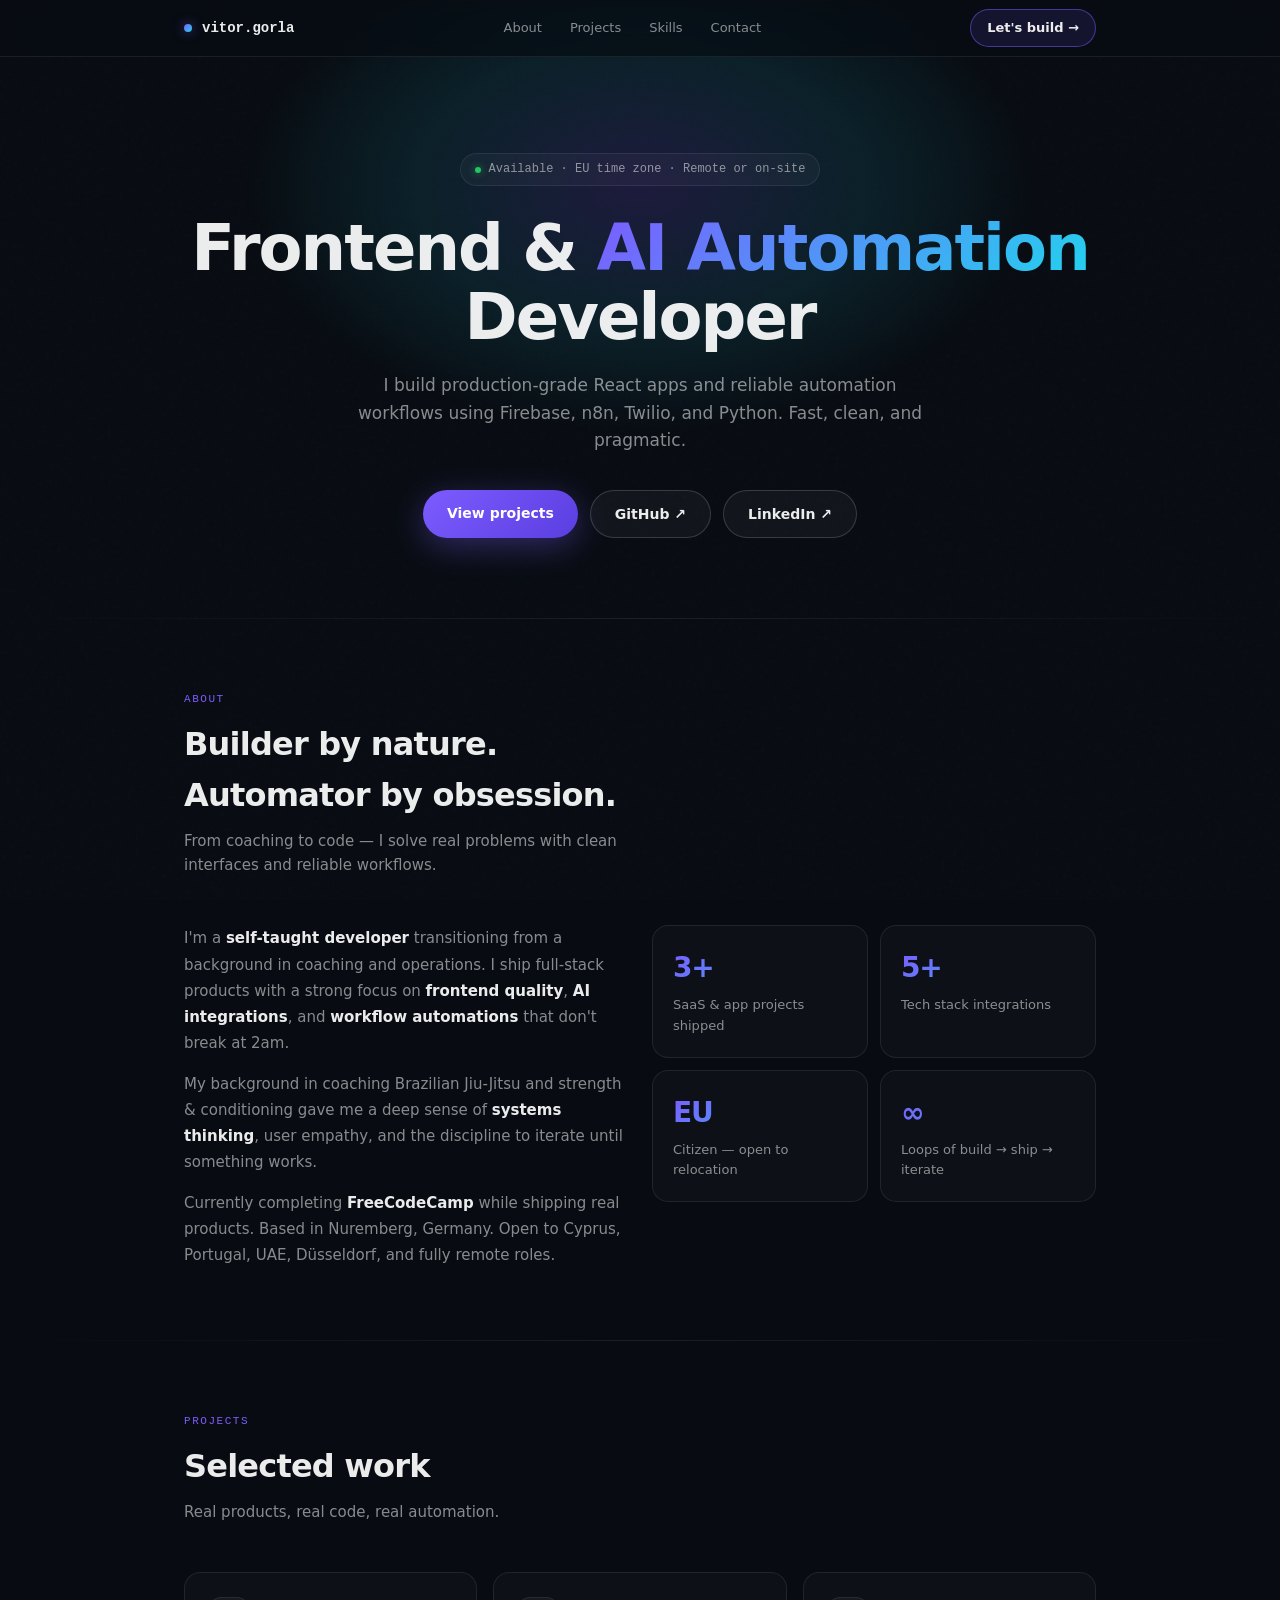
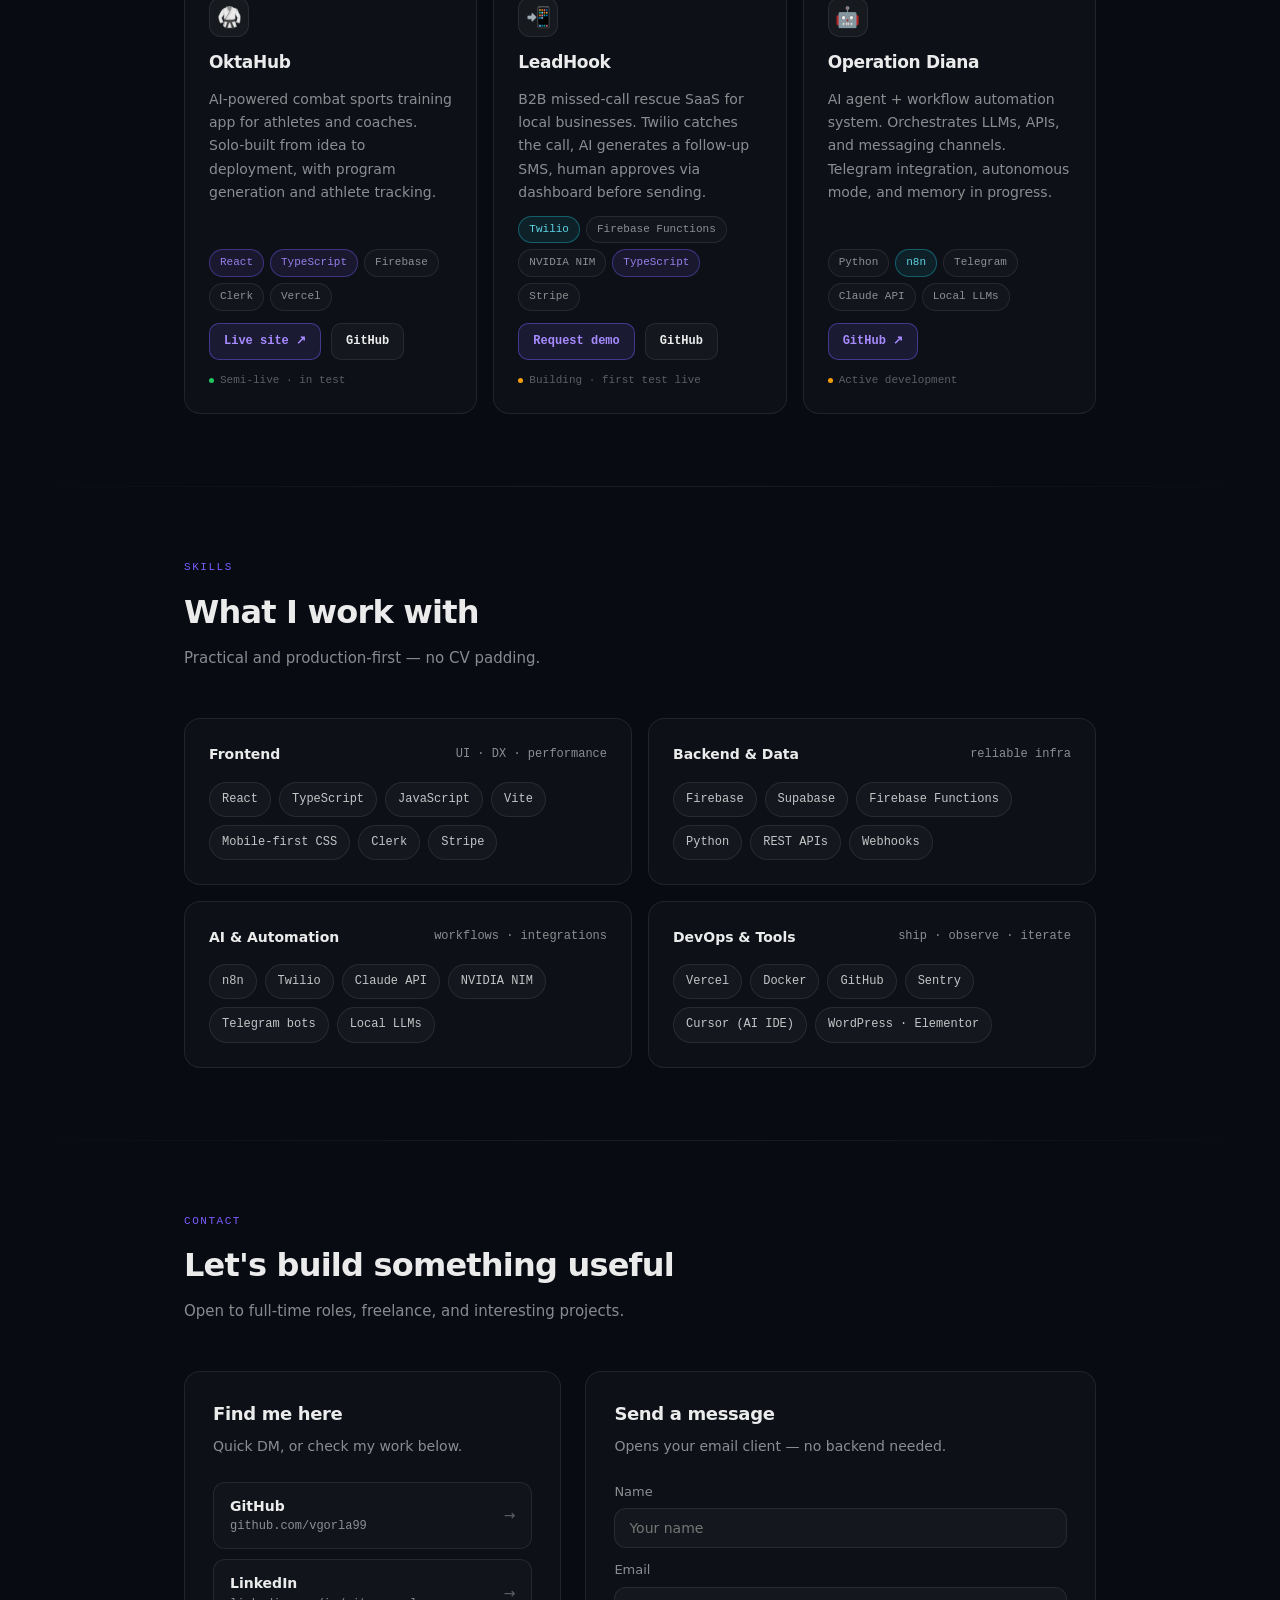
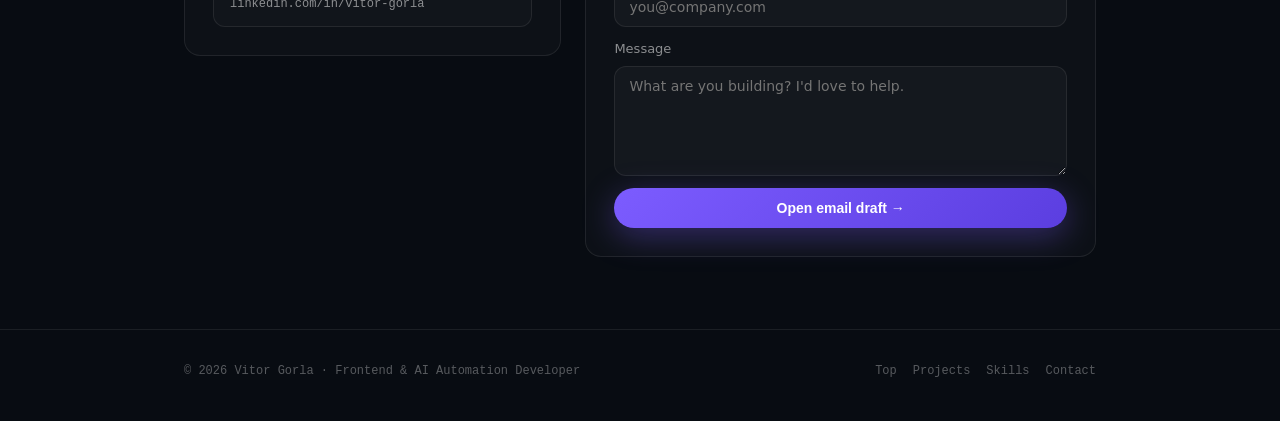
==== index.html @ b4eda406 "Add files via upload" ====
<!doctype html>
<html lang="en">
<head>
  <meta charset="UTF-8" />
  <meta name="viewport" content="width=device-width, initial-scale=1" />
  <meta name="description" content="Vitor Gorla — Frontend & AI Automation Developer. React, TypeScript, Firebase, n8n, Twilio, Python." />
  <title>Vitor Gorla · Frontend & AI Automation Developer</title>
  <style>
    :root {
      --bg: #080c12;
      --bg2: #0d1117;
      --border: rgba(255,255,255,0.08);
      --border-hover: rgba(255,255,255,0.16);
      --text: rgba(255,255,255,0.92);
      --muted: rgba(255,255,255,0.52);
      --muted2: rgba(255,255,255,0.32);
      --accent: #7c5cff;
      --cyan: #22d3ee;
      --radius: 16px;
      --max: 960px;
      --mono: ui-monospace, SFMono-Regular, Menlo, Monaco, Consolas, monospace;
      --sans: ui-sans-serif, system-ui, -apple-system, Segoe UI, Roboto, sans-serif;
      color-scheme: dark;
    }

    *, *::before, *::after { box-sizing: border-box; margin: 0; padding: 0; }
    html { scroll-behavior: smooth; }

    body {
      font-family: var(--sans);
      background: var(--bg);
      color: var(--text);
      line-height: 1.6;
      overflow-x: hidden;
    }

    /* noise overlay */
    body::before {
      content: "";
      position: fixed;
      inset: 0;
      background-image: url("data:image/svg+xml,%3Csvg viewBox='0 0 256 256' xmlns='http://www.w3.org/2000/svg'%3E%3Cfilter id='noise'%3E%3CfeTurbulence type='fractalNoise' baseFrequency='0.9' numOctaves='4' stitchTiles='stitch'/%3E%3C/filter%3E%3Crect width='100%25' height='100%25' filter='url(%23noise)' opacity='0.04'/%3E%3C/svg%3E");
      pointer-events: none;
      z-index: 0;
      opacity: 0.5;
    }

    a { color: inherit; text-decoration: none; }
    .container { width: 100%; max-width: var(--max); margin: 0 auto; padding: 0 24px; position: relative; z-index: 1; }

    /* ── NAV ── */
    nav {
      position: sticky;
      top: 0;
      z-index: 100;
      border-bottom: 1px solid var(--border);
      backdrop-filter: blur(16px) saturate(180%);
      -webkit-backdrop-filter: blur(16px) saturate(180%);
      background: rgba(8,12,18,0.75);
    }
    .nav-inner {
      display: flex;
      align-items: center;
      justify-content: space-between;
      height: 56px;
      gap: 16px;
    }
    .logo {
      font-family: var(--mono);
      font-size: 14px;
      font-weight: 600;
      display: flex;
      align-items: center;
      gap: 10px;
    }
    .logo-dot {
      width: 8px; height: 8px;
      border-radius: 50%;
      background: linear-gradient(135deg, var(--accent), var(--cyan));
      box-shadow: 0 0 12px rgba(124,92,255,0.6);
      animation: pulse 2.4s ease-in-out infinite;
    }
    @keyframes pulse {
      0%, 100% { box-shadow: 0 0 12px rgba(124,92,255,0.6); }
      50% { box-shadow: 0 0 20px rgba(124,92,255,0.9), 0 0 40px rgba(34,211,238,0.3); }
    }
    .nav-links {
      display: flex;
      align-items: center;
      gap: 4px;
    }
    .nav-links a {
      font-size: 13px;
      color: var(--muted);
      padding: 6px 12px;
      border-radius: 8px;
      transition: color 200ms, background 200ms;
    }
    .nav-links a:hover { color: var(--text); background: rgba(255,255,255,0.05); }
    .nav-btn {
      font-size: 13px;
      font-weight: 600;
      padding: 8px 16px;
      border-radius: 999px;
      border: 1px solid rgba(124,92,255,0.5);
      background: rgba(124,92,255,0.12);
      color: var(--text);
      cursor: pointer;
      transition: border-color 200ms, background 200ms, transform 150ms;
    }
    .nav-btn:hover {
      border-color: rgba(124,92,255,0.9);
      background: rgba(124,92,255,0.22);
      transform: translateY(-1px);
    }

    /* ── HERO ── */
    .hero {
      padding: 96px 0 80px;
      text-align: center;
      position: relative;
      z-index: 1;
    }
    .hero-glow {
      position: absolute;
      top: -120px; left: 50%;
      transform: translateX(-50%);
      width: 800px; height: 500px;
      background: radial-gradient(ellipse at center, rgba(124,92,255,0.18) 0%, rgba(34,211,238,0.1) 40%, transparent 70%);
      pointer-events: none;
      z-index: 0;
    }
    .hero-badge {
      display: inline-flex;
      align-items: center;
      gap: 8px;
      font-family: var(--mono);
      font-size: 12px;
      color: var(--muted);
      border: 1px solid var(--border);
      border-radius: 999px;
      padding: 6px 14px;
      background: rgba(255,255,255,0.03);
      margin-bottom: 28px;
      opacity: 0;
      animation: fadeUp 600ms 100ms ease forwards;
    }
    .badge-dot {
      width: 6px; height: 6px;
      border-radius: 50%;
      background: #22c55e;
      box-shadow: 0 0 8px rgba(34,197,94,0.7);
    }
    .hero h1 {
      font-size: clamp(32px, 6vw, 64px);
      font-weight: 700;
      letter-spacing: -0.03em;
      line-height: 1.08;
      margin-bottom: 20px;
      opacity: 0;
      animation: fadeUp 600ms 200ms ease forwards;
    }
    .grad {
      background: linear-gradient(135deg, var(--accent) 0%, var(--cyan) 100%);
      -webkit-background-clip: text;
      background-clip: text;
      color: transparent;
    }
    .hero p {
      font-size: 17px;
      color: var(--muted);
      max-width: 54ch;
      margin: 0 auto 36px;
      opacity: 0;
      animation: fadeUp 600ms 300ms ease forwards;
    }
    .hero-cta {
      display: flex;
      justify-content: center;
      flex-wrap: wrap;
      gap: 12px;
      opacity: 0;
      animation: fadeUp 600ms 400ms ease forwards;
    }
    .btn-primary {
      padding: 12px 24px;
      border-radius: 999px;
      font-weight: 600;
      font-size: 14px;
      background: linear-gradient(135deg, var(--accent), #5b3ee0);
      color: #fff;
      border: none;
      cursor: pointer;
      transition: opacity 200ms, transform 150ms, box-shadow 200ms;
      box-shadow: 0 8px 32px rgba(124,92,255,0.35);
    }
    .btn-primary:hover {
      opacity: 0.9;
      transform: translateY(-2px);
      box-shadow: 0 12px 40px rgba(124,92,255,0.5);
    }
    .btn-ghost {
      padding: 12px 24px;
      border-radius: 999px;
      font-weight: 600;
      font-size: 14px;
      border: 1px solid var(--border-hover);
      background: rgba(255,255,255,0.04);
      color: var(--text);
      cursor: pointer;
      transition: background 200ms, transform 150ms, border-color 200ms;
    }
    .btn-ghost:hover {
      background: rgba(255,255,255,0.08);
      border-color: rgba(255,255,255,0.24);
      transform: translateY(-2px);
    }

    /* ── SECTION SHARED ── */
    section { padding: 72px 0; }
    .section-label {
      font-family: var(--mono);
      font-size: 11px;
      letter-spacing: 0.14em;
      text-transform: uppercase;
      color: var(--accent);
      margin-bottom: 10px;
    }
    .section-title {
      font-size: clamp(22px, 4vw, 32px);
      font-weight: 700;
      letter-spacing: -0.025em;
      margin-bottom: 8px;
    }
    .section-sub {
      color: var(--muted);
      font-size: 15px;
      max-width: 52ch;
      margin-bottom: 48px;
    }

    /* ── DIVIDER ── */
    .divider {
      height: 1px;
      background: linear-gradient(90deg, transparent, var(--border), transparent);
      margin: 0;
    }

    /* ── ABOUT ── */
    .about-grid {
      display: grid;
      grid-template-columns: 1fr 1fr;
      gap: 24px;
      align-items: start;
    }
    .about-text { font-size: 15px; color: var(--muted); line-height: 1.75; }
    .about-text p + p { margin-top: 14px; }
    .about-text strong { color: var(--text); }
    .about-stats {
      display: grid;
      grid-template-columns: 1fr 1fr;
      gap: 12px;
    }
    .stat-card {
      border: 1px solid var(--border);
      border-radius: var(--radius);
      padding: 20px;
      background: rgba(255,255,255,0.025);
      transition: border-color 250ms, background 250ms, transform 250ms;
    }
    .stat-card:hover {
      border-color: var(--border-hover);
      background: rgba(255,255,255,0.045);
      transform: translateY(-2px);
    }
    .stat-num {
      font-size: 28px;
      font-weight: 700;
      letter-spacing: -0.04em;
      background: linear-gradient(135deg, var(--accent), var(--cyan));
      -webkit-background-clip: text;
      background-clip: text;
      color: transparent;
    }
    .stat-label { font-size: 13px; color: var(--muted); margin-top: 4px; }

    /* ── PROJECTS ── */
    .projects-grid {
      display: grid;
      grid-template-columns: repeat(3, 1fr);
      gap: 16px;
    }
    .project-card {
      border: 1px solid var(--border);
      border-radius: var(--radius);
      padding: 24px;
      background: rgba(255,255,255,0.025);
      display: flex;
      flex-direction: column;
      gap: 12px;
      transition: border-color 250ms, background 250ms, transform 250ms, box-shadow 250ms;
      position: relative;
      overflow: hidden;
    }
    .project-card::before {
      content: "";
      position: absolute;
      top: 0; left: 0; right: 0;
      height: 1px;
      background: linear-gradient(90deg, transparent, rgba(124,92,255,0.6), transparent);
      opacity: 0;
      transition: opacity 300ms;
    }
    .project-card:hover {
      border-color: rgba(124,92,255,0.35);
      background: rgba(255,255,255,0.04);
      transform: translateY(-4px);
      box-shadow: 0 20px 60px rgba(0,0,0,0.4), 0 0 40px rgba(124,92,255,0.08);
    }
    .project-card:hover::before { opacity: 1; }
    .project-icon {
      width: 40px; height: 40px;
      border-radius: 12px;
      display: flex; align-items: center; justify-content: center;
      font-size: 20px;
      border: 1px solid var(--border);
      background: rgba(255,255,255,0.04);
    }
    .project-name { font-size: 17px; font-weight: 700; letter-spacing: -0.02em; }
    .project-desc { font-size: 14px; color: var(--muted); line-height: 1.65; flex: 1; }
    .project-tags {
      display: flex; flex-wrap: wrap; gap: 6px;
    }
    .tag {
      font-family: var(--mono);
      font-size: 11px;
      padding: 4px 10px;
      border-radius: 999px;
      border: 1px solid var(--border);
      color: var(--muted);
      background: rgba(255,255,255,0.025);
    }
    .tag.purple { border-color: rgba(124,92,255,0.4); color: rgba(167,139,255,0.9); background: rgba(124,92,255,0.1); }
    .tag.blue { border-color: rgba(34,211,238,0.35); color: rgba(103,232,249,0.9); background: rgba(34,211,238,0.08); }
    .project-links { display: flex; gap: 10px; margin-top: auto; }
    .link-btn {
      font-size: 12px;
      font-weight: 600;
      font-family: var(--mono);
      padding: 8px 14px;
      border-radius: 10px;
      border: 1px solid var(--border);
      background: rgba(255,255,255,0.03);
      color: var(--text);
      cursor: pointer;
      transition: background 180ms, border-color 180ms, transform 150ms;
    }
    .link-btn:hover { background: rgba(255,255,255,0.07); border-color: var(--border-hover); transform: translateY(-1px); }
    .link-btn.primary-link {
      border-color: rgba(124,92,255,0.45);
      background: rgba(124,92,255,0.12);
      color: rgba(167,139,255,1);
    }
    .link-btn.primary-link:hover { background: rgba(124,92,255,0.22); border-color: rgba(124,92,255,0.7); }
    .status-badge {
      display: inline-flex; align-items: center; gap: 6px;
      font-family: var(--mono); font-size: 11px; color: var(--muted2);
    }
    .status-dot { width: 5px; height: 5px; border-radius: 50%; background: #22c55e; }

    /* ── SKILLS ── */
    .skills-layout {
      display: grid;
      grid-template-columns: repeat(2, 1fr);
      gap: 16px;
    }
    .skill-group {
      border: 1px solid var(--border);
      border-radius: var(--radius);
      padding: 24px;
      background: rgba(255,255,255,0.025);
      transition: border-color 250ms, background 250ms;
    }
    .skill-group:hover { border-color: var(--border-hover); background: rgba(255,255,255,0.04); }
    .skill-group-header {
      display: flex; align-items: center; justify-content: space-between;
      margin-bottom: 16px;
    }
    .skill-group-name { font-size: 14px; font-weight: 700; }
    .skill-group-count { font-family: var(--mono); font-size: 12px; color: var(--muted); }
    .chips { display: flex; flex-wrap: wrap; gap: 8px; }
    .chip {
      font-family: var(--mono);
      font-size: 12px;
      padding: 7px 12px;
      border-radius: 999px;
      border: 1px solid var(--border);
      background: rgba(255,255,255,0.03);
      color: rgba(255,255,255,0.75);
      transition: border-color 180ms, color 180ms, background 180ms, transform 150ms;
      cursor: default;
    }
    .chip:hover {
      border-color: rgba(124,92,255,0.5);
      color: var(--text);
      background: rgba(124,92,255,0.1);
      transform: translateY(-1px);
    }

    /* ── CONTACT ── */
    .contact-layout {
      display: grid;
      grid-template-columns: 0.85fr 1.15fr;
      gap: 24px;
      align-items: start;
    }
    .contact-card {
      border: 1px solid var(--border);
      border-radius: var(--radius);
      padding: 28px;
      background: rgba(255,255,255,0.025);
    }
    .contact-card h3 { font-size: 18px; font-weight: 700; letter-spacing: -0.02em; margin-bottom: 6px; }
    .contact-card > p { font-size: 14px; color: var(--muted); margin-bottom: 24px; }
    .contact-list { display: flex; flex-direction: column; gap: 10px; }
    .contact-link {
      display: flex; align-items: center; justify-content: space-between;
      padding: 12px 16px;
      border-radius: 12px;
      border: 1px solid var(--border);
      background: rgba(255,255,255,0.02);
      transition: background 200ms, border-color 200ms, transform 150ms;
    }
    .contact-link:hover { background: rgba(255,255,255,0.05); border-color: var(--border-hover); transform: translateX(3px); }
    .contact-link-name { font-weight: 600; font-size: 14px; }
    .contact-link-sub { font-family: var(--mono); font-size: 12px; color: var(--muted); }
    .contact-link-arrow { color: var(--muted2); font-size: 14px; transition: transform 200ms; }
    .contact-link:hover .contact-link-arrow { transform: translateX(3px); }
    form { display: grid; gap: 12px; }
    form label { font-size: 13px; color: var(--muted); display: grid; gap: 6px; }
    form input, form textarea {
      font-family: var(--sans);
      font-size: 14px;
      color: var(--text);
      border: 1px solid var(--border);
      background: rgba(255,255,255,0.03);
      border-radius: 12px;
      padding: 11px 14px;
      outline: none;
      transition: border-color 200ms, box-shadow 200ms;
      width: 100%;
    }
    form input:focus, form textarea:focus {
      border-color: rgba(124,92,255,0.6);
      box-shadow: 0 0 0 3px rgba(124,92,255,0.12);
    }
    form textarea { min-height: 110px; resize: vertical; }

    /* ── FOOTER ── */
    footer {
      padding: 32px 0 40px;
      border-top: 1px solid var(--border);
      position: relative; z-index: 1;
    }
    .footer-inner {
      display: flex; align-items: center; justify-content: space-between;
      flex-wrap: wrap; gap: 12px;
    }
    .footer-left { font-family: var(--mono); font-size: 12px; color: var(--muted2); }
    .footer-right { display: flex; gap: 16px; }
    .footer-right a { font-family: var(--mono); font-size: 12px; color: var(--muted2); transition: color 180ms; }
    .footer-right a:hover { color: var(--muted); text-decoration: none; }

    /* ── ANIMATIONS ── */
    @keyframes fadeUp {
      from { opacity: 0; transform: translateY(20px); }
      to { opacity: 1; transform: translateY(0); }
    }

    .reveal {
      opacity: 0;
      transform: translateY(24px);
      transition: opacity 600ms ease, transform 600ms ease;
    }
    .reveal.visible {
      opacity: 1;
      transform: translateY(0);
    }

    /* ── RESPONSIVE ── */
    @media (max-width: 760px) {
      .about-grid, .contact-layout { grid-template-columns: 1fr; }
      .projects-grid { grid-template-columns: 1fr; }
      .skills-layout { grid-template-columns: 1fr; }
      .nav-links { display: none; }
      .about-stats { grid-template-columns: 1fr 1fr; }
    }
    @media (prefers-reduced-motion: reduce) {
      *, *::before, *::after { animation: none !important; transition: none !important; }
    }
  </style>
</head>
<body>

<!-- NAV -->
<nav>
  <div class="container">
    <div class="nav-inner">
      <a class="logo" href="#top">
        <span class="logo-dot"></span>
        vitor.gorla
      </a>
      <div class="nav-links">
        <a href="#about">About</a>
        <a href="#projects">Projects</a>
        <a href="#skills">Skills</a>
        <a href="#contact">Contact</a>
      </div>
      <a class="nav-btn" href="#contact">Let's build →</a>
    </div>
  </div>
</nav>

<!-- HERO -->
<section id="top" class="hero">
  <div class="hero-glow"></div>
  <div class="container">
    <div class="hero-badge">
      <span class="badge-dot"></span>
      Available · EU time zone · Remote or on-site
    </div>
    <h1>Frontend &amp; <span class="grad">AI Automation</span><br>Developer</h1>
    <p>I build production-grade React apps and reliable automation workflows using Firebase, n8n, Twilio, and Python. Fast, clean, and pragmatic.</p>
    <div class="hero-cta">
      <a class="btn-primary" href="#projects">View projects</a>
      <a class="btn-ghost" href="https://github.com/vgorla99" target="_blank" rel="noreferrer">GitHub ↗</a>
      <a class="btn-ghost" href="https://linkedin.com/in/vitor-gorla" target="_blank" rel="noreferrer">LinkedIn ↗</a>
    </div>
  </div>
</section>

<div class="divider"></div>

<!-- ABOUT -->
<section id="about">
  <div class="container reveal">
    <p class="section-label">About</p>
    <h2 class="section-title">Builder by nature.<br>Automator by obsession.</h2>
    <p class="section-sub">From coaching to code — I solve real problems with clean interfaces and reliable workflows.</p>
    <div class="about-grid">
      <div class="about-text">
        <p>I'm a <strong>self-taught developer</strong> transitioning from a background in coaching and operations. I ship full-stack products with a strong focus on <strong>frontend quality</strong>, <strong>AI integrations</strong>, and <strong>workflow automations</strong> that don't break at 2am.</p>
        <p>My background in coaching Brazilian Jiu-Jitsu and strength & conditioning gave me a deep sense of <strong>systems thinking</strong>, user empathy, and the discipline to iterate until something works.</p>
        <p>Currently completing <strong>FreeCodeCamp</strong> while shipping real products. Based in Nuremberg, Germany. Open to Cyprus, Portugal, UAE, Düsseldorf, and fully remote roles.</p>
      </div>
      <div class="about-stats">
        <div class="stat-card">
          <div class="stat-num">3+</div>
          <div class="stat-label">SaaS & app projects shipped</div>
        </div>
        <div class="stat-card">
          <div class="stat-num">5+</div>
          <div class="stat-label">Tech stack integrations</div>
        </div>
        <div class="stat-card">
          <div class="stat-num">EU</div>
          <div class="stat-label">Citizen — open to relocation</div>
        </div>
        <div class="stat-card">
          <div class="stat-num">∞</div>
          <div class="stat-label">Loops of build → ship → iterate</div>
        </div>
      </div>
    </div>
  </div>
</section>

<div class="divider"></div>

<!-- PROJECTS -->
<section id="projects">
  <div class="container reveal">
    <p class="section-label">Projects</p>
    <h2 class="section-title">Selected work</h2>
    <p class="section-sub">Real products, real code, real automation.</p>
    <div class="projects-grid">
      <!-- OktaHub -->
      <article class="project-card">
        <div class="project-icon">🥋</div>
        <div class="project-name">OktaHub</div>
        <div class="project-desc">AI-powered combat sports training app for athletes and coaches. Solo-built from idea to deployment, with program generation and athlete tracking.</div>
        <div class="project-tags">
          <span class="tag purple">React</span>
          <span class="tag purple">TypeScript</span>
          <span class="tag">Firebase</span>
          <span class="tag">Clerk</span>
          <span class="tag">Vercel</span>
        </div>
        <div class="project-links">
          <a class="link-btn primary-link" href="https://bjjapp-b2f6.vercel.app" target="_blank" rel="noreferrer">Live site ↗</a>
          <a class="link-btn" href="https://github.com/vgorla99/bjjapp" target="_blank" rel="noreferrer">GitHub</a>
        </div>
        <span class="status-badge"><span class="status-dot"></span> Semi-live · in test</span>
      </article>
      <!-- LeadHook -->
      <article class="project-card">
        <div class="project-icon">📲</div>
        <div class="project-name">LeadHook</div>
        <div class="project-desc">B2B missed-call rescue SaaS for local businesses. Twilio catches the call, AI generates a follow-up SMS, human approves via dashboard before sending.</div>
        <div class="project-tags">
          <span class="tag blue">Twilio</span>
          <span class="tag">Firebase Functions</span>
          <span class="tag">NVIDIA NIM</span>
          <span class="tag purple">TypeScript</span>
          <span class="tag">Stripe</span>
        </div>
        <div class="project-links">
          <a class="link-btn primary-link" href="#contact">Request demo</a>
          <a class="link-btn" href="https://github.com/vgorla99/leadhook" target="_blank" rel="noreferrer">GitHub</a>
        </div>
        <span class="status-badge"><span class="status-dot" style="background:#f59e0b;"></span> Building · first test live</span>
      </article>
      <!-- Diana -->
      <article class="project-card">
        <div class="project-icon">🤖</div>
        <div class="project-name">Operation Diana</div>
        <div class="project-desc">AI agent + workflow automation system. Orchestrates LLMs, APIs, and messaging channels. Telegram integration, autonomous mode, and memory in progress.</div>
        <div class="project-tags">
          <span class="tag">Python</span>
          <span class="tag blue">n8n</span>
          <span class="tag">Telegram</span>
          <span class="tag">Claude API</span>
          <span class="tag">Local LLMs</span>
        </div>
        <div class="project-links">
          <a class="link-btn primary-link" href="https://github.com/vgorla99/OperationDiana" target="_blank" rel="noreferrer">GitHub ↗</a>
        </div>
        <span class="status-badge"><span class="status-dot" style="background:#f59e0b;"></span> Active development</span>
      </article>
    </div>
  </div>
</section>

<div class="divider"></div>

<!-- SKILLS -->
<section id="skills">
  <div class="container reveal">
    <p class="section-label">Skills</p>
    <h2 class="section-title">What I work with</h2>
    <p class="section-sub">Practical and production-first — no CV padding.</p>
    <div class="skills-layout">
      <div class="skill-group">
        <div class="skill-group-header">
          <span class="skill-group-name">Frontend</span>
          <span class="skill-group-count">UI · DX · performance</span>
        </div>
        <div class="chips">
          <span class="chip">React</span>
          <span class="chip">TypeScript</span>
          <span class="chip">JavaScript</span>
          <span class="chip">Vite</span>
          <span class="chip">Mobile-first CSS</span>
          <span class="chip">Clerk</span>
          <span class="chip">Stripe</span>
        </div>
      </div>
      <div class="skill-group">
        <div class="skill-group-header">
          <span class="skill-group-name">Backend & Data</span>
          <span class="skill-group-count">reliable infra</span>
        </div>
        <div class="chips">
          <span class="chip">Firebase</span>
          <span class="chip">Supabase</span>
          <span class="chip">Firebase Functions</span>
          <span class="chip">Python</span>
          <span class="chip">REST APIs</span>
          <span class="chip">Webhooks</span>
        </div>
      </div>
      <div class="skill-group">
        <div class="skill-group-header">
          <span class="skill-group-name">AI & Automation</span>
          <span class="skill-group-count">workflows · integrations</span>
        </div>
        <div class="chips">
          <span class="chip">n8n</span>
          <span class="chip">Twilio</span>
          <span class="chip">Claude API</span>
          <span class="chip">NVIDIA NIM</span>
          <span class="chip">Telegram bots</span>
          <span class="chip">Local LLMs</span>
        </div>
      </div>
      <div class="skill-group">
        <div class="skill-group-header">
          <span class="skill-group-name">DevOps & Tools</span>
          <span class="skill-group-count">ship · observe · iterate</span>
        </div>
        <div class="chips">
          <span class="chip">Vercel</span>
          <span class="chip">Docker</span>
          <span class="chip">GitHub</span>
          <span class="chip">Sentry</span>
          <span class="chip">Cursor (AI IDE)</span>
          <span class="chip">WordPress · Elementor</span>
        </div>
      </div>
    </div>
  </div>
</section>

<div class="divider"></div>

<!-- CONTACT -->
<section id="contact">
  <div class="container reveal">
    <p class="section-label">Contact</p>
    <h2 class="section-title">Let's build something useful</h2>
    <p class="section-sub">Open to full-time roles, freelance, and interesting projects.</p>
    <div class="contact-layout">
      <div class="contact-card">
        <h3>Find me here</h3>
        <p>Quick DM, or check my work below.</p>
        <div class="contact-list">
          <a class="contact-link" href="https://github.com/vgorla99" target="_blank" rel="noreferrer">
            <div>
              <div class="contact-link-name">GitHub</div>
              <div class="contact-link-sub">github.com/vgorla99</div>
            </div>
            <span class="contact-link-arrow">→</span>
          </a>
          <a class="contact-link" href="https://linkedin.com/in/vitor-gorla" target="_blank" rel="noreferrer">
            <div>
              <div class="contact-link-name">LinkedIn</div>
              <div class="contact-link-sub">linkedin.com/in/vitor-gorla</div>
            </div>
            <span class="contact-link-arrow">→</span>
          </a>
        </div>
      </div>
      <div class="contact-card">
        <h3>Send a message</h3>
        <p>Opens your email client — no backend needed.</p>
        <form id="contactForm">
          <label>Name <input id="cName" placeholder="Your name" /></label>
          <label>Email <input id="cEmail" type="email" placeholder="you@company.com" /></label>
          <label>Message <textarea id="cMsg" placeholder="What are you building? I'd love to help."></textarea></label>
          <button class="btn-primary" type="button" id="sendBtn" style="width:100%;border:none;cursor:pointer;">Open email draft →</button>
        </form>
      </div>
    </div>
  </div>
</section>

<!-- FOOTER -->
<footer>
  <div class="container">
    <div class="footer-inner">
      <span class="footer-left">© <span id="yr"></span> Vitor Gorla · Frontend & AI Automation Developer</span>
      <div class="footer-right">
        <a href="#top">Top</a>
        <a href="#projects">Projects</a>
        <a href="#skills">Skills</a>
        <a href="#contact">Contact</a>
      </div>
    </div>
  </div>
</footer>

<script>
  // year
  document.getElementById("yr").textContent = new Date().getFullYear();

  // scroll reveal
  const reveals = document.querySelectorAll(".reveal");
  const io = new IntersectionObserver((entries) => {
    entries.forEach((e) => {
      if (e.isIntersecting) { e.target.classList.add("visible"); io.unobserve(e.target); }
    });
  }, { threshold: 0.08 });
  reveals.forEach((el) => io.observe(el));

  // contact form → mailto
  document.getElementById("sendBtn").addEventListener("click", () => {
    const name = document.getElementById("cName").value.trim();
    const email = document.getElementById("cEmail").value.trim();
    const msg = document.getElementById("cMsg").value.trim();
    const subject = "Portfolio contact — " + (name || "New message");
    const body = (name ? "Name: " + name + "\n" : "") + (email ? "Email: " + email + "\n\n" : "\n") + (msg || "(Write your message here)");
    window.location.href = "mailto:vitor.gorla+portfolio@proton.me?subject=" + encodeURIComponent(subject) + "&body=" + encodeURIComponent(body);
  });
</script>
</body>
</html>
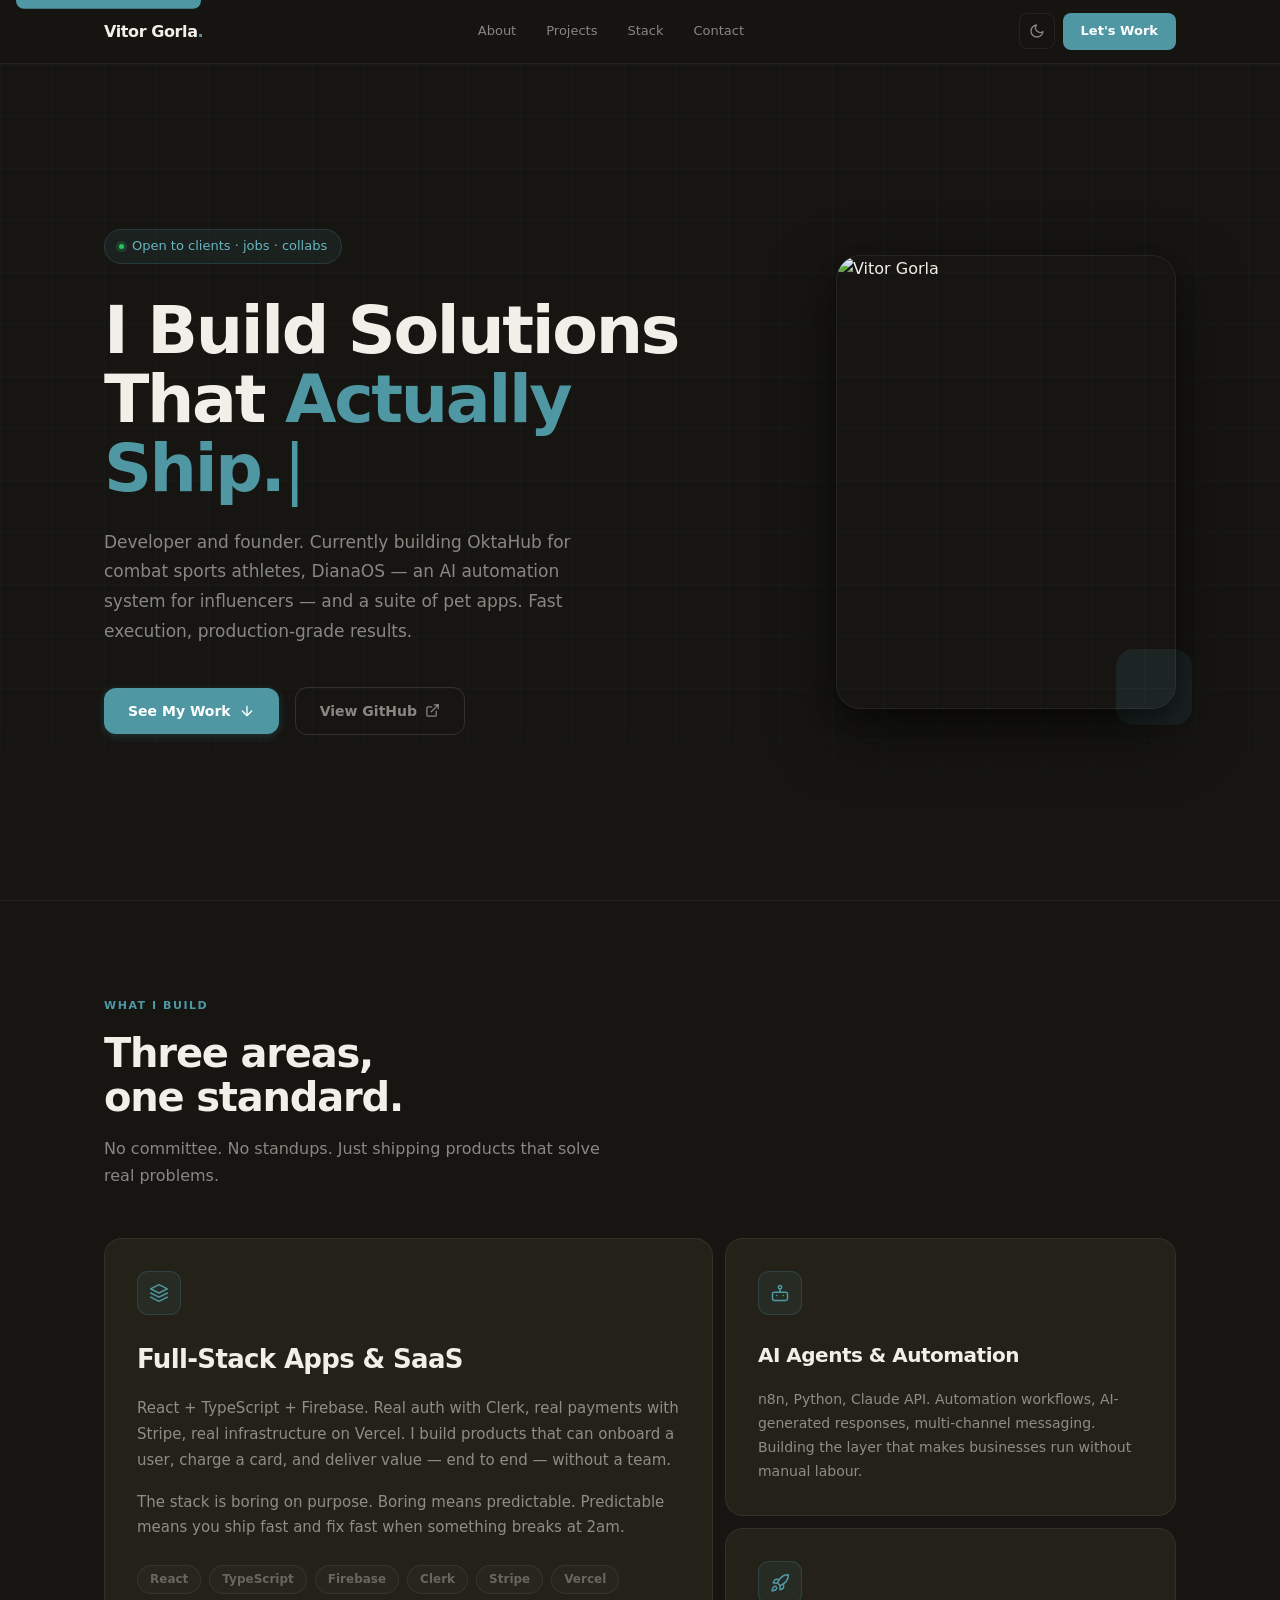
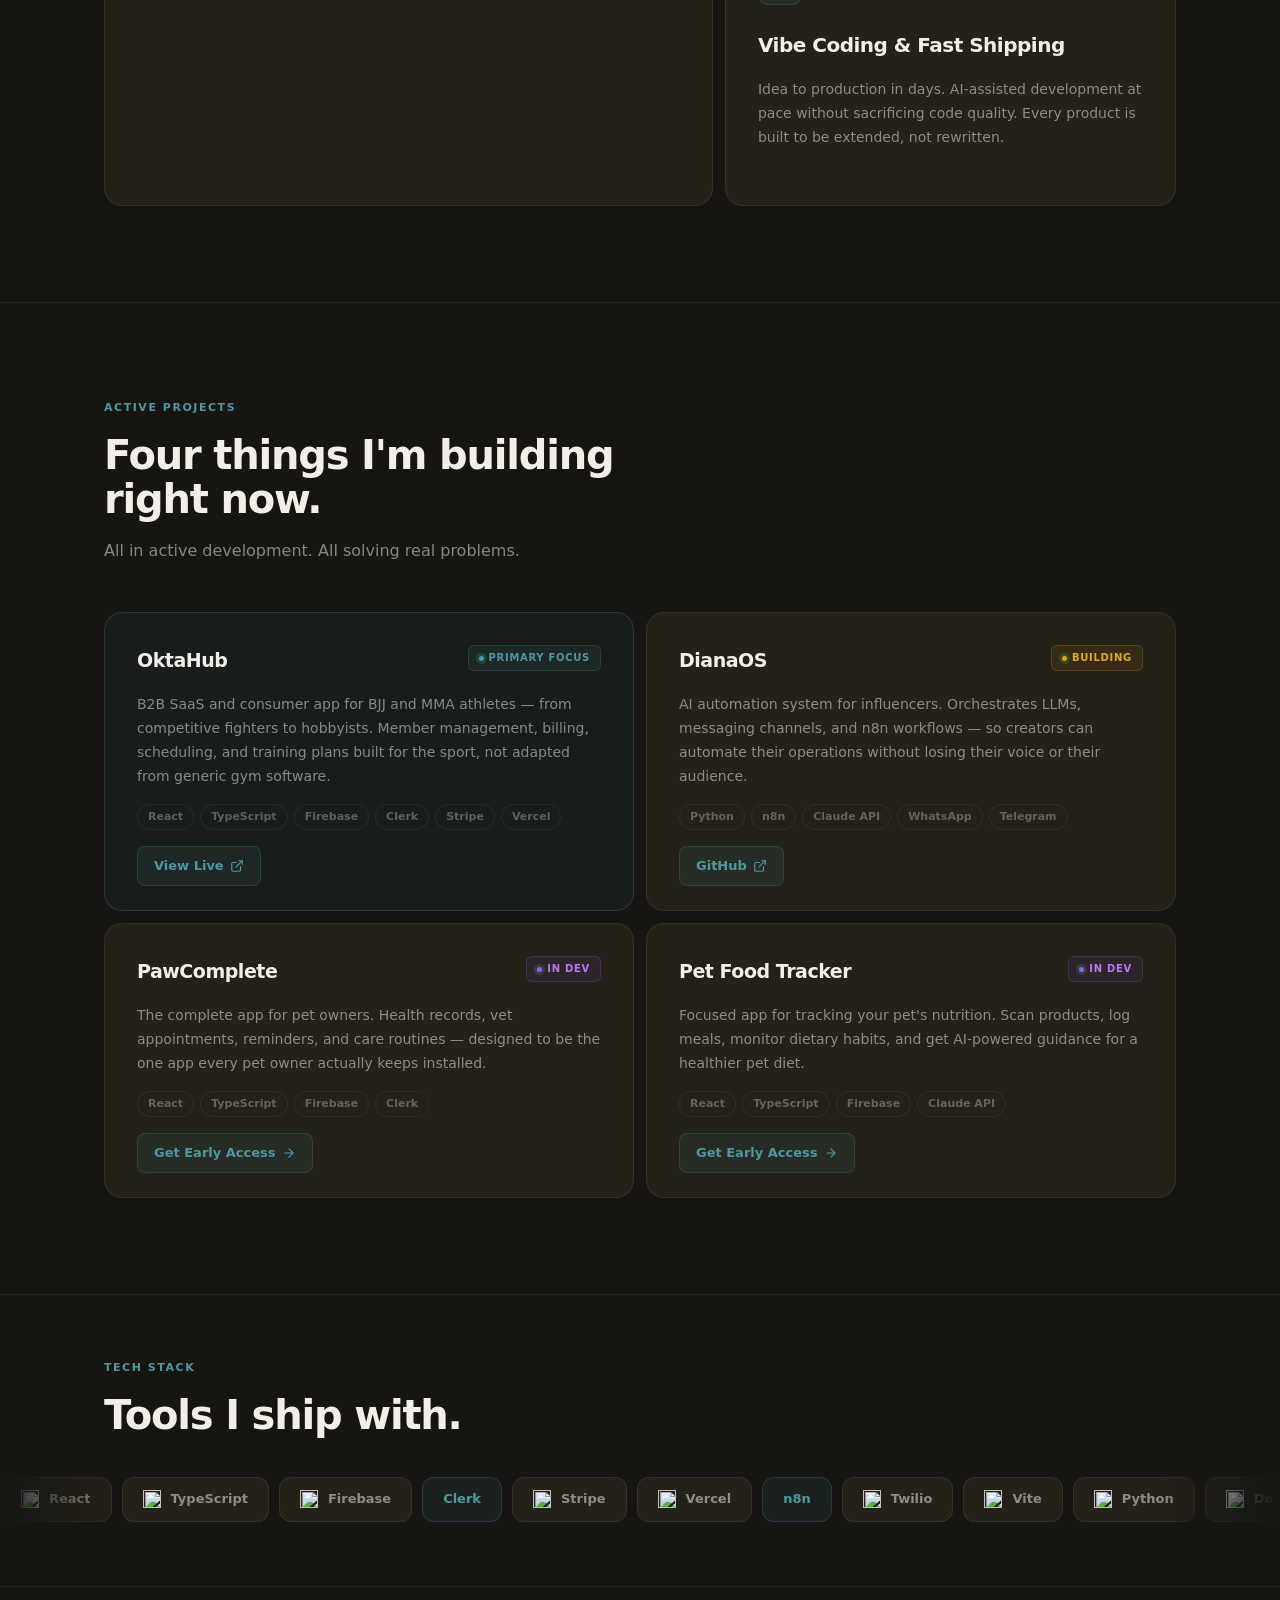
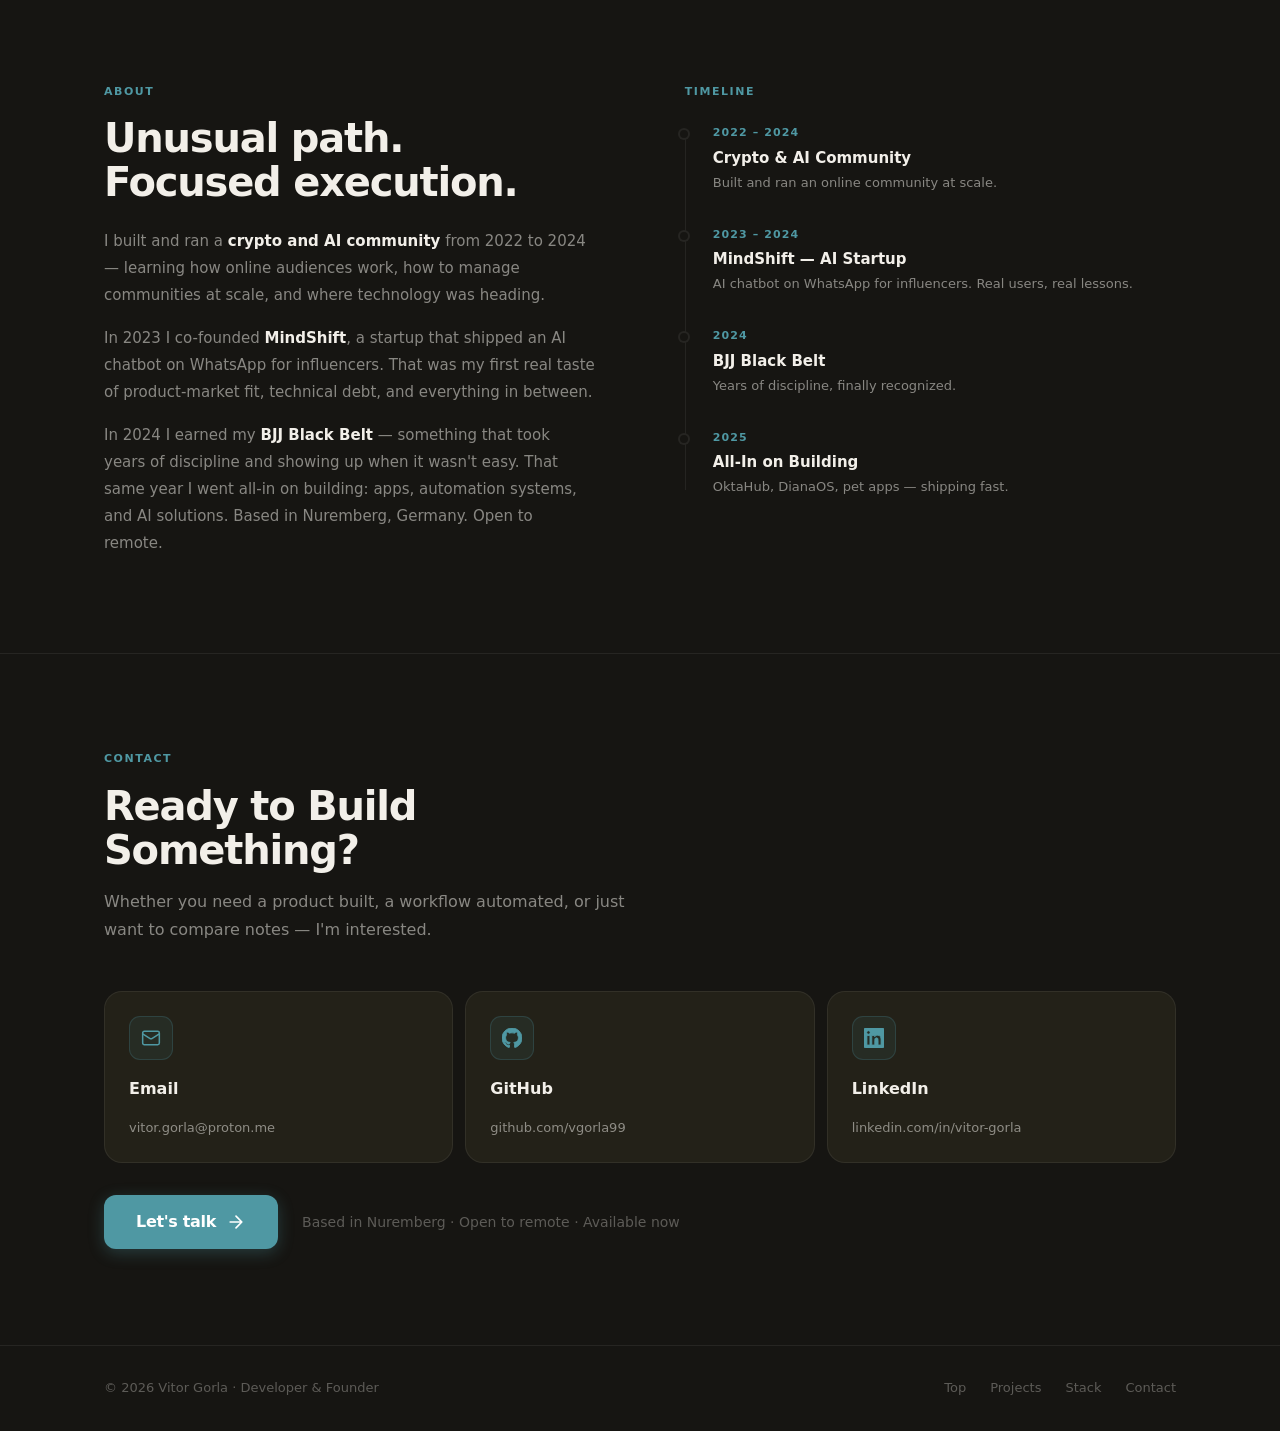
==== commit e7f26a1a: "Update 1.1" ====
--- a/index.html
+++ b/index.html
@@ -1,796 +1,1299 @@
-<!doctype html>
-<html lang="en">
+<!DOCTYPE html>
+<html lang="en" data-theme="dark">
 <head>
-  <meta charset="UTF-8" />
-  <meta name="viewport" content="width=device-width, initial-scale=1" />
-  <meta name="description" content="Vitor Gorla — Frontend & AI Automation Developer. React, TypeScript, Firebase, n8n, Twilio, Python." />
-  <title>Vitor Gorla · Frontend & AI Automation Developer</title>
+  <meta charset="UTF-8">
+  <meta name="viewport" content="width=device-width, initial-scale=1.0">
+  <meta name="description" content="Vitor Gorla — Developer & Founder. Building SaaS, AI automation, and apps that solve real problems.">
+  <meta name="color-scheme" content="dark light">
+  <title>Vitor Gorla · Developer &amp; Founder</title>
+  <link rel="preconnect" href="https://api.fontshare.com">
+  <link href="https://api.fontshare.com/v2/css?f[]=satoshi@400,500,700&f[]=cabinet-grotesk@700,800&display=swap" rel="stylesheet">
   <style>
+    /* ═══════════════════════════════════════════════
+       DESIGN TOKENS
+    ═══════════════════════════════════════════════ */
     :root {
-      --bg: #080c12;
-      --bg2: #0d1117;
-      --border: rgba(255,255,255,0.08);
-      --border-hover: rgba(255,255,255,0.16);
-      --text: rgba(255,255,255,0.92);
-      --muted: rgba(255,255,255,0.52);
-      --muted2: rgba(255,255,255,0.32);
-      --accent: #7c5cff;
-      --cyan: #22d3ee;
-      --radius: 16px;
-      --max: 960px;
-      --mono: ui-monospace, SFMono-Regular, Menlo, Monaco, Consolas, monospace;
-      --sans: ui-sans-serif, system-ui, -apple-system, Segoe UI, Roboto, sans-serif;
-      color-scheme: dark;
-    }
-
+      /* Colours */
+      --bg:           #161512;
+      --bg-raised:    #1d1b18;
+      --bg-card:      #232118;
+      --bg-card-hover:#2b2924;
+      --bg-overlay:   rgba(22,21,18,.95);
+      --border:       rgba(255,255,255,0.065);
+      --border-hover: rgba(255,255,255,0.12);
+      --text:         #f2efe9;
+      --muted:        rgba(242,239,233,0.52);
+      --subtle:       rgba(242,239,233,0.32);
+      --accent:       #4f98a3;
+      --accent-light: #68b5bf;
+      --accent-dim:   rgba(79,152,163,0.09);
+      --accent-border:rgba(79,152,163,0.22);
+
+      /* Shadows */
+      --shadow-sm:  0 1px 3px rgba(0,0,0,0.3), 0 1px 2px rgba(0,0,0,0.2);
+      --shadow-md:  0 4px 16px rgba(0,0,0,0.35), 0 2px 6px rgba(0,0,0,0.2);
+      --shadow-lg:  0 12px 40px rgba(0,0,0,0.45), 0 4px 12px rgba(0,0,0,0.2);
+      --shadow-xl:  0 24px 64px rgba(0,0,0,0.5),  0 8px 20px rgba(0,0,0,0.25);
+
+      /* Radii */
+      --r-sm:  8px;
+      --r-md:  12px;
+      --r-lg:  18px;
+      --r-xl:  24px;
+
+      /* Spacing scale (8px base) */
+      --s1: 8px;   --s2: 16px;  --s3: 24px;
+      --s4: 32px;  --s5: 40px;  --s6: 48px;
+      --s8: 64px;  --s10: 80px; --s12: 96px;
+
+      /* Layout */
+      --nav-h: 64px;
+      --max-w: 1120px;
+
+      /* Typography */
+      --ff-display: 'Cabinet Grotesk', system-ui, sans-serif;
+      --ff-body:    'Satoshi', system-ui, sans-serif;
+
+      /* Transitions */
+      --t-fast: 150ms ease;
+      --t-base: 220ms ease;
+      --t-slow: 400ms ease;
+    }
+
+    [data-theme="light"] {
+      --bg:           #f5f3ef;
+      --bg-raised:    #eceae5;
+      --bg-card:      #e5e2db;
+      --bg-card-hover:#dedad2;
+      --bg-overlay:   rgba(245,243,239,.96);
+      --border:       rgba(0,0,0,0.065);
+      --border-hover: rgba(0,0,0,0.12);
+      --text:         #17160e;
+      --muted:        rgba(23,22,14,0.54);
+      --subtle:       rgba(23,22,14,0.34);
+      --shadow-sm:  0 1px 3px rgba(0,0,0,0.08), 0 1px 2px rgba(0,0,0,0.05);
+      --shadow-md:  0 4px 16px rgba(0,0,0,0.10), 0 2px 6px rgba(0,0,0,0.06);
+      --shadow-lg:  0 12px 40px rgba(0,0,0,0.12), 0 4px 12px rgba(0,0,0,0.07);
+      --shadow-xl:  0 24px 64px rgba(0,0,0,0.14), 0 8px 20px rgba(0,0,0,0.08);
+    }
+
+    /* ═══════════════════════════════════════════════
+       RESET
+    ═══════════════════════════════════════════════ */
     *, *::before, *::after { box-sizing: border-box; margin: 0; padding: 0; }
-    html { scroll-behavior: smooth; }
-
+    html {
+      scroll-behavior: smooth;
+      -webkit-text-size-adjust: 100%;
+      tab-size: 4;
+    }
     body {
-      font-family: var(--sans);
+      font-family: var(--ff-body);
       background: var(--bg);
       color: var(--text);
       line-height: 1.6;
       overflow-x: hidden;
-    }
-
-    /* noise overlay */
-    body::before {
-      content: "";
-      position: fixed;
-      inset: 0;
-      background-image: url("data:image/svg+xml,%3Csvg viewBox='0 0 256 256' xmlns='http://www.w3.org/2000/svg'%3E%3Cfilter id='noise'%3E%3CfeTurbulence type='fractalNoise' baseFrequency='0.9' numOctaves='4' stitchTiles='stitch'/%3E%3C/filter%3E%3Crect width='100%25' height='100%25' filter='url(%23noise)' opacity='0.04'/%3E%3C/svg%3E");
+      transition: background var(--t-slow), color var(--t-slow);
+      -webkit-font-smoothing: antialiased;
+      -moz-osx-font-smoothing: grayscale;
+    }
+    a  { color: inherit; text-decoration: none; }
+    img, svg { display: block; max-width: 100%; }
+    button { font-family: var(--ff-body); cursor: pointer; border: none; }
+    ul, ol { list-style: none; }
+
+    /* ── Accessibility ── */
+    .skip-link {
+      position: fixed; top: var(--s2); left: var(--s2); z-index: 999;
+      padding: var(--s1) var(--s2); border-radius: var(--r-sm);
+      background: var(--accent); color: #fff;
+      font-size: 13px; font-weight: 700;
+      transform: translateY(-120%);
+      transition: transform var(--t-fast);
+    }
+    .skip-link:focus { transform: translateY(0); }
+
+    /* ── Focus ring ── */
+    :focus-visible {
+      outline: 2px solid var(--accent);
+      outline-offset: 3px;
+      border-radius: var(--r-sm);
+    }
+
+    /* ── Selection ── */
+    ::selection { background: rgba(79,152,163,.28); color: var(--text); }
+
+    /* ── Scrollbar (webkit) ── */
+    ::-webkit-scrollbar { width: 6px; }
+    ::-webkit-scrollbar-track { background: var(--bg); }
+    ::-webkit-scrollbar-thumb { background: var(--border-hover); border-radius: 99px; }
+    ::-webkit-scrollbar-thumb:hover { background: var(--muted); }
+
+    /* ── Layout ── */
+    .container { width: 100%; max-width: var(--max-w); margin-inline: auto; padding-inline: var(--s3); }
+
+    /* ═══════════════════════════════════════════════
+       NAVIGATION
+    ═══════════════════════════════════════════════ */
+    .nav {
+      position: sticky; top: 0; z-index: 200;
+      height: var(--nav-h);
+      display: flex; align-items: center;
+      background: var(--bg-overlay);
+      backdrop-filter: blur(24px) saturate(160%);
+      -webkit-backdrop-filter: blur(24px) saturate(160%);
+      border-bottom: 1px solid var(--border);
+      transition: background var(--t-slow), border-color var(--t-slow);
+    }
+    .nav-inner {
+      display: flex; align-items: center;
+      justify-content: space-between; gap: var(--s2);
+    }
+    .nav-logo {
+      font-family: var(--ff-display);
+      font-weight: 800; font-size: 16px;
+      letter-spacing: -.025em; color: var(--text);
+      white-space: nowrap;
+      transition: opacity var(--t-fast);
+    }
+    .nav-logo:hover { opacity: .75; }
+    .nav-logo-dot { color: var(--accent); }
+
+    /* Desktop nav links */
+    .nav-links {
+      display: flex; align-items: center; gap: 2px;
+    }
+    .nav-links a {
+      font-size: 13px; font-weight: 500; color: var(--muted);
+      padding: 6px 14px; border-radius: var(--r-sm);
+      transition: color var(--t-fast), background var(--t-fast);
+    }
+    .nav-links a:hover { color: var(--text); background: var(--border); }
+    .nav-links a.active { color: var(--text); background: var(--border); }
+
+    /* Nav right controls */
+    .nav-right { display: flex; align-items: center; gap: var(--s1); flex-shrink: 0; }
+
+    .theme-btn {
+      width: 36px; height: 36px;
+      border-radius: var(--r-sm);
+      border: 1px solid var(--border);
+      background: transparent;
+      color: var(--muted);
+      display: flex; align-items: center; justify-content: center;
+      transition: color var(--t-fast), border-color var(--t-fast), background var(--t-fast);
+    }
+    .theme-btn:hover { color: var(--text); border-color: var(--border-hover); background: var(--border); }
+    .theme-btn svg { width: 16px; height: 16px; pointer-events: none; stroke: currentColor; }
+
+    .nav-cta {
+      padding: 8px 18px;
+      border-radius: var(--r-sm);
+      background: var(--accent); color: #fff;
+      font-size: 13px; font-weight: 700;
+      transition: opacity var(--t-fast), transform var(--t-fast), box-shadow var(--t-fast);
+    }
+    .nav-cta:hover {
+      opacity: .88; transform: translateY(-1px);
+      box-shadow: 0 4px 16px rgba(79,152,163,.35);
+    }
+
+    /* Hamburger (mobile) */
+    .nav-hamburger {
+      display: none;
+      width: 36px; height: 36px;
+      border-radius: var(--r-sm);
+      border: 1px solid var(--border);
+      background: transparent;
+      flex-direction: column; align-items: center; justify-content: center; gap: 5px;
+    }
+    .nav-hamburger span {
+      display: block; width: 18px; height: 1.5px;
+      background: var(--muted);
+      border-radius: 99px;
+      transition: transform var(--t-base), opacity var(--t-base), background var(--t-base);
+    }
+    .nav-hamburger[aria-expanded="true"] span:nth-child(1) { transform: translateY(6.5px) rotate(45deg); background: var(--text); }
+    .nav-hamburger[aria-expanded="true"] span:nth-child(2) { opacity: 0; }
+    .nav-hamburger[aria-expanded="true"] span:nth-child(3) { transform: translateY(-6.5px) rotate(-45deg); background: var(--text); }
+
+    /* Mobile nav overlay */
+    .mobile-nav {
+      display: none;
+      position: fixed; inset: 0; z-index: 190;
+      background: var(--bg-overlay);
+      backdrop-filter: blur(24px);
+      -webkit-backdrop-filter: blur(24px);
+      flex-direction: column; align-items: flex-start; justify-content: center;
+      padding: var(--s6) var(--s3);
+      opacity: 0; pointer-events: none;
+      transition: opacity var(--t-base);
+    }
+    .mobile-nav.open { opacity: 1; pointer-events: all; }
+    .mobile-nav a {
+      font-family: var(--ff-display);
+      font-weight: 800; font-size: clamp(28px, 8vw, 40px);
+      letter-spacing: -.03em; color: var(--text);
+      padding: var(--s2) 0;
+      transition: color var(--t-fast);
+    }
+    .mobile-nav a:hover { color: var(--accent); }
+    .mobile-nav-cta {
+      margin-top: var(--s5);
+      display: inline-flex; align-items: center; gap: var(--s1);
+      padding: 14px 28px; border-radius: var(--r-md);
+      background: var(--accent); color: #fff;
+      font-size: 15px; font-weight: 700;
+    }
+
+    /* ═══════════════════════════════════════════════
+       HERO
+    ═══════════════════════════════════════════════ */
+    .hero {
+      min-height: calc(100svh - var(--nav-h));
+      display: flex; align-items: center;
+      position: relative; overflow: hidden;
+    }
+    .hero-bg-grid {
+      position: absolute; inset: 0; pointer-events: none; z-index: 0;
+      background-image:
+        linear-gradient(rgba(79,152,163,.04) 1px, transparent 1px),
+        linear-gradient(90deg, rgba(79,152,163,.04) 1px, transparent 1px);
+      background-size: 52px 52px;
+    }
+    [data-theme="light"] .hero-bg-grid {
+      background-image:
+        linear-gradient(rgba(79,152,163,.07) 1px, transparent 1px),
+        linear-gradient(90deg, rgba(79,152,163,.07) 1px, transparent 1px);
+    }
+    .hero-bg-fade {
+      position: absolute; bottom: 0; left: 0; right: 0; height: 200px;
+      background: linear-gradient(transparent, var(--bg));
+      pointer-events: none; z-index: 1;
+    }
+    .hero-inner {
+      display: grid;
+      grid-template-columns: 1fr min(340px, 36%);
+      gap: clamp(40px, 7vw, 96px);
+      align-items: center;
+      width: 100%;
+      position: relative; z-index: 2;
+      padding-block: clamp(60px, 10vh, 100px);
+    }
+
+    /* Badge */
+    .hero-badge {
+      display: inline-flex; align-items: center; gap: var(--s1);
+      padding: 6px 14px; margin-bottom: var(--s4);
+      background: var(--accent-dim);
+      border: 1px solid var(--accent-border);
+      border-radius: 999px;
+      font-size: 13px; font-weight: 500; color: var(--accent-light);
+    }
+    .badge-dot {
+      width: 7px; height: 7px; border-radius: 50%;
+      background: #22c55e; flex-shrink: 0;
+      box-shadow: 0 0 0 3px rgba(34,197,94,.2);
+      animation: pulse 2.2s ease-in-out infinite;
+    }
+    @keyframes pulse {
+      0%,100% { box-shadow: 0 0 0 3px rgba(34,197,94,.2); }
+      50%      { box-shadow: 0 0 0 7px rgba(34,197,94,.06); }
+    }
+
+    /* Headline */
+    .hero-h1 {
+      font-family: var(--ff-display);
+      font-weight: 800;
+      font-size: clamp(36px, 5.2vw, 68px);
+      line-height: 1.04; letter-spacing: -.035em;
+      color: var(--text); margin-bottom: var(--s3);
+    }
+    .hero-h1 .teal { color: var(--accent); }
+    .type-cursor {
+      color: var(--accent); font-weight: 300;
+      animation: blink 1s step-end infinite;
+    }
+    @keyframes blink { 0%,100% { opacity:1; } 50% { opacity:0; } }
+
+    /* Sub */
+    .hero-sub {
+      font-size: clamp(15px, 1.8vw, 17px);
+      color: var(--muted); line-height: 1.75;
+      max-width: 48ch; margin-bottom: var(--s5);
+    }
+
+    /* CTAs */
+    .hero-ctas { display: flex; align-items: center; gap: var(--s2); flex-wrap: wrap; }
+
+    .btn-primary {
+      display: inline-flex; align-items: center; gap: var(--s1);
+      padding: 12px 24px; border-radius: var(--r-md);
+      background: var(--accent); color: #fff;
+      font-size: 14px; font-weight: 700;
+      transition: opacity var(--t-fast), transform var(--t-fast), box-shadow var(--t-fast);
+      box-shadow: 0 2px 8px rgba(79,152,163,.25);
+    }
+    .btn-primary:hover {
+      opacity: .88; transform: translateY(-2px);
+      box-shadow: 0 6px 24px rgba(79,152,163,.4);
+    }
+    .btn-primary:active { transform: translateY(0); }
+
+    .btn-ghost {
+      display: inline-flex; align-items: center; gap: var(--s1);
+      padding: 12px 24px; border-radius: var(--r-md);
+      background: transparent; color: var(--muted);
+      font-size: 14px; font-weight: 600;
+      border: 1px solid var(--border-hover);
+      transition: color var(--t-fast), border-color var(--t-fast), background var(--t-fast), transform var(--t-fast);
+    }
+    .btn-ghost:hover { color: var(--text); background: var(--border); transform: translateY(-2px); }
+    .btn-ghost:active { transform: translateY(0); }
+
+    /* Photo */
+    .hero-photo-wrap { position: relative; }
+    .hero-photo {
+      width: 100%; aspect-ratio: 3/4; object-fit: cover;
+      border-radius: var(--r-xl);
+      border: 1px solid var(--border);
+      box-shadow: var(--shadow-xl);
+      display: block;
+    }
+    /* Subtle teal accent block behind photo */
+    .hero-photo-accent {
+      position: absolute; bottom: -16px; right: -16px;
+      width: 76px; height: 76px; border-radius: 18px;
+      background: var(--accent); opacity: .12; z-index: -1;
+    }
+
+    /* ═══════════════════════════════════════════════
+       SHARED SECTION STYLES
+    ═══════════════════════════════════════════════ */
+    .section { padding-block: var(--s12); }
+
+    .eyebrow {
+      font-size: 11px; font-weight: 700;
+      letter-spacing: .14em; text-transform: uppercase;
+      color: var(--accent); margin-bottom: var(--s2);
+    }
+    .sec-title {
+      font-family: var(--ff-display); font-weight: 800;
+      font-size: clamp(24px, 3.6vw, 40px);
+      letter-spacing: -.03em; line-height: 1.1;
+      color: var(--text); margin-bottom: var(--s2);
+    }
+    .sec-desc {
+      font-size: 16px; color: var(--muted);
+      max-width: 52ch; line-height: 1.72;
+      margin-bottom: var(--s6);
+    }
+
+    .divider { height: 1px; background: var(--border); }
+
+    /* Card base — shared ── */
+    .card {
+      background: var(--bg-card);
+      border: 1px solid var(--border);
+      border-radius: var(--r-lg);
+      transition:
+        transform    var(--t-base),
+        box-shadow   var(--t-base),
+        border-color var(--t-base),
+        background   var(--t-base);
+    }
+    .card:hover {
+      transform: translateY(-3px);
+      box-shadow: var(--shadow-lg);
+      border-color: var(--border-hover);
+      background: var(--bg-card-hover);
+    }
+    /* Subtle top-edge highlight on hover */
+    .card::before {
+      content: '';
+      position: absolute; inset: 0;
+      border-radius: inherit;
+      background: linear-gradient(180deg, rgba(255,255,255,.04) 0%, transparent 40%);
+      opacity: 0;
+      transition: opacity var(--t-base);
       pointer-events: none;
-      z-index: 0;
-      opacity: 0.5;
-    }
-
-    a { color: inherit; text-decoration: none; }
-    .container { width: 100%; max-width: var(--max); margin: 0 auto; padding: 0 24px; position: relative; z-index: 1; }
-
-    /* ── NAV ── */
-    nav {
-      position: sticky;
-      top: 0;
-      z-index: 100;
-      border-bottom: 1px solid var(--border);
-      backdrop-filter: blur(16px) saturate(180%);
-      -webkit-backdrop-filter: blur(16px) saturate(180%);
-      background: rgba(8,12,18,0.75);
-    }
-    .nav-inner {
-      display: flex;
-      align-items: center;
-      justify-content: space-between;
-      height: 56px;
-      gap: 16px;
-    }
-    .logo {
-      font-family: var(--mono);
-      font-size: 14px;
-      font-weight: 600;
-      display: flex;
-      align-items: center;
-      gap: 10px;
-    }
-    .logo-dot {
-      width: 8px; height: 8px;
-      border-radius: 50%;
-      background: linear-gradient(135deg, var(--accent), var(--cyan));
-      box-shadow: 0 0 12px rgba(124,92,255,0.6);
-      animation: pulse 2.4s ease-in-out infinite;
-    }
-    @keyframes pulse {
-      0%, 100% { box-shadow: 0 0 12px rgba(124,92,255,0.6); }
-      50% { box-shadow: 0 0 20px rgba(124,92,255,0.9), 0 0 40px rgba(34,211,238,0.3); }
-    }
-    .nav-links {
-      display: flex;
-      align-items: center;
-      gap: 4px;
-    }
-    .nav-links a {
-      font-size: 13px;
-      color: var(--muted);
-      padding: 6px 12px;
-      border-radius: 8px;
-      transition: color 200ms, background 200ms;
-    }
-    .nav-links a:hover { color: var(--text); background: rgba(255,255,255,0.05); }
-    .nav-btn {
-      font-size: 13px;
-      font-weight: 600;
-      padding: 8px 16px;
-      border-radius: 999px;
-      border: 1px solid rgba(124,92,255,0.5);
-      background: rgba(124,92,255,0.12);
-      color: var(--text);
-      cursor: pointer;
-      transition: border-color 200ms, background 200ms, transform 150ms;
-    }
-    .nav-btn:hover {
-      border-color: rgba(124,92,255,0.9);
-      background: rgba(124,92,255,0.22);
-      transform: translateY(-1px);
-    }
-
-    /* ── HERO ── */
-    .hero {
-      padding: 96px 0 80px;
-      text-align: center;
-      position: relative;
-      z-index: 1;
-    }
-    .hero-glow {
-      position: absolute;
-      top: -120px; left: 50%;
-      transform: translateX(-50%);
-      width: 800px; height: 500px;
-      background: radial-gradient(ellipse at center, rgba(124,92,255,0.18) 0%, rgba(34,211,238,0.1) 40%, transparent 70%);
-      pointer-events: none;
-      z-index: 0;
-    }
-    .hero-badge {
-      display: inline-flex;
-      align-items: center;
-      gap: 8px;
-      font-family: var(--mono);
-      font-size: 12px;
-      color: var(--muted);
+    }
+    .card { position: relative; overflow: hidden; }
+    .card:hover::before { opacity: 1; }
+
+    /* Card icon box */
+    .card-icon {
+      width: 44px; height: 44px; border-radius: 11px;
+      background: var(--accent-dim); border: 1px solid var(--accent-border);
+      display: flex; align-items: center; justify-content: center;
+      color: var(--accent); flex-shrink: 0;
+    }
+    .card-icon svg { width: 20px; height: 20px; stroke: currentColor; }
+
+    /* ═══════════════════════════════════════════════
+       BENTO — WHAT I BUILD
+    ═══════════════════════════════════════════════ */
+    .bento-grid {
+      display: grid;
+      grid-template-columns: 1.35fr 1fr;
+      grid-template-rows: 1fr 1fr;
+      gap: 12px;
+    }
+    .bcard {
+      composes: card;
+      padding: var(--s4);
+    }
+    /* Cannot use composes in plain CSS; just repeat */
+    .bcard {
+      background: var(--bg-card);
       border: 1px solid var(--border);
-      border-radius: 999px;
-      padding: 6px 14px;
-      background: rgba(255,255,255,0.03);
-      margin-bottom: 28px;
-      opacity: 0;
-      animation: fadeUp 600ms 100ms ease forwards;
-    }
-    .badge-dot {
-      width: 6px; height: 6px;
-      border-radius: 50%;
-      background: #22c55e;
-      box-shadow: 0 0 8px rgba(34,197,94,0.7);
-    }
-    .hero h1 {
-      font-size: clamp(32px, 6vw, 64px);
-      font-weight: 700;
-      letter-spacing: -0.03em;
-      line-height: 1.08;
-      margin-bottom: 20px;
-      opacity: 0;
-      animation: fadeUp 600ms 200ms ease forwards;
-    }
-    .grad {
-      background: linear-gradient(135deg, var(--accent) 0%, var(--cyan) 100%);
-      -webkit-background-clip: text;
-      background-clip: text;
-      color: transparent;
-    }
-    .hero p {
-      font-size: 17px;
-      color: var(--muted);
-      max-width: 54ch;
-      margin: 0 auto 36px;
-      opacity: 0;
-      animation: fadeUp 600ms 300ms ease forwards;
-    }
-    .hero-cta {
-      display: flex;
-      justify-content: center;
-      flex-wrap: wrap;
+      border-radius: var(--r-lg);
+      position: relative; overflow: hidden;
+      transition: transform var(--t-base), box-shadow var(--t-base), border-color var(--t-base), background var(--t-base);
+      padding: var(--s4);
+    }
+    .bcard::before {
+      content: '';
+      position: absolute; inset: 0; border-radius: inherit;
+      background: linear-gradient(180deg, rgba(255,255,255,.04) 0%, transparent 40%);
+      opacity: 0; transition: opacity var(--t-base); pointer-events: none;
+    }
+    .bcard:hover { transform: translateY(-3px); box-shadow: var(--shadow-lg); border-color: var(--border-hover); background: var(--bg-card-hover); }
+    .bcard:hover::before { opacity: 1; }
+
+    .bcard--large { grid-row: span 2; display: flex; flex-direction: column; }
+
+    .bcard .card-icon { margin-bottom: var(--s3); }
+
+    .bcard h3 {
+      font-family: var(--ff-display); font-weight: 800;
+      font-size: 20px; letter-spacing: -.025em;
+      color: var(--text); margin-bottom: var(--s2);
+    }
+    .bcard--large h3 { font-size: 26px; }
+    .bcard p { font-size: 14px; color: var(--muted); line-height: 1.72; }
+    .bcard--large p { font-size: 15px; }
+    .bcard p + p { margin-top: var(--s2); }
+
+    .bpills { display: flex; flex-wrap: wrap; gap: var(--s1); margin-top: var(--s3); }
+    .bpill {
+      font-size: 12px; font-weight: 600; padding: 4px 12px;
+      border-radius: 999px; border: 1px solid var(--border);
+      color: var(--subtle); background: rgba(255,255,255,.02);
+    }
+    [data-theme="light"] .bpill { background: rgba(0,0,0,.02); }
+
+    /* ═══════════════════════════════════════════════
+       PROJECTS
+    ═══════════════════════════════════════════════ */
+    .projects-grid {
+      display: grid;
+      grid-template-columns: repeat(2, 1fr);
       gap: 12px;
-      opacity: 0;
-      animation: fadeUp 600ms 400ms ease forwards;
-    }
-    .btn-primary {
-      padding: 12px 24px;
-      border-radius: 999px;
-      font-weight: 600;
-      font-size: 14px;
-      background: linear-gradient(135deg, var(--accent), #5b3ee0);
-      color: #fff;
-      border: none;
-      cursor: pointer;
-      transition: opacity 200ms, transform 150ms, box-shadow 200ms;
-      box-shadow: 0 8px 32px rgba(124,92,255,0.35);
-    }
-    .btn-primary:hover {
-      opacity: 0.9;
-      transform: translateY(-2px);
-      box-shadow: 0 12px 40px rgba(124,92,255,0.5);
-    }
-    .btn-ghost {
-      padding: 12px 24px;
-      border-radius: 999px;
-      font-weight: 600;
-      font-size: 14px;
-      border: 1px solid var(--border-hover);
-      background: rgba(255,255,255,0.04);
-      color: var(--text);
-      cursor: pointer;
-      transition: background 200ms, transform 150ms, border-color 200ms;
-    }
-    .btn-ghost:hover {
-      background: rgba(255,255,255,0.08);
-      border-color: rgba(255,255,255,0.24);
-      transform: translateY(-2px);
-    }
-
-    /* ── SECTION SHARED ── */
-    section { padding: 72px 0; }
-    .section-label {
-      font-family: var(--mono);
-      font-size: 11px;
-      letter-spacing: 0.14em;
-      text-transform: uppercase;
-      color: var(--accent);
-      margin-bottom: 10px;
-    }
-    .section-title {
-      font-size: clamp(22px, 4vw, 32px);
-      font-weight: 700;
-      letter-spacing: -0.025em;
-      margin-bottom: 8px;
-    }
-    .section-sub {
-      color: var(--muted);
-      font-size: 15px;
-      max-width: 52ch;
-      margin-bottom: 48px;
-    }
-
-    /* ── DIVIDER ── */
-    .divider {
-      height: 1px;
-      background: linear-gradient(90deg, transparent, var(--border), transparent);
-      margin: 0;
-    }
-
-    /* ── ABOUT ── */
-    .about-grid {
+    }
+    .pcard {
+      background: var(--bg-card);
+      border: 1px solid var(--border);
+      border-radius: var(--r-lg);
+      padding: var(--s4) var(--s4) var(--s3);
+      display: flex; flex-direction: column; gap: var(--s2);
+      position: relative; overflow: hidden;
+      transition: transform var(--t-base), box-shadow var(--t-base), border-color var(--t-base), background var(--t-base);
+    }
+    .pcard::before {
+      content: '';
+      position: absolute; inset: 0; border-radius: inherit;
+      background: linear-gradient(180deg, rgba(255,255,255,.04) 0%, transparent 40%);
+      opacity: 0; transition: opacity var(--t-base); pointer-events: none;
+    }
+    .pcard:hover { transform: translateY(-3px); box-shadow: var(--shadow-lg); border-color: var(--border-hover); background: var(--bg-card-hover); }
+    .pcard:hover::before { opacity: 1; }
+
+    /* Featured (primary project) */
+    .pcard--featured {
+      border-color: var(--accent-border);
+      background: rgba(79,152,163,.06);
+    }
+    .pcard--featured:hover {
+      border-color: rgba(79,152,163,.35);
+      background: rgba(79,152,163,.1);
+    }
+
+    .pcard-top {
+      display: flex; align-items: flex-start;
+      justify-content: space-between; gap: var(--s2);
+    }
+    .pcard-name {
+      font-family: var(--ff-display); font-weight: 800;
+      font-size: 19px; letter-spacing: -.025em; color: var(--text);
+    }
+
+    /* Status badges */
+    .badge {
+      display: inline-flex; align-items: center; gap: 5px;
+      padding: 4px 10px; border-radius: 6px;
+      font-size: 10px; font-weight: 700;
+      letter-spacing: .07em; text-transform: uppercase;
+      white-space: nowrap; flex-shrink: 0;
+    }
+    .badge-dot { width: 5px; height: 5px; border-radius: 50%; flex-shrink: 0; }
+    .badge--focus   { background: var(--accent-dim); color: var(--accent); border: 1px solid var(--accent-border); }
+    .badge--focus   .badge-dot { background: var(--accent); }
+    .badge--build   { background: rgba(245,158,11,.08); color: #e5ac0e; border: 1px solid rgba(245,158,11,.2); }
+    .badge--build   .badge-dot { background: #f59e0b; }
+    .badge--new     { background: rgba(168,85,247,.08); color: #b57af5; border: 1px solid rgba(168,85,247,.2); }
+    .badge--new     .badge-dot { background: #a855f7; }
+
+    .pcard-desc { font-size: 14px; color: var(--muted); line-height: 1.72; flex: 1; }
+    .pstack { display: flex; flex-wrap: wrap; gap: 6px; }
+    .spill {
+      font-size: 11px; font-weight: 600; padding: 3px 10px;
+      border-radius: 999px; border: 1px solid var(--border); color: var(--subtle);
+    }
+    .pcta {
+      display: inline-flex; align-items: center; gap: 6px;
+      font-size: 13px; font-weight: 700;
+      color: var(--accent); background: var(--accent-dim);
+      border: 1px solid var(--accent-border);
+      padding: 9px 16px; border-radius: var(--r-sm); align-self: flex-start;
+      transition: opacity var(--t-fast), transform var(--t-fast), box-shadow var(--t-fast);
+    }
+    .pcta:hover { opacity: .82; transform: translateY(-1px); box-shadow: 0 4px 14px rgba(79,152,163,.25); }
+    .pcta:active { transform: translateY(0); }
+    .pcta svg { width: 14px; height: 14px; stroke: currentColor; flex-shrink: 0; }
+
+    /* ═══════════════════════════════════════════════
+       TECH STACK MARQUEE
+    ═══════════════════════════════════════════════ */
+    .stack-section { padding-block: var(--s8); overflow: hidden; }
+    .stack-hdr { margin-bottom: var(--s5); }
+
+    .marquee-wrap { position: relative; overflow: hidden; }
+    .marquee-wrap::before,
+    .marquee-wrap::after {
+      content: ''; position: absolute;
+      top: 0; bottom: 0; width: 120px; z-index: 2; pointer-events: none;
+    }
+    .marquee-wrap::before { left:  0; background: linear-gradient( 90deg, var(--bg), transparent); }
+    .marquee-wrap::after  { right: 0; background: linear-gradient(-90deg, var(--bg), transparent); }
+
+    .marquee-track {
+      display: flex; width: max-content;
+      animation: marquee 32s linear infinite;
+    }
+    .marquee-track:hover { animation-play-state: paused; }
+    @keyframes marquee { from { transform: translateX(0); } to { transform: translateX(-50%); } }
+
+    .schip {
+      display: flex; align-items: center; gap: 10px;
+      padding: 11px 20px; margin-right: 10px;
+      background: var(--bg-card); border: 1px solid var(--border);
+      border-radius: var(--r-md); white-space: nowrap;
+      transition: border-color var(--t-fast), background var(--t-fast);
+    }
+    .schip:hover { border-color: var(--border-hover); background: var(--bg-card-hover); }
+    .schip img { width: 18px; height: 18px; object-fit: contain; flex-shrink: 0; }
+    .schip-label { font-size: 13px; font-weight: 600; color: var(--muted); }
+    .schip--accent {
+      background: var(--accent-dim) !important;
+      border-color: var(--accent-border) !important;
+    }
+    .schip--accent .schip-label { color: var(--accent) !important; font-weight: 700; }
+
+    /* ═══════════════════════════════════════════════
+       ABOUT
+    ═══════════════════════════════════════════════ */
+    .about-layout {
       display: grid;
       grid-template-columns: 1fr 1fr;
-      gap: 24px;
+      gap: clamp(40px, 7vw, 96px);
       align-items: start;
     }
-    .about-text { font-size: 15px; color: var(--muted); line-height: 1.75; }
-    .about-text p + p { margin-top: 14px; }
-    .about-text strong { color: var(--text); }
-    .about-stats {
-      display: grid;
-      grid-template-columns: 1fr 1fr;
-      gap: 12px;
-    }
-    .stat-card {
-      border: 1px solid var(--border);
-      border-radius: var(--radius);
-      padding: 20px;
-      background: rgba(255,255,255,0.025);
-      transition: border-color 250ms, background 250ms, transform 250ms;
-    }
-    .stat-card:hover {
-      border-color: var(--border-hover);
-      background: rgba(255,255,255,0.045);
-      transform: translateY(-2px);
-    }
-    .stat-num {
-      font-size: 28px;
-      font-weight: 700;
-      letter-spacing: -0.04em;
-      background: linear-gradient(135deg, var(--accent), var(--cyan));
-      -webkit-background-clip: text;
-      background-clip: text;
-      color: transparent;
-    }
-    .stat-label { font-size: 13px; color: var(--muted); margin-top: 4px; }
-
-    /* ── PROJECTS ── */
-    .projects-grid {
+    .about-headline {
+      font-family: var(--ff-display); font-weight: 800;
+      font-size: clamp(26px, 3.2vw, 40px);
+      letter-spacing: -.03em; line-height: 1.1;
+      color: var(--text); margin-bottom: var(--s3);
+    }
+    .about-body { font-size: 15px; color: var(--muted); line-height: 1.8; }
+    .about-body p + p { margin-top: var(--s2); }
+    .about-body strong { color: var(--text); font-weight: 700; }
+
+    /* Timeline */
+    .timeline { position: relative; padding-left: 28px; }
+    .timeline::before {
+      content: ''; position: absolute;
+      left: 0; top: 8px; bottom: 8px;
+      width: 1px; background: var(--border);
+    }
+    .t-item { position: relative; padding-bottom: var(--s4); }
+    .t-item:last-child { padding-bottom: 0; }
+    .t-dot {
+      position: absolute; left: -35px; top: 4px;
+      width: 12px; height: 12px; border-radius: 50%;
+      background: var(--bg); border: 2px solid var(--border);
+      transition: border-color var(--t-base), background var(--t-base), box-shadow var(--t-base);
+    }
+    .t-item:hover .t-dot {
+      border-color: var(--accent); background: var(--accent);
+      box-shadow: 0 0 0 4px rgba(79,152,163,.15);
+    }
+    .t-year {
+      font-size: 11px; font-weight: 700; letter-spacing: .1em;
+      color: var(--accent); display: block; margin-bottom: 4px;
+    }
+    .t-label { font-size: 15px; font-weight: 600; color: var(--text); display: block; }
+    .t-sub { font-size: 13px; color: var(--muted); margin-top: 3px; }
+
+    /* ═══════════════════════════════════════════════
+       CONTACT
+    ═══════════════════════════════════════════════ */
+    .contact-grid {
       display: grid;
       grid-template-columns: repeat(3, 1fr);
-      gap: 16px;
-    }
-    .project-card {
-      border: 1px solid var(--border);
-      border-radius: var(--radius);
-      padding: 24px;
-      background: rgba(255,255,255,0.025);
-      display: flex;
-      flex-direction: column;
-      gap: 12px;
-      transition: border-color 250ms, background 250ms, transform 250ms, box-shadow 250ms;
-      position: relative;
-      overflow: hidden;
-    }
-    .project-card::before {
-      content: "";
-      position: absolute;
-      top: 0; left: 0; right: 0;
-      height: 1px;
-      background: linear-gradient(90deg, transparent, rgba(124,92,255,0.6), transparent);
-      opacity: 0;
-      transition: opacity 300ms;
-    }
-    .project-card:hover {
-      border-color: rgba(124,92,255,0.35);
-      background: rgba(255,255,255,0.04);
-      transform: translateY(-4px);
-      box-shadow: 0 20px 60px rgba(0,0,0,0.4), 0 0 40px rgba(124,92,255,0.08);
-    }
-    .project-card:hover::before { opacity: 1; }
-    .project-icon {
-      width: 40px; height: 40px;
-      border-radius: 12px;
-      display: flex; align-items: center; justify-content: center;
-      font-size: 20px;
-      border: 1px solid var(--border);
-      background: rgba(255,255,255,0.04);
-    }
-    .project-name { font-size: 17px; font-weight: 700; letter-spacing: -0.02em; }
-    .project-desc { font-size: 14px; color: var(--muted); line-height: 1.65; flex: 1; }
-    .project-tags {
-      display: flex; flex-wrap: wrap; gap: 6px;
-    }
-    .tag {
-      font-family: var(--mono);
-      font-size: 11px;
-      padding: 4px 10px;
-      border-radius: 999px;
-      border: 1px solid var(--border);
-      color: var(--muted);
-      background: rgba(255,255,255,0.025);
-    }
-    .tag.purple { border-color: rgba(124,92,255,0.4); color: rgba(167,139,255,0.9); background: rgba(124,92,255,0.1); }
-    .tag.blue { border-color: rgba(34,211,238,0.35); color: rgba(103,232,249,0.9); background: rgba(34,211,238,0.08); }
-    .project-links { display: flex; gap: 10px; margin-top: auto; }
-    .link-btn {
-      font-size: 12px;
-      font-weight: 600;
-      font-family: var(--mono);
-      padding: 8px 14px;
-      border-radius: 10px;
-      border: 1px solid var(--border);
-      background: rgba(255,255,255,0.03);
-      color: var(--text);
-      cursor: pointer;
-      transition: background 180ms, border-color 180ms, transform 150ms;
-    }
-    .link-btn:hover { background: rgba(255,255,255,0.07); border-color: var(--border-hover); transform: translateY(-1px); }
-    .link-btn.primary-link {
-      border-color: rgba(124,92,255,0.45);
-      background: rgba(124,92,255,0.12);
-      color: rgba(167,139,255,1);
-    }
-    .link-btn.primary-link:hover { background: rgba(124,92,255,0.22); border-color: rgba(124,92,255,0.7); }
-    .status-badge {
-      display: inline-flex; align-items: center; gap: 6px;
-      font-family: var(--mono); font-size: 11px; color: var(--muted2);
-    }
-    .status-dot { width: 5px; height: 5px; border-radius: 50%; background: #22c55e; }
-
-    /* ── SKILLS ── */
-    .skills-layout {
-      display: grid;
-      grid-template-columns: repeat(2, 1fr);
-      gap: 16px;
-    }
-    .skill-group {
-      border: 1px solid var(--border);
-      border-radius: var(--radius);
-      padding: 24px;
-      background: rgba(255,255,255,0.025);
-      transition: border-color 250ms, background 250ms;
-    }
-    .skill-group:hover { border-color: var(--border-hover); background: rgba(255,255,255,0.04); }
-    .skill-group-header {
-      display: flex; align-items: center; justify-content: space-between;
-      margin-bottom: 16px;
-    }
-    .skill-group-name { font-size: 14px; font-weight: 700; }
-    .skill-group-count { font-family: var(--mono); font-size: 12px; color: var(--muted); }
-    .chips { display: flex; flex-wrap: wrap; gap: 8px; }
-    .chip {
-      font-family: var(--mono);
-      font-size: 12px;
-      padding: 7px 12px;
-      border-radius: 999px;
-      border: 1px solid var(--border);
-      background: rgba(255,255,255,0.03);
-      color: rgba(255,255,255,0.75);
-      transition: border-color 180ms, color 180ms, background 180ms, transform 150ms;
-      cursor: default;
-    }
-    .chip:hover {
-      border-color: rgba(124,92,255,0.5);
-      color: var(--text);
-      background: rgba(124,92,255,0.1);
-      transform: translateY(-1px);
-    }
-
-    /* ── CONTACT ── */
-    .contact-layout {
-      display: grid;
-      grid-template-columns: 0.85fr 1.15fr;
-      gap: 24px;
-      align-items: start;
-    }
-    .contact-card {
-      border: 1px solid var(--border);
-      border-radius: var(--radius);
-      padding: 28px;
-      background: rgba(255,255,255,0.025);
-    }
-    .contact-card h3 { font-size: 18px; font-weight: 700; letter-spacing: -0.02em; margin-bottom: 6px; }
-    .contact-card > p { font-size: 14px; color: var(--muted); margin-bottom: 24px; }
-    .contact-list { display: flex; flex-direction: column; gap: 10px; }
-    .contact-link {
-      display: flex; align-items: center; justify-content: space-between;
-      padding: 12px 16px;
-      border-radius: 12px;
-      border: 1px solid var(--border);
-      background: rgba(255,255,255,0.02);
-      transition: background 200ms, border-color 200ms, transform 150ms;
-    }
-    .contact-link:hover { background: rgba(255,255,255,0.05); border-color: var(--border-hover); transform: translateX(3px); }
-    .contact-link-name { font-weight: 600; font-size: 14px; }
-    .contact-link-sub { font-family: var(--mono); font-size: 12px; color: var(--muted); }
-    .contact-link-arrow { color: var(--muted2); font-size: 14px; transition: transform 200ms; }
-    .contact-link:hover .contact-link-arrow { transform: translateX(3px); }
-    form { display: grid; gap: 12px; }
-    form label { font-size: 13px; color: var(--muted); display: grid; gap: 6px; }
-    form input, form textarea {
-      font-family: var(--sans);
-      font-size: 14px;
-      color: var(--text);
-      border: 1px solid var(--border);
-      background: rgba(255,255,255,0.03);
-      border-radius: 12px;
-      padding: 11px 14px;
-      outline: none;
-      transition: border-color 200ms, box-shadow 200ms;
-      width: 100%;
-    }
-    form input:focus, form textarea:focus {
-      border-color: rgba(124,92,255,0.6);
-      box-shadow: 0 0 0 3px rgba(124,92,255,0.12);
-    }
-    form textarea { min-height: 110px; resize: vertical; }
-
-    /* ── FOOTER ── */
-    footer {
-      padding: 32px 0 40px;
-      border-top: 1px solid var(--border);
-      position: relative; z-index: 1;
-    }
-    .footer-inner {
-      display: flex; align-items: center; justify-content: space-between;
-      flex-wrap: wrap; gap: 12px;
-    }
-    .footer-left { font-family: var(--mono); font-size: 12px; color: var(--muted2); }
-    .footer-right { display: flex; gap: 16px; }
-    .footer-right a { font-family: var(--mono); font-size: 12px; color: var(--muted2); transition: color 180ms; }
-    .footer-right a:hover { color: var(--muted); text-decoration: none; }
-
-    /* ── ANIMATIONS ── */
-    @keyframes fadeUp {
-      from { opacity: 0; transform: translateY(20px); }
-      to { opacity: 1; transform: translateY(0); }
-    }
-
+      gap: 12px; margin-bottom: var(--s4);
+    }
+    .ccard {
+      background: var(--bg-card); border: 1px solid var(--border);
+      border-radius: var(--r-lg); padding: var(--s3);
+      display: flex; flex-direction: column; gap: var(--s2);
+      position: relative; overflow: hidden;
+      transition: transform var(--t-base), box-shadow var(--t-base), border-color var(--t-base), background var(--t-base);
+    }
+    .ccard::before {
+      content: ''; position: absolute; inset: 0; border-radius: inherit;
+      background: linear-gradient(180deg, rgba(255,255,255,.04) 0%, transparent 40%);
+      opacity: 0; transition: opacity var(--t-base); pointer-events: none;
+    }
+    .ccard:hover { transform: translateY(-3px); box-shadow: var(--shadow-lg); border-color: var(--border-hover); background: var(--bg-card-hover); }
+    .ccard:hover::before { opacity: 1; }
+
+    .ccard-title { font-family: var(--ff-display); font-weight: 800; font-size: 16px; color: var(--text); }
+    .ccard-sub   { font-size: 13px; color: var(--muted); }
+
+    .contact-foot { display: flex; align-items: center; gap: var(--s3); flex-wrap: wrap; }
+    .btn-talk {
+      display: inline-flex; align-items: center; gap: 10px;
+      padding: 14px 32px; border-radius: var(--r-md);
+      background: var(--accent); color: #fff;
+      font-family: var(--ff-display); font-weight: 800;
+      font-size: 16px; letter-spacing: -.02em;
+      box-shadow: 0 4px 16px rgba(79,152,163,.3);
+      transition: opacity var(--t-fast), transform var(--t-fast), box-shadow var(--t-fast);
+    }
+    .btn-talk:hover { opacity: .88; transform: translateY(-2px); box-shadow: 0 8px 28px rgba(79,152,163,.45); }
+    .btn-talk:active { transform: translateY(0); }
+    .btn-talk svg { width: 20px; height: 20px; stroke: currentColor; }
+    .contact-note { font-size: 14px; color: var(--subtle); }
+
+    /* ═══════════════════════════════════════════════
+       FOOTER
+    ═══════════════════════════════════════════════ */
+    footer { border-top: 1px solid var(--border); padding-block: var(--s4); }
+    .foot-inner {
+      display: flex; align-items: center;
+      justify-content: space-between; flex-wrap: wrap; gap: var(--s2);
+    }
+    .foot-l { font-size: 13px; color: var(--subtle); }
+    .foot-r { display: flex; gap: var(--s3); }
+    .foot-r a { font-size: 13px; color: var(--subtle); transition: color var(--t-fast); }
+    .foot-r a:hover { color: var(--muted); }
+
+    /* ═══════════════════════════════════════════════
+       SCROLL REVEAL
+    ═══════════════════════════════════════════════ */
     .reveal {
-      opacity: 0;
-      transform: translateY(24px);
-      transition: opacity 600ms ease, transform 600ms ease;
-    }
-    .reveal.visible {
-      opacity: 1;
-      transform: translateY(0);
-    }
-
-    /* ── RESPONSIVE ── */
-    @media (max-width: 760px) {
-      .about-grid, .contact-layout { grid-template-columns: 1fr; }
+      opacity: 0; transform: translateY(24px);
+      transition: opacity .5s ease, transform .5s ease;
+    }
+    .reveal.in { opacity: 1; transform: translateY(0); }
+    .d1 { transition-delay: .08s; }
+    .d2 { transition-delay: .16s; }
+    .d3 { transition-delay: .24s; }
+
+    /* ═══════════════════════════════════════════════
+       INLINE SVG ICONS (brand / custom)
+    ═══════════════════════════════════════════════ */
+    .icon-svg {
+      width: 18px; height: 18px;
+      fill: currentColor; flex-shrink: 0; display: block;
+    }
+    .icon-arrow {
+      width: 14px; height: 14px;
+      stroke: currentColor; stroke-width: 2;
+      stroke-linecap: round; stroke-linejoin: round;
+      fill: none; flex-shrink: 0;
+    }
+
+    /* ═══════════════════════════════════════════════
+       RESPONSIVE — MOBILE FIRST
+    ═══════════════════════════════════════════════ */
+
+    /* ≥ 1024px — full desktop */
+    @media (min-width: 1024px) {
+      .nav-hamburger { display: none; }
+    }
+
+    /* < 1024px — tablet & mobile */
+    @media (max-width: 1023px) {
+      .nav-links  { display: none; }
+      .nav-hamburger { display: flex; }
+      .mobile-nav { display: flex; }
+    }
+
+    /* < 900px — stack hero */
+    @media (max-width: 899px) {
+      .hero-inner {
+        grid-template-columns: 1fr;
+        gap: var(--s6);
+        padding-block: 60px 80px;
+      }
+      .hero-photo-wrap {
+        max-width: 240px;
+        order: -1; /* photo above copy on mobile */
+      }
+      .bento-grid  { grid-template-columns: 1fr; }
+      .bcard--large { grid-row: span 1; }
+      .about-layout { grid-template-columns: 1fr; gap: var(--s6); }
+      .contact-grid { grid-template-columns: 1fr; }
+    }
+
+    /* < 640px — mobile */
+    @media (max-width: 639px) {
       .projects-grid { grid-template-columns: 1fr; }
-      .skills-layout { grid-template-columns: 1fr; }
-      .nav-links { display: none; }
-      .about-stats { grid-template-columns: 1fr 1fr; }
-    }
+      .section { padding-block: var(--s10); }
+      .hero-h1 { font-size: clamp(32px, 9vw, 46px); }
+      .hero-photo-wrap { max-width: 160px; }
+      .hero-photo { aspect-ratio: 1; border-radius: 50%; }
+      .hero-photo-accent { display: none; }
+    }
+
+    /* Reduced motion */
     @media (prefers-reduced-motion: reduce) {
-      *, *::before, *::after { animation: none !important; transition: none !important; }
+      *, *::before, *::after {
+        animation-duration: .01ms !important;
+        transition-duration: .01ms !important;
+      }
     }
   </style>
 </head>
 <body>
-
-<!-- NAV -->
-<nav>
+<a href="#main" class="skip-link">Skip to main content</a>
+
+<!-- ═══════════════ NAV ═══════════════ -->
+<header>
+  <nav class="nav" aria-label="Main navigation">
+    <div class="container">
+      <div class="nav-inner">
+
+        <a href="#top" class="nav-logo" aria-label="Vitor Gorla — home">
+          Vitor Gorla<span class="nav-logo-dot" aria-hidden="true">.</span>
+        </a>
+
+        <div class="nav-links" role="list">
+          <a href="#about"    role="listitem">About</a>
+          <a href="#projects" role="listitem">Projects</a>
+          <a href="#stack"    role="listitem">Stack</a>
+          <a href="#contact"  role="listitem">Contact</a>
+        </div>
+
+        <div class="nav-right">
+          <button class="theme-btn" id="themeBtn" aria-label="Toggle colour theme">
+            <!-- Moon -->
+            <svg id="iMoon" viewBox="0 0 24 24" fill="none" stroke-width="2" stroke-linecap="round" stroke-linejoin="round" aria-hidden="true"><path d="M21 12.79A9 9 0 1 1 11.21 3 7 7 0 0 0 21 12.79z"/></svg>
+            <!-- Sun (hidden by default) -->
+            <svg id="iSun" viewBox="0 0 24 24" fill="none" stroke-width="2" stroke-linecap="round" stroke-linejoin="round" aria-hidden="true" style="display:none"><circle cx="12" cy="12" r="4"/><path d="M12 2v2M12 20v2M4.93 4.93l1.41 1.41M17.66 17.66l1.41 1.41M2 12h2M20 12h2M6.34 17.66l-1.41 1.41M19.07 4.93l-1.41 1.41"/></svg>
+          </button>
+          <a href="#contact" class="nav-cta">Let's Work</a>
+          <button class="nav-hamburger" id="navHamburger" aria-label="Open navigation" aria-expanded="false" aria-controls="mobileNav">
+            <span></span><span></span><span></span>
+          </button>
+        </div>
+
+      </div>
+    </div>
+  </nav>
+</header>
+
+<!-- Mobile nav -->
+<div class="mobile-nav" id="mobileNav" aria-hidden="true" role="dialog" aria-label="Mobile navigation">
   <div class="container">
-    <div class="nav-inner">
-      <a class="logo" href="#top">
-        <span class="logo-dot"></span>
-        vitor.gorla
-      </a>
-      <div class="nav-links">
-        <a href="#about">About</a>
-        <a href="#projects">Projects</a>
-        <a href="#skills">Skills</a>
-        <a href="#contact">Contact</a>
+    <nav>
+      <a href="#about"    class="mobile-link">About</a><br>
+      <a href="#projects" class="mobile-link">Projects</a><br>
+      <a href="#stack"    class="mobile-link">Stack</a><br>
+      <a href="#contact"  class="mobile-link">Contact</a>
+    </nav>
+    <a href="#contact" class="mobile-nav-cta">Let's Work →</a>
+  </div>
+</div>
+
+<!-- ═══════════════ HERO ═══════════════ -->
+<main id="main">
+<section id="top" class="hero" aria-label="Introduction">
+  <div class="hero-bg-grid" aria-hidden="true"></div>
+  <div class="hero-bg-fade"  aria-hidden="true"></div>
+  <div class="container">
+    <div class="hero-inner">
+
+      <!-- Left: copy -->
+      <div>
+        <div class="hero-badge">
+          <span class="badge-dot" aria-hidden="true"></span>
+          Open to clients&nbsp;·&nbsp;jobs&nbsp;·&nbsp;collabs
+        </div>
+
+        <h1 class="hero-h1" aria-label="I Build Solutions That Actually Ship.">
+          <span id="t1"></span><span id="t2" class="teal"></span><span class="type-cursor" id="tcursor" aria-hidden="true">|</span>
+        </h1>
+
+        <p class="hero-sub">
+          Developer and founder. Currently building OktaHub for combat sports athletes, DianaOS — an AI automation system for influencers — and a suite of pet apps. Fast execution, production-grade results.
+        </p>
+
+        <div class="hero-ctas">
+          <a href="#projects" class="btn-primary">
+            See My Work
+            <!-- Arrow down inline -->
+            <svg viewBox="0 0 24 24" fill="none" stroke="currentColor" stroke-width="2" stroke-linecap="round" stroke-linejoin="round" style="width:16px;height:16px" aria-hidden="true"><path d="M12 5v14M5 12l7 7 7-7"/></svg>
+          </a>
+          <a href="https://github.com/vgorla99" target="_blank" rel="noopener noreferrer" class="btn-ghost">
+            View GitHub
+            <svg viewBox="0 0 24 24" fill="none" stroke="currentColor" stroke-width="2" stroke-linecap="round" stroke-linejoin="round" style="width:15px;height:15px" aria-hidden="true"><path d="M18 13v6a2 2 0 0 1-2 2H5a2 2 0 0 1-2-2V8a2 2 0 0 1 2-2h6"/><polyline points="15 3 21 3 21 9"/><line x1="10" y1="14" x2="21" y2="3"/></svg>
+          </a>
+        </div>
       </div>
-      <a class="nav-btn" href="#contact">Let's build →</a>
-    </div>
-  </div>
-</nav>
-
-<!-- HERO -->
-<section id="top" class="hero">
-  <div class="hero-glow"></div>
-  <div class="container">
-    <div class="hero-badge">
-      <span class="badge-dot"></span>
-      Available · EU time zone · Remote or on-site
-    </div>
-    <h1>Frontend &amp; <span class="grad">AI Automation</span><br>Developer</h1>
-    <p>I build production-grade React apps and reliable automation workflows using Firebase, n8n, Twilio, and Python. Fast, clean, and pragmatic.</p>
-    <div class="hero-cta">
-      <a class="btn-primary" href="#projects">View projects</a>
-      <a class="btn-ghost" href="https://github.com/vgorla99" target="_blank" rel="noreferrer">GitHub ↗</a>
-      <a class="btn-ghost" href="https://linkedin.com/in/vitor-gorla" target="_blank" rel="noreferrer">LinkedIn ↗</a>
+
+      <!-- Right: photo -->
+      <div class="hero-photo-wrap">
+        <img src="./photo.jpg" alt="Vitor Gorla" class="hero-photo" loading="eager">
+        <div class="hero-photo-accent" aria-hidden="true"></div>
+      </div>
+
     </div>
   </div>
 </section>
 
 <div class="divider"></div>
 
-<!-- ABOUT -->
-<section id="about">
-  <div class="container reveal">
-    <p class="section-label">About</p>
-    <h2 class="section-title">Builder by nature.<br>Automator by obsession.</h2>
-    <p class="section-sub">From coaching to code — I solve real problems with clean interfaces and reliable workflows.</p>
-    <div class="about-grid">
-      <div class="about-text">
-        <p>I'm a <strong>self-taught developer</strong> transitioning from a background in coaching and operations. I ship full-stack products with a strong focus on <strong>frontend quality</strong>, <strong>AI integrations</strong>, and <strong>workflow automations</strong> that don't break at 2am.</p>
-        <p>My background in coaching Brazilian Jiu-Jitsu and strength & conditioning gave me a deep sense of <strong>systems thinking</strong>, user empathy, and the discipline to iterate until something works.</p>
-        <p>Currently completing <strong>FreeCodeCamp</strong> while shipping real products. Based in Nuremberg, Germany. Open to Cyprus, Portugal, UAE, Düsseldorf, and fully remote roles.</p>
+<!-- ═══════════════ WHAT I BUILD ═══════════════ -->
+<section class="section" id="build">
+  <div class="container">
+    <p class="eyebrow reveal">What I Build</p>
+    <h2 class="sec-title reveal">Three areas,<br>one standard.</h2>
+    <p class="sec-desc reveal">No committee. No standups. Just shipping products that solve real problems.</p>
+
+    <div class="bento-grid">
+
+      <!-- Large: Full-stack -->
+      <div class="bcard bcard--large reveal">
+        <div class="card-icon" aria-hidden="true">
+          <!-- Layers icon -->
+          <svg viewBox="0 0 24 24" fill="none" stroke="currentColor" stroke-width="1.8" stroke-linecap="round" stroke-linejoin="round"><polygon points="12 2 2 7 12 12 22 7 12 2"/><polyline points="2 17 12 22 22 17"/><polyline points="2 12 12 17 22 12"/></svg>
+        </div>
+        <h3>Full-Stack Apps &amp; SaaS</h3>
+        <p>React + TypeScript + Firebase. Real auth with Clerk, real payments with Stripe, real infrastructure on Vercel. I build products that can onboard a user, charge a card, and deliver value — end to end — without a team.</p>
+        <p>The stack is boring on purpose. Boring means predictable. Predictable means you ship fast and fix fast when something breaks at 2am.</p>
+        <div class="bpills">
+          <span class="bpill">React</span>
+          <span class="bpill">TypeScript</span>
+          <span class="bpill">Firebase</span>
+          <span class="bpill">Clerk</span>
+          <span class="bpill">Stripe</span>
+          <span class="bpill">Vercel</span>
+        </div>
       </div>
-      <div class="about-stats">
-        <div class="stat-card">
-          <div class="stat-num">3+</div>
-          <div class="stat-label">SaaS & app projects shipped</div>
-        </div>
-        <div class="stat-card">
-          <div class="stat-num">5+</div>
-          <div class="stat-label">Tech stack integrations</div>
-        </div>
-        <div class="stat-card">
-          <div class="stat-num">EU</div>
-          <div class="stat-label">Citizen — open to relocation</div>
-        </div>
-        <div class="stat-card">
-          <div class="stat-num">∞</div>
-          <div class="stat-label">Loops of build → ship → iterate</div>
-        </div>
+
+      <!-- AI & Automation -->
+      <div class="bcard reveal d1">
+        <div class="card-icon" aria-hidden="true">
+          <!-- Bot icon -->
+          <svg viewBox="0 0 24 24" fill="none" stroke="currentColor" stroke-width="1.8" stroke-linecap="round" stroke-linejoin="round"><rect x="3" y="11" width="18" height="10" rx="2"/><circle cx="12" cy="5" r="2"/><path d="M12 7v4M8 15h.01M16 15h.01"/></svg>
+        </div>
+        <h3>AI Agents &amp; Automation</h3>
+        <p>n8n, Python, Claude API. Automation workflows, AI-generated responses, multi-channel messaging. Building the layer that makes businesses run without manual labour.</p>
       </div>
+
+      <!-- Fast shipping -->
+      <div class="bcard reveal d2">
+        <div class="card-icon" aria-hidden="true">
+          <!-- Rocket icon -->
+          <svg viewBox="0 0 24 24" fill="none" stroke="currentColor" stroke-width="1.8" stroke-linecap="round" stroke-linejoin="round"><path d="M4.5 16.5c-1.5 1.26-2 5-2 5s3.74-.5 5-2c.71-.84.7-2.13-.09-2.91a2.18 2.18 0 0 0-2.91-.09z"/><path d="m12 15-3-3a22 22 0 0 1 2-3.95A12.88 12.88 0 0 1 22 2c0 2.72-.78 7.5-6 11a22.35 22.35 0 0 1-4 2z"/><path d="M9 12H4s.55-3.03 2-4c1.62-1.08 5 0 5 0"/><path d="M12 15v5s3.03-.55 4-2c1.08-1.62 0-5 0-5"/></svg>
+        </div>
+        <h3>Vibe Coding &amp; Fast Shipping</h3>
+        <p>Idea to production in days. AI-assisted development at pace without sacrificing code quality. Every product is built to be extended, not rewritten.</p>
+      </div>
+
     </div>
   </div>
 </section>
 
 <div class="divider"></div>
 
-<!-- PROJECTS -->
-<section id="projects">
-  <div class="container reveal">
-    <p class="section-label">Projects</p>
-    <h2 class="section-title">Selected work</h2>
-    <p class="section-sub">Real products, real code, real automation.</p>
+<!-- ═══════════════ PROJECTS ═══════════════ -->
+<section class="section" id="projects">
+  <div class="container">
+    <p class="eyebrow reveal">Active Projects</p>
+    <h2 class="sec-title reveal">Four things I'm building<br>right now.</h2>
+    <p class="sec-desc reveal">All in active development. All solving real problems.</p>
+
     <div class="projects-grid">
-      <!-- OktaHub -->
-      <article class="project-card">
-        <div class="project-icon">🥋</div>
-        <div class="project-name">OktaHub</div>
-        <div class="project-desc">AI-powered combat sports training app for athletes and coaches. Solo-built from idea to deployment, with program generation and athlete tracking.</div>
-        <div class="project-tags">
-          <span class="tag purple">React</span>
-          <span class="tag purple">TypeScript</span>
-          <span class="tag">Firebase</span>
-          <span class="tag">Clerk</span>
-          <span class="tag">Vercel</span>
-        </div>
-        <div class="project-links">
-          <a class="link-btn primary-link" href="https://bjjapp-b2f6.vercel.app" target="_blank" rel="noreferrer">Live site ↗</a>
-          <a class="link-btn" href="https://github.com/vgorla99/bjjapp" target="_blank" rel="noreferrer">GitHub</a>
-        </div>
-        <span class="status-badge"><span class="status-dot"></span> Semi-live · in test</span>
+
+      <!-- OktaHub — primary -->
+      <article class="pcard pcard--featured reveal">
+        <div class="pcard-top">
+          <span class="pcard-name">OktaHub</span>
+          <span class="badge badge--focus"><span class="badge-dot"></span>Primary Focus</span>
+        </div>
+        <p class="pcard-desc">B2B SaaS and consumer app for BJJ and MMA athletes — from competitive fighters to hobbyists. Member management, billing, scheduling, and training plans built for the sport, not adapted from generic gym software.</p>
+        <div class="pstack">
+          <span class="spill">React</span>
+          <span class="spill">TypeScript</span>
+          <span class="spill">Firebase</span>
+          <span class="spill">Clerk</span>
+          <span class="spill">Stripe</span>
+          <span class="spill">Vercel</span>
+        </div>
+        <a href="https://bjjapp-b2f6.vercel.app" target="_blank" rel="noopener noreferrer" class="pcta">
+          View Live
+          <svg viewBox="0 0 24 24" class="icon-arrow" aria-hidden="true"><path d="M18 13v6a2 2 0 0 1-2 2H5a2 2 0 0 1-2-2V8a2 2 0 0 1 2-2h6"/><polyline points="15 3 21 3 21 9"/><line x1="10" y1="14" x2="21" y2="3"/></svg>
+        </a>
       </article>
-      <!-- LeadHook -->
-      <article class="project-card">
-        <div class="project-icon">📲</div>
-        <div class="project-name">LeadHook</div>
-        <div class="project-desc">B2B missed-call rescue SaaS for local businesses. Twilio catches the call, AI generates a follow-up SMS, human approves via dashboard before sending.</div>
-        <div class="project-tags">
-          <span class="tag blue">Twilio</span>
-          <span class="tag">Firebase Functions</span>
-          <span class="tag">NVIDIA NIM</span>
-          <span class="tag purple">TypeScript</span>
-          <span class="tag">Stripe</span>
-        </div>
-        <div class="project-links">
-          <a class="link-btn primary-link" href="#contact">Request demo</a>
-          <a class="link-btn" href="https://github.com/vgorla99/leadhook" target="_blank" rel="noreferrer">GitHub</a>
-        </div>
-        <span class="status-badge"><span class="status-dot" style="background:#f59e0b;"></span> Building · first test live</span>
+
+      <!-- DianaOS -->
+      <article class="pcard reveal d1">
+        <div class="pcard-top">
+          <span class="pcard-name">DianaOS</span>
+          <span class="badge badge--build"><span class="badge-dot"></span>Building</span>
+        </div>
+        <p class="pcard-desc">AI automation system for influencers. Orchestrates LLMs, messaging channels, and n8n workflows — so creators can automate their operations without losing their voice or their audience.</p>
+        <div class="pstack">
+          <span class="spill">Python</span>
+          <span class="spill">n8n</span>
+          <span class="spill">Claude API</span>
+          <span class="spill">WhatsApp</span>
+          <span class="spill">Telegram</span>
+        </div>
+        <a href="https://github.com/vgorla99/OperationDiana" target="_blank" rel="noopener noreferrer" class="pcta">
+          GitHub
+          <svg viewBox="0 0 24 24" class="icon-arrow" aria-hidden="true"><path d="M18 13v6a2 2 0 0 1-2 2H5a2 2 0 0 1-2-2V8a2 2 0 0 1 2-2h6"/><polyline points="15 3 21 3 21 9"/><line x1="10" y1="14" x2="21" y2="3"/></svg>
+        </a>
       </article>
-      <!-- Diana -->
-      <article class="project-card">
-        <div class="project-icon">🤖</div>
-        <div class="project-name">Operation Diana</div>
-        <div class="project-desc">AI agent + workflow automation system. Orchestrates LLMs, APIs, and messaging channels. Telegram integration, autonomous mode, and memory in progress.</div>
-        <div class="project-tags">
-          <span class="tag">Python</span>
-          <span class="tag blue">n8n</span>
-          <span class="tag">Telegram</span>
-          <span class="tag">Claude API</span>
-          <span class="tag">Local LLMs</span>
-        </div>
-        <div class="project-links">
-          <a class="link-btn primary-link" href="https://github.com/vgorla99/OperationDiana" target="_blank" rel="noreferrer">GitHub ↗</a>
-        </div>
-        <span class="status-badge"><span class="status-dot" style="background:#f59e0b;"></span> Active development</span>
+
+      <!-- PawComplete -->
+      <article class="pcard reveal d2">
+        <div class="pcard-top">
+          <span class="pcard-name">PawComplete</span>
+          <span class="badge badge--new"><span class="badge-dot"></span>In Dev</span>
+        </div>
+        <p class="pcard-desc">The complete app for pet owners. Health records, vet appointments, reminders, and care routines — designed to be the one app every pet owner actually keeps installed.</p>
+        <div class="pstack">
+          <span class="spill">React</span>
+          <span class="spill">TypeScript</span>
+          <span class="spill">Firebase</span>
+          <span class="spill">Clerk</span>
+        </div>
+        <a href="#contact" class="pcta">
+          Get Early Access
+          <svg viewBox="0 0 24 24" class="icon-arrow" aria-hidden="true"><path d="M5 12h14M12 5l7 7-7 7"/></svg>
+        </a>
       </article>
+
+      <!-- Pet Food Tracker -->
+      <article class="pcard reveal d3">
+        <div class="pcard-top">
+          <span class="pcard-name">Pet Food Tracker</span>
+          <span class="badge badge--new"><span class="badge-dot"></span>In Dev</span>
+        </div>
+        <p class="pcard-desc">Focused app for tracking your pet's nutrition. Scan products, log meals, monitor dietary habits, and get AI-powered guidance for a healthier pet diet.</p>
+        <div class="pstack">
+          <span class="spill">React</span>
+          <span class="spill">TypeScript</span>
+          <span class="spill">Firebase</span>
+          <span class="spill">Claude API</span>
+        </div>
+        <a href="#contact" class="pcta">
+          Get Early Access
+          <svg viewBox="0 0 24 24" class="icon-arrow" aria-hidden="true"><path d="M5 12h14M12 5l7 7-7 7"/></svg>
+        </a>
+      </article>
+
     </div>
   </div>
 </section>
 
 <div class="divider"></div>
 
-<!-- SKILLS -->
-<section id="skills">
-  <div class="container reveal">
-    <p class="section-label">Skills</p>
-    <h2 class="section-title">What I work with</h2>
-    <p class="section-sub">Practical and production-first — no CV padding.</p>
-    <div class="skills-layout">
-      <div class="skill-group">
-        <div class="skill-group-header">
-          <span class="skill-group-name">Frontend</span>
-          <span class="skill-group-count">UI · DX · performance</span>
-        </div>
-        <div class="chips">
-          <span class="chip">React</span>
-          <span class="chip">TypeScript</span>
-          <span class="chip">JavaScript</span>
-          <span class="chip">Vite</span>
-          <span class="chip">Mobile-first CSS</span>
-          <span class="chip">Clerk</span>
-          <span class="chip">Stripe</span>
-        </div>
-      </div>
-      <div class="skill-group">
-        <div class="skill-group-header">
-          <span class="skill-group-name">Backend & Data</span>
-          <span class="skill-group-count">reliable infra</span>
-        </div>
-        <div class="chips">
-          <span class="chip">Firebase</span>
-          <span class="chip">Supabase</span>
-          <span class="chip">Firebase Functions</span>
-          <span class="chip">Python</span>
-          <span class="chip">REST APIs</span>
-          <span class="chip">Webhooks</span>
-        </div>
-      </div>
-      <div class="skill-group">
-        <div class="skill-group-header">
-          <span class="skill-group-name">AI & Automation</span>
-          <span class="skill-group-count">workflows · integrations</span>
-        </div>
-        <div class="chips">
-          <span class="chip">n8n</span>
-          <span class="chip">Twilio</span>
-          <span class="chip">Claude API</span>
-          <span class="chip">NVIDIA NIM</span>
-          <span class="chip">Telegram bots</span>
-          <span class="chip">Local LLMs</span>
-        </div>
-      </div>
-      <div class="skill-group">
-        <div class="skill-group-header">
-          <span class="skill-group-name">DevOps & Tools</span>
-          <span class="skill-group-count">ship · observe · iterate</span>
-        </div>
-        <div class="chips">
-          <span class="chip">Vercel</span>
-          <span class="chip">Docker</span>
-          <span class="chip">GitHub</span>
-          <span class="chip">Sentry</span>
-          <span class="chip">Cursor (AI IDE)</span>
-          <span class="chip">WordPress · Elementor</span>
-        </div>
-      </div>
+<!-- ═══════════════ TECH STACK ═══════════════ -->
+<section class="stack-section" id="stack">
+  <div class="container">
+    <div class="stack-hdr reveal">
+      <p class="eyebrow">Tech Stack</p>
+      <h2 class="sec-title">Tools I ship with.</h2>
+    </div>
+  </div>
+
+  <div class="marquee-wrap" aria-hidden="true">
+    <div class="marquee-track">
+      <!-- Set A -->
+      <div class="schip"><img src="https://cdn.simpleicons.org/react/4f98a3"      alt=""><span class="schip-label">React</span></div>
+      <div class="schip"><img src="https://cdn.simpleicons.org/typescript/4f98a3" alt=""><span class="schip-label">TypeScript</span></div>
+      <div class="schip"><img src="https://cdn.simpleicons.org/firebase/4f98a3"   alt=""><span class="schip-label">Firebase</span></div>
+      <div class="schip schip--accent"><span class="schip-label">Clerk</span></div>
+      <div class="schip"><img src="https://cdn.simpleicons.org/stripe/4f98a3"     alt=""><span class="schip-label">Stripe</span></div>
+      <div class="schip"><img src="https://cdn.simpleicons.org/vercel/4f98a3"     alt=""><span class="schip-label">Vercel</span></div>
+      <div class="schip schip--accent"><span class="schip-label">n8n</span></div>
+      <div class="schip"><img src="https://cdn.simpleicons.org/twilio/4f98a3"     alt=""><span class="schip-label">Twilio</span></div>
+      <div class="schip"><img src="https://cdn.simpleicons.org/vite/4f98a3"       alt=""><span class="schip-label">Vite</span></div>
+      <div class="schip"><img src="https://cdn.simpleicons.org/python/4f98a3"     alt=""><span class="schip-label">Python</span></div>
+      <div class="schip"><img src="https://cdn.simpleicons.org/docker/4f98a3"     alt=""><span class="schip-label">Docker</span></div>
+      <div class="schip"><img src="https://cdn.simpleicons.org/github/4f98a3"     alt=""><span class="schip-label">GitHub</span></div>
+      <!-- Set B — duplicate for seamless loop -->
+      <div class="schip"><img src="https://cdn.simpleicons.org/react/4f98a3"      alt=""><span class="schip-label">React</span></div>
+      <div class="schip"><img src="https://cdn.simpleicons.org/typescript/4f98a3" alt=""><span class="schip-label">TypeScript</span></div>
+      <div class="schip"><img src="https://cdn.simpleicons.org/firebase/4f98a3"   alt=""><span class="schip-label">Firebase</span></div>
+      <div class="schip schip--accent"><span class="schip-label">Clerk</span></div>
+      <div class="schip"><img src="https://cdn.simpleicons.org/stripe/4f98a3"     alt=""><span class="schip-label">Stripe</span></div>
+      <div class="schip"><img src="https://cdn.simpleicons.org/vercel/4f98a3"     alt=""><span class="schip-label">Vercel</span></div>
+      <div class="schip schip--accent"><span class="schip-label">n8n</span></div>
+      <div class="schip"><img src="https://cdn.simpleicons.org/twilio/4f98a3"     alt=""><span class="schip-label">Twilio</span></div>
+      <div class="schip"><img src="https://cdn.simpleicons.org/vite/4f98a3"       alt=""><span class="schip-label">Vite</span></div>
+      <div class="schip"><img src="https://cdn.simpleicons.org/python/4f98a3"     alt=""><span class="schip-label">Python</span></div>
+      <div class="schip"><img src="https://cdn.simpleicons.org/docker/4f98a3"     alt=""><span class="schip-label">Docker</span></div>
+      <div class="schip"><img src="https://cdn.simpleicons.org/github/4f98a3"     alt=""><span class="schip-label">GitHub</span></div>
     </div>
   </div>
 </section>
 
 <div class="divider"></div>
 
-<!-- CONTACT -->
-<section id="contact">
-  <div class="container reveal">
-    <p class="section-label">Contact</p>
-    <h2 class="section-title">Let's build something useful</h2>
-    <p class="section-sub">Open to full-time roles, freelance, and interesting projects.</p>
-    <div class="contact-layout">
-      <div class="contact-card">
-        <h3>Find me here</h3>
-        <p>Quick DM, or check my work below.</p>
-        <div class="contact-list">
-          <a class="contact-link" href="https://github.com/vgorla99" target="_blank" rel="noreferrer">
-            <div>
-              <div class="contact-link-name">GitHub</div>
-              <div class="contact-link-sub">github.com/vgorla99</div>
-            </div>
-            <span class="contact-link-arrow">→</span>
-          </a>
-          <a class="contact-link" href="https://linkedin.com/in/vitor-gorla" target="_blank" rel="noreferrer">
-            <div>
-              <div class="contact-link-name">LinkedIn</div>
-              <div class="contact-link-sub">linkedin.com/in/vitor-gorla</div>
-            </div>
-            <span class="contact-link-arrow">→</span>
-          </a>
+<!-- ═══════════════ ABOUT ═══════════════ -->
+<section class="section" id="about">
+  <div class="container">
+    <div class="about-layout">
+
+      <!-- Text -->
+      <div class="reveal">
+        <p class="eyebrow">About</p>
+        <h2 class="about-headline">Unusual path.<br>Focused execution.</h2>
+        <div class="about-body">
+          <p>I built and ran a <strong>crypto and AI community</strong> from 2022 to 2024 — learning how online audiences work, how to manage communities at scale, and where technology was heading.</p>
+          <p>In 2023 I co-founded <strong>MindShift</strong>, a startup that shipped an AI chatbot on WhatsApp for influencers. That was my first real taste of product-market fit, technical debt, and everything in between.</p>
+          <p>In 2024 I earned my <strong>BJJ Black Belt</strong> — something that took years of discipline and showing up when it wasn't easy. That same year I went all-in on building: apps, automation systems, and AI solutions. Based in Nuremberg, Germany. Open to remote.</p>
         </div>
       </div>
-      <div class="contact-card">
-        <h3>Send a message</h3>
-        <p>Opens your email client — no backend needed.</p>
-        <form id="contactForm">
-          <label>Name <input id="cName" placeholder="Your name" /></label>
-          <label>Email <input id="cEmail" type="email" placeholder="you@company.com" /></label>
-          <label>Message <textarea id="cMsg" placeholder="What are you building? I'd love to help."></textarea></label>
-          <button class="btn-primary" type="button" id="sendBtn" style="width:100%;border:none;cursor:pointer;">Open email draft →</button>
-        </form>
+
+      <!-- Timeline -->
+      <div class="reveal d1">
+        <p class="eyebrow" style="margin-bottom:var(--s3)">Timeline</p>
+        <div class="timeline">
+          <div class="t-item">
+            <div class="t-dot" aria-hidden="true"></div>
+            <span class="t-year">2022 – 2024</span>
+            <span class="t-label">Crypto &amp; AI Community</span>
+            <p class="t-sub">Built and ran an online community at scale.</p>
+          </div>
+          <div class="t-item">
+            <div class="t-dot" aria-hidden="true"></div>
+            <span class="t-year">2023 – 2024</span>
+            <span class="t-label">MindShift — AI Startup</span>
+            <p class="t-sub">AI chatbot on WhatsApp for influencers. Real users, real lessons.</p>
+          </div>
+          <div class="t-item">
+            <div class="t-dot" aria-hidden="true"></div>
+            <span class="t-year">2024</span>
+            <span class="t-label">BJJ Black Belt</span>
+            <p class="t-sub">Years of discipline, finally recognized.</p>
+          </div>
+          <div class="t-item">
+            <div class="t-dot" aria-hidden="true"></div>
+            <span class="t-year">2025</span>
+            <span class="t-label">All-In on Building</span>
+            <p class="t-sub">OktaHub, DianaOS, pet apps — shipping fast.</p>
+          </div>
+        </div>
       </div>
+
     </div>
   </div>
 </section>
 
-<!-- FOOTER -->
+<div class="divider"></div>
+
+<!-- ═══════════════ CONTACT ═══════════════ -->
+<section class="section" id="contact">
+  <div class="container">
+    <p class="eyebrow reveal">Contact</p>
+    <h2 class="sec-title reveal">Ready to Build<br>Something?</h2>
+    <p class="sec-desc reveal">Whether you need a product built, a workflow automated, or just want to compare notes — I'm interested.</p>
+
+    <div class="contact-grid">
+
+      <!-- Email -->
+      <a href="mailto:vitor.gorla+portfolio@proton.me" class="ccard reveal">
+        <div class="card-icon">
+          <!-- Mail icon inline -->
+          <svg viewBox="0 0 24 24" fill="none" stroke="currentColor" stroke-width="1.8" stroke-linecap="round" stroke-linejoin="round" style="width:20px;height:20px" aria-hidden="true">
+            <rect x="2" y="4" width="20" height="16" rx="2"/>
+            <path d="m22 7-8.97 5.7a1.94 1.94 0 0 1-2.06 0L2 7"/>
+          </svg>
+        </div>
+        <div class="ccard-title">Email</div>
+        <div class="ccard-sub">vitor.gorla@proton.me</div>
+      </a>
+
+      <!-- GitHub -->
+      <a href="https://github.com/vgorla99" target="_blank" rel="noopener noreferrer" class="ccard reveal d1">
+        <div class="card-icon">
+          <!-- GitHub inline SVG -->
+          <svg viewBox="0 0 24 24" style="width:20px;height:20px;fill:currentColor" aria-hidden="true">
+            <path d="M12 0C5.374 0 0 5.373 0 12c0 5.302 3.438 9.8 8.207 11.387.599.111.793-.261.793-.577v-2.234c-3.338.726-4.033-1.416-4.033-1.416-.546-1.387-1.333-1.756-1.333-1.756-1.089-.745.083-.729.083-.729 1.205.084 1.839 1.237 1.839 1.237 1.07 1.834 2.807 1.304 3.492.997.107-.775.418-1.305.762-1.604-2.665-.305-5.467-1.334-5.467-5.931 0-1.311.469-2.381 1.236-3.221-.124-.303-.535-1.524.117-3.176 0 0 1.008-.322 3.301 1.23A11.509 11.509 0 0 1 12 5.803c1.02.005 2.047.138 3.006.404 2.291-1.552 3.297-1.23 3.297-1.23.653 1.653.242 2.874.118 3.176.77.84 1.235 1.911 1.235 3.221 0 4.609-2.807 5.624-5.479 5.921.43.372.823 1.102.823 2.222v3.293c0 .319.192.694.801.576C20.566 21.797 24 17.3 24 12c0-6.627-5.373-12-12-12z"/>
+          </svg>
+        </div>
+        <div class="ccard-title">GitHub</div>
+        <div class="ccard-sub">github.com/vgorla99</div>
+      </a>
+
+      <!-- LinkedIn -->
+      <a href="https://linkedin.com/in/vitor-gorla" target="_blank" rel="noopener noreferrer" class="ccard reveal d2">
+        <div class="card-icon">
+          <!-- LinkedIn inline SVG -->
+          <svg viewBox="0 0 24 24" style="width:20px;height:20px;fill:currentColor" aria-hidden="true">
+            <path d="M20.447 20.452h-3.554v-5.569c0-1.328-.027-3.037-1.852-3.037-1.853 0-2.136 1.445-2.136 2.939v5.667H9.351V9h3.414v1.561h.046c.477-.9 1.637-1.85 3.37-1.85 3.601 0 4.267 2.37 4.267 5.455v6.286zM5.337 7.433a2.062 2.062 0 0 1-2.063-2.065 2.064 2.064 0 1 1 2.063 2.065zm1.782 13.019H3.555V9h3.564v11.452zM22.225 0H1.771C.792 0 0 .774 0 1.729v20.542C0 23.227.792 24 1.771 24h20.451C23.2 24 24 23.227 24 22.271V1.729C24 .774 23.2 0 22.222 0h.003z"/>
+          </svg>
+        </div>
+        <div class="ccard-title">LinkedIn</div>
+        <div class="ccard-sub">linkedin.com/in/vitor-gorla</div>
+      </a>
+
+    </div>
+
+    <div class="contact-foot reveal">
+      <a href="mailto:vitor.gorla+portfolio@proton.me" class="btn-talk">
+        Let's talk
+        <svg viewBox="0 0 24 24" fill="none" stroke="currentColor" stroke-width="2" stroke-linecap="round" stroke-linejoin="round" style="width:20px;height:20px" aria-hidden="true"><path d="M5 12h14M12 5l7 7-7 7"/></svg>
+      </a>
+      <span class="contact-note">Based in Nuremberg · Open to remote · Available now</span>
+    </div>
+  </div>
+</section>
+</main>
+
+<!-- ═══════════════ FOOTER ═══════════════ -->
 <footer>
   <div class="container">
-    <div class="footer-inner">
-      <span class="footer-left">© <span id="yr"></span> Vitor Gorla · Frontend & AI Automation Developer</span>
-      <div class="footer-right">
+    <div class="foot-inner">
+      <span class="foot-l">© <span id="yr"></span> Vitor Gorla · Developer &amp; Founder</span>
+      <nav class="foot-r" aria-label="Footer navigation">
         <a href="#top">Top</a>
         <a href="#projects">Projects</a>
-        <a href="#skills">Skills</a>
+        <a href="#stack">Stack</a>
         <a href="#contact">Contact</a>
-      </div>
+      </nav>
     </div>
   </div>
 </footer>
 
 <script>
-  // year
-  document.getElementById("yr").textContent = new Date().getFullYear();
-
-  // scroll reveal
-  const reveals = document.querySelectorAll(".reveal");
-  const io = new IntersectionObserver((entries) => {
-    entries.forEach((e) => {
-      if (e.isIntersecting) { e.target.classList.add("visible"); io.unobserve(e.target); }
-    });
-  }, { threshold: 0.08 });
-  reveals.forEach((el) => io.observe(el));
-
-  // contact form → mailto
-  document.getElementById("sendBtn").addEventListener("click", () => {
-    const name = document.getElementById("cName").value.trim();
-    const email = document.getElementById("cEmail").value.trim();
-    const msg = document.getElementById("cMsg").value.trim();
-    const subject = "Portfolio contact — " + (name || "New message");
-    const body = (name ? "Name: " + name + "\n" : "") + (email ? "Email: " + email + "\n\n" : "\n") + (msg || "(Write your message here)");
-    window.location.href = "mailto:vitor.gorla+portfolio@proton.me?subject=" + encodeURIComponent(subject) + "&body=" + encodeURIComponent(body);
+  /* ──────────────────────────────────────
+     YEAR
+  ────────────────────────────────────── */
+  document.getElementById('yr').textContent = new Date().getFullYear();
+
+  /* ──────────────────────────────────────
+     THEME TOGGLE
+  ────────────────────────────────────── */
+  const html     = document.documentElement;
+  const themeBtn = document.getElementById('themeBtn');
+  const iMoon    = document.getElementById('iMoon');
+  const iSun     = document.getElementById('iSun');
+
+  function applyTheme(t) {
+    html.setAttribute('data-theme', t);
+    iMoon.style.display = t === 'dark'  ? 'block' : 'none';
+    iSun.style.display  = t === 'light' ? 'block' : 'none';
+  }
+  themeBtn.addEventListener('click', () => {
+    applyTheme(html.getAttribute('data-theme') === 'dark' ? 'light' : 'dark');
   });
+
+  /* ──────────────────────────────────────
+     MOBILE NAV
+  ────────────────────────────────────── */
+  const hamburger  = document.getElementById('navHamburger');
+  const mobileNav  = document.getElementById('mobileNav');
+  const mobileLinks = mobileNav.querySelectorAll('a');
+
+  function openMobileNav()  {
+    hamburger.setAttribute('aria-expanded', 'true');
+    mobileNav.classList.add('open');
+    mobileNav.setAttribute('aria-hidden', 'false');
+    document.body.style.overflow = 'hidden';
+  }
+  function closeMobileNav() {
+    hamburger.setAttribute('aria-expanded', 'false');
+    mobileNav.classList.remove('open');
+    mobileNav.setAttribute('aria-hidden', 'true');
+    document.body.style.overflow = '';
+  }
+
+  hamburger.addEventListener('click', () => {
+    mobileNav.classList.contains('open') ? closeMobileNav() : openMobileNav();
+  });
+  mobileLinks.forEach(l => l.addEventListener('click', closeMobileNav));
+  document.addEventListener('keydown', e => { if (e.key === 'Escape') closeMobileNav(); });
+
+  /* ──────────────────────────────────────
+     TYPING ANIMATION
+  ────────────────────────────────────── */
+  (function () {
+    const p1  = 'I Build Solutions That ';
+    const p2  = 'Actually Ship.';
+    const el1 = document.getElementById('t1');
+    const el2 = document.getElementById('t2');
+    const cur = document.getElementById('tcursor');
+    let i = 0, j = 0, phase = 1;
+
+    function tick() {
+      if (phase === 1) {
+        if (i < p1.length) { el1.textContent += p1[i++]; setTimeout(tick, 44); }
+        else { phase = 2; setTimeout(tick, 44); }
+      } else {
+        if (j < p2.length) { el2.textContent += p2[j++]; setTimeout(tick, 54); }
+        else { setTimeout(() => { cur.style.display = 'none'; }, 2000); }
+      }
+    }
+    setTimeout(tick, 400);
+  })();
+
+  /* ──────────────────────────────────────
+     SCROLL REVEAL
+  ────────────────────────────────────── */
+  (function () {
+    const io = new IntersectionObserver(entries => {
+      entries.forEach(e => {
+        if (e.isIntersecting) { e.target.classList.add('in'); io.unobserve(e.target); }
+      });
+    }, { threshold: 0.08, rootMargin: '0px 0px -32px 0px' });
+
+    document.querySelectorAll('.reveal').forEach(el => io.observe(el));
+  })();
+
+  /* ──────────────────────────────────────
+     ACTIVE NAV LINK
+  ────────────────────────────────────── */
+  (function () {
+    const links = document.querySelectorAll('.nav-links a');
+    const io = new IntersectionObserver(entries => {
+      entries.forEach(e => {
+        if (e.isIntersecting)
+          links.forEach(l =>
+            l.classList.toggle('active', l.getAttribute('href') === '#' + e.target.id)
+          );
+      });
+    }, { threshold: 0.3 });
+    document.querySelectorAll('section[id]').forEach(s => io.observe(s));
+  })();
 </script>
+
 </body>
-</html>+</html>
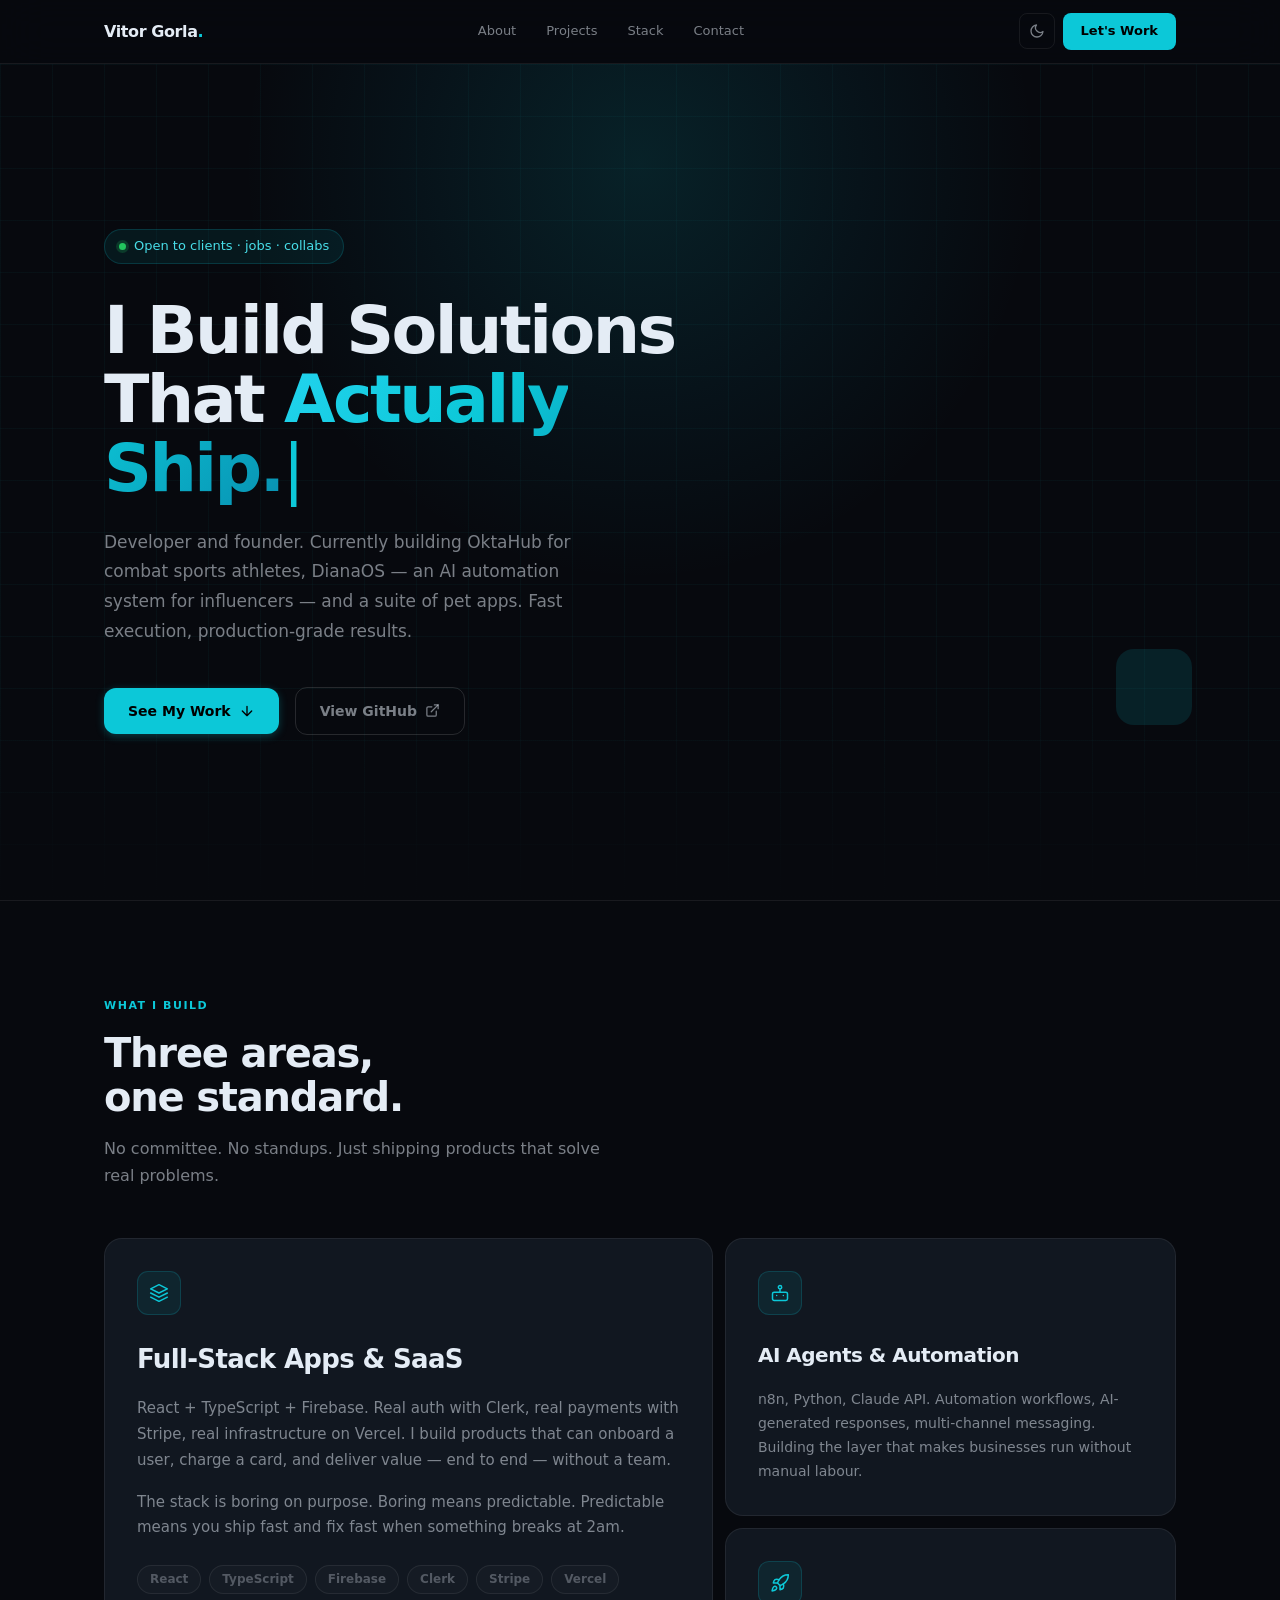
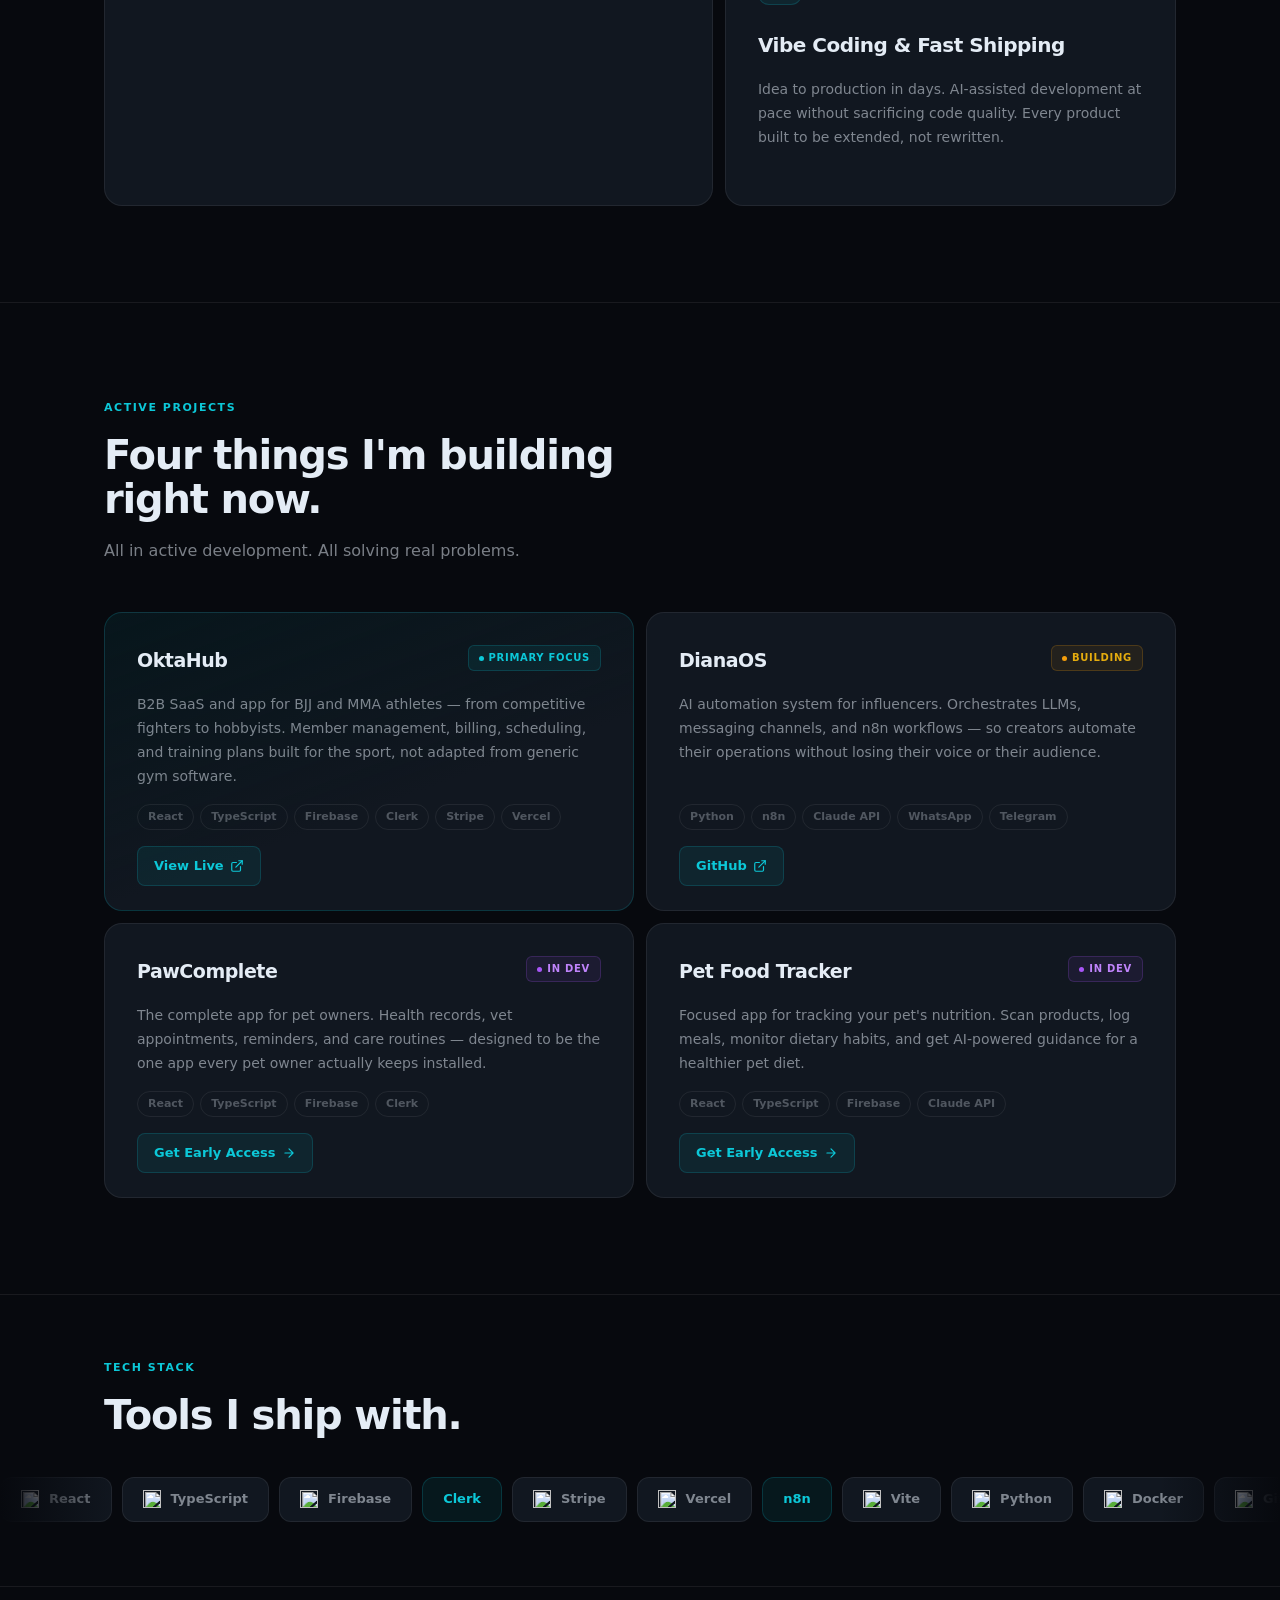
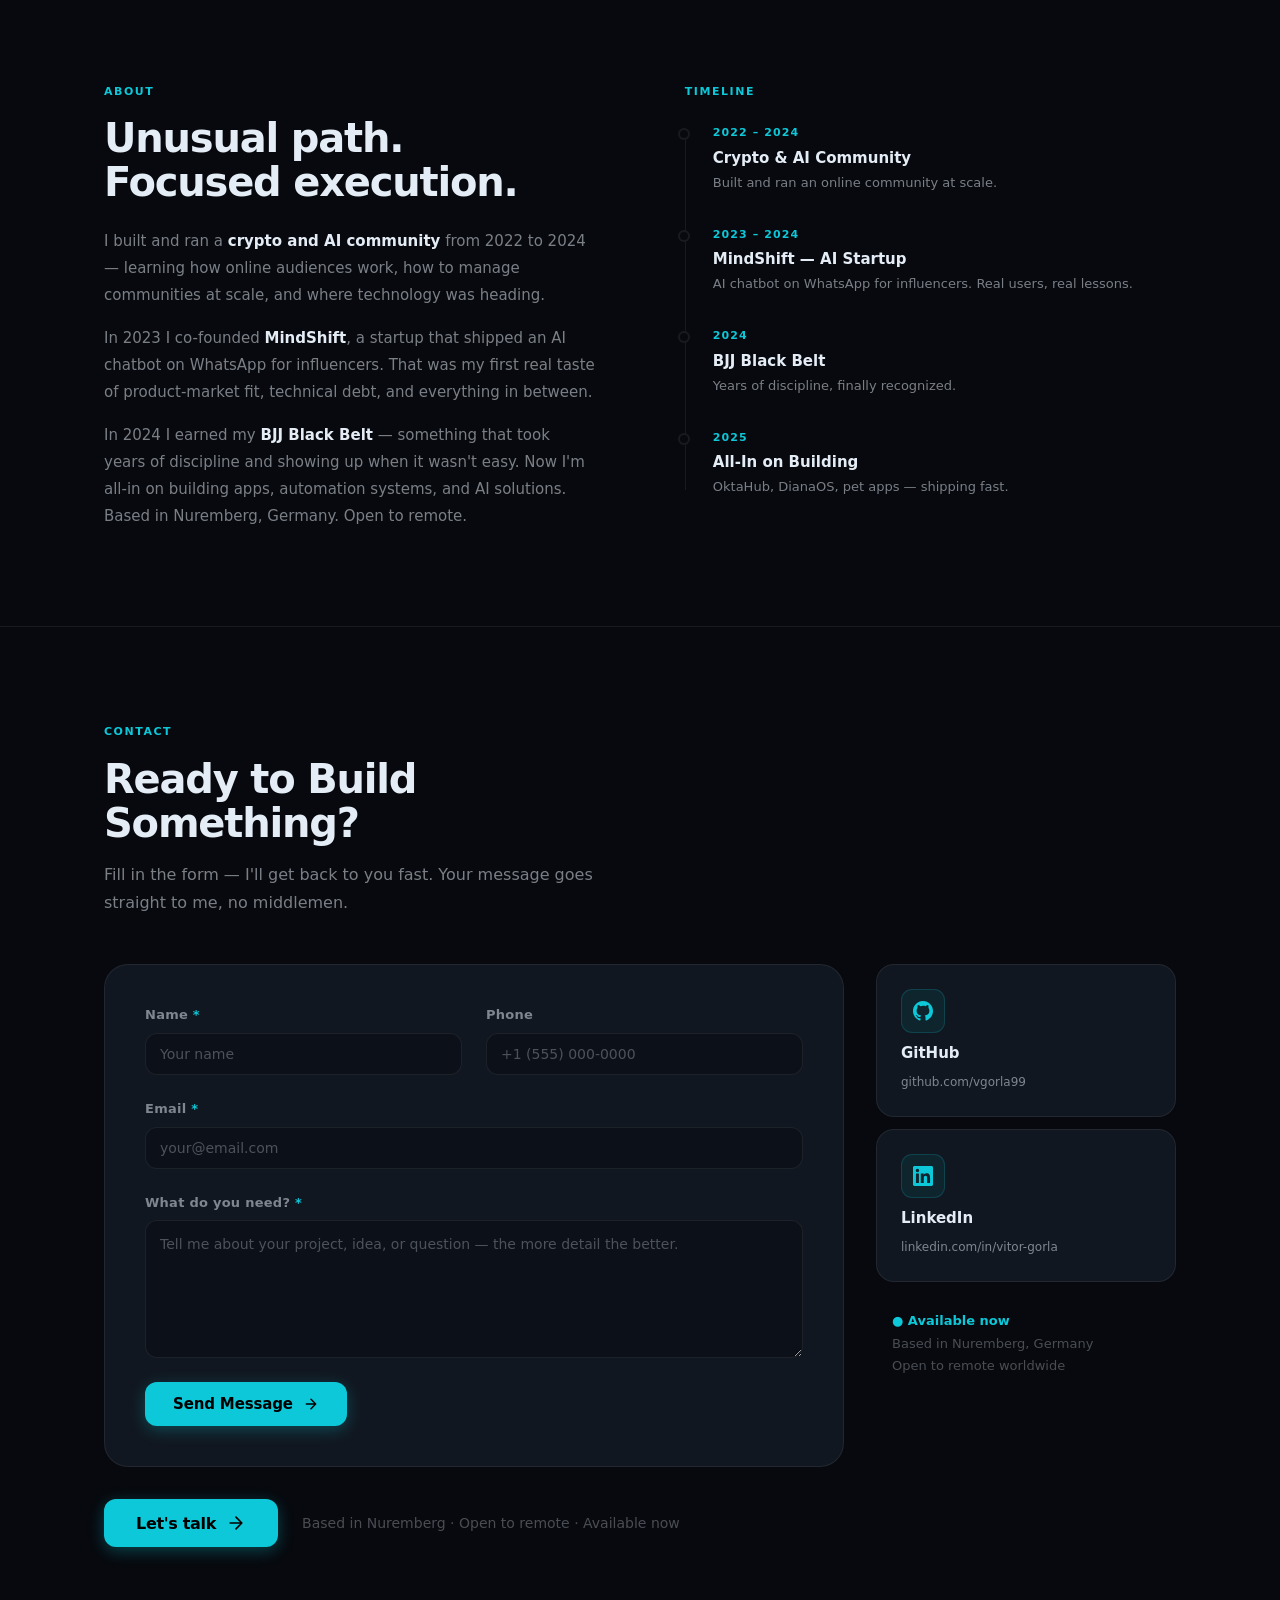
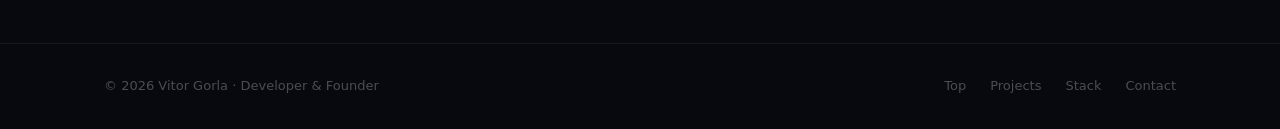
==== commit 086870c7: "Add files via upload" ====
--- a/index.html
+++ b/index.html
@@ -9,131 +9,131 @@
   <link rel="preconnect" href="https://api.fontshare.com">
   <link href="https://api.fontshare.com/v2/css?f[]=satoshi@400,500,700&f[]=cabinet-grotesk@700,800&display=swap" rel="stylesheet">
   <style>
-    /* ═══════════════════════════════════════════════
+    /* ═══════════════════════════════════════════
        DESIGN TOKENS
-    ═══════════════════════════════════════════════ */
+    ═══════════════════════════════════════════ */
     :root {
-      /* Colours */
-      --bg:           #161512;
-      --bg-raised:    #1d1b18;
-      --bg-card:      #232118;
-      --bg-card-hover:#2b2924;
-      --bg-overlay:   rgba(22,21,18,.95);
-      --border:       rgba(255,255,255,0.065);
-      --border-hover: rgba(255,255,255,0.12);
-      --text:         #f2efe9;
-      --muted:        rgba(242,239,233,0.52);
-      --subtle:       rgba(242,239,233,0.32);
-      --accent:       #4f98a3;
-      --accent-light: #68b5bf;
-      --accent-dim:   rgba(79,152,163,0.09);
-      --accent-border:rgba(79,152,163,0.22);
-
-      /* Shadows */
-      --shadow-sm:  0 1px 3px rgba(0,0,0,0.3), 0 1px 2px rgba(0,0,0,0.2);
-      --shadow-md:  0 4px 16px rgba(0,0,0,0.35), 0 2px 6px rgba(0,0,0,0.2);
-      --shadow-lg:  0 12px 40px rgba(0,0,0,0.45), 0 4px 12px rgba(0,0,0,0.2);
-      --shadow-xl:  0 24px 64px rgba(0,0,0,0.5),  0 8px 20px rgba(0,0,0,0.25);
-
-      /* Radii */
-      --r-sm:  8px;
-      --r-md:  12px;
-      --r-lg:  18px;
-      --r-xl:  24px;
-
-      /* Spacing scale (8px base) */
-      --s1: 8px;   --s2: 16px;  --s3: 24px;
-      --s4: 32px;  --s5: 40px;  --s6: 48px;
-      --s8: 64px;  --s10: 80px; --s12: 96px;
-
-      /* Layout */
+      /* ── Colour palette ── */
+      --bg:           #07090e;
+      --bg-raised:    #0c1018;
+      --bg-card:      #111720;
+      --bg-card-h:    #172030;
+      --bg-overlay:   rgba(7,9,14,.94);
+      --border:       rgba(255,255,255,0.07);
+      --border-h:     rgba(255,255,255,0.13);
+      --text:         #e4ecf5;
+      --muted:        rgba(228,236,245,0.52);
+      --subtle:       rgba(228,236,245,0.30);
+
+      --accent:       #0cc8d8;
+      --accent-lt:    #48dde8;
+      --accent-dim:   rgba(12,200,216,0.08);
+      --accent-bdr:   rgba(12,200,216,0.18);
+
+      /* ── Gradient text ── */
+      --grad-start:   #22d3ee;
+      --grad-end:     #0891b2;
+
+      /* ── Shadows ── */
+      --sh-sm: 0 1px 4px rgba(0,0,0,.4);
+      --sh-md: 0 4px 18px rgba(0,0,0,.45), 0 2px 6px rgba(0,0,0,.25);
+      --sh-lg: 0 12px 44px rgba(0,0,0,.55), 0 4px 14px rgba(0,0,0,.25);
+      --sh-xl: 0 24px 72px rgba(0,0,0,.6),  0 8px 24px rgba(0,0,0,.3);
+
+      /* ── Radii ── */
+      --r-sm: 8px; --r-md: 12px; --r-lg: 18px; --r-xl: 24px;
+
+      /* ── Spacing (8px base) ── */
+      --s1:8px; --s2:16px; --s3:24px; --s4:32px;
+      --s5:40px; --s6:48px; --s8:64px; --s10:80px; --s12:96px;
+
+      /* ── Layout ── */
       --nav-h: 64px;
       --max-w: 1120px;
 
-      /* Typography */
-      --ff-display: 'Cabinet Grotesk', system-ui, sans-serif;
-      --ff-body:    'Satoshi', system-ui, sans-serif;
-
-      /* Transitions */
-      --t-fast: 150ms ease;
-      --t-base: 220ms ease;
-      --t-slow: 400ms ease;
+      /* ── Typography ── */
+      --ff-d: 'Cabinet Grotesk', system-ui, sans-serif;
+      --ff-b: 'Satoshi', system-ui, sans-serif;
+
+      /* ── Transitions ── */
+      --tf: 150ms ease;
+      --tb: 220ms ease;
+      --ts: 420ms ease;
     }
 
     [data-theme="light"] {
-      --bg:           #f5f3ef;
-      --bg-raised:    #eceae5;
-      --bg-card:      #e5e2db;
-      --bg-card-hover:#dedad2;
-      --bg-overlay:   rgba(245,243,239,.96);
-      --border:       rgba(0,0,0,0.065);
-      --border-hover: rgba(0,0,0,0.12);
-      --text:         #17160e;
-      --muted:        rgba(23,22,14,0.54);
-      --subtle:       rgba(23,22,14,0.34);
-      --shadow-sm:  0 1px 3px rgba(0,0,0,0.08), 0 1px 2px rgba(0,0,0,0.05);
-      --shadow-md:  0 4px 16px rgba(0,0,0,0.10), 0 2px 6px rgba(0,0,0,0.06);
-      --shadow-lg:  0 12px 40px rgba(0,0,0,0.12), 0 4px 12px rgba(0,0,0,0.07);
-      --shadow-xl:  0 24px 64px rgba(0,0,0,0.14), 0 8px 20px rgba(0,0,0,0.08);
-    }
-
-    /* ═══════════════════════════════════════════════
+      --bg:        #f0f4f9;
+      --bg-raised: #e4eaf2;
+      --bg-card:   #dae2ec;
+      --bg-card-h: #cfd9e6;
+      --bg-overlay:rgba(240,244,249,.95);
+      --border:    rgba(0,0,0,0.07);
+      --border-h:  rgba(0,0,0,0.13);
+      --text:      #0a0e17;
+      --muted:     rgba(10,14,23,0.54);
+      --subtle:    rgba(10,14,23,0.34);
+      --sh-sm: 0 1px 4px rgba(0,0,0,.06);
+      --sh-md: 0 4px 18px rgba(0,0,0,.09), 0 2px 6px rgba(0,0,0,.05);
+      --sh-lg: 0 12px 44px rgba(0,0,0,.11), 0 4px 14px rgba(0,0,0,.06);
+      --sh-xl: 0 24px 72px rgba(0,0,0,.13), 0 8px 24px rgba(0,0,0,.07);
+    }
+
+    /* ═══════════════════════════════════════════
        RESET
-    ═══════════════════════════════════════════════ */
+    ═══════════════════════════════════════════ */
     *, *::before, *::after { box-sizing: border-box; margin: 0; padding: 0; }
-    html {
-      scroll-behavior: smooth;
-      -webkit-text-size-adjust: 100%;
-      tab-size: 4;
-    }
+    html { scroll-behavior: smooth; -webkit-text-size-adjust: 100%; }
     body {
-      font-family: var(--ff-body);
-      background: var(--bg);
-      color: var(--text);
-      line-height: 1.6;
-      overflow-x: hidden;
-      transition: background var(--t-slow), color var(--t-slow);
+      font-family: var(--ff-b);
+      background: var(--bg); color: var(--text);
+      line-height: 1.6; overflow-x: hidden;
       -webkit-font-smoothing: antialiased;
       -moz-osx-font-smoothing: grayscale;
-    }
-    a  { color: inherit; text-decoration: none; }
+      transition: background var(--ts), color var(--ts);
+    }
+    a   { color: inherit; text-decoration: none; }
     img, svg { display: block; max-width: 100%; }
-    button { font-family: var(--ff-body); cursor: pointer; border: none; }
-    ul, ol { list-style: none; }
-
-    /* ── Accessibility ── */
-    .skip-link {
+    button  { font-family: var(--ff-b); cursor: pointer; border: none; background: none; }
+    ul, ol  { list-style: none; }
+
+    /* ── A11y: skip link ── */
+    .skip {
       position: fixed; top: var(--s2); left: var(--s2); z-index: 999;
-      padding: var(--s1) var(--s2); border-radius: var(--r-sm);
-      background: var(--accent); color: #fff;
+      padding: 8px 16px; border-radius: var(--r-sm);
+      background: var(--accent); color: #000;
       font-size: 13px; font-weight: 700;
-      transform: translateY(-120%);
-      transition: transform var(--t-fast);
-    }
-    .skip-link:focus { transform: translateY(0); }
+      transform: translateY(-200%);
+      transition: transform var(--tf);
+    }
+    .skip:focus { transform: translateY(0); }
 
     /* ── Focus ring ── */
-    :focus-visible {
-      outline: 2px solid var(--accent);
-      outline-offset: 3px;
-      border-radius: var(--r-sm);
-    }
+    :focus-visible { outline: 2px solid var(--accent); outline-offset: 3px; border-radius: var(--r-sm); }
 
     /* ── Selection ── */
-    ::selection { background: rgba(79,152,163,.28); color: var(--text); }
-
-    /* ── Scrollbar (webkit) ── */
-    ::-webkit-scrollbar { width: 6px; }
-    ::-webkit-scrollbar-track { background: var(--bg); }
-    ::-webkit-scrollbar-thumb { background: var(--border-hover); border-radius: 99px; }
+    ::selection { background: rgba(12,200,216,.25); color: var(--text); }
+
+    /* ── Scrollbar ── */
+    ::-webkit-scrollbar { width: 5px; }
+    ::-webkit-scrollbar-track { background: transparent; }
+    ::-webkit-scrollbar-thumb { background: var(--border-h); border-radius: 99px; }
     ::-webkit-scrollbar-thumb:hover { background: var(--muted); }
 
     /* ── Layout ── */
     .container { width: 100%; max-width: var(--max-w); margin-inline: auto; padding-inline: var(--s3); }
 
-    /* ═══════════════════════════════════════════════
-       NAVIGATION
-    ═══════════════════════════════════════════════ */
+    /* ── Gradient text utility ── */
+    .grad-text {
+      background: linear-gradient(130deg, var(--grad-start) 0%, var(--accent) 45%, var(--grad-end) 100%);
+      -webkit-background-clip: text;
+      background-clip: text;
+      -webkit-text-fill-color: transparent;
+      color: transparent;
+    }
+
+    /* ═══════════════════════════════════════════
+       NAV
+    ═══════════════════════════════════════════ */
     .nav {
       position: sticky; top: 0; z-index: 200;
       height: var(--nav-h);
@@ -142,63 +142,52 @@
       backdrop-filter: blur(24px) saturate(160%);
       -webkit-backdrop-filter: blur(24px) saturate(160%);
       border-bottom: 1px solid var(--border);
-      transition: background var(--t-slow), border-color var(--t-slow);
+      transition: background var(--ts);
     }
     .nav-inner {
       display: flex; align-items: center;
       justify-content: space-between; gap: var(--s2);
     }
     .nav-logo {
-      font-family: var(--ff-display);
-      font-weight: 800; font-size: 16px;
-      letter-spacing: -.025em; color: var(--text);
-      white-space: nowrap;
-      transition: opacity var(--t-fast);
-    }
-    .nav-logo:hover { opacity: .75; }
-    .nav-logo-dot { color: var(--accent); }
-
-    /* Desktop nav links */
-    .nav-links {
-      display: flex; align-items: center; gap: 2px;
-    }
+      font-family: var(--ff-d); font-weight: 800;
+      font-size: 16px; letter-spacing: -.025em;
+      color: var(--text); white-space: nowrap;
+      transition: opacity var(--tf);
+    }
+    .nav-logo:hover { opacity: .7; }
+    .logo-dot { color: var(--accent); }
+
+    .nav-links { display: flex; align-items: center; gap: 2px; }
     .nav-links a {
       font-size: 13px; font-weight: 500; color: var(--muted);
       padding: 6px 14px; border-radius: var(--r-sm);
-      transition: color var(--t-fast), background var(--t-fast);
-    }
-    .nav-links a:hover { color: var(--text); background: var(--border); }
-    .nav-links a.active { color: var(--text); background: var(--border); }
-
-    /* Nav right controls */
+      transition: color var(--tf), background var(--tf);
+    }
+    .nav-links a:hover, .nav-links a.active { color: var(--text); background: var(--border); }
+
     .nav-right { display: flex; align-items: center; gap: var(--s1); flex-shrink: 0; }
 
     .theme-btn {
-      width: 36px; height: 36px;
-      border-radius: var(--r-sm);
-      border: 1px solid var(--border);
-      background: transparent;
+      width: 36px; height: 36px; border-radius: var(--r-sm);
+      border: 1px solid var(--border); background: transparent;
       color: var(--muted);
       display: flex; align-items: center; justify-content: center;
-      transition: color var(--t-fast), border-color var(--t-fast), background var(--t-fast);
-    }
-    .theme-btn:hover { color: var(--text); border-color: var(--border-hover); background: var(--border); }
+      transition: color var(--tf), border-color var(--tf), background var(--tf);
+    }
+    .theme-btn:hover { color: var(--text); border-color: var(--border-h); background: var(--border); }
     .theme-btn svg { width: 16px; height: 16px; pointer-events: none; stroke: currentColor; }
 
     .nav-cta {
-      padding: 8px 18px;
-      border-radius: var(--r-sm);
-      background: var(--accent); color: #fff;
+      display: inline-flex; align-items: center;
+      padding: 8px 18px; border-radius: var(--r-sm);
+      background: var(--accent); color: #000;
       font-size: 13px; font-weight: 700;
-      transition: opacity var(--t-fast), transform var(--t-fast), box-shadow var(--t-fast);
-    }
-    .nav-cta:hover {
-      opacity: .88; transform: translateY(-1px);
-      box-shadow: 0 4px 16px rgba(79,152,163,.35);
-    }
-
-    /* Hamburger (mobile) */
-    .nav-hamburger {
+      transition: opacity var(--tf), transform var(--tf), box-shadow var(--tf);
+    }
+    .nav-cta:hover { opacity: .88; transform: translateY(-1px); box-shadow: 0 4px 16px rgba(12,200,216,.35); }
+
+    /* ── Hamburger ── */
+    .nav-ham {
       display: none;
       width: 36px; height: 36px;
       border-radius: var(--r-sm);
@@ -206,76 +195,91 @@
       background: transparent;
       flex-direction: column; align-items: center; justify-content: center; gap: 5px;
     }
-    .nav-hamburger span {
+    .nav-ham span {
       display: block; width: 18px; height: 1.5px;
-      background: var(--muted);
-      border-radius: 99px;
-      transition: transform var(--t-base), opacity var(--t-base), background var(--t-base);
-    }
-    .nav-hamburger[aria-expanded="true"] span:nth-child(1) { transform: translateY(6.5px) rotate(45deg); background: var(--text); }
-    .nav-hamburger[aria-expanded="true"] span:nth-child(2) { opacity: 0; }
-    .nav-hamburger[aria-expanded="true"] span:nth-child(3) { transform: translateY(-6.5px) rotate(-45deg); background: var(--text); }
-
-    /* Mobile nav overlay */
-    .mobile-nav {
+      background: var(--muted); border-radius: 99px;
+      transition: transform var(--tb), opacity var(--tb), background var(--tb);
+    }
+    .nav-ham[aria-expanded="true"] span:nth-child(1) { transform: translateY(6.5px) rotate(45deg); background: var(--text); }
+    .nav-ham[aria-expanded="true"] span:nth-child(2) { opacity: 0; }
+    .nav-ham[aria-expanded="true"] span:nth-child(3) { transform: translateY(-6.5px) rotate(-45deg); background: var(--text); }
+
+    /* ── Mobile overlay ── */
+    .mob-nav {
       display: none;
       position: fixed; inset: 0; z-index: 190;
       background: var(--bg-overlay);
-      backdrop-filter: blur(24px);
-      -webkit-backdrop-filter: blur(24px);
+      backdrop-filter: blur(28px);
+      -webkit-backdrop-filter: blur(28px);
       flex-direction: column; align-items: flex-start; justify-content: center;
-      padding: var(--s6) var(--s3);
+      padding: var(--s8) var(--s4);
       opacity: 0; pointer-events: none;
-      transition: opacity var(--t-base);
-    }
-    .mobile-nav.open { opacity: 1; pointer-events: all; }
-    .mobile-nav a {
-      font-family: var(--ff-display);
-      font-weight: 800; font-size: clamp(28px, 8vw, 40px);
-      letter-spacing: -.03em; color: var(--text);
-      padding: var(--s2) 0;
-      transition: color var(--t-fast);
-    }
-    .mobile-nav a:hover { color: var(--accent); }
-    .mobile-nav-cta {
-      margin-top: var(--s5);
+      transition: opacity var(--tb);
+    }
+    .mob-nav.open { opacity: 1; pointer-events: all; }
+    .mob-nav a {
+      font-family: var(--ff-d); font-weight: 800;
+      font-size: clamp(28px, 8vw, 44px);
+      letter-spacing: -.035em; color: var(--text);
+      padding: var(--s2) 0; display: block;
+      transition: color var(--tf);
+    }
+    .mob-nav a:hover { color: var(--accent); }
+    .mob-cta {
+      margin-top: var(--s6);
       display: inline-flex; align-items: center; gap: var(--s1);
       padding: 14px 28px; border-radius: var(--r-md);
-      background: var(--accent); color: #fff;
+      background: var(--accent); color: #000;
       font-size: 15px; font-weight: 700;
     }
 
-    /* ═══════════════════════════════════════════════
+    /* ═══════════════════════════════════════════
        HERO
-    ═══════════════════════════════════════════════ */
+    ═══════════════════════════════════════════ */
     .hero {
       min-height: calc(100svh - var(--nav-h));
       display: flex; align-items: center;
       position: relative; overflow: hidden;
     }
-    .hero-bg-grid {
+
+    /* Grid background */
+    .hero-grid {
       position: absolute; inset: 0; pointer-events: none; z-index: 0;
       background-image:
-        linear-gradient(rgba(79,152,163,.04) 1px, transparent 1px),
-        linear-gradient(90deg, rgba(79,152,163,.04) 1px, transparent 1px);
+        linear-gradient(rgba(12,200,216,.04) 1px, transparent 1px),
+        linear-gradient(90deg, rgba(12,200,216,.04) 1px, transparent 1px);
       background-size: 52px 52px;
     }
-    [data-theme="light"] .hero-bg-grid {
+    [data-theme="light"] .hero-grid {
       background-image:
-        linear-gradient(rgba(79,152,163,.07) 1px, transparent 1px),
-        linear-gradient(90deg, rgba(79,152,163,.07) 1px, transparent 1px);
-    }
-    .hero-bg-fade {
+        linear-gradient(rgba(12,200,216,.07) 1px, transparent 1px),
+        linear-gradient(90deg, rgba(12,200,216,.07) 1px, transparent 1px);
+    }
+
+    /* Radial glow — the premium touch */
+    .hero-glow {
+      position: absolute; top: -80px; left: 50%;
+      transform: translateX(-50%);
+      width: 800px; height: 600px;
+      background: radial-gradient(ellipse at 50% 30%,
+        rgba(12,200,216,.13) 0%,
+        rgba(8,145,178,.07) 40%,
+        transparent 70%);
+      pointer-events: none; z-index: 0;
+    }
+
+    /* Bottom fade */
+    .hero-fade {
       position: absolute; bottom: 0; left: 0; right: 0; height: 200px;
       background: linear-gradient(transparent, var(--bg));
       pointer-events: none; z-index: 1;
     }
+
     .hero-inner {
       display: grid;
       grid-template-columns: 1fr min(340px, 36%);
       gap: clamp(40px, 7vw, 96px);
-      align-items: center;
-      width: 100%;
+      align-items: center; width: 100%;
       position: relative; z-index: 2;
       padding-block: clamp(60px, 10vh, 100px);
     }
@@ -284,42 +288,38 @@
     .hero-badge {
       display: inline-flex; align-items: center; gap: var(--s1);
       padding: 6px 14px; margin-bottom: var(--s4);
-      background: var(--accent-dim);
-      border: 1px solid var(--accent-border);
-      border-radius: 999px;
-      font-size: 13px; font-weight: 500; color: var(--accent-light);
+      background: var(--accent-dim); border: 1px solid var(--accent-bdr);
+      border-radius: 999px; font-size: 13px; font-weight: 500; color: var(--accent-lt);
     }
     .badge-dot {
       width: 7px; height: 7px; border-radius: 50%;
       background: #22c55e; flex-shrink: 0;
       box-shadow: 0 0 0 3px rgba(34,197,94,.2);
-      animation: pulse 2.2s ease-in-out infinite;
-    }
-    @keyframes pulse {
+      animation: bpulse 2.2s ease-in-out infinite;
+    }
+    @keyframes bpulse {
       0%,100% { box-shadow: 0 0 0 3px rgba(34,197,94,.2); }
       50%      { box-shadow: 0 0 0 7px rgba(34,197,94,.06); }
     }
 
     /* Headline */
     .hero-h1 {
-      font-family: var(--ff-display);
-      font-weight: 800;
+      font-family: var(--ff-d); font-weight: 800;
       font-size: clamp(36px, 5.2vw, 68px);
-      line-height: 1.04; letter-spacing: -.035em;
+      line-height: 1.04; letter-spacing: -.038em;
       color: var(--text); margin-bottom: var(--s3);
     }
-    .hero-h1 .teal { color: var(--accent); }
+    /* Cursor stays teal (not gradient) */
     .type-cursor {
       color: var(--accent); font-weight: 300;
-      animation: blink 1s step-end infinite;
-    }
-    @keyframes blink { 0%,100% { opacity:1; } 50% { opacity:0; } }
+      animation: cblink 1s step-end infinite;
+    }
+    @keyframes cblink { 0%,100% { opacity:1; } 50% { opacity:0; } }
 
     /* Sub */
     .hero-sub {
-      font-size: clamp(15px, 1.8vw, 17px);
-      color: var(--muted); line-height: 1.75;
-      max-width: 48ch; margin-bottom: var(--s5);
+      font-size: clamp(15px, 1.8vw, 17px); color: var(--muted);
+      line-height: 1.75; max-width: 48ch; margin-bottom: var(--s5);
     }
 
     /* CTAs */
@@ -328,15 +328,12 @@
     .btn-primary {
       display: inline-flex; align-items: center; gap: var(--s1);
       padding: 12px 24px; border-radius: var(--r-md);
-      background: var(--accent); color: #fff;
+      background: var(--accent); color: #000;
       font-size: 14px; font-weight: 700;
-      transition: opacity var(--t-fast), transform var(--t-fast), box-shadow var(--t-fast);
-      box-shadow: 0 2px 8px rgba(79,152,163,.25);
-    }
-    .btn-primary:hover {
-      opacity: .88; transform: translateY(-2px);
-      box-shadow: 0 6px 24px rgba(79,152,163,.4);
-    }
+      box-shadow: 0 2px 8px rgba(12,200,216,.28);
+      transition: opacity var(--tf), transform var(--tf), box-shadow var(--tf);
+    }
+    .btn-primary:hover { opacity: .88; transform: translateY(-2px); box-shadow: 0 6px 24px rgba(12,200,216,.45); }
     .btn-primary:active { transform: translateY(0); }
 
     .btn-ghost {
@@ -344,136 +341,107 @@
       padding: 12px 24px; border-radius: var(--r-md);
       background: transparent; color: var(--muted);
       font-size: 14px; font-weight: 600;
-      border: 1px solid var(--border-hover);
-      transition: color var(--t-fast), border-color var(--t-fast), background var(--t-fast), transform var(--t-fast);
+      border: 1px solid var(--border-h);
+      transition: color var(--tf), border-color var(--tf), background var(--tf), transform var(--tf);
     }
     .btn-ghost:hover { color: var(--text); background: var(--border); transform: translateY(-2px); }
     .btn-ghost:active { transform: translateY(0); }
 
     /* Photo */
-    .hero-photo-wrap { position: relative; }
+    .photo-wrap { position: relative; }
     .hero-photo {
       width: 100%; aspect-ratio: 3/4; object-fit: cover;
-      border-radius: var(--r-xl);
-      border: 1px solid var(--border);
-      box-shadow: var(--shadow-xl);
-      display: block;
-    }
-    /* Subtle teal accent block behind photo */
-    .hero-photo-accent {
+      border-radius: var(--r-xl); border: 1px solid var(--border);
+      box-shadow: var(--sh-xl); display: block;
+      /* Fallback when image is missing */
+      background: linear-gradient(145deg, var(--bg-raised) 0%, var(--bg-card) 100%);
+      min-height: 200px;
+    }
+    .photo-wrap::after {
+      content: '';
       position: absolute; bottom: -16px; right: -16px;
       width: 76px; height: 76px; border-radius: 18px;
       background: var(--accent); opacity: .12; z-index: -1;
     }
 
-    /* ═══════════════════════════════════════════════
-       SHARED SECTION STYLES
-    ═══════════════════════════════════════════════ */
+    /* ═══════════════════════════════════════════
+       SECTION SHARED
+    ═══════════════════════════════════════════ */
     .section { padding-block: var(--s12); }
 
     .eyebrow {
-      font-size: 11px; font-weight: 700;
-      letter-spacing: .14em; text-transform: uppercase;
-      color: var(--accent); margin-bottom: var(--s2);
+      font-size: 11px; font-weight: 700; letter-spacing: .14em;
+      text-transform: uppercase; color: var(--accent); margin-bottom: var(--s2);
     }
     .sec-title {
-      font-family: var(--ff-display); font-weight: 800;
+      font-family: var(--ff-d); font-weight: 800;
       font-size: clamp(24px, 3.6vw, 40px);
       letter-spacing: -.03em; line-height: 1.1;
       color: var(--text); margin-bottom: var(--s2);
     }
     .sec-desc {
       font-size: 16px; color: var(--muted);
-      max-width: 52ch; line-height: 1.72;
-      margin-bottom: var(--s6);
-    }
-
+      max-width: 52ch; line-height: 1.72; margin-bottom: var(--s6);
+    }
     .divider { height: 1px; background: var(--border); }
 
-    /* Card base — shared ── */
-    .card {
+    /* ── Card base mixin ── */
+    .card-base {
       background: var(--bg-card);
       border: 1px solid var(--border);
       border-radius: var(--r-lg);
-      transition:
-        transform    var(--t-base),
-        box-shadow   var(--t-base),
-        border-color var(--t-base),
-        background   var(--t-base);
-    }
-    .card:hover {
-      transform: translateY(-3px);
-      box-shadow: var(--shadow-lg);
-      border-color: var(--border-hover);
-      background: var(--bg-card-hover);
-    }
-    /* Subtle top-edge highlight on hover */
-    .card::before {
+      position: relative; overflow: hidden;
+      transition: transform var(--tb), box-shadow var(--tb), border-color var(--tb), background var(--tb);
+    }
+    /* Top-edge highlight */
+    .card-base::before {
       content: '';
-      position: absolute; inset: 0;
-      border-radius: inherit;
-      background: linear-gradient(180deg, rgba(255,255,255,.04) 0%, transparent 40%);
-      opacity: 0;
-      transition: opacity var(--t-base);
-      pointer-events: none;
-    }
-    .card { position: relative; overflow: hidden; }
-    .card:hover::before { opacity: 1; }
+      position: absolute; top: 0; left: 0; right: 0; height: 1px;
+      background: linear-gradient(90deg, transparent, rgba(255,255,255,.07), transparent);
+      transition: opacity var(--tb); opacity: 0;
+    }
+    .card-base:hover { transform: translateY(-3px); box-shadow: var(--sh-lg); border-color: var(--border-h); background: var(--bg-card-h); }
+    .card-base:hover::before { opacity: 1; }
 
     /* Card icon box */
-    .card-icon {
+    .c-icon {
       width: 44px; height: 44px; border-radius: 11px;
-      background: var(--accent-dim); border: 1px solid var(--accent-border);
+      background: var(--accent-dim); border: 1px solid var(--accent-bdr);
       display: flex; align-items: center; justify-content: center;
       color: var(--accent); flex-shrink: 0;
     }
-    .card-icon svg { width: 20px; height: 20px; stroke: currentColor; }
-
-    /* ═══════════════════════════════════════════════
+    .c-icon svg { width: 20px; height: 20px; }
+
+    /* ═══════════════════════════════════════════
        BENTO — WHAT I BUILD
-    ═══════════════════════════════════════════════ */
-    .bento-grid {
+    ═══════════════════════════════════════════ */
+    .bento {
       display: grid;
       grid-template-columns: 1.35fr 1fr;
       grid-template-rows: 1fr 1fr;
       gap: 12px;
     }
-    .bcard {
-      composes: card;
+    .bc {
       padding: var(--s4);
-    }
-    /* Cannot use composes in plain CSS; just repeat */
-    .bcard {
-      background: var(--bg-card);
-      border: 1px solid var(--border);
-      border-radius: var(--r-lg);
-      position: relative; overflow: hidden;
-      transition: transform var(--t-base), box-shadow var(--t-base), border-color var(--t-base), background var(--t-base);
-      padding: var(--s4);
-    }
-    .bcard::before {
-      content: '';
-      position: absolute; inset: 0; border-radius: inherit;
-      background: linear-gradient(180deg, rgba(255,255,255,.04) 0%, transparent 40%);
-      opacity: 0; transition: opacity var(--t-base); pointer-events: none;
-    }
-    .bcard:hover { transform: translateY(-3px); box-shadow: var(--shadow-lg); border-color: var(--border-hover); background: var(--bg-card-hover); }
-    .bcard:hover::before { opacity: 1; }
-
-    .bcard--large { grid-row: span 2; display: flex; flex-direction: column; }
-
-    .bcard .card-icon { margin-bottom: var(--s3); }
-
-    .bcard h3 {
-      font-family: var(--ff-display); font-weight: 800;
-      font-size: 20px; letter-spacing: -.025em;
-      color: var(--text); margin-bottom: var(--s2);
-    }
-    .bcard--large h3 { font-size: 26px; }
-    .bcard p { font-size: 14px; color: var(--muted); line-height: 1.72; }
-    .bcard--large p { font-size: 15px; }
-    .bcard p + p { margin-top: var(--s2); }
-
+      /* inherits card-base */
+      background: var(--bg-card); border: 1px solid var(--border);
+      border-radius: var(--r-lg); position: relative; overflow: hidden;
+      transition: transform var(--tb), box-shadow var(--tb), border-color var(--tb), background var(--tb);
+    }
+    .bc::before {
+      content: ''; position: absolute; top: 0; left: 0; right: 0; height: 1px;
+      background: linear-gradient(90deg, transparent, rgba(255,255,255,.07), transparent);
+      opacity: 0; transition: opacity var(--tb);
+    }
+    .bc:hover { transform: translateY(-3px); box-shadow: var(--sh-lg); border-color: var(--border-h); background: var(--bg-card-h); }
+    .bc:hover::before { opacity: 1; }
+    .bc--big { grid-row: span 2; display: flex; flex-direction: column; }
+    .bc .c-icon { margin-bottom: var(--s3); }
+    .bc h3 { font-family: var(--ff-d); font-weight: 800; font-size: 20px; letter-spacing: -.025em; color: var(--text); margin-bottom: var(--s2); }
+    .bc--big h3 { font-size: 26px; }
+    .bc p { font-size: 14px; color: var(--muted); line-height: 1.72; }
+    .bc--big p { font-size: 15px; }
+    .bc p + p { margin-top: var(--s2); }
     .bpills { display: flex; flex-wrap: wrap; gap: var(--s1); margin-top: var(--s3); }
     .bpill {
       font-size: 12px; font-weight: 600; padding: 4px 12px;
@@ -482,69 +450,52 @@
     }
     [data-theme="light"] .bpill { background: rgba(0,0,0,.02); }
 
-    /* ═══════════════════════════════════════════════
+    /* ═══════════════════════════════════════════
        PROJECTS
-    ═══════════════════════════════════════════════ */
-    .projects-grid {
-      display: grid;
-      grid-template-columns: repeat(2, 1fr);
-      gap: 12px;
-    }
-    .pcard {
-      background: var(--bg-card);
-      border: 1px solid var(--border);
-      border-radius: var(--r-lg);
-      padding: var(--s4) var(--s4) var(--s3);
+    ═══════════════════════════════════════════ */
+    .proj-grid { display: grid; grid-template-columns: repeat(2,1fr); gap: 12px; }
+
+    .pc {
+      background: var(--bg-card); border: 1px solid var(--border);
+      border-radius: var(--r-lg); padding: var(--s4) var(--s4) var(--s3);
       display: flex; flex-direction: column; gap: var(--s2);
       position: relative; overflow: hidden;
-      transition: transform var(--t-base), box-shadow var(--t-base), border-color var(--t-base), background var(--t-base);
-    }
-    .pcard::before {
-      content: '';
-      position: absolute; inset: 0; border-radius: inherit;
-      background: linear-gradient(180deg, rgba(255,255,255,.04) 0%, transparent 40%);
-      opacity: 0; transition: opacity var(--t-base); pointer-events: none;
-    }
-    .pcard:hover { transform: translateY(-3px); box-shadow: var(--shadow-lg); border-color: var(--border-hover); background: var(--bg-card-hover); }
-    .pcard:hover::before { opacity: 1; }
-
-    /* Featured (primary project) */
-    .pcard--featured {
-      border-color: var(--accent-border);
-      background: rgba(79,152,163,.06);
-    }
-    .pcard--featured:hover {
-      border-color: rgba(79,152,163,.35);
-      background: rgba(79,152,163,.1);
-    }
-
-    .pcard-top {
-      display: flex; align-items: flex-start;
-      justify-content: space-between; gap: var(--s2);
-    }
-    .pcard-name {
-      font-family: var(--ff-display); font-weight: 800;
-      font-size: 19px; letter-spacing: -.025em; color: var(--text);
-    }
-
-    /* Status badges */
+      transition: transform var(--tb), box-shadow var(--tb), border-color var(--tb), background var(--tb);
+    }
+    .pc::before {
+      content: ''; position: absolute; top: 0; left: 0; right: 0; height: 1px;
+      background: linear-gradient(90deg, transparent, rgba(255,255,255,.07), transparent);
+      opacity: 0; transition: opacity var(--tb);
+    }
+    .pc:hover { transform: translateY(-3px); box-shadow: var(--sh-lg); border-color: var(--border-h); background: var(--bg-card-h); }
+    .pc:hover::before { opacity: 1; }
+
+    .pc--star {
+      border-color: var(--accent-bdr);
+      background: linear-gradient(160deg, rgba(12,200,216,.07) 0%, var(--bg-card) 60%);
+    }
+    .pc--star:hover { border-color: rgba(12,200,216,.32); }
+
+    .pc-top { display: flex; align-items: flex-start; justify-content: space-between; gap: var(--s2); }
+    .pc-name { font-family: var(--ff-d); font-weight: 800; font-size: 19px; letter-spacing: -.025em; color: var(--text); }
+
+    /* Badges */
     .badge {
       display: inline-flex; align-items: center; gap: 5px;
       padding: 4px 10px; border-radius: 6px;
-      font-size: 10px; font-weight: 700;
-      letter-spacing: .07em; text-transform: uppercase;
-      white-space: nowrap; flex-shrink: 0;
-    }
-    .badge-dot { width: 5px; height: 5px; border-radius: 50%; flex-shrink: 0; }
-    .badge--focus   { background: var(--accent-dim); color: var(--accent); border: 1px solid var(--accent-border); }
-    .badge--focus   .badge-dot { background: var(--accent); }
-    .badge--build   { background: rgba(245,158,11,.08); color: #e5ac0e; border: 1px solid rgba(245,158,11,.2); }
-    .badge--build   .badge-dot { background: #f59e0b; }
-    .badge--new     { background: rgba(168,85,247,.08); color: #b57af5; border: 1px solid rgba(168,85,247,.2); }
-    .badge--new     .badge-dot { background: #a855f7; }
-
-    .pcard-desc { font-size: 14px; color: var(--muted); line-height: 1.72; flex: 1; }
-    .pstack { display: flex; flex-wrap: wrap; gap: 6px; }
+      font-size: 10px; font-weight: 700; letter-spacing: .07em;
+      text-transform: uppercase; white-space: nowrap; flex-shrink: 0;
+    }
+    .bd { width: 5px; height: 5px; border-radius: 50%; flex-shrink: 0; }
+    .b-focus  { background: var(--accent-dim); color: var(--accent);  border: 1px solid var(--accent-bdr); }
+    .b-focus  .bd { background: var(--accent); }
+    .b-build  { background: rgba(245,158,11,.08); color: #e5ac0e; border: 1px solid rgba(245,158,11,.2); }
+    .b-build  .bd { background: #f59e0b; }
+    .b-new    { background: rgba(168,85,247,.08); color: #c084fc; border: 1px solid rgba(168,85,247,.2); }
+    .b-new    .bd { background: #a855f7; }
+
+    .pc-desc { font-size: 14px; color: var(--muted); line-height: 1.72; flex: 1; }
+    .pstack  { display: flex; flex-wrap: wrap; gap: 6px; }
     .spill {
       font-size: 11px; font-weight: 600; padding: 3px 10px;
       border-radius: 999px; border: 1px solid var(--border); color: var(--subtle);
@@ -553,63 +504,54 @@
       display: inline-flex; align-items: center; gap: 6px;
       font-size: 13px; font-weight: 700;
       color: var(--accent); background: var(--accent-dim);
-      border: 1px solid var(--accent-border);
+      border: 1px solid var(--accent-bdr);
       padding: 9px 16px; border-radius: var(--r-sm); align-self: flex-start;
-      transition: opacity var(--t-fast), transform var(--t-fast), box-shadow var(--t-fast);
-    }
-    .pcta:hover { opacity: .82; transform: translateY(-1px); box-shadow: 0 4px 14px rgba(79,152,163,.25); }
+      transition: opacity var(--tf), transform var(--tf), box-shadow var(--tf);
+    }
+    .pcta:hover { opacity: .82; transform: translateY(-1px); box-shadow: 0 4px 14px rgba(12,200,216,.28); }
     .pcta:active { transform: translateY(0); }
     .pcta svg { width: 14px; height: 14px; stroke: currentColor; flex-shrink: 0; }
 
-    /* ═══════════════════════════════════════════════
-       TECH STACK MARQUEE
-    ═══════════════════════════════════════════════ */
-    .stack-section { padding-block: var(--s8); overflow: hidden; }
+    /* ═══════════════════════════════════════════
+       STACK MARQUEE
+    ═══════════════════════════════════════════ */
+    .stack-sec { padding-block: var(--s8); overflow: hidden; }
     .stack-hdr { margin-bottom: var(--s5); }
-
-    .marquee-wrap { position: relative; overflow: hidden; }
-    .marquee-wrap::before,
-    .marquee-wrap::after {
+    .mq-wrap { position: relative; overflow: hidden; }
+    .mq-wrap::before, .mq-wrap::after {
       content: ''; position: absolute;
       top: 0; bottom: 0; width: 120px; z-index: 2; pointer-events: none;
     }
-    .marquee-wrap::before { left:  0; background: linear-gradient( 90deg, var(--bg), transparent); }
-    .marquee-wrap::after  { right: 0; background: linear-gradient(-90deg, var(--bg), transparent); }
-
-    .marquee-track {
+    .mq-wrap::before { left:  0; background: linear-gradient( 90deg, var(--bg), transparent); }
+    .mq-wrap::after  { right: 0; background: linear-gradient(-90deg, var(--bg), transparent); }
+    .mq-track {
       display: flex; width: max-content;
       animation: marquee 32s linear infinite;
     }
-    .marquee-track:hover { animation-play-state: paused; }
+    .mq-track:hover { animation-play-state: paused; }
     @keyframes marquee { from { transform: translateX(0); } to { transform: translateX(-50%); } }
-
-    .schip {
+    .chip {
       display: flex; align-items: center; gap: 10px;
       padding: 11px 20px; margin-right: 10px;
       background: var(--bg-card); border: 1px solid var(--border);
       border-radius: var(--r-md); white-space: nowrap;
-      transition: border-color var(--t-fast), background var(--t-fast);
-    }
-    .schip:hover { border-color: var(--border-hover); background: var(--bg-card-hover); }
-    .schip img { width: 18px; height: 18px; object-fit: contain; flex-shrink: 0; }
-    .schip-label { font-size: 13px; font-weight: 600; color: var(--muted); }
-    .schip--accent {
-      background: var(--accent-dim) !important;
-      border-color: var(--accent-border) !important;
-    }
-    .schip--accent .schip-label { color: var(--accent) !important; font-weight: 700; }
-
-    /* ═══════════════════════════════════════════════
+      transition: border-color var(--tf), background var(--tf);
+    }
+    .chip:hover { border-color: var(--border-h); background: var(--bg-card-h); }
+    .chip img { width: 18px; height: 18px; object-fit: contain; flex-shrink: 0; }
+    .chip-lbl { font-size: 13px; font-weight: 600; color: var(--muted); }
+    .chip--ac { background: var(--accent-dim) !important; border-color: var(--accent-bdr) !important; }
+    .chip--ac .chip-lbl { color: var(--accent) !important; font-weight: 700; }
+
+    /* ═══════════════════════════════════════════
        ABOUT
-    ═══════════════════════════════════════════════ */
+    ═══════════════════════════════════════════ */
     .about-layout {
-      display: grid;
-      grid-template-columns: 1fr 1fr;
-      gap: clamp(40px, 7vw, 96px);
-      align-items: start;
-    }
-    .about-headline {
-      font-family: var(--ff-display); font-weight: 800;
+      display: grid; grid-template-columns: 1fr 1fr;
+      gap: clamp(40px, 7vw, 96px); align-items: start;
+    }
+    .about-hl {
+      font-family: var(--ff-d); font-weight: 800;
       font-size: clamp(26px, 3.2vw, 40px);
       letter-spacing: -.03em; line-height: 1.1;
       color: var(--text); margin-bottom: var(--s3);
@@ -619,192 +561,226 @@
     .about-body strong { color: var(--text); font-weight: 700; }
 
     /* Timeline */
-    .timeline { position: relative; padding-left: 28px; }
-    .timeline::before {
-      content: ''; position: absolute;
-      left: 0; top: 8px; bottom: 8px;
+    .tl { position: relative; padding-left: 28px; }
+    .tl::before {
+      content: ''; position: absolute; left: 0; top: 8px; bottom: 8px;
       width: 1px; background: var(--border);
     }
-    .t-item { position: relative; padding-bottom: var(--s4); }
-    .t-item:last-child { padding-bottom: 0; }
-    .t-dot {
+    .ti { position: relative; padding-bottom: var(--s4); }
+    .ti:last-child { padding-bottom: 0; }
+    .tdot {
       position: absolute; left: -35px; top: 4px;
       width: 12px; height: 12px; border-radius: 50%;
       background: var(--bg); border: 2px solid var(--border);
-      transition: border-color var(--t-base), background var(--t-base), box-shadow var(--t-base);
-    }
-    .t-item:hover .t-dot {
-      border-color: var(--accent); background: var(--accent);
-      box-shadow: 0 0 0 4px rgba(79,152,163,.15);
-    }
-    .t-year {
-      font-size: 11px; font-weight: 700; letter-spacing: .1em;
-      color: var(--accent); display: block; margin-bottom: 4px;
-    }
-    .t-label { font-size: 15px; font-weight: 600; color: var(--text); display: block; }
-    .t-sub { font-size: 13px; color: var(--muted); margin-top: 3px; }
-
-    /* ═══════════════════════════════════════════════
+      transition: border-color var(--tb), background var(--tb), box-shadow var(--tb);
+    }
+    .ti:hover .tdot { border-color: var(--accent); background: var(--accent); box-shadow: 0 0 0 4px rgba(12,200,216,.14); }
+    .tyear { font-size: 11px; font-weight: 700; letter-spacing: .1em; color: var(--accent); display: block; margin-bottom: 4px; }
+    .tlbl  { font-size: 15px; font-weight: 600; color: var(--text); display: block; }
+    .tsub  { font-size: 13px; color: var(--muted); margin-top: 3px; }
+
+    /* ═══════════════════════════════════════════
        CONTACT
-    ═══════════════════════════════════════════════ */
-    .contact-grid {
+    ═══════════════════════════════════════════ */
+    .contact-layout {
       display: grid;
-      grid-template-columns: repeat(3, 1fr);
-      gap: 12px; margin-bottom: var(--s4);
-    }
+      grid-template-columns: 1fr 300px;
+      gap: var(--s4);
+      margin-bottom: var(--s4);
+      align-items: start;
+    }
+
+    /* ── Contact form ── */
+    .cf-wrap { position: relative; }
+    .cf {
+      background: var(--bg-card);
+      border: 1px solid var(--border);
+      border-radius: var(--r-xl);
+      padding: var(--s5);
+      display: flex; flex-direction: column; gap: var(--s3);
+    }
+    .cf-row { display: grid; grid-template-columns: 1fr 1fr; gap: var(--s3); }
+    .cf-field { display: flex; flex-direction: column; gap: 7px; }
+    .cf-field label {
+      font-size: 13px; font-weight: 600;
+      color: var(--muted); letter-spacing: .02em;
+    }
+    .cf-field input,
+    .cf-field textarea {
+      background: var(--bg-raised);
+      border: 1px solid var(--border);
+      border-radius: var(--r-md);
+      padding: 12px 14px;
+      font-family: var(--ff-b); font-size: 14px;
+      color: var(--text);
+      outline: none;
+      transition: border-color var(--tf), box-shadow var(--tf);
+      resize: vertical;
+    }
+    .cf-field input::placeholder,
+    .cf-field textarea::placeholder { color: var(--subtle); }
+    .cf-field input:focus,
+    .cf-field textarea:focus {
+      border-color: var(--accent-bdr);
+      box-shadow: 0 0 0 3px rgba(12,200,216,.08);
+    }
+    .cf-field textarea { min-height: 128px; line-height: 1.6; }
+    .cf-btn {
+      display: inline-flex; align-items: center; gap: 10px;
+      padding: 13px 28px; border-radius: var(--r-md);
+      background: var(--accent); color: #000;
+      font-family: var(--ff-d); font-weight: 800;
+      font-size: 15px; letter-spacing: -.01em;
+      align-self: flex-start;
+      box-shadow: 0 4px 16px rgba(12,200,216,.28);
+      transition: opacity var(--tf), transform var(--tf), box-shadow var(--tf);
+    }
+    .cf-btn:hover { opacity: .88; transform: translateY(-2px); box-shadow: 0 8px 28px rgba(12,200,216,.46); }
+    .cf-btn:active { transform: translateY(0); }
+    .cf-btn svg { width:16px; height:16px; stroke: currentColor; flex-shrink:0; }
+
+    /* ── Form success state ── */
+    .cf-success {
+      position: absolute; inset: 0;
+      background: var(--bg-card);
+      border: 1px solid var(--border);
+      border-radius: var(--r-xl);
+      display: flex; align-items: center; justify-content: center;
+      flex-direction: column; gap: var(--s2); text-align: center;
+      padding: var(--s5);
+    }
+    .cf-success[hidden] { display: none; }
+    .cf-success-icon {
+      width: 48px; height: 48px; border-radius: 50%;
+      background: rgba(12,200,216,.12);
+      display: flex; align-items: center; justify-content: center;
+      font-size: 22px;
+    }
+    .cf-success h3 { font-family: var(--ff-d); font-size: 20px; font-weight: 800; }
+    .cf-success p  { font-size: 14px; color: var(--muted); max-width: 280px; }
+
+    /* ── Contact sidebar ── */
+    .contact-side { display: flex; flex-direction: column; gap: 12px; }
     .ccard {
       background: var(--bg-card); border: 1px solid var(--border);
       border-radius: var(--r-lg); padding: var(--s3);
-      display: flex; flex-direction: column; gap: var(--s2);
+      display: flex; flex-direction: column; gap: 8px;
       position: relative; overflow: hidden;
-      transition: transform var(--t-base), box-shadow var(--t-base), border-color var(--t-base), background var(--t-base);
+      text-decoration: none;
+      transition: transform var(--tb), box-shadow var(--tb), border-color var(--tb), background var(--tb);
     }
     .ccard::before {
-      content: ''; position: absolute; inset: 0; border-radius: inherit;
-      background: linear-gradient(180deg, rgba(255,255,255,.04) 0%, transparent 40%);
-      opacity: 0; transition: opacity var(--t-base); pointer-events: none;
-    }
-    .ccard:hover { transform: translateY(-3px); box-shadow: var(--shadow-lg); border-color: var(--border-hover); background: var(--bg-card-hover); }
+      content: ''; position: absolute; top: 0; left: 0; right: 0; height: 1px;
+      background: linear-gradient(90deg, transparent, rgba(255,255,255,.08), transparent);
+      opacity: 0; transition: opacity var(--tb);
+    }
+    .ccard:hover { transform: translateY(-3px); box-shadow: var(--sh-lg); border-color: var(--border-h); background: var(--bg-card-h); }
     .ccard:hover::before { opacity: 1; }
-
-    .ccard-title { font-family: var(--ff-display); font-weight: 800; font-size: 16px; color: var(--text); }
-    .ccard-sub   { font-size: 13px; color: var(--muted); }
-
-    .contact-foot { display: flex; align-items: center; gap: var(--s3); flex-wrap: wrap; }
+    .ccard-title { font-family: var(--ff-d); font-weight: 800; font-size: 15px; color: var(--text); }
+    .ccard-sub   { font-size: 12px; color: var(--muted); }
+    .contact-avail {
+      font-size: 13px; color: var(--subtle); line-height: 1.7;
+      padding: var(--s2);
+    }
+    .contact-avail span { color: var(--accent); font-weight: 600; }
+
+    /* ── "Let's talk" CTA below form ── */
+    .foot-cta { display: flex; align-items: center; gap: var(--s3); flex-wrap: wrap; }
     .btn-talk {
       display: inline-flex; align-items: center; gap: 10px;
       padding: 14px 32px; border-radius: var(--r-md);
-      background: var(--accent); color: #fff;
-      font-family: var(--ff-display); font-weight: 800;
+      background: var(--accent); color: #000;
+      font-family: var(--ff-d); font-weight: 800;
       font-size: 16px; letter-spacing: -.02em;
-      box-shadow: 0 4px 16px rgba(79,152,163,.3);
-      transition: opacity var(--t-fast), transform var(--t-fast), box-shadow var(--t-fast);
-    }
-    .btn-talk:hover { opacity: .88; transform: translateY(-2px); box-shadow: 0 8px 28px rgba(79,152,163,.45); }
+      box-shadow: 0 4px 16px rgba(12,200,216,.3);
+      transition: opacity var(--tf), transform var(--tf), box-shadow var(--tf);
+    }
+    .btn-talk:hover { opacity: .88; transform: translateY(-2px); box-shadow: 0 8px 28px rgba(12,200,216,.48); }
     .btn-talk:active { transform: translateY(0); }
     .btn-talk svg { width: 20px; height: 20px; stroke: currentColor; }
     .contact-note { font-size: 14px; color: var(--subtle); }
 
-    /* ═══════════════════════════════════════════════
+    /* ═══════════════════════════════════════════
        FOOTER
-    ═══════════════════════════════════════════════ */
+    ═══════════════════════════════════════════ */
     footer { border-top: 1px solid var(--border); padding-block: var(--s4); }
-    .foot-inner {
+    .foot-in {
       display: flex; align-items: center;
       justify-content: space-between; flex-wrap: wrap; gap: var(--s2);
     }
     .foot-l { font-size: 13px; color: var(--subtle); }
     .foot-r { display: flex; gap: var(--s3); }
-    .foot-r a { font-size: 13px; color: var(--subtle); transition: color var(--t-fast); }
+    .foot-r a { font-size: 13px; color: var(--subtle); transition: color var(--tf); }
     .foot-r a:hover { color: var(--muted); }
 
-    /* ═══════════════════════════════════════════════
+    /* ═══════════════════════════════════════════
        SCROLL REVEAL
-    ═══════════════════════════════════════════════ */
-    .reveal {
-      opacity: 0; transform: translateY(24px);
-      transition: opacity .5s ease, transform .5s ease;
-    }
+    ═══════════════════════════════════════════ */
+    .reveal { opacity: 0; transform: translateY(24px); transition: opacity .5s ease, transform .5s ease; }
     .reveal.in { opacity: 1; transform: translateY(0); }
     .d1 { transition-delay: .08s; }
     .d2 { transition-delay: .16s; }
     .d3 { transition-delay: .24s; }
 
-    /* ═══════════════════════════════════════════════
-       INLINE SVG ICONS (brand / custom)
-    ═══════════════════════════════════════════════ */
-    .icon-svg {
-      width: 18px; height: 18px;
-      fill: currentColor; flex-shrink: 0; display: block;
-    }
-    .icon-arrow {
-      width: 14px; height: 14px;
-      stroke: currentColor; stroke-width: 2;
-      stroke-linecap: round; stroke-linejoin: round;
-      fill: none; flex-shrink: 0;
-    }
-
-    /* ═══════════════════════════════════════════════
-       RESPONSIVE — MOBILE FIRST
-    ═══════════════════════════════════════════════ */
-
-    /* ≥ 1024px — full desktop */
-    @media (min-width: 1024px) {
-      .nav-hamburger { display: none; }
-    }
-
-    /* < 1024px — tablet & mobile */
+    /* ═══════════════════════════════════════════
+       RESPONSIVE
+    ═══════════════════════════════════════════ */
+    @media (min-width: 1024px) { .nav-ham { display: none; } }
+
     @media (max-width: 1023px) {
       .nav-links  { display: none; }
-      .nav-hamburger { display: flex; }
-      .mobile-nav { display: flex; }
-    }
-
-    /* < 900px — stack hero */
+      .nav-ham    { display: flex; }
+      .mob-nav    { display: flex; }
+    }
     @media (max-width: 899px) {
-      .hero-inner {
-        grid-template-columns: 1fr;
-        gap: var(--s6);
-        padding-block: 60px 80px;
-      }
-      .hero-photo-wrap {
-        max-width: 240px;
-        order: -1; /* photo above copy on mobile */
-      }
-      .bento-grid  { grid-template-columns: 1fr; }
-      .bcard--large { grid-row: span 1; }
-      .about-layout { grid-template-columns: 1fr; gap: var(--s6); }
-      .contact-grid { grid-template-columns: 1fr; }
-    }
-
-    /* < 640px — mobile */
+      .hero-inner     { grid-template-columns: 1fr; gap: var(--s6); padding-block: 60px 80px; }
+      .photo-wrap     { max-width: 240px; }
+      .bento          { grid-template-columns: 1fr; }
+      .bc--big        { grid-row: span 1; }
+      .about-layout   { grid-template-columns: 1fr; gap: var(--s6); }
+      .contact-layout { grid-template-columns: 1fr; }
+      .cf-row         { grid-template-columns: 1fr; }
+    }
     @media (max-width: 639px) {
-      .projects-grid { grid-template-columns: 1fr; }
-      .section { padding-block: var(--s10); }
-      .hero-h1 { font-size: clamp(32px, 9vw, 46px); }
-      .hero-photo-wrap { max-width: 160px; }
+      .proj-grid  { grid-template-columns: 1fr; }
+      .section    { padding-block: var(--s10); }
+      .hero-h1    { font-size: clamp(32px, 9vw, 46px); }
+      .photo-wrap { max-width: 160px; }
       .hero-photo { aspect-ratio: 1; border-radius: 50%; }
-      .hero-photo-accent { display: none; }
-    }
-
-    /* Reduced motion */
+      .photo-wrap::after { display: none; }
+    }
     @media (prefers-reduced-motion: reduce) {
-      *, *::before, *::after {
-        animation-duration: .01ms !important;
-        transition-duration: .01ms !important;
-      }
+      *, *::before, *::after { animation-duration: .01ms !important; transition-duration: .01ms !important; }
     }
   </style>
 </head>
 <body>
-<a href="#main" class="skip-link">Skip to main content</a>
-
-<!-- ═══════════════ NAV ═══════════════ -->
+<a href="#main" class="skip">Skip to main content</a>
+
+<!-- ══════════ NAV ══════════ -->
 <header>
   <nav class="nav" aria-label="Main navigation">
     <div class="container">
       <div class="nav-inner">
 
         <a href="#top" class="nav-logo" aria-label="Vitor Gorla — home">
-          Vitor Gorla<span class="nav-logo-dot" aria-hidden="true">.</span>
+          Vitor Gorla<span class="logo-dot" aria-hidden="true">.</span>
         </a>
 
-        <div class="nav-links" role="list">
-          <a href="#about"    role="listitem">About</a>
-          <a href="#projects" role="listitem">Projects</a>
-          <a href="#stack"    role="listitem">Stack</a>
-          <a href="#contact"  role="listitem">Contact</a>
+        <div class="nav-links">
+          <a href="#about">About</a>
+          <a href="#projects">Projects</a>
+          <a href="#stack">Stack</a>
+          <a href="#contact">Contact</a>
         </div>
 
         <div class="nav-right">
           <button class="theme-btn" id="themeBtn" aria-label="Toggle colour theme">
-            <!-- Moon -->
             <svg id="iMoon" viewBox="0 0 24 24" fill="none" stroke-width="2" stroke-linecap="round" stroke-linejoin="round" aria-hidden="true"><path d="M21 12.79A9 9 0 1 1 11.21 3 7 7 0 0 0 21 12.79z"/></svg>
-            <!-- Sun (hidden by default) -->
-            <svg id="iSun" viewBox="0 0 24 24" fill="none" stroke-width="2" stroke-linecap="round" stroke-linejoin="round" aria-hidden="true" style="display:none"><circle cx="12" cy="12" r="4"/><path d="M12 2v2M12 20v2M4.93 4.93l1.41 1.41M17.66 17.66l1.41 1.41M2 12h2M20 12h2M6.34 17.66l-1.41 1.41M19.07 4.93l-1.41 1.41"/></svg>
+            <svg id="iSun"  viewBox="0 0 24 24" fill="none" stroke-width="2" stroke-linecap="round" stroke-linejoin="round" aria-hidden="true" style="display:none"><circle cx="12" cy="12" r="4"/><path d="M12 2v2M12 20v2M4.93 4.93l1.41 1.41M17.66 17.66l1.41 1.41M2 12h2M20 12h2M6.34 17.66l-1.41 1.41M19.07 4.93l-1.41 1.41"/></svg>
           </button>
           <a href="#contact" class="nav-cta">Let's Work</a>
-          <button class="nav-hamburger" id="navHamburger" aria-label="Open navigation" aria-expanded="false" aria-controls="mobileNav">
+          <button class="nav-ham" id="navHam" aria-label="Open menu" aria-expanded="false" aria-controls="mobNav">
             <span></span><span></span><span></span>
           </button>
         </div>
@@ -814,28 +790,31 @@
   </nav>
 </header>
 
-<!-- Mobile nav -->
-<div class="mobile-nav" id="mobileNav" aria-hidden="true" role="dialog" aria-label="Mobile navigation">
+<!-- Mobile overlay -->
+<div class="mob-nav" id="mobNav" aria-hidden="true" role="dialog" aria-label="Mobile navigation">
   <div class="container">
     <nav>
-      <a href="#about"    class="mobile-link">About</a><br>
-      <a href="#projects" class="mobile-link">Projects</a><br>
-      <a href="#stack"    class="mobile-link">Stack</a><br>
-      <a href="#contact"  class="mobile-link">Contact</a>
+      <a href="#about">About</a>
+      <a href="#projects">Projects</a>
+      <a href="#stack">Stack</a>
+      <a href="#contact">Contact</a>
     </nav>
-    <a href="#contact" class="mobile-nav-cta">Let's Work →</a>
+    <a href="#contact" class="mob-cta">Let's Work →</a>
   </div>
 </div>
 
-<!-- ═══════════════ HERO ═══════════════ -->
+<!-- ══════════ MAIN ══════════ -->
 <main id="main">
+
+<!-- HERO -->
 <section id="top" class="hero" aria-label="Introduction">
-  <div class="hero-bg-grid" aria-hidden="true"></div>
-  <div class="hero-bg-fade"  aria-hidden="true"></div>
+  <div class="hero-grid"  aria-hidden="true"></div>
+  <div class="hero-glow"  aria-hidden="true"></div>
+  <div class="hero-fade"  aria-hidden="true"></div>
   <div class="container">
     <div class="hero-inner">
 
-      <!-- Left: copy -->
+      <!-- Copy -->
       <div>
         <div class="hero-badge">
           <span class="badge-dot" aria-hidden="true"></span>
@@ -843,7 +822,7 @@
         </div>
 
         <h1 class="hero-h1" aria-label="I Build Solutions That Actually Ship.">
-          <span id="t1"></span><span id="t2" class="teal"></span><span class="type-cursor" id="tcursor" aria-hidden="true">|</span>
+          <span id="t1"></span><span id="t2" class="grad-text"></span><span class="type-cursor" id="tcur" aria-hidden="true">|</span>
         </h1>
 
         <p class="hero-sub">
@@ -853,7 +832,6 @@
         <div class="hero-ctas">
           <a href="#projects" class="btn-primary">
             See My Work
-            <!-- Arrow down inline -->
             <svg viewBox="0 0 24 24" fill="none" stroke="currentColor" stroke-width="2" stroke-linecap="round" stroke-linejoin="round" style="width:16px;height:16px" aria-hidden="true"><path d="M12 5v14M5 12l7 7 7-7"/></svg>
           </a>
           <a href="https://github.com/vgorla99" target="_blank" rel="noopener noreferrer" class="btn-ghost">
@@ -863,10 +841,10 @@
         </div>
       </div>
 
-      <!-- Right: photo -->
-      <div class="hero-photo-wrap">
-        <img src="./photo.jpg" alt="Vitor Gorla" class="hero-photo" loading="eager">
-        <div class="hero-photo-accent" aria-hidden="true"></div>
+      <!-- Photo -->
+      <div class="photo-wrap">
+        <img src="./photo.jpg" alt="Vitor Gorla" class="hero-photo" loading="eager"
+             onerror="this.style.opacity='0'">
       </div>
 
     </div>
@@ -875,52 +853,43 @@
 
 <div class="divider"></div>
 
-<!-- ═══════════════ WHAT I BUILD ═══════════════ -->
+<!-- WHAT I BUILD -->
 <section class="section" id="build">
   <div class="container">
     <p class="eyebrow reveal">What I Build</p>
     <h2 class="sec-title reveal">Three areas,<br>one standard.</h2>
     <p class="sec-desc reveal">No committee. No standups. Just shipping products that solve real problems.</p>
 
-    <div class="bento-grid">
-
-      <!-- Large: Full-stack -->
-      <div class="bcard bcard--large reveal">
-        <div class="card-icon" aria-hidden="true">
-          <!-- Layers icon -->
+    <div class="bento">
+
+      <div class="bc bc--big reveal">
+        <div class="c-icon" aria-hidden="true">
           <svg viewBox="0 0 24 24" fill="none" stroke="currentColor" stroke-width="1.8" stroke-linecap="round" stroke-linejoin="round"><polygon points="12 2 2 7 12 12 22 7 12 2"/><polyline points="2 17 12 22 22 17"/><polyline points="2 12 12 17 22 12"/></svg>
         </div>
         <h3>Full-Stack Apps &amp; SaaS</h3>
         <p>React + TypeScript + Firebase. Real auth with Clerk, real payments with Stripe, real infrastructure on Vercel. I build products that can onboard a user, charge a card, and deliver value — end to end — without a team.</p>
         <p>The stack is boring on purpose. Boring means predictable. Predictable means you ship fast and fix fast when something breaks at 2am.</p>
         <div class="bpills">
-          <span class="bpill">React</span>
-          <span class="bpill">TypeScript</span>
-          <span class="bpill">Firebase</span>
-          <span class="bpill">Clerk</span>
-          <span class="bpill">Stripe</span>
-          <span class="bpill">Vercel</span>
+          <span class="bpill">React</span><span class="bpill">TypeScript</span>
+          <span class="bpill">Firebase</span><span class="bpill">Clerk</span>
+          <span class="bpill">Stripe</span><span class="bpill">Vercel</span>
         </div>
       </div>
 
-      <!-- AI & Automation -->
-      <div class="bcard reveal d1">
-        <div class="card-icon" aria-hidden="true">
-          <!-- Bot icon -->
+      <div class="bc reveal d1">
+        <div class="c-icon" aria-hidden="true">
           <svg viewBox="0 0 24 24" fill="none" stroke="currentColor" stroke-width="1.8" stroke-linecap="round" stroke-linejoin="round"><rect x="3" y="11" width="18" height="10" rx="2"/><circle cx="12" cy="5" r="2"/><path d="M12 7v4M8 15h.01M16 15h.01"/></svg>
         </div>
         <h3>AI Agents &amp; Automation</h3>
         <p>n8n, Python, Claude API. Automation workflows, AI-generated responses, multi-channel messaging. Building the layer that makes businesses run without manual labour.</p>
       </div>
 
-      <!-- Fast shipping -->
-      <div class="bcard reveal d2">
-        <div class="card-icon" aria-hidden="true">
-          <!-- Rocket icon -->
+      <div class="bc reveal d2">
+        <div class="c-icon" aria-hidden="true">
           <svg viewBox="0 0 24 24" fill="none" stroke="currentColor" stroke-width="1.8" stroke-linecap="round" stroke-linejoin="round"><path d="M4.5 16.5c-1.5 1.26-2 5-2 5s3.74-.5 5-2c.71-.84.7-2.13-.09-2.91a2.18 2.18 0 0 0-2.91-.09z"/><path d="m12 15-3-3a22 22 0 0 1 2-3.95A12.88 12.88 0 0 1 22 2c0 2.72-.78 7.5-6 11a22.35 22.35 0 0 1-4 2z"/><path d="M9 12H4s.55-3.03 2-4c1.62-1.08 5 0 5 0"/><path d="M12 15v5s3.03-.55 4-2c1.08-1.62 0-5 0-5"/></svg>
         </div>
         <h3>Vibe Coding &amp; Fast Shipping</h3>
-        <p>Idea to production in days. AI-assisted development at pace without sacrificing code quality. Every product is built to be extended, not rewritten.</p>
+        <p>Idea to production in days. AI-assisted development at pace without sacrificing code quality. Every product built to be extended, not rewritten.</p>
       </div>
 
     </div>
@@ -929,91 +898,78 @@
 
 <div class="divider"></div>
 
-<!-- ═══════════════ PROJECTS ═══════════════ -->
+<!-- PROJECTS -->
 <section class="section" id="projects">
   <div class="container">
     <p class="eyebrow reveal">Active Projects</p>
     <h2 class="sec-title reveal">Four things I'm building<br>right now.</h2>
     <p class="sec-desc reveal">All in active development. All solving real problems.</p>
 
-    <div class="projects-grid">
-
-      <!-- OktaHub — primary -->
-      <article class="pcard pcard--featured reveal">
-        <div class="pcard-top">
-          <span class="pcard-name">OktaHub</span>
-          <span class="badge badge--focus"><span class="badge-dot"></span>Primary Focus</span>
-        </div>
-        <p class="pcard-desc">B2B SaaS and consumer app for BJJ and MMA athletes — from competitive fighters to hobbyists. Member management, billing, scheduling, and training plans built for the sport, not adapted from generic gym software.</p>
+    <div class="proj-grid">
+
+      <article class="pc pc--star reveal">
+        <div class="pc-top">
+          <span class="pc-name">OktaHub</span>
+          <span class="badge b-focus"><span class="bd"></span>Primary Focus</span>
+        </div>
+        <p class="pc-desc">B2B SaaS and app for BJJ and MMA athletes — from competitive fighters to hobbyists. Member management, billing, scheduling, and training plans built for the sport, not adapted from generic gym software.</p>
         <div class="pstack">
-          <span class="spill">React</span>
-          <span class="spill">TypeScript</span>
-          <span class="spill">Firebase</span>
-          <span class="spill">Clerk</span>
-          <span class="spill">Stripe</span>
-          <span class="spill">Vercel</span>
+          <span class="spill">React</span><span class="spill">TypeScript</span>
+          <span class="spill">Firebase</span><span class="spill">Clerk</span>
+          <span class="spill">Stripe</span><span class="spill">Vercel</span>
         </div>
         <a href="https://bjjapp-b2f6.vercel.app" target="_blank" rel="noopener noreferrer" class="pcta">
           View Live
-          <svg viewBox="0 0 24 24" class="icon-arrow" aria-hidden="true"><path d="M18 13v6a2 2 0 0 1-2 2H5a2 2 0 0 1-2-2V8a2 2 0 0 1 2-2h6"/><polyline points="15 3 21 3 21 9"/><line x1="10" y1="14" x2="21" y2="3"/></svg>
+          <svg viewBox="0 0 24 24" fill="none" stroke="currentColor" stroke-width="2" stroke-linecap="round" stroke-linejoin="round" aria-hidden="true"><path d="M18 13v6a2 2 0 0 1-2 2H5a2 2 0 0 1-2-2V8a2 2 0 0 1 2-2h6"/><polyline points="15 3 21 3 21 9"/><line x1="10" y1="14" x2="21" y2="3"/></svg>
         </a>
       </article>
 
-      <!-- DianaOS -->
-      <article class="pcard reveal d1">
-        <div class="pcard-top">
-          <span class="pcard-name">DianaOS</span>
-          <span class="badge badge--build"><span class="badge-dot"></span>Building</span>
-        </div>
-        <p class="pcard-desc">AI automation system for influencers. Orchestrates LLMs, messaging channels, and n8n workflows — so creators can automate their operations without losing their voice or their audience.</p>
+      <article class="pc reveal d1">
+        <div class="pc-top">
+          <span class="pc-name">DianaOS</span>
+          <span class="badge b-build"><span class="bd"></span>Building</span>
+        </div>
+        <p class="pc-desc">AI automation system for influencers. Orchestrates LLMs, messaging channels, and n8n workflows — so creators automate their operations without losing their voice or their audience.</p>
         <div class="pstack">
-          <span class="spill">Python</span>
-          <span class="spill">n8n</span>
-          <span class="spill">Claude API</span>
-          <span class="spill">WhatsApp</span>
+          <span class="spill">Python</span><span class="spill">n8n</span>
+          <span class="spill">Claude API</span><span class="spill">WhatsApp</span>
           <span class="spill">Telegram</span>
         </div>
         <a href="https://github.com/vgorla99/OperationDiana" target="_blank" rel="noopener noreferrer" class="pcta">
           GitHub
-          <svg viewBox="0 0 24 24" class="icon-arrow" aria-hidden="true"><path d="M18 13v6a2 2 0 0 1-2 2H5a2 2 0 0 1-2-2V8a2 2 0 0 1 2-2h6"/><polyline points="15 3 21 3 21 9"/><line x1="10" y1="14" x2="21" y2="3"/></svg>
+          <svg viewBox="0 0 24 24" fill="none" stroke="currentColor" stroke-width="2" stroke-linecap="round" stroke-linejoin="round" aria-hidden="true"><path d="M18 13v6a2 2 0 0 1-2 2H5a2 2 0 0 1-2-2V8a2 2 0 0 1 2-2h6"/><polyline points="15 3 21 3 21 9"/><line x1="10" y1="14" x2="21" y2="3"/></svg>
         </a>
       </article>
 
-      <!-- PawComplete -->
-      <article class="pcard reveal d2">
-        <div class="pcard-top">
-          <span class="pcard-name">PawComplete</span>
-          <span class="badge badge--new"><span class="badge-dot"></span>In Dev</span>
-        </div>
-        <p class="pcard-desc">The complete app for pet owners. Health records, vet appointments, reminders, and care routines — designed to be the one app every pet owner actually keeps installed.</p>
+      <article class="pc reveal d2">
+        <div class="pc-top">
+          <span class="pc-name">PawComplete</span>
+          <span class="badge b-new"><span class="bd"></span>In Dev</span>
+        </div>
+        <p class="pc-desc">The complete app for pet owners. Health records, vet appointments, reminders, and care routines — designed to be the one app every pet owner actually keeps installed.</p>
         <div class="pstack">
-          <span class="spill">React</span>
-          <span class="spill">TypeScript</span>
-          <span class="spill">Firebase</span>
-          <span class="spill">Clerk</span>
+          <span class="spill">React</span><span class="spill">TypeScript</span>
+          <span class="spill">Firebase</span><span class="spill">Clerk</span>
         </div>
         <a href="#contact" class="pcta">
           Get Early Access
-          <svg viewBox="0 0 24 24" class="icon-arrow" aria-hidden="true"><path d="M5 12h14M12 5l7 7-7 7"/></svg>
+          <svg viewBox="0 0 24 24" fill="none" stroke="currentColor" stroke-width="2" stroke-linecap="round" stroke-linejoin="round" aria-hidden="true"><path d="M5 12h14M12 5l7 7-7 7"/></svg>
         </a>
       </article>
 
-      <!-- Pet Food Tracker -->
-      <article class="pcard reveal d3">
-        <div class="pcard-top">
-          <span class="pcard-name">Pet Food Tracker</span>
-          <span class="badge badge--new"><span class="badge-dot"></span>In Dev</span>
-        </div>
-        <p class="pcard-desc">Focused app for tracking your pet's nutrition. Scan products, log meals, monitor dietary habits, and get AI-powered guidance for a healthier pet diet.</p>
+      <article class="pc reveal d3">
+        <div class="pc-top">
+          <span class="pc-name">Pet Food Tracker</span>
+          <span class="badge b-new"><span class="bd"></span>In Dev</span>
+        </div>
+        <p class="pc-desc">Focused app for tracking your pet's nutrition. Scan products, log meals, monitor dietary habits, and get AI-powered guidance for a healthier pet diet.</p>
         <div class="pstack">
-          <span class="spill">React</span>
-          <span class="spill">TypeScript</span>
-          <span class="spill">Firebase</span>
-          <span class="spill">Claude API</span>
+          <span class="spill">React</span><span class="spill">TypeScript</span>
+          <span class="spill">Firebase</span><span class="spill">Claude API</span>
         </div>
         <a href="#contact" class="pcta">
           Get Early Access
-          <svg viewBox="0 0 24 24" class="icon-arrow" aria-hidden="true"><path d="M5 12h14M12 5l7 7-7 7"/></svg>
+          <svg viewBox="0 0 24 24" fill="none" stroke="currentColor" stroke-width="2" stroke-linecap="round" stroke-linejoin="round" aria-hidden="true"><path d="M5 12h14M12 5l7 7-7 7"/></svg>
         </a>
       </article>
 
@@ -1023,8 +979,8 @@
 
 <div class="divider"></div>
 
-<!-- ═══════════════ TECH STACK ═══════════════ -->
-<section class="stack-section" id="stack">
+<!-- STACK -->
+<section class="stack-sec" id="stack">
   <div class="container">
     <div class="stack-hdr reveal">
       <p class="eyebrow">Tech Stack</p>
@@ -1032,83 +988,81 @@
     </div>
   </div>
 
-  <div class="marquee-wrap" aria-hidden="true">
-    <div class="marquee-track">
+  <div class="mq-wrap" aria-hidden="true">
+    <div class="mq-track">
       <!-- Set A -->
-      <div class="schip"><img src="https://cdn.simpleicons.org/react/4f98a3"      alt=""><span class="schip-label">React</span></div>
-      <div class="schip"><img src="https://cdn.simpleicons.org/typescript/4f98a3" alt=""><span class="schip-label">TypeScript</span></div>
-      <div class="schip"><img src="https://cdn.simpleicons.org/firebase/4f98a3"   alt=""><span class="schip-label">Firebase</span></div>
-      <div class="schip schip--accent"><span class="schip-label">Clerk</span></div>
-      <div class="schip"><img src="https://cdn.simpleicons.org/stripe/4f98a3"     alt=""><span class="schip-label">Stripe</span></div>
-      <div class="schip"><img src="https://cdn.simpleicons.org/vercel/4f98a3"     alt=""><span class="schip-label">Vercel</span></div>
-      <div class="schip schip--accent"><span class="schip-label">n8n</span></div>
-      <div class="schip"><img src="https://cdn.simpleicons.org/twilio/4f98a3"     alt=""><span class="schip-label">Twilio</span></div>
-      <div class="schip"><img src="https://cdn.simpleicons.org/vite/4f98a3"       alt=""><span class="schip-label">Vite</span></div>
-      <div class="schip"><img src="https://cdn.simpleicons.org/python/4f98a3"     alt=""><span class="schip-label">Python</span></div>
-      <div class="schip"><img src="https://cdn.simpleicons.org/docker/4f98a3"     alt=""><span class="schip-label">Docker</span></div>
-      <div class="schip"><img src="https://cdn.simpleicons.org/github/4f98a3"     alt=""><span class="schip-label">GitHub</span></div>
-      <!-- Set B — duplicate for seamless loop -->
-      <div class="schip"><img src="https://cdn.simpleicons.org/react/4f98a3"      alt=""><span class="schip-label">React</span></div>
-      <div class="schip"><img src="https://cdn.simpleicons.org/typescript/4f98a3" alt=""><span class="schip-label">TypeScript</span></div>
-      <div class="schip"><img src="https://cdn.simpleicons.org/firebase/4f98a3"   alt=""><span class="schip-label">Firebase</span></div>
-      <div class="schip schip--accent"><span class="schip-label">Clerk</span></div>
-      <div class="schip"><img src="https://cdn.simpleicons.org/stripe/4f98a3"     alt=""><span class="schip-label">Stripe</span></div>
-      <div class="schip"><img src="https://cdn.simpleicons.org/vercel/4f98a3"     alt=""><span class="schip-label">Vercel</span></div>
-      <div class="schip schip--accent"><span class="schip-label">n8n</span></div>
-      <div class="schip"><img src="https://cdn.simpleicons.org/twilio/4f98a3"     alt=""><span class="schip-label">Twilio</span></div>
-      <div class="schip"><img src="https://cdn.simpleicons.org/vite/4f98a3"       alt=""><span class="schip-label">Vite</span></div>
-      <div class="schip"><img src="https://cdn.simpleicons.org/python/4f98a3"     alt=""><span class="schip-label">Python</span></div>
-      <div class="schip"><img src="https://cdn.simpleicons.org/docker/4f98a3"     alt=""><span class="schip-label">Docker</span></div>
-      <div class="schip"><img src="https://cdn.simpleicons.org/github/4f98a3"     alt=""><span class="schip-label">GitHub</span></div>
+      <div class="chip"><img src="https://cdn.simpleicons.org/react/0cc8d8"      alt=""><span class="chip-lbl">React</span></div>
+      <div class="chip"><img src="https://cdn.simpleicons.org/typescript/0cc8d8" alt=""><span class="chip-lbl">TypeScript</span></div>
+      <div class="chip"><img src="https://cdn.simpleicons.org/firebase/0cc8d8"   alt=""><span class="chip-lbl">Firebase</span></div>
+      <div class="chip chip--ac"><span class="chip-lbl">Clerk</span></div>
+      <div class="chip"><img src="https://cdn.simpleicons.org/stripe/0cc8d8"     alt=""><span class="chip-lbl">Stripe</span></div>
+      <div class="chip"><img src="https://cdn.simpleicons.org/vercel/0cc8d8"     alt=""><span class="chip-lbl">Vercel</span></div>
+      <div class="chip chip--ac"><span class="chip-lbl">n8n</span></div>
+      <div class="chip"><img src="https://cdn.simpleicons.org/vite/0cc8d8"       alt=""><span class="chip-lbl">Vite</span></div>
+      <div class="chip"><img src="https://cdn.simpleicons.org/python/0cc8d8"     alt=""><span class="chip-lbl">Python</span></div>
+      <div class="chip"><img src="https://cdn.simpleicons.org/docker/0cc8d8"     alt=""><span class="chip-lbl">Docker</span></div>
+      <div class="chip"><img src="https://cdn.simpleicons.org/github/0cc8d8"     alt=""><span class="chip-lbl">GitHub</span></div>
+      <div class="chip chip--ac"><span class="chip-lbl">Clerk</span></div>
+      <!-- Set B — duplicate -->
+      <div class="chip"><img src="https://cdn.simpleicons.org/react/0cc8d8"      alt=""><span class="chip-lbl">React</span></div>
+      <div class="chip"><img src="https://cdn.simpleicons.org/typescript/0cc8d8" alt=""><span class="chip-lbl">TypeScript</span></div>
+      <div class="chip"><img src="https://cdn.simpleicons.org/firebase/0cc8d8"   alt=""><span class="chip-lbl">Firebase</span></div>
+      <div class="chip chip--ac"><span class="chip-lbl">Clerk</span></div>
+      <div class="chip"><img src="https://cdn.simpleicons.org/stripe/0cc8d8"     alt=""><span class="chip-lbl">Stripe</span></div>
+      <div class="chip"><img src="https://cdn.simpleicons.org/vercel/0cc8d8"     alt=""><span class="chip-lbl">Vercel</span></div>
+      <div class="chip chip--ac"><span class="chip-lbl">n8n</span></div>
+      <div class="chip"><img src="https://cdn.simpleicons.org/vite/0cc8d8"       alt=""><span class="chip-lbl">Vite</span></div>
+      <div class="chip"><img src="https://cdn.simpleicons.org/python/0cc8d8"     alt=""><span class="chip-lbl">Python</span></div>
+      <div class="chip"><img src="https://cdn.simpleicons.org/docker/0cc8d8"     alt=""><span class="chip-lbl">Docker</span></div>
+      <div class="chip"><img src="https://cdn.simpleicons.org/github/0cc8d8"     alt=""><span class="chip-lbl">GitHub</span></div>
+      <div class="chip chip--ac"><span class="chip-lbl">Clerk</span></div>
     </div>
   </div>
 </section>
 
 <div class="divider"></div>
 
-<!-- ═══════════════ ABOUT ═══════════════ -->
+<!-- ABOUT -->
 <section class="section" id="about">
   <div class="container">
     <div class="about-layout">
 
-      <!-- Text -->
       <div class="reveal">
         <p class="eyebrow">About</p>
-        <h2 class="about-headline">Unusual path.<br>Focused execution.</h2>
+        <h2 class="about-hl">Unusual path.<br>Focused execution.</h2>
         <div class="about-body">
           <p>I built and ran a <strong>crypto and AI community</strong> from 2022 to 2024 — learning how online audiences work, how to manage communities at scale, and where technology was heading.</p>
           <p>In 2023 I co-founded <strong>MindShift</strong>, a startup that shipped an AI chatbot on WhatsApp for influencers. That was my first real taste of product-market fit, technical debt, and everything in between.</p>
-          <p>In 2024 I earned my <strong>BJJ Black Belt</strong> — something that took years of discipline and showing up when it wasn't easy. That same year I went all-in on building: apps, automation systems, and AI solutions. Based in Nuremberg, Germany. Open to remote.</p>
+          <p>In 2024 I earned my <strong>BJJ Black Belt</strong> — something that took years of discipline and showing up when it wasn't easy. Now I'm all-in on building apps, automation systems, and AI solutions. Based in Nuremberg, Germany. Open to remote.</p>
         </div>
       </div>
 
-      <!-- Timeline -->
       <div class="reveal d1">
         <p class="eyebrow" style="margin-bottom:var(--s3)">Timeline</p>
-        <div class="timeline">
-          <div class="t-item">
-            <div class="t-dot" aria-hidden="true"></div>
-            <span class="t-year">2022 – 2024</span>
-            <span class="t-label">Crypto &amp; AI Community</span>
-            <p class="t-sub">Built and ran an online community at scale.</p>
+        <div class="tl">
+          <div class="ti">
+            <div class="tdot" aria-hidden="true"></div>
+            <span class="tyear">2022 – 2024</span>
+            <span class="tlbl">Crypto &amp; AI Community</span>
+            <p class="tsub">Built and ran an online community at scale.</p>
           </div>
-          <div class="t-item">
-            <div class="t-dot" aria-hidden="true"></div>
-            <span class="t-year">2023 – 2024</span>
-            <span class="t-label">MindShift — AI Startup</span>
-            <p class="t-sub">AI chatbot on WhatsApp for influencers. Real users, real lessons.</p>
+          <div class="ti">
+            <div class="tdot" aria-hidden="true"></div>
+            <span class="tyear">2023 – 2024</span>
+            <span class="tlbl">MindShift — AI Startup</span>
+            <p class="tsub">AI chatbot on WhatsApp for influencers. Real users, real lessons.</p>
           </div>
-          <div class="t-item">
-            <div class="t-dot" aria-hidden="true"></div>
-            <span class="t-year">2024</span>
-            <span class="t-label">BJJ Black Belt</span>
-            <p class="t-sub">Years of discipline, finally recognized.</p>
+          <div class="ti">
+            <div class="tdot" aria-hidden="true"></div>
+            <span class="tyear">2024</span>
+            <span class="tlbl">BJJ Black Belt</span>
+            <p class="tsub">Years of discipline, finally recognized.</p>
           </div>
-          <div class="t-item">
-            <div class="t-dot" aria-hidden="true"></div>
-            <span class="t-year">2025</span>
-            <span class="t-label">All-In on Building</span>
-            <p class="t-sub">OktaHub, DianaOS, pet apps — shipping fast.</p>
+          <div class="ti">
+            <div class="tdot" aria-hidden="true"></div>
+            <span class="tyear">2025</span>
+            <span class="tlbl">All-In on Building</span>
+            <p class="tsub">OktaHub, DianaOS, pet apps — shipping fast.</p>
           </div>
         </div>
       </div>
@@ -1119,69 +1073,125 @@
 
 <div class="divider"></div>
 
-<!-- ═══════════════ CONTACT ═══════════════ -->
+<!-- CONTACT -->
 <section class="section" id="contact">
   <div class="container">
     <p class="eyebrow reveal">Contact</p>
     <h2 class="sec-title reveal">Ready to Build<br>Something?</h2>
-    <p class="sec-desc reveal">Whether you need a product built, a workflow automated, or just want to compare notes — I'm interested.</p>
-
-    <div class="contact-grid">
-
-      <!-- Email -->
-      <a href="mailto:vitor.gorla+portfolio@proton.me" class="ccard reveal">
-        <div class="card-icon">
-          <!-- Mail icon inline -->
-          <svg viewBox="0 0 24 24" fill="none" stroke="currentColor" stroke-width="1.8" stroke-linecap="round" stroke-linejoin="round" style="width:20px;height:20px" aria-hidden="true">
-            <rect x="2" y="4" width="20" height="16" rx="2"/>
-            <path d="m22 7-8.97 5.7a1.94 1.94 0 0 1-2.06 0L2 7"/>
-          </svg>
-        </div>
-        <div class="ccard-title">Email</div>
-        <div class="ccard-sub">vitor.gorla@proton.me</div>
-      </a>
-
-      <!-- GitHub -->
-      <a href="https://github.com/vgorla99" target="_blank" rel="noopener noreferrer" class="ccard reveal d1">
-        <div class="card-icon">
-          <!-- GitHub inline SVG -->
-          <svg viewBox="0 0 24 24" style="width:20px;height:20px;fill:currentColor" aria-hidden="true">
-            <path d="M12 0C5.374 0 0 5.373 0 12c0 5.302 3.438 9.8 8.207 11.387.599.111.793-.261.793-.577v-2.234c-3.338.726-4.033-1.416-4.033-1.416-.546-1.387-1.333-1.756-1.333-1.756-1.089-.745.083-.729.083-.729 1.205.084 1.839 1.237 1.839 1.237 1.07 1.834 2.807 1.304 3.492.997.107-.775.418-1.305.762-1.604-2.665-.305-5.467-1.334-5.467-5.931 0-1.311.469-2.381 1.236-3.221-.124-.303-.535-1.524.117-3.176 0 0 1.008-.322 3.301 1.23A11.509 11.509 0 0 1 12 5.803c1.02.005 2.047.138 3.006.404 2.291-1.552 3.297-1.23 3.297-1.23.653 1.653.242 2.874.118 3.176.77.84 1.235 1.911 1.235 3.221 0 4.609-2.807 5.624-5.479 5.921.43.372.823 1.102.823 2.222v3.293c0 .319.192.694.801.576C20.566 21.797 24 17.3 24 12c0-6.627-5.373-12-12-12z"/>
-          </svg>
-        </div>
-        <div class="ccard-title">GitHub</div>
-        <div class="ccard-sub">github.com/vgorla99</div>
-      </a>
-
-      <!-- LinkedIn -->
-      <a href="https://linkedin.com/in/vitor-gorla" target="_blank" rel="noopener noreferrer" class="ccard reveal d2">
-        <div class="card-icon">
-          <!-- LinkedIn inline SVG -->
-          <svg viewBox="0 0 24 24" style="width:20px;height:20px;fill:currentColor" aria-hidden="true">
-            <path d="M20.447 20.452h-3.554v-5.569c0-1.328-.027-3.037-1.852-3.037-1.853 0-2.136 1.445-2.136 2.939v5.667H9.351V9h3.414v1.561h.046c.477-.9 1.637-1.85 3.37-1.85 3.601 0 4.267 2.37 4.267 5.455v6.286zM5.337 7.433a2.062 2.062 0 0 1-2.063-2.065 2.064 2.064 0 1 1 2.063 2.065zm1.782 13.019H3.555V9h3.564v11.452zM22.225 0H1.771C.792 0 0 .774 0 1.729v20.542C0 23.227.792 24 1.771 24h20.451C23.2 24 24 23.227 24 22.271V1.729C24 .774 23.2 0 22.222 0h.003z"/>
-          </svg>
-        </div>
-        <div class="ccard-title">LinkedIn</div>
-        <div class="ccard-sub">linkedin.com/in/vitor-gorla</div>
-      </a>
+    <p class="sec-desc reveal">Fill in the form — I'll get back to you fast. Your message goes straight to me, no middlemen.</p>
+
+    <div class="contact-layout">
+
+      <!-- ── Contact form (email never exposed) ── -->
+      <div class="cf-wrap reveal">
+        <!--
+          SETUP: Replace YOUR_FORM_ID below.
+          1. Go to https://formspree.io  →  sign up free
+          2. Create a new form linked to your email
+          3. Copy the form ID (e.g. "xabcdefg") and paste it below
+          Action becomes: https://formspree.io/f/xabcdefg
+        -->
+        <form id="contactForm" class="cf"
+              action="https://formspree.io/f/YOUR_FORM_ID"
+              method="POST"
+              novalidate>
+
+          <!-- Honeypot — hidden from humans, catches bots -->
+          <input type="text" name="_gotcha" style="display:none" tabindex="-1" autocomplete="off">
+          <!-- Custom subject line -->
+          <input type="hidden" name="_subject" value="New message from vgorla99.github.io">
+
+          <div class="cf-row">
+            <div class="cf-field">
+              <label for="cf-name">Name <span style="color:var(--accent)">*</span></label>
+              <input type="text" id="cf-name" name="name" placeholder="Your name" required autocomplete="name">
+            </div>
+            <div class="cf-field">
+              <label for="cf-phone">Phone</label>
+              <input type="tel" id="cf-phone" name="phone" placeholder="+1 (555) 000-0000" autocomplete="tel">
+            </div>
+          </div>
+
+          <div class="cf-field">
+            <label for="cf-email">Email <span style="color:var(--accent)">*</span></label>
+            <input type="email" id="cf-email" name="email" placeholder="your@email.com" required autocomplete="email">
+          </div>
+
+          <div class="cf-field">
+            <label for="cf-msg">What do you need? <span style="color:var(--accent)">*</span></label>
+            <textarea id="cf-msg" name="message" rows="5"
+                      placeholder="Tell me about your project, idea, or question — the more detail the better."
+                      required></textarea>
+          </div>
+
+          <button type="submit" class="cf-btn" id="cfSubmit">
+            Send Message
+            <svg viewBox="0 0 24 24" fill="none" stroke="currentColor" stroke-width="2.2" stroke-linecap="round" stroke-linejoin="round" aria-hidden="true"><path d="M5 12h14M12 5l7 7-7 7"/></svg>
+          </button>
+
+        </form>
+
+        <!-- Success state (shown by JS after submit) -->
+        <div id="cf-success" class="cf-success" hidden aria-live="polite">
+          <div class="cf-success-icon">✓</div>
+          <h3>Message sent!</h3>
+          <p>Thanks for reaching out. I'll get back to you within 24 hours.</p>
+        </div>
+      </div>
+
+      <!-- ── Sidebar ── -->
+      <div class="contact-side reveal d1">
+
+        <!-- GitHub -->
+        <a href="https://github.com/vgorla99" target="_blank" rel="noopener noreferrer" class="ccard">
+          <div class="c-icon">
+            <svg viewBox="0 0 24 24" style="width:20px;height:20px;fill:currentColor" aria-hidden="true">
+              <path d="M12 0C5.374 0 0 5.373 0 12c0 5.302 3.438 9.8 8.207 11.387.599.111.793-.261.793-.577v-2.234c-3.338.726-4.033-1.416-4.033-1.416-.546-1.387-1.333-1.756-1.333-1.756-1.089-.745.083-.729.083-.729 1.205.084 1.839 1.237 1.839 1.237 1.07 1.834 2.807 1.304 3.492.997.107-.775.418-1.305.762-1.604-2.665-.305-5.467-1.334-5.467-5.931 0-1.311.469-2.381 1.236-3.221-.124-.303-.535-1.524.117-3.176 0 0 1.008-.322 3.301 1.23A11.509 11.509 0 0 1 12 5.803c1.02.005 2.047.138 3.006.404 2.291-1.552 3.297-1.23 3.297-1.23.653 1.653.242 2.874.118 3.176.77.84 1.235 1.911 1.235 3.221 0 4.609-2.807 5.624-5.479 5.921.43.372.823 1.102.823 2.222v3.293c0 .319.192.694.801.576C20.566 21.797 24 17.3 24 12c0-6.627-5.373-12-12-12z"/>
+            </svg>
+          </div>
+          <div class="ccard-title">GitHub</div>
+          <div class="ccard-sub">github.com/vgorla99</div>
+        </a>
+
+        <!-- LinkedIn -->
+        <a href="https://linkedin.com/in/vitor-gorla" target="_blank" rel="noopener noreferrer" class="ccard">
+          <div class="c-icon">
+            <svg viewBox="0 0 24 24" style="width:20px;height:20px;fill:currentColor" aria-hidden="true">
+              <path d="M20.447 20.452h-3.554v-5.569c0-1.328-.027-3.037-1.852-3.037-1.853 0-2.136 1.445-2.136 2.939v5.667H9.351V9h3.414v1.561h.046c.477-.9 1.637-1.85 3.37-1.85 3.601 0 4.267 2.37 4.267 5.455v6.286zM5.337 7.433a2.062 2.062 0 0 1-2.063-2.065 2.064 2.064 0 1 1 2.063 2.065zm1.782 13.019H3.555V9h3.564v11.452zM22.225 0H1.771C.792 0 0 .774 0 1.729v20.542C0 23.227.792 24 1.771 24h20.451C23.2 24 24 23.227 24 22.271V1.729C24 .774 23.2 0 22.222 0h.003z"/>
+            </svg>
+          </div>
+          <div class="ccard-title">LinkedIn</div>
+          <div class="ccard-sub">linkedin.com/in/vitor-gorla</div>
+        </a>
+
+        <div class="contact-avail">
+          <span>● Available now</span><br>
+          Based in Nuremberg, Germany<br>
+          Open to remote worldwide
+        </div>
+
+      </div>
+
 
     </div>
 
-    <div class="contact-foot reveal">
-      <a href="mailto:vitor.gorla+portfolio@proton.me" class="btn-talk">
+    <div class="foot-cta reveal">
+      <!-- Mailto set by JS only -->
+      <button type="button" class="btn-talk" id="talkBtn">
         Let's talk
-        <svg viewBox="0 0 24 24" fill="none" stroke="currentColor" stroke-width="2" stroke-linecap="round" stroke-linejoin="round" style="width:20px;height:20px" aria-hidden="true"><path d="M5 12h14M12 5l7 7-7 7"/></svg>
-      </a>
-      <span class="contact-note">Based in Nuremberg · Open to remote · Available now</span>
+        <svg viewBox="0 0 24 24" fill="none" stroke="currentColor" stroke-width="2" stroke-linecap="round" stroke-linejoin="round" aria-hidden="true"><path d="M5 12h14M12 5l7 7-7 7"/></svg>
+      </button>
+      <span class="contact-note">Based in Nuremberg&nbsp;·&nbsp;Open to remote&nbsp;·&nbsp;Available now</span>
     </div>
   </div>
 </section>
+
 </main>
 
-<!-- ═══════════════ FOOTER ═══════════════ -->
+<!-- FOOTER -->
 <footer>
   <div class="container">
-    <div class="foot-inner">
+    <div class="foot-in">
       <span class="foot-l">© <span id="yr"></span> Vitor Gorla · Developer &amp; Founder</span>
       <nav class="foot-r" aria-label="Footer navigation">
         <a href="#top">Top</a>
@@ -1194,105 +1204,113 @@
 </footer>
 
 <script>
-  /* ──────────────────────────────────────
-     YEAR
-  ────────────────────────────────────── */
+  /* ── Year ── */
   document.getElementById('yr').textContent = new Date().getFullYear();
 
-  /* ──────────────────────────────────────
-     THEME TOGGLE
-  ────────────────────────────────────── */
-  const html     = document.documentElement;
+  /* ── Theme ── */
+  const html = document.documentElement;
   const themeBtn = document.getElementById('themeBtn');
-  const iMoon    = document.getElementById('iMoon');
-  const iSun     = document.getElementById('iSun');
-
+  const iMoon = document.getElementById('iMoon');
+  const iSun  = document.getElementById('iSun');
   function applyTheme(t) {
     html.setAttribute('data-theme', t);
     iMoon.style.display = t === 'dark'  ? 'block' : 'none';
     iSun.style.display  = t === 'light' ? 'block' : 'none';
   }
-  themeBtn.addEventListener('click', () => {
-    applyTheme(html.getAttribute('data-theme') === 'dark' ? 'light' : 'dark');
-  });
-
-  /* ──────────────────────────────────────
-     MOBILE NAV
-  ────────────────────────────────────── */
-  const hamburger  = document.getElementById('navHamburger');
-  const mobileNav  = document.getElementById('mobileNav');
-  const mobileLinks = mobileNav.querySelectorAll('a');
-
-  function openMobileNav()  {
-    hamburger.setAttribute('aria-expanded', 'true');
-    mobileNav.classList.add('open');
-    mobileNav.setAttribute('aria-hidden', 'false');
-    document.body.style.overflow = 'hidden';
-  }
-  function closeMobileNav() {
-    hamburger.setAttribute('aria-expanded', 'false');
-    mobileNav.classList.remove('open');
-    mobileNav.setAttribute('aria-hidden', 'true');
-    document.body.style.overflow = '';
-  }
-
-  hamburger.addEventListener('click', () => {
-    mobileNav.classList.contains('open') ? closeMobileNav() : openMobileNav();
-  });
-  mobileLinks.forEach(l => l.addEventListener('click', closeMobileNav));
-  document.addEventListener('keydown', e => { if (e.key === 'Escape') closeMobileNav(); });
-
-  /* ──────────────────────────────────────
-     TYPING ANIMATION
-  ────────────────────────────────────── */
+  themeBtn.addEventListener('click', () =>
+    applyTheme(html.getAttribute('data-theme') === 'dark' ? 'light' : 'dark')
+  );
+
+  /* ── Mobile nav ── */
+  const ham    = document.getElementById('navHam');
+  const mobNav = document.getElementById('mobNav');
+  function openNav()  { ham.setAttribute('aria-expanded','true');  mobNav.classList.add('open');    mobNav.setAttribute('aria-hidden','false'); document.body.style.overflow='hidden'; }
+  function closeNav() { ham.setAttribute('aria-expanded','false'); mobNav.classList.remove('open'); mobNav.setAttribute('aria-hidden','true');  document.body.style.overflow=''; }
+  ham.addEventListener('click', () => mobNav.classList.contains('open') ? closeNav() : openNav());
+  mobNav.querySelectorAll('a').forEach(l => l.addEventListener('click', closeNav));
+  document.addEventListener('keydown', e => { if (e.key === 'Escape') closeNav(); });
+
+  /* ── Typing animation ── */
   (function () {
-    const p1  = 'I Build Solutions That ';
-    const p2  = 'Actually Ship.';
-    const el1 = document.getElementById('t1');
-    const el2 = document.getElementById('t2');
-    const cur = document.getElementById('tcursor');
-    let i = 0, j = 0, phase = 1;
-
+    const p1 = 'I Build Solutions That ';
+    const p2 = 'Actually Ship.';
+    const e1 = document.getElementById('t1');
+    const e2 = document.getElementById('t2');
+    const cur = document.getElementById('tcur');
+    let i=0, j=0, phase=1;
     function tick() {
-      if (phase === 1) {
-        if (i < p1.length) { el1.textContent += p1[i++]; setTimeout(tick, 44); }
-        else { phase = 2; setTimeout(tick, 44); }
+      if (phase===1) {
+        if (i < p1.length) { e1.textContent += p1[i++]; setTimeout(tick, 44); }
+        else { phase=2; setTimeout(tick,44); }
       } else {
-        if (j < p2.length) { el2.textContent += p2[j++]; setTimeout(tick, 54); }
-        else { setTimeout(() => { cur.style.display = 'none'; }, 2000); }
+        if (j < p2.length) { e2.textContent += p2[j++]; setTimeout(tick, 54); }
+        else { setTimeout(() => { cur.style.display='none'; }, 2000); }
       }
     }
     setTimeout(tick, 400);
   })();
 
-  /* ──────────────────────────────────────
-     SCROLL REVEAL
-  ────────────────────────────────────── */
+  /* ── Scroll reveal ── */
   (function () {
     const io = new IntersectionObserver(entries => {
-      entries.forEach(e => {
-        if (e.isIntersecting) { e.target.classList.add('in'); io.unobserve(e.target); }
-      });
+      entries.forEach(e => { if (e.isIntersecting) { e.target.classList.add('in'); io.unobserve(e.target); } });
     }, { threshold: 0.08, rootMargin: '0px 0px -32px 0px' });
-
     document.querySelectorAll('.reveal').forEach(el => io.observe(el));
   })();
 
-  /* ──────────────────────────────────────
-     ACTIVE NAV LINK
-  ────────────────────────────────────── */
+  /* ── Active nav ── */
   (function () {
     const links = document.querySelectorAll('.nav-links a');
     const io = new IntersectionObserver(entries => {
       entries.forEach(e => {
         if (e.isIntersecting)
-          links.forEach(l =>
-            l.classList.toggle('active', l.getAttribute('href') === '#' + e.target.id)
-          );
+          links.forEach(l => l.classList.toggle('active', l.getAttribute('href') === '#' + e.target.id));
       });
     }, { threshold: 0.3 });
     document.querySelectorAll('section[id]').forEach(s => io.observe(s));
   })();
+
+  /* ── Contact form — AJAX submit (no page reload, email never in HTML) ── */
+  (function () {
+    const form    = document.getElementById('contactForm');
+    const success = document.getElementById('cf-success');
+    const submitBtn = document.getElementById('cfSubmit');
+    if (!form) return;
+
+    form.addEventListener('submit', async function (e) {
+      e.preventDefault();
+      submitBtn.disabled = true;
+      submitBtn.textContent = 'Sending…';
+
+      try {
+        const data = new FormData(form);
+        const res  = await fetch(form.action, {
+          method:  'POST',
+          body:    data,
+          headers: { Accept: 'application/json' }
+        });
+        if (res.ok) {
+          form.hidden    = true;
+          success.hidden = false;
+        } else {
+          throw new Error('server error');
+        }
+      } catch (_) {
+        submitBtn.disabled    = false;
+        submitBtn.textContent = 'Try again';
+        alert('Something went wrong. Please try again or reach out directly on LinkedIn.');
+      }
+    });
+
+    // "Let's talk" scrolls to the form's first field
+    const talkBtn = document.getElementById('talkBtn');
+    if (talkBtn) {
+      talkBtn.addEventListener('click', () => {
+        const field = document.getElementById('cf-name');
+        if (field) { field.scrollIntoView({ behavior: 'smooth', block: 'center' }); field.focus(); }
+      });
+    }
+  })();
 </script>
 
 </body>
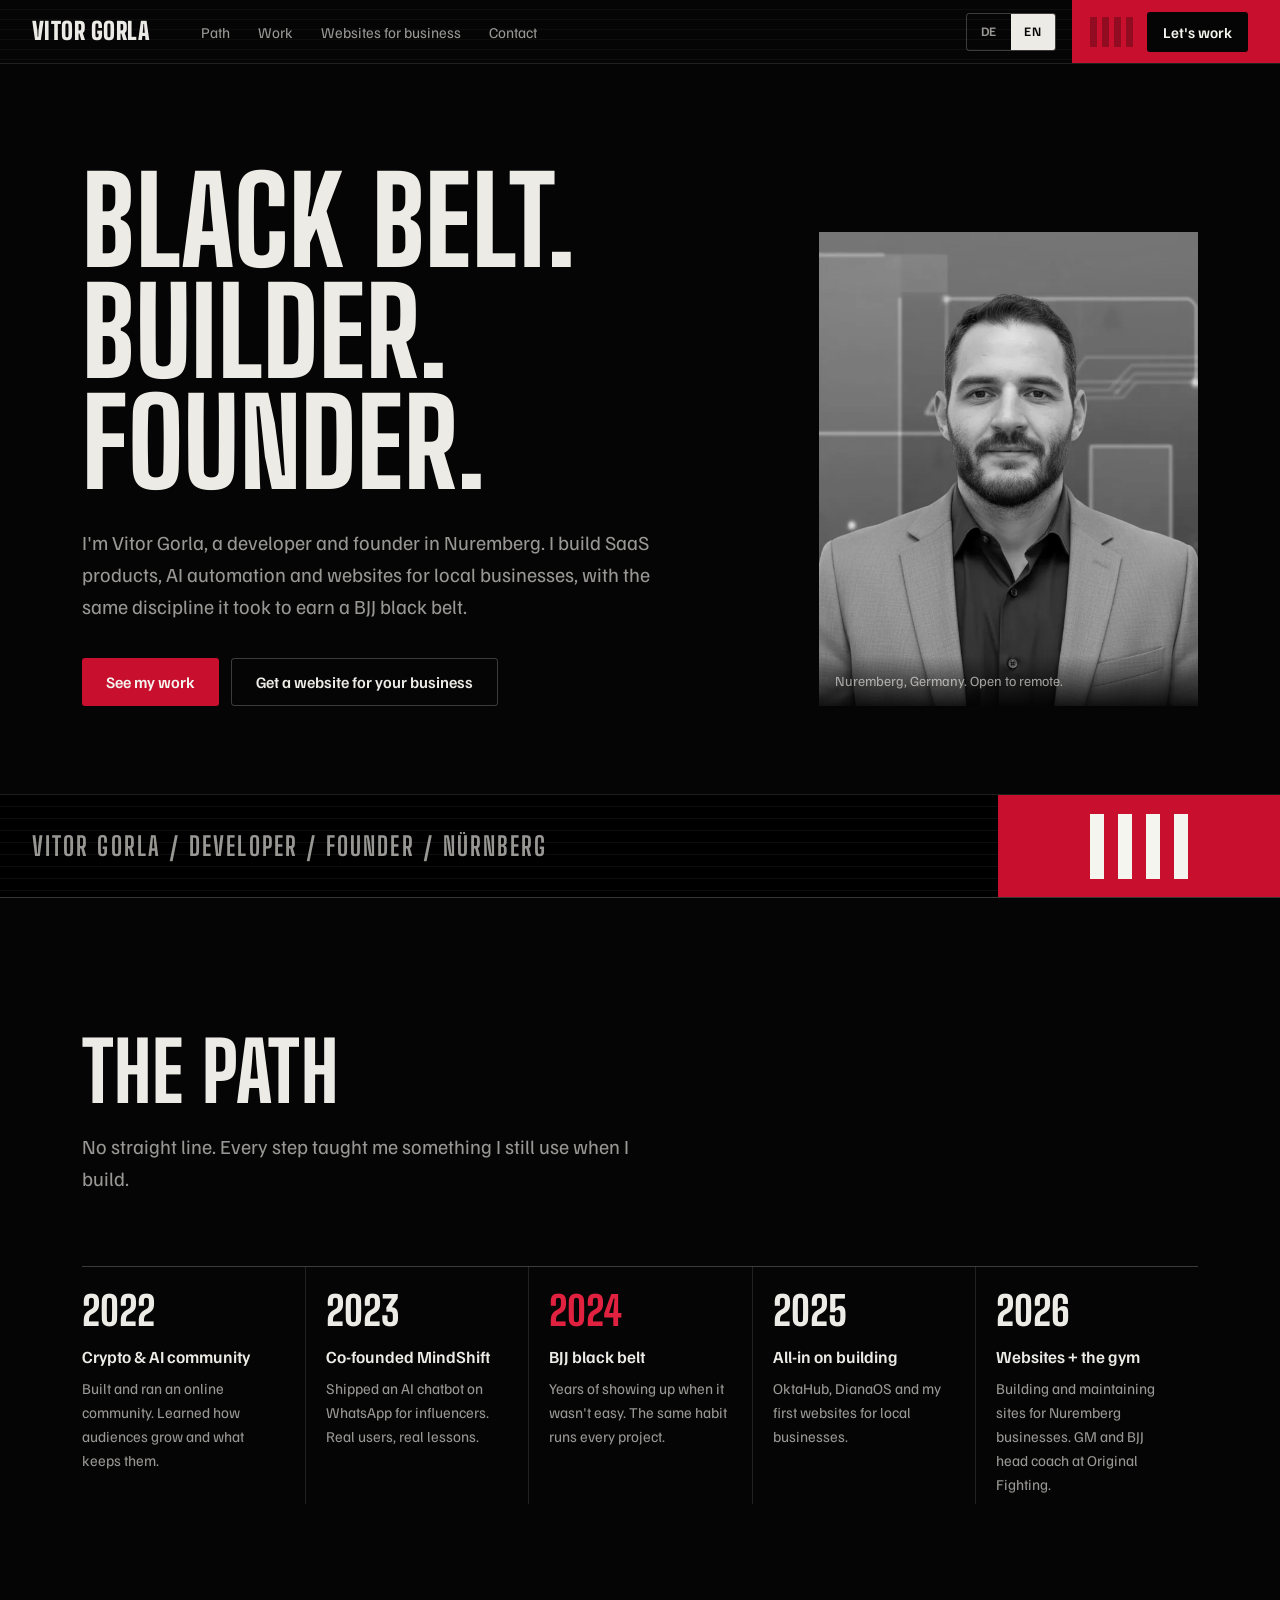
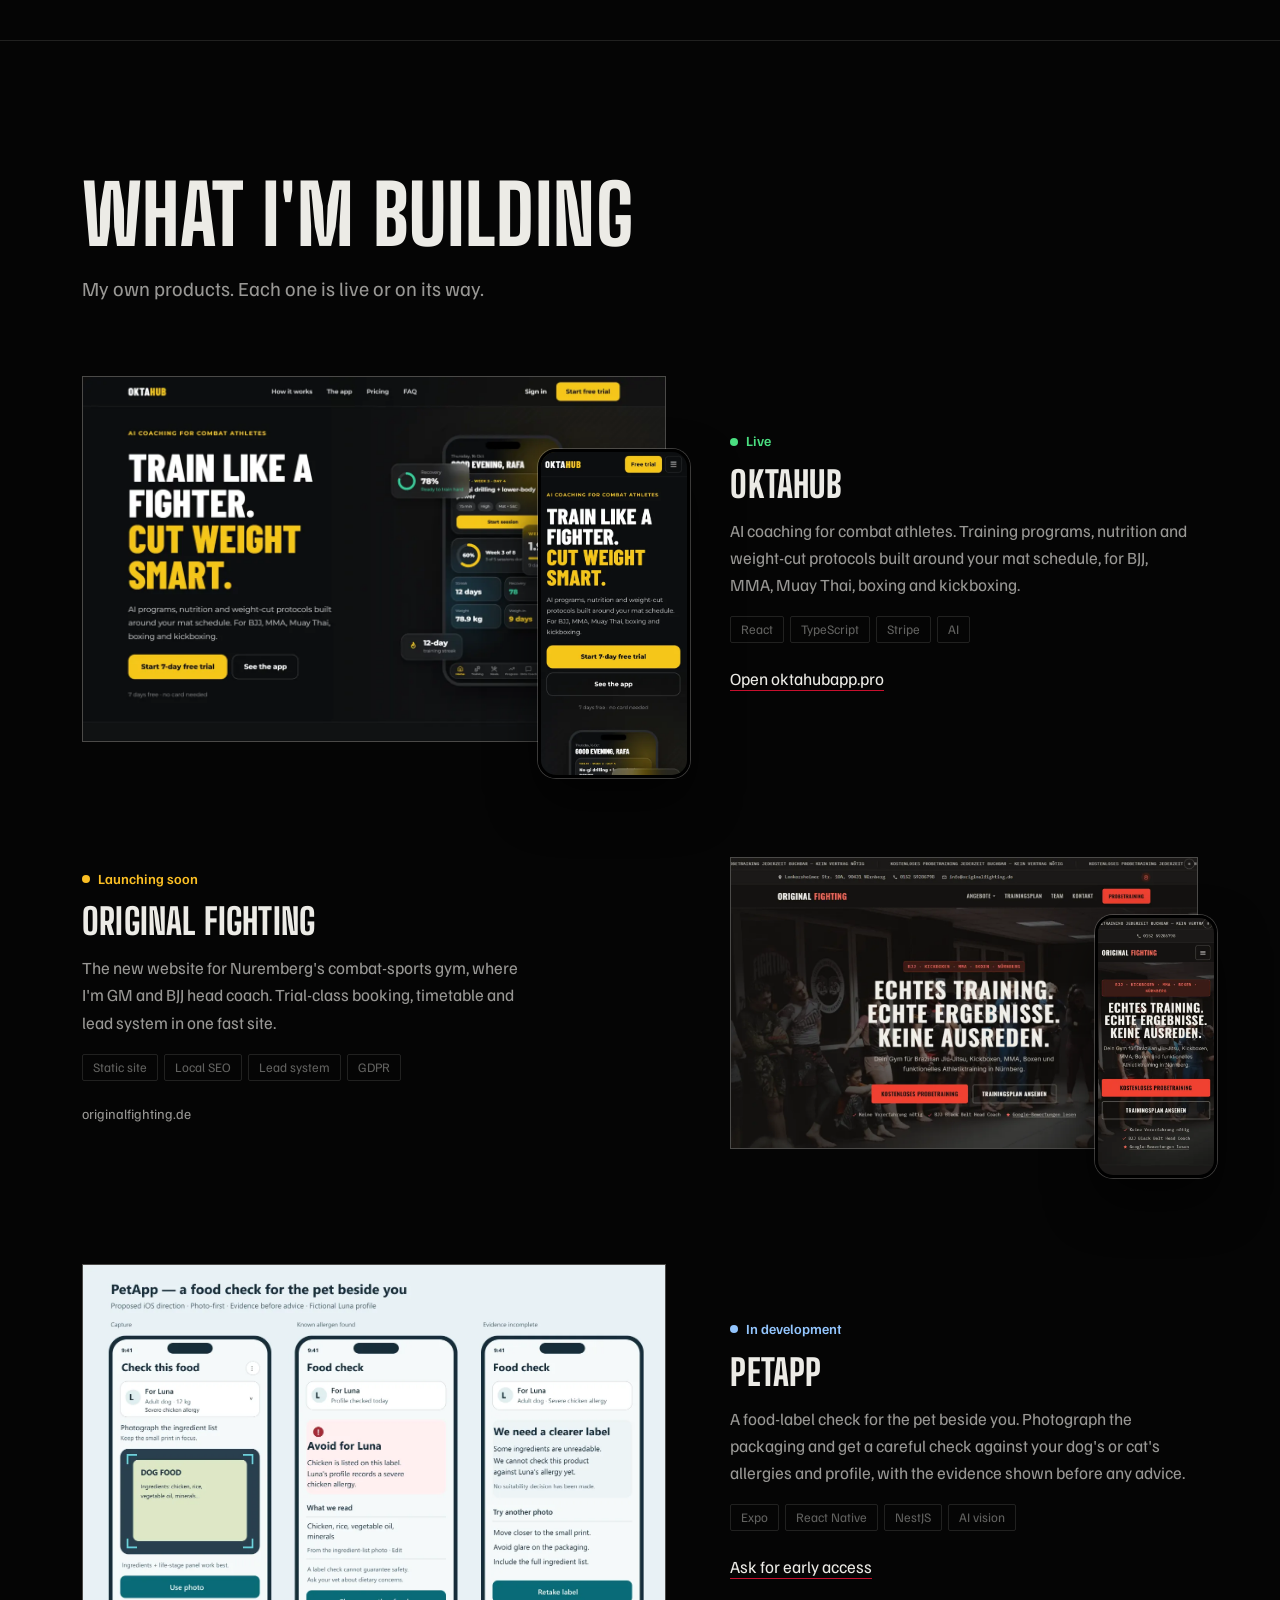
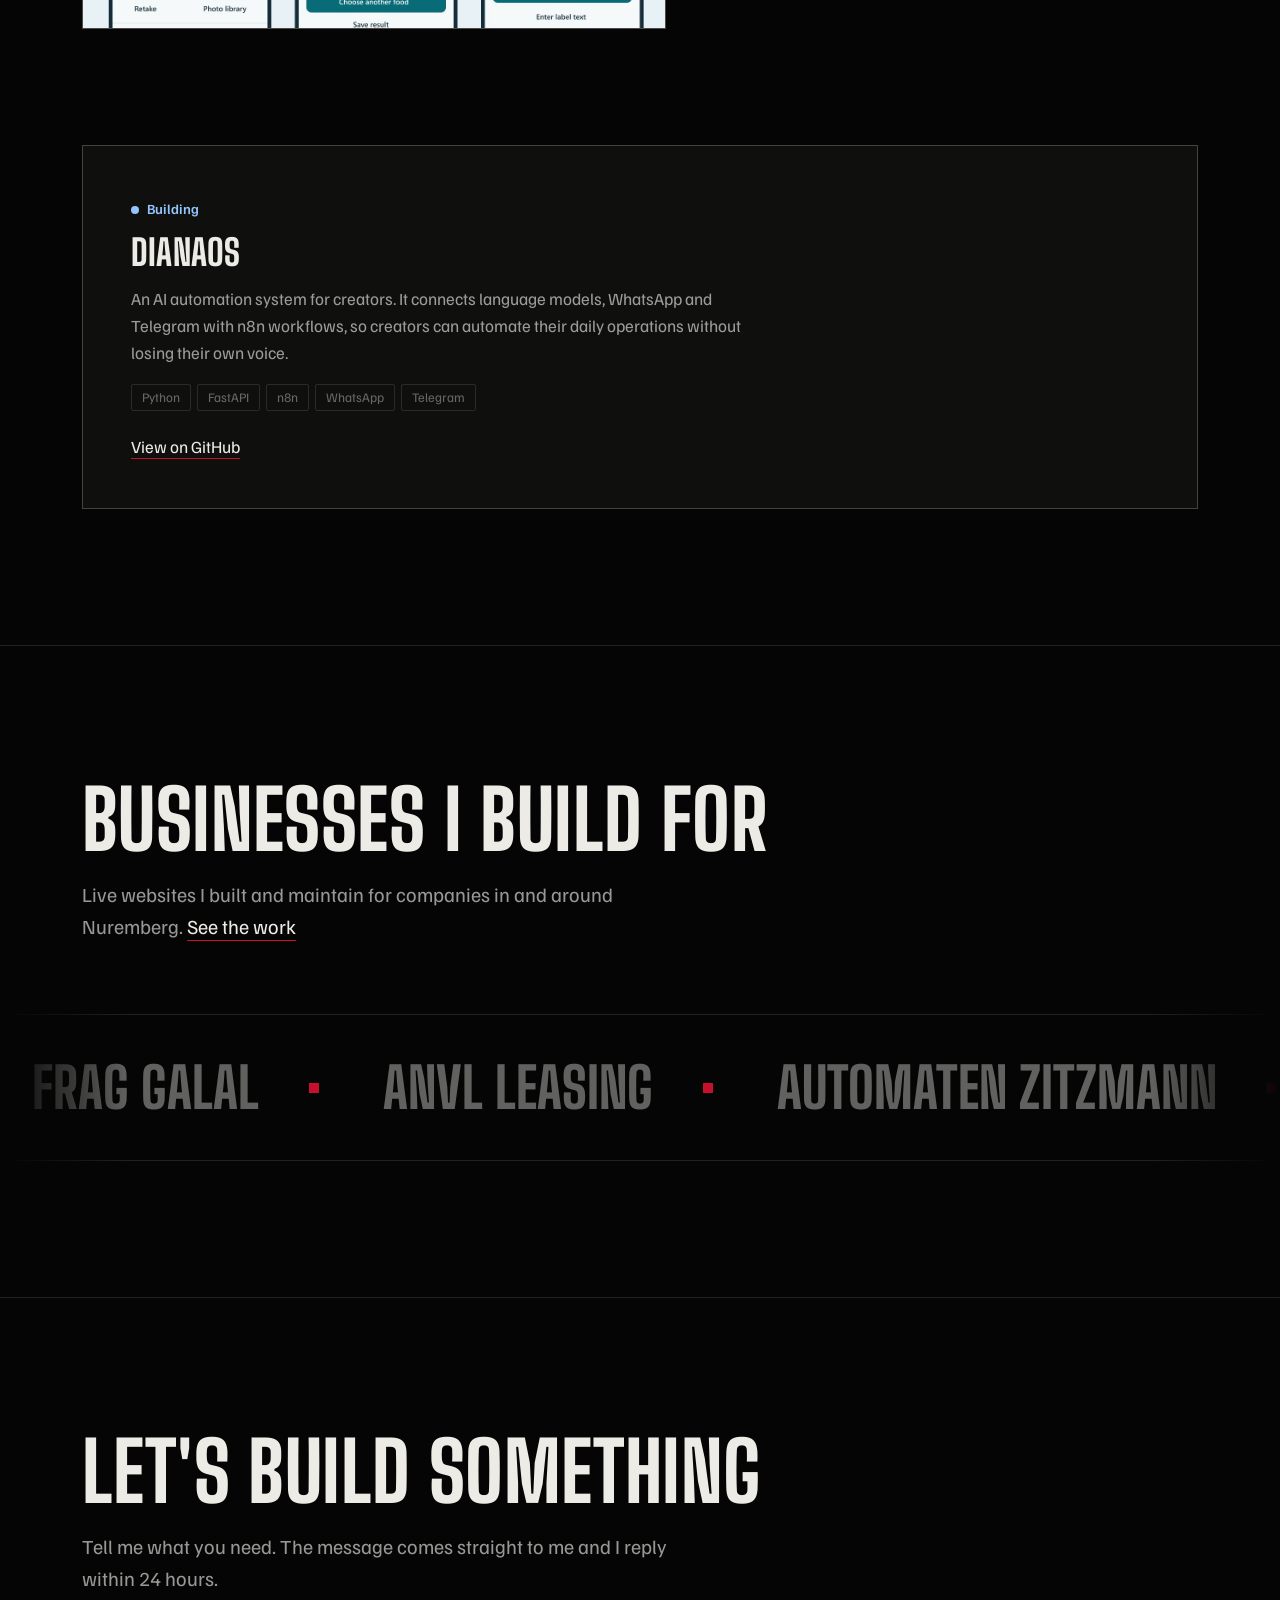
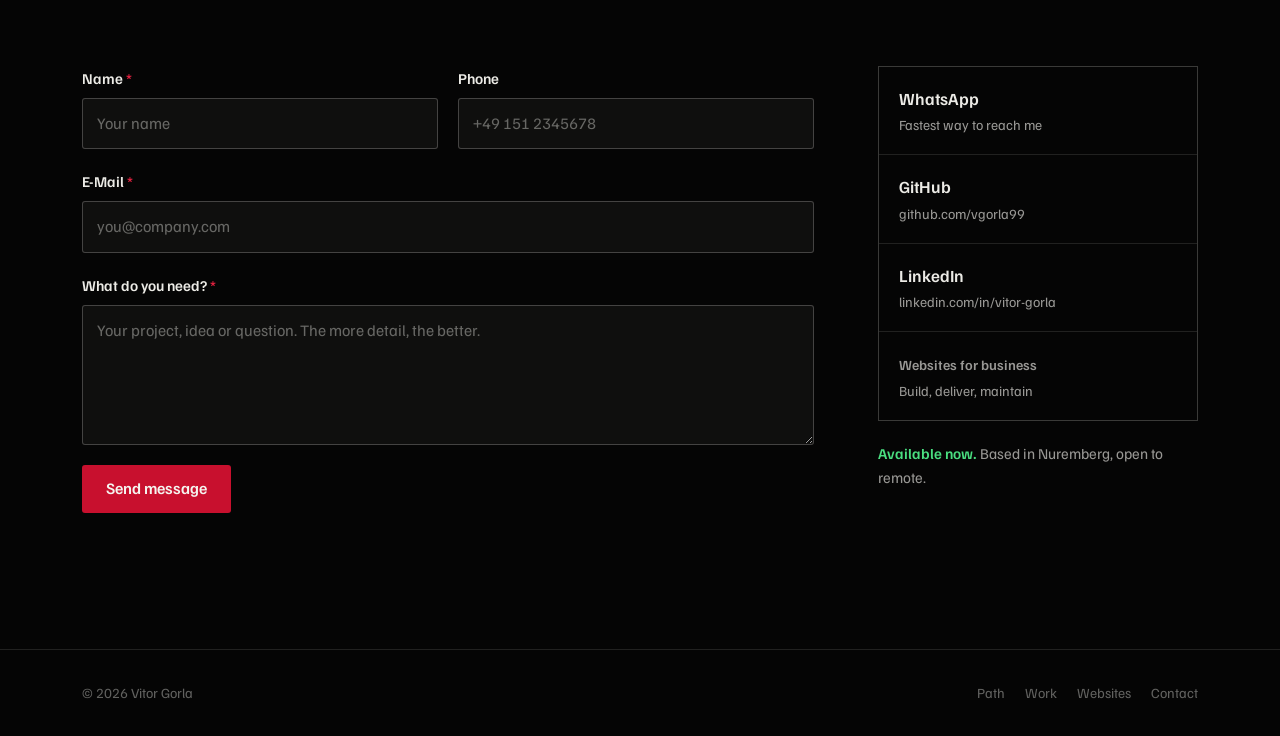
==== commit 832d1bd7: "feat: black belt redesign + bilingual services page - New design system (assets/site.css): belt nav " ====
--- a/index.html
+++ b/index.html
@@ -1,1317 +1,279 @@
 <!DOCTYPE html>
-<html lang="en" data-theme="dark">
+<html lang="en" data-title-en="Vitor Gorla · Developer, founder, BJJ black belt" data-title-de="Vitor Gorla · Entwickler, Gründer, BJJ-Schwarzgurt">
 <head>
   <meta charset="UTF-8">
   <meta name="viewport" content="width=device-width, initial-scale=1.0">
-  <meta name="description" content="Vitor Gorla — Developer & Founder. Building SaaS, AI automation, and apps that solve real problems.">
-  <meta name="color-scheme" content="dark light">
-  <title>Vitor Gorla · Developer &amp; Founder</title>
-  <link rel="preconnect" href="https://api.fontshare.com">
-  <link href="https://api.fontshare.com/v2/css?f[]=satoshi@400,500,700&f[]=cabinet-grotesk@700,800&display=swap" rel="stylesheet">
-  <style>
-    /* ═══════════════════════════════════════════
-       DESIGN TOKENS
-    ═══════════════════════════════════════════ */
-    :root {
-      /* ── Colour palette ── */
-      --bg:           #07090e;
-      --bg-raised:    #0c1018;
-      --bg-card:      #111720;
-      --bg-card-h:    #172030;
-      --bg-overlay:   rgba(7,9,14,.94);
-      --border:       rgba(255,255,255,0.07);
-      --border-h:     rgba(255,255,255,0.13);
-      --text:         #e4ecf5;
-      --muted:        rgba(228,236,245,0.52);
-      --subtle:       rgba(228,236,245,0.30);
-
-      --accent:       #0cc8d8;
-      --accent-lt:    #48dde8;
-      --accent-dim:   rgba(12,200,216,0.08);
-      --accent-bdr:   rgba(12,200,216,0.18);
-
-      /* ── Gradient text ── */
-      --grad-start:   #22d3ee;
-      --grad-end:     #0891b2;
-
-      /* ── Shadows ── */
-      --sh-sm: 0 1px 4px rgba(0,0,0,.4);
-      --sh-md: 0 4px 18px rgba(0,0,0,.45), 0 2px 6px rgba(0,0,0,.25);
-      --sh-lg: 0 12px 44px rgba(0,0,0,.55), 0 4px 14px rgba(0,0,0,.25);
-      --sh-xl: 0 24px 72px rgba(0,0,0,.6),  0 8px 24px rgba(0,0,0,.3);
-
-      /* ── Radii ── */
-      --r-sm: 8px; --r-md: 12px; --r-lg: 18px; --r-xl: 24px;
-
-      /* ── Spacing (8px base) ── */
-      --s1:8px; --s2:16px; --s3:24px; --s4:32px;
-      --s5:40px; --s6:48px; --s8:64px; --s10:80px; --s12:96px;
-
-      /* ── Layout ── */
-      --nav-h: 64px;
-      --max-w: 1120px;
-
-      /* ── Typography ── */
-      --ff-d: 'Cabinet Grotesk', system-ui, sans-serif;
-      --ff-b: 'Satoshi', system-ui, sans-serif;
-
-      /* ── Transitions ── */
-      --tf: 150ms ease;
-      --tb: 220ms ease;
-      --ts: 420ms ease;
-    }
-
-    [data-theme="light"] {
-      --bg:        #f0f4f9;
-      --bg-raised: #e4eaf2;
-      --bg-card:   #dae2ec;
-      --bg-card-h: #cfd9e6;
-      --bg-overlay:rgba(240,244,249,.95);
-      --border:    rgba(0,0,0,0.07);
-      --border-h:  rgba(0,0,0,0.13);
-      --text:      #0a0e17;
-      --muted:     rgba(10,14,23,0.54);
-      --subtle:    rgba(10,14,23,0.34);
-      --sh-sm: 0 1px 4px rgba(0,0,0,.06);
-      --sh-md: 0 4px 18px rgba(0,0,0,.09), 0 2px 6px rgba(0,0,0,.05);
-      --sh-lg: 0 12px 44px rgba(0,0,0,.11), 0 4px 14px rgba(0,0,0,.06);
-      --sh-xl: 0 24px 72px rgba(0,0,0,.13), 0 8px 24px rgba(0,0,0,.07);
-    }
-
-    /* ═══════════════════════════════════════════
-       RESET
-    ═══════════════════════════════════════════ */
-    *, *::before, *::after { box-sizing: border-box; margin: 0; padding: 0; }
-    html { scroll-behavior: smooth; -webkit-text-size-adjust: 100%; }
-    body {
-      font-family: var(--ff-b);
-      background: var(--bg); color: var(--text);
-      line-height: 1.6; overflow-x: hidden;
-      -webkit-font-smoothing: antialiased;
-      -moz-osx-font-smoothing: grayscale;
-      transition: background var(--ts), color var(--ts);
-    }
-    a   { color: inherit; text-decoration: none; }
-    img, svg { display: block; max-width: 100%; }
-    button  { font-family: var(--ff-b); cursor: pointer; border: none; background: none; }
-    ul, ol  { list-style: none; }
-
-    /* ── A11y: skip link ── */
-    .skip {
-      position: fixed; top: var(--s2); left: var(--s2); z-index: 999;
-      padding: 8px 16px; border-radius: var(--r-sm);
-      background: var(--accent); color: #000;
-      font-size: 13px; font-weight: 700;
-      transform: translateY(-200%);
-      transition: transform var(--tf);
-    }
-    .skip:focus { transform: translateY(0); }
-
-    /* ── Focus ring ── */
-    :focus-visible { outline: 2px solid var(--accent); outline-offset: 3px; border-radius: var(--r-sm); }
-
-    /* ── Selection ── */
-    ::selection { background: rgba(12,200,216,.25); color: var(--text); }
-
-    /* ── Scrollbar ── */
-    ::-webkit-scrollbar { width: 5px; }
-    ::-webkit-scrollbar-track { background: transparent; }
-    ::-webkit-scrollbar-thumb { background: var(--border-h); border-radius: 99px; }
-    ::-webkit-scrollbar-thumb:hover { background: var(--muted); }
-
-    /* ── Layout ── */
-    .container { width: 100%; max-width: var(--max-w); margin-inline: auto; padding-inline: var(--s3); }
-
-    /* ── Gradient text utility ── */
-    .grad-text {
-      background: linear-gradient(130deg, var(--grad-start) 0%, var(--accent) 45%, var(--grad-end) 100%);
-      -webkit-background-clip: text;
-      background-clip: text;
-      -webkit-text-fill-color: transparent;
-      color: transparent;
-    }
-
-    /* ═══════════════════════════════════════════
-       NAV
-    ═══════════════════════════════════════════ */
-    .nav {
-      position: sticky; top: 0; z-index: 200;
-      height: var(--nav-h);
-      display: flex; align-items: center;
-      background: var(--bg-overlay);
-      backdrop-filter: blur(24px) saturate(160%);
-      -webkit-backdrop-filter: blur(24px) saturate(160%);
-      border-bottom: 1px solid var(--border);
-      transition: background var(--ts);
-    }
-    .nav-inner {
-      display: flex; align-items: center;
-      justify-content: space-between; gap: var(--s2);
-    }
-    .nav-logo {
-      font-family: var(--ff-d); font-weight: 800;
-      font-size: 16px; letter-spacing: -.025em;
-      color: var(--text); white-space: nowrap;
-      transition: opacity var(--tf);
-    }
-    .nav-logo:hover { opacity: .7; }
-    .logo-dot { color: var(--accent); }
-
-    .nav-links { display: flex; align-items: center; gap: 2px; }
-    .nav-links a {
-      font-size: 13px; font-weight: 500; color: var(--muted);
-      padding: 6px 14px; border-radius: var(--r-sm);
-      transition: color var(--tf), background var(--tf);
-    }
-    .nav-links a:hover, .nav-links a.active { color: var(--text); background: var(--border); }
-
-    .nav-right { display: flex; align-items: center; gap: var(--s1); flex-shrink: 0; }
-
-    .theme-btn {
-      width: 36px; height: 36px; border-radius: var(--r-sm);
-      border: 1px solid var(--border); background: transparent;
-      color: var(--muted);
-      display: flex; align-items: center; justify-content: center;
-      transition: color var(--tf), border-color var(--tf), background var(--tf);
-    }
-    .theme-btn:hover { color: var(--text); border-color: var(--border-h); background: var(--border); }
-    .theme-btn svg { width: 16px; height: 16px; pointer-events: none; stroke: currentColor; }
-
-    .nav-cta {
-      display: inline-flex; align-items: center;
-      padding: 8px 18px; border-radius: var(--r-sm);
-      background: var(--accent); color: #000;
-      font-size: 13px; font-weight: 700;
-      transition: opacity var(--tf), transform var(--tf), box-shadow var(--tf);
-    }
-    .nav-cta:hover { opacity: .88; transform: translateY(-1px); box-shadow: 0 4px 16px rgba(12,200,216,.35); }
-
-    /* ── Hamburger ── */
-    .nav-ham {
-      display: none;
-      width: 36px; height: 36px;
-      border-radius: var(--r-sm);
-      border: 1px solid var(--border);
-      background: transparent;
-      flex-direction: column; align-items: center; justify-content: center; gap: 5px;
-    }
-    .nav-ham span {
-      display: block; width: 18px; height: 1.5px;
-      background: var(--muted); border-radius: 99px;
-      transition: transform var(--tb), opacity var(--tb), background var(--tb);
-    }
-    .nav-ham[aria-expanded="true"] span:nth-child(1) { transform: translateY(6.5px) rotate(45deg); background: var(--text); }
-    .nav-ham[aria-expanded="true"] span:nth-child(2) { opacity: 0; }
-    .nav-ham[aria-expanded="true"] span:nth-child(3) { transform: translateY(-6.5px) rotate(-45deg); background: var(--text); }
-
-    /* ── Mobile overlay ── */
-    .mob-nav {
-      display: none;
-      position: fixed; inset: 0; z-index: 190;
-      background: var(--bg-overlay);
-      backdrop-filter: blur(28px);
-      -webkit-backdrop-filter: blur(28px);
-      flex-direction: column; align-items: flex-start; justify-content: center;
-      padding: var(--s8) var(--s4);
-      opacity: 0; pointer-events: none;
-      transition: opacity var(--tb);
-    }
-    .mob-nav.open { opacity: 1; pointer-events: all; }
-    .mob-nav a {
-      font-family: var(--ff-d); font-weight: 800;
-      font-size: clamp(28px, 8vw, 44px);
-      letter-spacing: -.035em; color: var(--text);
-      padding: var(--s2) 0; display: block;
-      transition: color var(--tf);
-    }
-    .mob-nav a:hover { color: var(--accent); }
-    .mob-cta {
-      margin-top: var(--s6);
-      display: inline-flex; align-items: center; gap: var(--s1);
-      padding: 14px 28px; border-radius: var(--r-md);
-      background: var(--accent); color: #000;
-      font-size: 15px; font-weight: 700;
-    }
-
-    /* ═══════════════════════════════════════════
-       HERO
-    ═══════════════════════════════════════════ */
-    .hero {
-      min-height: calc(100svh - var(--nav-h));
-      display: flex; align-items: center;
-      position: relative; overflow: hidden;
-    }
-
-    /* Grid background */
-    .hero-grid {
-      position: absolute; inset: 0; pointer-events: none; z-index: 0;
-      background-image:
-        linear-gradient(rgba(12,200,216,.04) 1px, transparent 1px),
-        linear-gradient(90deg, rgba(12,200,216,.04) 1px, transparent 1px);
-      background-size: 52px 52px;
-    }
-    [data-theme="light"] .hero-grid {
-      background-image:
-        linear-gradient(rgba(12,200,216,.07) 1px, transparent 1px),
-        linear-gradient(90deg, rgba(12,200,216,.07) 1px, transparent 1px);
-    }
-
-    /* Radial glow — the premium touch */
-    .hero-glow {
-      position: absolute; top: -80px; left: 50%;
-      transform: translateX(-50%);
-      width: 800px; height: 600px;
-      background: radial-gradient(ellipse at 50% 30%,
-        rgba(12,200,216,.13) 0%,
-        rgba(8,145,178,.07) 40%,
-        transparent 70%);
-      pointer-events: none; z-index: 0;
-    }
-
-    /* Bottom fade */
-    .hero-fade {
-      position: absolute; bottom: 0; left: 0; right: 0; height: 200px;
-      background: linear-gradient(transparent, var(--bg));
-      pointer-events: none; z-index: 1;
-    }
-
-    .hero-inner {
-      display: grid;
-      grid-template-columns: 1fr min(340px, 36%);
-      gap: clamp(40px, 7vw, 96px);
-      align-items: center; width: 100%;
-      position: relative; z-index: 2;
-      padding-block: clamp(60px, 10vh, 100px);
-    }
-
-    /* Badge */
-    .hero-badge {
-      display: inline-flex; align-items: center; gap: var(--s1);
-      padding: 6px 14px; margin-bottom: var(--s4);
-      background: var(--accent-dim); border: 1px solid var(--accent-bdr);
-      border-radius: 999px; font-size: 13px; font-weight: 500; color: var(--accent-lt);
-    }
-    .badge-dot {
-      width: 7px; height: 7px; border-radius: 50%;
-      background: #22c55e; flex-shrink: 0;
-      box-shadow: 0 0 0 3px rgba(34,197,94,.2);
-      animation: bpulse 2.2s ease-in-out infinite;
-    }
-    @keyframes bpulse {
-      0%,100% { box-shadow: 0 0 0 3px rgba(34,197,94,.2); }
-      50%      { box-shadow: 0 0 0 7px rgba(34,197,94,.06); }
-    }
-
-    /* Headline */
-    .hero-h1 {
-      font-family: var(--ff-d); font-weight: 800;
-      font-size: clamp(36px, 5.2vw, 68px);
-      line-height: 1.04; letter-spacing: -.038em;
-      color: var(--text); margin-bottom: var(--s3);
-    }
-    /* Cursor stays teal (not gradient) */
-    .type-cursor {
-      color: var(--accent); font-weight: 300;
-      animation: cblink 1s step-end infinite;
-    }
-    @keyframes cblink { 0%,100% { opacity:1; } 50% { opacity:0; } }
-
-    /* Sub */
-    .hero-sub {
-      font-size: clamp(15px, 1.8vw, 17px); color: var(--muted);
-      line-height: 1.75; max-width: 48ch; margin-bottom: var(--s5);
-    }
-
-    /* CTAs */
-    .hero-ctas { display: flex; align-items: center; gap: var(--s2); flex-wrap: wrap; }
-
-    .btn-primary {
-      display: inline-flex; align-items: center; gap: var(--s1);
-      padding: 12px 24px; border-radius: var(--r-md);
-      background: var(--accent); color: #000;
-      font-size: 14px; font-weight: 700;
-      box-shadow: 0 2px 8px rgba(12,200,216,.28);
-      transition: opacity var(--tf), transform var(--tf), box-shadow var(--tf);
-    }
-    .btn-primary:hover { opacity: .88; transform: translateY(-2px); box-shadow: 0 6px 24px rgba(12,200,216,.45); }
-    .btn-primary:active { transform: translateY(0); }
-
-    .btn-ghost {
-      display: inline-flex; align-items: center; gap: var(--s1);
-      padding: 12px 24px; border-radius: var(--r-md);
-      background: transparent; color: var(--muted);
-      font-size: 14px; font-weight: 600;
-      border: 1px solid var(--border-h);
-      transition: color var(--tf), border-color var(--tf), background var(--tf), transform var(--tf);
-    }
-    .btn-ghost:hover { color: var(--text); background: var(--border); transform: translateY(-2px); }
-    .btn-ghost:active { transform: translateY(0); }
-
-    /* Photo */
-    .photo-wrap { position: relative; }
-    .hero-photo {
-      width: 100%; aspect-ratio: 3/4; object-fit: cover;
-      border-radius: var(--r-xl); border: 1px solid var(--border);
-      box-shadow: var(--sh-xl); display: block;
-      /* Fallback when image is missing */
-      background: linear-gradient(145deg, var(--bg-raised) 0%, var(--bg-card) 100%);
-      min-height: 200px;
-    }
-    .photo-wrap::after {
-      content: '';
-      position: absolute; bottom: -16px; right: -16px;
-      width: 76px; height: 76px; border-radius: 18px;
-      background: var(--accent); opacity: .12; z-index: -1;
-    }
-
-    /* ═══════════════════════════════════════════
-       SECTION SHARED
-    ═══════════════════════════════════════════ */
-    .section { padding-block: var(--s12); }
-
-    .eyebrow {
-      font-size: 11px; font-weight: 700; letter-spacing: .14em;
-      text-transform: uppercase; color: var(--accent); margin-bottom: var(--s2);
-    }
-    .sec-title {
-      font-family: var(--ff-d); font-weight: 800;
-      font-size: clamp(24px, 3.6vw, 40px);
-      letter-spacing: -.03em; line-height: 1.1;
-      color: var(--text); margin-bottom: var(--s2);
-    }
-    .sec-desc {
-      font-size: 16px; color: var(--muted);
-      max-width: 52ch; line-height: 1.72; margin-bottom: var(--s6);
-    }
-    .divider { height: 1px; background: var(--border); }
-
-    /* ── Card base mixin ── */
-    .card-base {
-      background: var(--bg-card);
-      border: 1px solid var(--border);
-      border-radius: var(--r-lg);
-      position: relative; overflow: hidden;
-      transition: transform var(--tb), box-shadow var(--tb), border-color var(--tb), background var(--tb);
-    }
-    /* Top-edge highlight */
-    .card-base::before {
-      content: '';
-      position: absolute; top: 0; left: 0; right: 0; height: 1px;
-      background: linear-gradient(90deg, transparent, rgba(255,255,255,.07), transparent);
-      transition: opacity var(--tb); opacity: 0;
-    }
-    .card-base:hover { transform: translateY(-3px); box-shadow: var(--sh-lg); border-color: var(--border-h); background: var(--bg-card-h); }
-    .card-base:hover::before { opacity: 1; }
-
-    /* Card icon box */
-    .c-icon {
-      width: 44px; height: 44px; border-radius: 11px;
-      background: var(--accent-dim); border: 1px solid var(--accent-bdr);
-      display: flex; align-items: center; justify-content: center;
-      color: var(--accent); flex-shrink: 0;
-    }
-    .c-icon svg { width: 20px; height: 20px; }
-
-    /* ═══════════════════════════════════════════
-       BENTO — WHAT I BUILD
-    ═══════════════════════════════════════════ */
-    .bento {
-      display: grid;
-      grid-template-columns: 1.35fr 1fr;
-      grid-template-rows: 1fr 1fr;
-      gap: 12px;
-    }
-    .bc {
-      padding: var(--s4);
-      /* inherits card-base */
-      background: var(--bg-card); border: 1px solid var(--border);
-      border-radius: var(--r-lg); position: relative; overflow: hidden;
-      transition: transform var(--tb), box-shadow var(--tb), border-color var(--tb), background var(--tb);
-    }
-    .bc::before {
-      content: ''; position: absolute; top: 0; left: 0; right: 0; height: 1px;
-      background: linear-gradient(90deg, transparent, rgba(255,255,255,.07), transparent);
-      opacity: 0; transition: opacity var(--tb);
-    }
-    .bc:hover { transform: translateY(-3px); box-shadow: var(--sh-lg); border-color: var(--border-h); background: var(--bg-card-h); }
-    .bc:hover::before { opacity: 1; }
-    .bc--big { grid-row: span 2; display: flex; flex-direction: column; }
-    .bc .c-icon { margin-bottom: var(--s3); }
-    .bc h3 { font-family: var(--ff-d); font-weight: 800; font-size: 20px; letter-spacing: -.025em; color: var(--text); margin-bottom: var(--s2); }
-    .bc--big h3 { font-size: 26px; }
-    .bc p { font-size: 14px; color: var(--muted); line-height: 1.72; }
-    .bc--big p { font-size: 15px; }
-    .bc p + p { margin-top: var(--s2); }
-    .bpills { display: flex; flex-wrap: wrap; gap: var(--s1); margin-top: var(--s3); }
-    .bpill {
-      font-size: 12px; font-weight: 600; padding: 4px 12px;
-      border-radius: 999px; border: 1px solid var(--border);
-      color: var(--subtle); background: rgba(255,255,255,.02);
-    }
-    [data-theme="light"] .bpill { background: rgba(0,0,0,.02); }
-
-    /* ═══════════════════════════════════════════
-       PROJECTS
-    ═══════════════════════════════════════════ */
-    .proj-grid { display: grid; grid-template-columns: repeat(2,1fr); gap: 12px; }
-
-    .pc {
-      background: var(--bg-card); border: 1px solid var(--border);
-      border-radius: var(--r-lg); padding: var(--s4) var(--s4) var(--s3);
-      display: flex; flex-direction: column; gap: var(--s2);
-      position: relative; overflow: hidden;
-      transition: transform var(--tb), box-shadow var(--tb), border-color var(--tb), background var(--tb);
-    }
-    .pc::before {
-      content: ''; position: absolute; top: 0; left: 0; right: 0; height: 1px;
-      background: linear-gradient(90deg, transparent, rgba(255,255,255,.07), transparent);
-      opacity: 0; transition: opacity var(--tb);
-    }
-    .pc:hover { transform: translateY(-3px); box-shadow: var(--sh-lg); border-color: var(--border-h); background: var(--bg-card-h); }
-    .pc:hover::before { opacity: 1; }
-
-    .pc--star {
-      border-color: var(--accent-bdr);
-      background: linear-gradient(160deg, rgba(12,200,216,.07) 0%, var(--bg-card) 60%);
-    }
-    .pc--star:hover { border-color: rgba(12,200,216,.32); }
-
-    .pc-top { display: flex; align-items: flex-start; justify-content: space-between; gap: var(--s2); }
-    .pc-name { font-family: var(--ff-d); font-weight: 800; font-size: 19px; letter-spacing: -.025em; color: var(--text); }
-
-    /* Badges */
-    .badge {
-      display: inline-flex; align-items: center; gap: 5px;
-      padding: 4px 10px; border-radius: 6px;
-      font-size: 10px; font-weight: 700; letter-spacing: .07em;
-      text-transform: uppercase; white-space: nowrap; flex-shrink: 0;
-    }
-    .bd { width: 5px; height: 5px; border-radius: 50%; flex-shrink: 0; }
-    .b-focus  { background: var(--accent-dim); color: var(--accent);  border: 1px solid var(--accent-bdr); }
-    .b-focus  .bd { background: var(--accent); }
-    .b-build  { background: rgba(245,158,11,.08); color: #e5ac0e; border: 1px solid rgba(245,158,11,.2); }
-    .b-build  .bd { background: #f59e0b; }
-    .b-new    { background: rgba(168,85,247,.08); color: #c084fc; border: 1px solid rgba(168,85,247,.2); }
-    .b-new    .bd { background: #a855f7; }
-
-    .pc-desc { font-size: 14px; color: var(--muted); line-height: 1.72; flex: 1; }
-    .pstack  { display: flex; flex-wrap: wrap; gap: 6px; }
-    .spill {
-      font-size: 11px; font-weight: 600; padding: 3px 10px;
-      border-radius: 999px; border: 1px solid var(--border); color: var(--subtle);
-    }
-    .pcta {
-      display: inline-flex; align-items: center; gap: 6px;
-      font-size: 13px; font-weight: 700;
-      color: var(--accent); background: var(--accent-dim);
-      border: 1px solid var(--accent-bdr);
-      padding: 9px 16px; border-radius: var(--r-sm); align-self: flex-start;
-      transition: opacity var(--tf), transform var(--tf), box-shadow var(--tf);
-    }
-    .pcta:hover { opacity: .82; transform: translateY(-1px); box-shadow: 0 4px 14px rgba(12,200,216,.28); }
-    .pcta:active { transform: translateY(0); }
-    .pcta svg { width: 14px; height: 14px; stroke: currentColor; flex-shrink: 0; }
-
-    /* ═══════════════════════════════════════════
-       STACK MARQUEE
-    ═══════════════════════════════════════════ */
-    .stack-sec { padding-block: var(--s8); overflow: hidden; }
-    .stack-hdr { margin-bottom: var(--s5); }
-    .mq-wrap { position: relative; overflow: hidden; }
-    .mq-wrap::before, .mq-wrap::after {
-      content: ''; position: absolute;
-      top: 0; bottom: 0; width: 120px; z-index: 2; pointer-events: none;
-    }
-    .mq-wrap::before { left:  0; background: linear-gradient( 90deg, var(--bg), transparent); }
-    .mq-wrap::after  { right: 0; background: linear-gradient(-90deg, var(--bg), transparent); }
-    .mq-track {
-      display: flex; width: max-content;
-      animation: marquee 32s linear infinite;
-    }
-    .mq-track:hover { animation-play-state: paused; }
-    @keyframes marquee { from { transform: translateX(0); } to { transform: translateX(-50%); } }
-    .chip {
-      display: flex; align-items: center; gap: 10px;
-      padding: 11px 20px; margin-right: 10px;
-      background: var(--bg-card); border: 1px solid var(--border);
-      border-radius: var(--r-md); white-space: nowrap;
-      transition: border-color var(--tf), background var(--tf);
-    }
-    .chip:hover { border-color: var(--border-h); background: var(--bg-card-h); }
-    .chip img { width: 18px; height: 18px; object-fit: contain; flex-shrink: 0; }
-    .chip-lbl { font-size: 13px; font-weight: 600; color: var(--muted); }
-    .chip--ac { background: var(--accent-dim) !important; border-color: var(--accent-bdr) !important; }
-    .chip--ac .chip-lbl { color: var(--accent) !important; font-weight: 700; }
-
-    /* ═══════════════════════════════════════════
-       ABOUT
-    ═══════════════════════════════════════════ */
-    .about-layout {
-      display: grid; grid-template-columns: 1fr 1fr;
-      gap: clamp(40px, 7vw, 96px); align-items: start;
-    }
-    .about-hl {
-      font-family: var(--ff-d); font-weight: 800;
-      font-size: clamp(26px, 3.2vw, 40px);
-      letter-spacing: -.03em; line-height: 1.1;
-      color: var(--text); margin-bottom: var(--s3);
-    }
-    .about-body { font-size: 15px; color: var(--muted); line-height: 1.8; }
-    .about-body p + p { margin-top: var(--s2); }
-    .about-body strong { color: var(--text); font-weight: 700; }
-
-    /* Timeline */
-    .tl { position: relative; padding-left: 28px; }
-    .tl::before {
-      content: ''; position: absolute; left: 0; top: 8px; bottom: 8px;
-      width: 1px; background: var(--border);
-    }
-    .ti { position: relative; padding-bottom: var(--s4); }
-    .ti:last-child { padding-bottom: 0; }
-    .tdot {
-      position: absolute; left: -35px; top: 4px;
-      width: 12px; height: 12px; border-radius: 50%;
-      background: var(--bg); border: 2px solid var(--border);
-      transition: border-color var(--tb), background var(--tb), box-shadow var(--tb);
-    }
-    .ti:hover .tdot { border-color: var(--accent); background: var(--accent); box-shadow: 0 0 0 4px rgba(12,200,216,.14); }
-    .tyear { font-size: 11px; font-weight: 700; letter-spacing: .1em; color: var(--accent); display: block; margin-bottom: 4px; }
-    .tlbl  { font-size: 15px; font-weight: 600; color: var(--text); display: block; }
-    .tsub  { font-size: 13px; color: var(--muted); margin-top: 3px; }
-
-    /* ═══════════════════════════════════════════
-       CONTACT
-    ═══════════════════════════════════════════ */
-    .contact-layout {
-      display: grid;
-      grid-template-columns: 1fr 300px;
-      gap: var(--s4);
-      margin-bottom: var(--s4);
-      align-items: start;
-    }
-
-    /* ── Contact form ── */
-    .cf-wrap { position: relative; }
-    .cf {
-      background: var(--bg-card);
-      border: 1px solid var(--border);
-      border-radius: var(--r-xl);
-      padding: var(--s5);
-      display: flex; flex-direction: column; gap: var(--s3);
-    }
-    .cf-row { display: grid; grid-template-columns: 1fr 1fr; gap: var(--s3); }
-    .cf-field { display: flex; flex-direction: column; gap: 7px; }
-    .cf-field label {
-      font-size: 13px; font-weight: 600;
-      color: var(--muted); letter-spacing: .02em;
-    }
-    .cf-field input,
-    .cf-field textarea {
-      background: var(--bg-raised);
-      border: 1px solid var(--border);
-      border-radius: var(--r-md);
-      padding: 12px 14px;
-      font-family: var(--ff-b); font-size: 14px;
-      color: var(--text);
-      outline: none;
-      transition: border-color var(--tf), box-shadow var(--tf);
-      resize: vertical;
-    }
-    .cf-field input::placeholder,
-    .cf-field textarea::placeholder { color: var(--subtle); }
-    .cf-field input:focus,
-    .cf-field textarea:focus {
-      border-color: var(--accent-bdr);
-      box-shadow: 0 0 0 3px rgba(12,200,216,.08);
-    }
-    .cf-field textarea { min-height: 128px; line-height: 1.6; }
-    .cf-btn {
-      display: inline-flex; align-items: center; gap: 10px;
-      padding: 13px 28px; border-radius: var(--r-md);
-      background: var(--accent); color: #000;
-      font-family: var(--ff-d); font-weight: 800;
-      font-size: 15px; letter-spacing: -.01em;
-      align-self: flex-start;
-      box-shadow: 0 4px 16px rgba(12,200,216,.28);
-      transition: opacity var(--tf), transform var(--tf), box-shadow var(--tf);
-    }
-    .cf-btn:hover { opacity: .88; transform: translateY(-2px); box-shadow: 0 8px 28px rgba(12,200,216,.46); }
-    .cf-btn:active { transform: translateY(0); }
-    .cf-btn svg { width:16px; height:16px; stroke: currentColor; flex-shrink:0; }
-
-    /* ── Form success state ── */
-    .cf-success {
-      position: absolute; inset: 0;
-      background: var(--bg-card);
-      border: 1px solid var(--border);
-      border-radius: var(--r-xl);
-      display: flex; align-items: center; justify-content: center;
-      flex-direction: column; gap: var(--s2); text-align: center;
-      padding: var(--s5);
-    }
-    .cf-success[hidden] { display: none; }
-    .cf-success-icon {
-      width: 48px; height: 48px; border-radius: 50%;
-      background: rgba(12,200,216,.12);
-      display: flex; align-items: center; justify-content: center;
-      font-size: 22px;
-    }
-    .cf-success h3 { font-family: var(--ff-d); font-size: 20px; font-weight: 800; }
-    .cf-success p  { font-size: 14px; color: var(--muted); max-width: 280px; }
-
-    /* ── Contact sidebar ── */
-    .contact-side { display: flex; flex-direction: column; gap: 12px; }
-    .ccard {
-      background: var(--bg-card); border: 1px solid var(--border);
-      border-radius: var(--r-lg); padding: var(--s3);
-      display: flex; flex-direction: column; gap: 8px;
-      position: relative; overflow: hidden;
-      text-decoration: none;
-      transition: transform var(--tb), box-shadow var(--tb), border-color var(--tb), background var(--tb);
-    }
-    .ccard::before {
-      content: ''; position: absolute; top: 0; left: 0; right: 0; height: 1px;
-      background: linear-gradient(90deg, transparent, rgba(255,255,255,.08), transparent);
-      opacity: 0; transition: opacity var(--tb);
-    }
-    .ccard:hover { transform: translateY(-3px); box-shadow: var(--sh-lg); border-color: var(--border-h); background: var(--bg-card-h); }
-    .ccard:hover::before { opacity: 1; }
-    .ccard-title { font-family: var(--ff-d); font-weight: 800; font-size: 15px; color: var(--text); }
-    .ccard-sub   { font-size: 12px; color: var(--muted); }
-    .contact-avail {
-      font-size: 13px; color: var(--subtle); line-height: 1.7;
-      padding: var(--s2);
-    }
-    .contact-avail span { color: var(--accent); font-weight: 600; }
-
-    /* ── "Let's talk" CTA below form ── */
-    .foot-cta { display: flex; align-items: center; gap: var(--s3); flex-wrap: wrap; }
-    .btn-talk {
-      display: inline-flex; align-items: center; gap: 10px;
-      padding: 14px 32px; border-radius: var(--r-md);
-      background: var(--accent); color: #000;
-      font-family: var(--ff-d); font-weight: 800;
-      font-size: 16px; letter-spacing: -.02em;
-      box-shadow: 0 4px 16px rgba(12,200,216,.3);
-      transition: opacity var(--tf), transform var(--tf), box-shadow var(--tf);
-    }
-    .btn-talk:hover { opacity: .88; transform: translateY(-2px); box-shadow: 0 8px 28px rgba(12,200,216,.48); }
-    .btn-talk:active { transform: translateY(0); }
-    .btn-talk svg { width: 20px; height: 20px; stroke: currentColor; }
-    .contact-note { font-size: 14px; color: var(--subtle); }
-
-    /* ═══════════════════════════════════════════
-       FOOTER
-    ═══════════════════════════════════════════ */
-    footer { border-top: 1px solid var(--border); padding-block: var(--s4); }
-    .foot-in {
-      display: flex; align-items: center;
-      justify-content: space-between; flex-wrap: wrap; gap: var(--s2);
-    }
-    .foot-l { font-size: 13px; color: var(--subtle); }
-    .foot-r { display: flex; gap: var(--s3); }
-    .foot-r a { font-size: 13px; color: var(--subtle); transition: color var(--tf); }
-    .foot-r a:hover { color: var(--muted); }
-
-    /* ═══════════════════════════════════════════
-       SCROLL REVEAL
-    ═══════════════════════════════════════════ */
-    .reveal { opacity: 0; transform: translateY(24px); transition: opacity .5s ease, transform .5s ease; }
-    .reveal.in { opacity: 1; transform: translateY(0); }
-    .d1 { transition-delay: .08s; }
-    .d2 { transition-delay: .16s; }
-    .d3 { transition-delay: .24s; }
-
-    /* ═══════════════════════════════════════════
-       RESPONSIVE
-    ═══════════════════════════════════════════ */
-    @media (min-width: 1024px) { .nav-ham { display: none; } }
-
-    @media (max-width: 1023px) {
-      .nav-links  { display: none; }
-      .nav-ham    { display: flex; }
-      .mob-nav    { display: flex; }
-    }
-    @media (max-width: 899px) {
-      .hero-inner     { grid-template-columns: 1fr; gap: var(--s6); padding-block: 60px 80px; }
-      .photo-wrap     { max-width: 240px; }
-      .bento          { grid-template-columns: 1fr; }
-      .bc--big        { grid-row: span 1; }
-      .about-layout   { grid-template-columns: 1fr; gap: var(--s6); }
-      .contact-layout { grid-template-columns: 1fr; }
-      .cf-row         { grid-template-columns: 1fr; }
-    }
-    @media (max-width: 639px) {
-      .proj-grid  { grid-template-columns: 1fr; }
-      .section    { padding-block: var(--s10); }
-      .hero-h1    { font-size: clamp(32px, 9vw, 46px); }
-      .photo-wrap { max-width: 160px; }
-      .hero-photo { aspect-ratio: 1; border-radius: 50%; }
-      .photo-wrap::after { display: none; }
-    }
-    @media (prefers-reduced-motion: reduce) {
-      *, *::before, *::after { animation-duration: .01ms !important; transition-duration: .01ms !important; }
-    }
-  </style>
+  <title>Vitor Gorla · Developer, founder, BJJ black belt</title>
+  <meta name="description" content="Vitor Gorla, developer and founder in Nuremberg. SaaS, AI automation and websites for local businesses, built with black belt discipline.">
+  <meta property="og:title" content="Vitor Gorla · Developer, founder, BJJ black belt">
+  <meta property="og:description" content="SaaS, AI automation and websites for local businesses. Nuremberg, Germany.">
+  <meta property="og:image" content="https://vgorla99.github.io/assets/work/oktahub.webp">
+  <meta property="og:url" content="https://vgorla99.github.io/">
+  <meta name="theme-color" content="#050505">
+  <link rel="icon" href="data:image/svg+xml,%3Csvg xmlns=%22http://www.w3.org/2000/svg%22 viewBox=%220 0 32 32%22%3E%3Crect width=%2232%22 height=%2232%22 fill=%22%23050505%22/%3E%3Crect x=%2218%22 width=%2214%22 height=%2232%22 fill=%22%23c8102e%22/%3E%3Crect x=%2221%22 y=%228%22 width=%223%22 height=%2216%22 fill=%22%23f5f5f0%22/%3E%3Crect x=%2226%22 y=%228%22 width=%223%22 height=%2216%22 fill=%22%23f5f5f0%22/%3E%3C/svg%3E">
+  <script>try{document.documentElement.lang=localStorage.getItem('lang')||((navigator.language||'').slice(0,2)==='de'?'de':'en')}catch(_){}</script>
+  <link rel="preconnect" href="https://fonts.googleapis.com">
+  <link rel="preconnect" href="https://fonts.gstatic.com" crossorigin>
+  <link href="https://fonts.googleapis.com/css2?family=Big+Shoulders+Display:wght@700;800;900&family=Familjen+Grotesk:wght@400;500;600&display=swap" rel="stylesheet">
+  <link rel="stylesheet" href="assets/site.css">
+  <link rel="preload" as="image" href="assets/vitor.webp">
+  <script src="assets/site.js" defer></script>
+  <script type="application/ld+json">
+  {"@context":"https://schema.org","@type":"Person","name":"Vitor Gorla","jobTitle":"Developer & Founder","url":"https://vgorla99.github.io/","address":{"@type":"PostalAddress","addressLocality":"Nürnberg","addressCountry":"DE"},"sameAs":["https://github.com/vgorla99","https://linkedin.com/in/vitor-gorla"]}
+  </script>
 </head>
 <body>
-<a href="#main" class="skip">Skip to main content</a>
-
-<!-- ══════════ NAV ══════════ -->
-<header>
-  <nav class="nav" aria-label="Main navigation">
-    <div class="container">
-      <div class="nav-inner">
-
-        <a href="#top" class="nav-logo" aria-label="Vitor Gorla — home">
-          Vitor Gorla<span class="logo-dot" aria-hidden="true">.</span>
-        </a>
-
-        <div class="nav-links">
-          <a href="#about">About</a>
-          <a href="#projects">Projects</a>
-          <a href="#stack">Stack</a>
-          <a href="#contact">Contact</a>
-        </div>
-
-        <div class="nav-right">
-          <button class="theme-btn" id="themeBtn" aria-label="Toggle colour theme">
-            <svg id="iMoon" viewBox="0 0 24 24" fill="none" stroke-width="2" stroke-linecap="round" stroke-linejoin="round" aria-hidden="true"><path d="M21 12.79A9 9 0 1 1 11.21 3 7 7 0 0 0 21 12.79z"/></svg>
-            <svg id="iSun"  viewBox="0 0 24 24" fill="none" stroke-width="2" stroke-linecap="round" stroke-linejoin="round" aria-hidden="true" style="display:none"><circle cx="12" cy="12" r="4"/><path d="M12 2v2M12 20v2M4.93 4.93l1.41 1.41M17.66 17.66l1.41 1.41M2 12h2M20 12h2M6.34 17.66l-1.41 1.41M19.07 4.93l-1.41 1.41"/></svg>
-          </button>
-          <a href="#contact" class="nav-cta">Let's Work</a>
-          <button class="nav-ham" id="navHam" aria-label="Open menu" aria-expanded="false" aria-controls="mobNav">
-            <span></span><span></span><span></span>
-          </button>
-        </div>
-
-      </div>
-    </div>
-  </nav>
+<a href="#main" class="skip"><span data-l="en">Skip to content</span><span data-l="de">Zum Inhalt springen</span></a>
+
+<header class="belt-nav">
+  <div class="belt-in">
+    <a href="index.html" class="logo" aria-label="Vitor Gorla, home"><span class="logo-long">Vitor Gorla</span><span class="logo-short">VG</span></a>
+    <nav class="nav-links" aria-label="Main">
+      <a href="#path"><span data-l="en">Path</span><span data-l="de">Weg</span></a>
+      <a href="#work"><span data-l="en">Work</span><span data-l="de">Projekte</span></a>
+      <a href="services.html"><span data-l="en">Websites for business</span><span data-l="de">Websites für Firmen</span></a>
+      <a href="#contact"><span data-l="en">Contact</span><span data-l="de">Kontakt</span></a>
+    </nav>
+    <div class="nav-tools">
+      <div class="lang" role="group" aria-label="Language / Sprache">
+        <button type="button" data-set="de" aria-pressed="false" lang="de">DE</button>
+        <button type="button" data-set="en" aria-pressed="false" lang="en">EN</button>
+      </div>
+      <button class="ham" id="ham" type="button" aria-expanded="false" aria-controls="mobNav" aria-label="Menu"><span></span><span></span><span></span></button>
+    </div>
+    <div class="bar">
+      <div class="stripes" aria-hidden="true"><i></i><i></i><i></i><i></i></div>
+      <a href="#contact" class="btn"><span data-l="en">Let's work</span><span data-l="de">Anfragen</span></a>
+    </div>
+  </div>
 </header>
 
-<!-- Mobile overlay -->
-<div class="mob-nav" id="mobNav" aria-hidden="true" role="dialog" aria-label="Mobile navigation">
-  <div class="container">
-    <nav>
-      <a href="#about">About</a>
-      <a href="#projects">Projects</a>
-      <a href="#stack">Stack</a>
-      <a href="#contact">Contact</a>
-    </nav>
-    <a href="#contact" class="mob-cta">Let's Work →</a>
+<div class="mob-nav" id="mobNav">
+  <a href="#path"><span data-l="en">Path</span><span data-l="de">Weg</span></a>
+  <a href="#work"><span data-l="en">Work</span><span data-l="de">Projekte</span></a>
+  <a href="services.html">Websites</a>
+  <a href="#contact"><span data-l="en">Contact</span><span data-l="de">Kontakt</span></a>
+  <div class="lang" role="group" aria-label="Language / Sprache">
+    <button type="button" data-set="de" aria-pressed="false" lang="de">Deutsch</button>
+    <button type="button" data-set="en" aria-pressed="false" lang="en">English</button>
   </div>
 </div>
 
-<!-- ══════════ MAIN ══════════ -->
 <main id="main">
 
 <!-- HERO -->
-<section id="top" class="hero" aria-label="Introduction">
-  <div class="hero-grid"  aria-hidden="true"></div>
-  <div class="hero-glow"  aria-hidden="true"></div>
-  <div class="hero-fade"  aria-hidden="true"></div>
-  <div class="container">
-    <div class="hero-inner">
-
-      <!-- Copy -->
-      <div>
-        <div class="hero-badge">
-          <span class="badge-dot" aria-hidden="true"></span>
-          Open to clients&nbsp;·&nbsp;jobs&nbsp;·&nbsp;collabs
-        </div>
-
-        <h1 class="hero-h1" aria-label="I Build Solutions That Actually Ship.">
-          <span id="t1"></span><span id="t2" class="grad-text"></span><span class="type-cursor" id="tcur" aria-hidden="true">|</span>
-        </h1>
-
-        <p class="hero-sub">
-          Developer and founder. Currently building OktaHub for combat sports athletes, DianaOS — an AI automation system for influencers — and a suite of pet apps. Fast execution, production-grade results.
-        </p>
-
-        <div class="hero-ctas">
-          <a href="#projects" class="btn-primary">
-            See My Work
-            <svg viewBox="0 0 24 24" fill="none" stroke="currentColor" stroke-width="2" stroke-linecap="round" stroke-linejoin="round" style="width:16px;height:16px" aria-hidden="true"><path d="M12 5v14M5 12l7 7 7-7"/></svg>
+<section class="hero" aria-labelledby="hero-h">
+  <div class="wrap hero-grid">
+    <div>
+      <h1 class="h1 rise" id="hero-h">
+        <span><span data-l="en">Black belt.</span><span data-l="de">Schwarzgurt.</span></span>
+        <span><span data-l="en">Builder.</span><span data-l="de">Entwickler.</span></span>
+        <span><span data-l="en">Founder.</span><span data-l="de">Gründer.</span></span>
+      </h1>
+      <p class="lead">
+        <span data-l="en">I'm Vitor Gorla, a developer and founder in Nuremberg. I build SaaS products, AI automation and websites for local businesses, with the same discipline it took to earn a BJJ black belt.</span>
+        <span data-l="de">Ich bin Vitor Gorla, Entwickler und Gründer in Nürnberg. Ich baue SaaS-Produkte, KI-Automatisierungen und Websites für lokale Unternehmen, mit derselben Disziplin, die mich zum BJJ-Schwarzgurt gebracht hat.</span>
+      </p>
+      <div class="btn-row">
+        <a href="#work" class="btn btn--red"><span data-l="en">See my work</span><span data-l="de">Meine Projekte</span></a>
+        <a href="services.html" class="btn btn--line"><span data-l="en">Get a website for your business</span><span data-l="de">Website für dein Unternehmen</span></a>
+      </div>
+    </div>
+    <figure class="portrait">
+      <img src="assets/vitor.webp" alt="Portrait of Vitor Gorla" width="800" height="800" fetchpriority="high">
+      <figcaption><span data-l="en">Nuremberg, Germany. Open to remote.</span><span data-l="de">Nürnberg. Auch remote.</span></figcaption>
+    </figure>
+  </div>
+</section>
+
+<div class="band" aria-hidden="true">
+  <span class="band-text">Vitor Gorla / Developer / Founder / Nürnberg</span>
+  <span class="band-bar"><i></i><i></i><i></i><i></i></span>
+</div>
+
+<!-- PATH -->
+<section class="sec" id="path" aria-labelledby="path-h">
+  <div class="wrap">
+    <div class="sec-head">
+      <h2 class="h2" id="path-h"><span data-l="en">The path</span><span data-l="de">Der Weg</span></h2>
+      <p class="lead"><span data-l="en">No straight line. Every step taught me something I still use when I build.</span><span data-l="de">Kein gerader Weg. Jeder Schritt hat mir etwas beigebracht, das ich heute beim Bauen nutze.</span></p>
+    </div>
+    <ol class="path">
+      <li class="step">
+        <span class="step-year">2022</span>
+        <h3><span data-l="en">Crypto &amp; AI community</span><span data-l="de">Krypto- &amp; KI-Community</span></h3>
+        <p><span data-l="en">Built and ran an online community. Learned how audiences grow and what keeps them.</span><span data-l="de">Online-Community aufgebaut und geführt. Gelernt, wie Zielgruppen wachsen und bleiben.</span></p>
+      </li>
+      <li class="step">
+        <span class="step-year">2023</span>
+        <h3><span data-l="en">Co-founded MindShift</span><span data-l="de">MindShift mitgegründet</span></h3>
+        <p><span data-l="en">Shipped an AI chatbot on WhatsApp for influencers. Real users, real lessons.</span><span data-l="de">Einen KI-Chatbot auf WhatsApp für Influencer gelauncht. Echte Nutzer, echte Lektionen.</span></p>
+      </li>
+      <li class="step step--belt">
+        <span class="step-year">2024</span>
+        <h3><span data-l="en">BJJ black belt</span><span data-l="de">BJJ-Schwarzgurt</span></h3>
+        <p><span data-l="en">Years of showing up when it wasn't easy. The same habit runs every project.</span><span data-l="de">Jahrelang drangeblieben, auch wenn es hart war. Genau so laufen meine Projekte.</span></p>
+      </li>
+      <li class="step">
+        <span class="step-year">2025</span>
+        <h3><span data-l="en">All-in on building</span><span data-l="de">Voll aufs Bauen</span></h3>
+        <p><span data-l="en">OktaHub, DianaOS and my first websites for local businesses.</span><span data-l="de">OktaHub, DianaOS und meine ersten Websites für lokale Unternehmen.</span></p>
+      </li>
+      <li class="step">
+        <span class="step-year">2026</span>
+        <h3><span data-l="en">Websites + the gym</span><span data-l="de">Websites + das Gym</span></h3>
+        <p><span data-l="en">Building and maintaining sites for Nuremberg businesses. GM and BJJ head coach at Original Fighting.</span><span data-l="de">Websites für Nürnberger Unternehmen bauen und betreuen. GM und BJJ-Headcoach bei Original Fighting.</span></p>
+      </li>
+    </ol>
+  </div>
+</section>
+
+<!-- WORK -->
+<section class="sec" id="work" aria-labelledby="work-h">
+  <div class="wrap">
+    <div class="sec-head">
+      <h2 class="h2" id="work-h"><span data-l="en">What I'm building</span><span data-l="de">Woran ich baue</span></h2>
+      <p class="lead"><span data-l="en">My own products. Each one is live or on its way.</span><span data-l="de">Meine eigenen Produkte. Jedes ist live oder auf dem Weg dahin.</span></p>
+    </div>
+
+    <div class="rows">
+      <article class="row">
+        <div class="shot">
+          <a href="https://oktahubapp.pro" target="_blank" rel="noopener noreferrer" aria-label="OktaHub (opens in a new tab)">
+            <div class="shot-frame"><img src="assets/work/oktahub.webp" alt="OktaHub homepage: Train like a fighter, cut weight smart" width="1200" height="750" loading="lazy"></div>
           </a>
-          <a href="https://github.com/vgorla99" target="_blank" rel="noopener noreferrer" class="btn-ghost">
-            View GitHub
-            <svg viewBox="0 0 24 24" fill="none" stroke="currentColor" stroke-width="2" stroke-linecap="round" stroke-linejoin="round" style="width:15px;height:15px" aria-hidden="true"><path d="M18 13v6a2 2 0 0 1-2 2H5a2 2 0 0 1-2-2V8a2 2 0 0 1 2-2h6"/><polyline points="15 3 21 3 21 9"/><line x1="10" y1="14" x2="21" y2="3"/></svg>
-          </a>
-        </div>
-      </div>
-
-      <!-- Photo -->
-      <div class="photo-wrap">
-        <img src="./photo.jpg" alt="Vitor Gorla" class="hero-photo" loading="eager"
-             onerror="this.style.opacity='0'">
-      </div>
-
-    </div>
-  </div>
-</section>
-
-<div class="divider"></div>
-
-<!-- WHAT I BUILD -->
-<section class="section" id="build">
-  <div class="container">
-    <p class="eyebrow reveal">What I Build</p>
-    <h2 class="sec-title reveal">Three areas,<br>one standard.</h2>
-    <p class="sec-desc reveal">No committee. No standups. Just shipping products that solve real problems.</p>
-
-    <div class="bento">
-
-      <div class="bc bc--big reveal">
-        <div class="c-icon" aria-hidden="true">
-          <svg viewBox="0 0 24 24" fill="none" stroke="currentColor" stroke-width="1.8" stroke-linecap="round" stroke-linejoin="round"><polygon points="12 2 2 7 12 12 22 7 12 2"/><polyline points="2 17 12 22 22 17"/><polyline points="2 12 12 17 22 12"/></svg>
-        </div>
-        <h3>Full-Stack Apps &amp; SaaS</h3>
-        <p>React + TypeScript + Firebase. Real auth with Clerk, real payments with Stripe, real infrastructure on Vercel. I build products that can onboard a user, charge a card, and deliver value — end to end — without a team.</p>
-        <p>The stack is boring on purpose. Boring means predictable. Predictable means you ship fast and fix fast when something breaks at 2am.</p>
-        <div class="bpills">
-          <span class="bpill">React</span><span class="bpill">TypeScript</span>
-          <span class="bpill">Firebase</span><span class="bpill">Clerk</span>
-          <span class="bpill">Stripe</span><span class="bpill">Vercel</span>
-        </div>
-      </div>
-
-      <div class="bc reveal d1">
-        <div class="c-icon" aria-hidden="true">
-          <svg viewBox="0 0 24 24" fill="none" stroke="currentColor" stroke-width="1.8" stroke-linecap="round" stroke-linejoin="round"><rect x="3" y="11" width="18" height="10" rx="2"/><circle cx="12" cy="5" r="2"/><path d="M12 7v4M8 15h.01M16 15h.01"/></svg>
-        </div>
-        <h3>AI Agents &amp; Automation</h3>
-        <p>n8n, Python, Claude API. Automation workflows, AI-generated responses, multi-channel messaging. Building the layer that makes businesses run without manual labour.</p>
-      </div>
-
-      <div class="bc reveal d2">
-        <div class="c-icon" aria-hidden="true">
-          <svg viewBox="0 0 24 24" fill="none" stroke="currentColor" stroke-width="1.8" stroke-linecap="round" stroke-linejoin="round"><path d="M4.5 16.5c-1.5 1.26-2 5-2 5s3.74-.5 5-2c.71-.84.7-2.13-.09-2.91a2.18 2.18 0 0 0-2.91-.09z"/><path d="m12 15-3-3a22 22 0 0 1 2-3.95A12.88 12.88 0 0 1 22 2c0 2.72-.78 7.5-6 11a22.35 22.35 0 0 1-4 2z"/><path d="M9 12H4s.55-3.03 2-4c1.62-1.08 5 0 5 0"/><path d="M12 15v5s3.03-.55 4-2c1.08-1.62 0-5 0-5"/></svg>
-        </div>
-        <h3>Vibe Coding &amp; Fast Shipping</h3>
-        <p>Idea to production in days. AI-assisted development at pace without sacrificing code quality. Every product built to be extended, not rewritten.</p>
-      </div>
-
-    </div>
-  </div>
-</section>
-
-<div class="divider"></div>
-
-<!-- PROJECTS -->
-<section class="section" id="projects">
-  <div class="container">
-    <p class="eyebrow reveal">Active Projects</p>
-    <h2 class="sec-title reveal">Four things I'm building<br>right now.</h2>
-    <p class="sec-desc reveal">All in active development. All solving real problems.</p>
-
-    <div class="proj-grid">
-
-      <article class="pc pc--star reveal">
-        <div class="pc-top">
-          <span class="pc-name">OktaHub</span>
-          <span class="badge b-focus"><span class="bd"></span>Primary Focus</span>
-        </div>
-        <p class="pc-desc">B2B SaaS and app for BJJ and MMA athletes — from competitive fighters to hobbyists. Member management, billing, scheduling, and training plans built for the sport, not adapted from generic gym software.</p>
-        <div class="pstack">
-          <span class="spill">React</span><span class="spill">TypeScript</span>
-          <span class="spill">Firebase</span><span class="spill">Clerk</span>
-          <span class="spill">Stripe</span><span class="spill">Vercel</span>
-        </div>
-        <a href="https://bjjapp-b2f6.vercel.app" target="_blank" rel="noopener noreferrer" class="pcta">
-          View Live
-          <svg viewBox="0 0 24 24" fill="none" stroke="currentColor" stroke-width="2" stroke-linecap="round" stroke-linejoin="round" aria-hidden="true"><path d="M18 13v6a2 2 0 0 1-2 2H5a2 2 0 0 1-2-2V8a2 2 0 0 1 2-2h6"/><polyline points="15 3 21 3 21 9"/><line x1="10" y1="14" x2="21" y2="3"/></svg>
-        </a>
-      </article>
-
-      <article class="pc reveal d1">
-        <div class="pc-top">
-          <span class="pc-name">DianaOS</span>
-          <span class="badge b-build"><span class="bd"></span>Building</span>
-        </div>
-        <p class="pc-desc">AI automation system for influencers. Orchestrates LLMs, messaging channels, and n8n workflows — so creators automate their operations without losing their voice or their audience.</p>
-        <div class="pstack">
-          <span class="spill">Python</span><span class="spill">n8n</span>
-          <span class="spill">Claude API</span><span class="spill">WhatsApp</span>
-          <span class="spill">Telegram</span>
-        </div>
-        <a href="https://github.com/vgorla99/OperationDiana" target="_blank" rel="noopener noreferrer" class="pcta">
-          GitHub
-          <svg viewBox="0 0 24 24" fill="none" stroke="currentColor" stroke-width="2" stroke-linecap="round" stroke-linejoin="round" aria-hidden="true"><path d="M18 13v6a2 2 0 0 1-2 2H5a2 2 0 0 1-2-2V8a2 2 0 0 1 2-2h6"/><polyline points="15 3 21 3 21 9"/><line x1="10" y1="14" x2="21" y2="3"/></svg>
-        </a>
-      </article>
-
-      <article class="pc reveal d2">
-        <div class="pc-top">
-          <span class="pc-name">PawComplete</span>
-          <span class="badge b-new"><span class="bd"></span>In Dev</span>
-        </div>
-        <p class="pc-desc">The complete app for pet owners. Health records, vet appointments, reminders, and care routines — designed to be the one app every pet owner actually keeps installed.</p>
-        <div class="pstack">
-          <span class="spill">React</span><span class="spill">TypeScript</span>
-          <span class="spill">Firebase</span><span class="spill">Clerk</span>
-        </div>
-        <a href="#contact" class="pcta">
-          Get Early Access
-          <svg viewBox="0 0 24 24" fill="none" stroke="currentColor" stroke-width="2" stroke-linecap="round" stroke-linejoin="round" aria-hidden="true"><path d="M5 12h14M12 5l7 7-7 7"/></svg>
-        </a>
-      </article>
-
-      <article class="pc reveal d3">
-        <div class="pc-top">
-          <span class="pc-name">Pet Food Tracker</span>
-          <span class="badge b-new"><span class="bd"></span>In Dev</span>
-        </div>
-        <p class="pc-desc">Focused app for tracking your pet's nutrition. Scan products, log meals, monitor dietary habits, and get AI-powered guidance for a healthier pet diet.</p>
-        <div class="pstack">
-          <span class="spill">React</span><span class="spill">TypeScript</span>
-          <span class="spill">Firebase</span><span class="spill">Claude API</span>
-        </div>
-        <a href="#contact" class="pcta">
-          Get Early Access
-          <svg viewBox="0 0 24 24" fill="none" stroke="currentColor" stroke-width="2" stroke-linecap="round" stroke-linejoin="round" aria-hidden="true"><path d="M5 12h14M12 5l7 7-7 7"/></svg>
-        </a>
-      </article>
-
-    </div>
-  </div>
-</section>
-
-<div class="divider"></div>
-
-<!-- STACK -->
-<section class="stack-sec" id="stack">
-  <div class="container">
-    <div class="stack-hdr reveal">
-      <p class="eyebrow">Tech Stack</p>
-      <h2 class="sec-title">Tools I ship with.</h2>
-    </div>
-  </div>
-
-  <div class="mq-wrap" aria-hidden="true">
+          <div class="shot-phone"><img src="assets/work/oktahub-m.webp" alt="" width="390" height="844" loading="lazy"></div>
+        </div>
+        <div class="row-copy">
+          <span class="status status--live">Live</span>
+          <h3 class="h3">OktaHub</h3>
+          <p><span data-l="en">AI coaching for combat athletes. Training programs, nutrition and weight-cut protocols built around your mat schedule, for BJJ, MMA, Muay Thai, boxing and kickboxing.</span><span data-l="de">KI-Coaching für Kampfsportler. Trainingspläne, Ernährung und Weight-Cut-Protokolle rund um deinen Trainingsplan, für BJJ, MMA, Muay Thai, Boxen und Kickboxen.</span></p>
+          <ul class="tags"><li>React</li><li>TypeScript</li><li>Stripe</li><li>AI</li></ul>
+          <a href="https://oktahubapp.pro" target="_blank" rel="noopener noreferrer" class="text-link"><span data-l="en">Open oktahubapp.pro</span><span data-l="de">oktahubapp.pro öffnen</span></a>
+        </div>
+      </article>
+
+      <article class="row">
+        <div class="shot">
+          <div class="shot-frame"><img src="assets/work/originalfighting.webp" alt="New Original Fighting homepage: Echtes Training. Echte Ergebnisse. Keine Ausreden." width="1200" height="750" loading="lazy"></div>
+          <div class="shot-phone"><img src="assets/work/originalfighting-m.webp" alt="" width="390" height="844" loading="lazy"></div>
+        </div>
+        <div class="row-copy">
+          <span class="status status--soon"><span data-l="en">Launching soon</span><span data-l="de">Bald live</span></span>
+          <h3 class="h3">Original Fighting</h3>
+          <p><span data-l="en">The new website for Nuremberg's combat-sports gym, where I'm GM and BJJ head coach. Trial-class booking, timetable and lead system in one fast site.</span><span data-l="de">Die neue Website für das Kampfsport-Gym in Nürnberg, in dem ich GM und BJJ-Headcoach bin. Probetraining-Buchung, Stundenplan und Lead-System in einer schnellen Seite.</span></p>
+          <ul class="tags"><li>Static site</li><li>Local SEO</li><li><span data-l="en">Lead system</span><span data-l="de">Lead-System</span></li><li><span data-l="en">GDPR</span><span data-l="de">DSGVO</span></li></ul>
+          <p class="case-meta">originalfighting.de</p>
+        </div>
+      </article>
+
+      <article class="row">
+        <div class="shot">
+          <div class="shot-frame shot-frame--board"><img src="assets/work/petapp.webp" alt="PetApp design: three iPhone screens checking a dog food label against a pet's chicken allergy" width="1360" height="1000" loading="lazy"></div>
+        </div>
+        <div class="row-copy">
+          <span class="status status--dev"><span data-l="en">In development</span><span data-l="de">In Entwicklung</span></span>
+          <h3 class="h3">PetApp</h3>
+          <p><span data-l="en">A food-label check for the pet beside you. Photograph the packaging and get a careful check against your dog's or cat's allergies and profile, with the evidence shown before any advice.</span><span data-l="de">Ein Futter-Check für dein Haustier. Fotografiere die Verpackung und bekomme eine sorgfältige Prüfung gegen die Allergien und das Profil deines Hundes oder deiner Katze, mit Belegen vor jeder Empfehlung.</span></p>
+          <ul class="tags"><li>Expo</li><li>React Native</li><li>NestJS</li><li>AI vision</li></ul>
+          <a href="#contact" class="text-link"><span data-l="en">Ask for early access</span><span data-l="de">Frühen Zugang anfragen</span></a>
+        </div>
+      </article>
+
+      <article class="row row--solo">
+        <div class="row-copy">
+          <span class="status status--dev"><span data-l="en">Building</span><span data-l="de">Im Aufbau</span></span>
+          <h3 class="h3">DianaOS</h3>
+          <p><span data-l="en">An AI automation system for creators. It connects language models, WhatsApp and Telegram with n8n workflows, so creators can automate their daily operations without losing their own voice.</span><span data-l="de">Ein KI-Automatisierungssystem für Creator. Es verbindet Sprachmodelle, WhatsApp und Telegram mit n8n-Workflows, damit Creator ihren Alltag automatisieren, ohne ihre eigene Stimme zu verlieren.</span></p>
+          <ul class="tags"><li>Python</li><li>FastAPI</li><li>n8n</li><li>WhatsApp</li><li>Telegram</li></ul>
+          <a href="https://github.com/vgorla99/OperationDiana" target="_blank" rel="noopener noreferrer" class="text-link"><span data-l="en">View on GitHub</span><span data-l="de">Auf GitHub ansehen</span></a>
+        </div>
+      </article>
+    </div>
+  </div>
+</section>
+
+<!-- PARTNERS -->
+<section class="sec" id="partners" aria-labelledby="partners-h">
+  <div class="wrap sec-head">
+    <h2 class="h2" id="partners-h"><span data-l="en">Businesses I build for</span><span data-l="de">Für sie baue ich</span></h2>
+    <p class="lead">
+      <span data-l="en">Live websites I built and maintain for companies in and around Nuremberg.</span>
+      <span data-l="de">Live-Websites, die ich für Unternehmen in und um Nürnberg gebaut habe und betreue.</span>
+      <a href="services.html#proof" class="text-link"><span data-l="en">See the work</span><span data-l="de">Arbeiten ansehen</span></a>
+    </p>
+  </div>
+  <div class="mq">
     <div class="mq-track">
-      <!-- Set A -->
-      <div class="chip"><img src="https://cdn.simpleicons.org/react/0cc8d8"      alt=""><span class="chip-lbl">React</span></div>
-      <div class="chip"><img src="https://cdn.simpleicons.org/typescript/0cc8d8" alt=""><span class="chip-lbl">TypeScript</span></div>
-      <div class="chip"><img src="https://cdn.simpleicons.org/firebase/0cc8d8"   alt=""><span class="chip-lbl">Firebase</span></div>
-      <div class="chip chip--ac"><span class="chip-lbl">Clerk</span></div>
-      <div class="chip"><img src="https://cdn.simpleicons.org/stripe/0cc8d8"     alt=""><span class="chip-lbl">Stripe</span></div>
-      <div class="chip"><img src="https://cdn.simpleicons.org/vercel/0cc8d8"     alt=""><span class="chip-lbl">Vercel</span></div>
-      <div class="chip chip--ac"><span class="chip-lbl">n8n</span></div>
-      <div class="chip"><img src="https://cdn.simpleicons.org/vite/0cc8d8"       alt=""><span class="chip-lbl">Vite</span></div>
-      <div class="chip"><img src="https://cdn.simpleicons.org/python/0cc8d8"     alt=""><span class="chip-lbl">Python</span></div>
-      <div class="chip"><img src="https://cdn.simpleicons.org/docker/0cc8d8"     alt=""><span class="chip-lbl">Docker</span></div>
-      <div class="chip"><img src="https://cdn.simpleicons.org/github/0cc8d8"     alt=""><span class="chip-lbl">GitHub</span></div>
-      <div class="chip chip--ac"><span class="chip-lbl">Clerk</span></div>
-      <!-- Set B — duplicate -->
-      <div class="chip"><img src="https://cdn.simpleicons.org/react/0cc8d8"      alt=""><span class="chip-lbl">React</span></div>
-      <div class="chip"><img src="https://cdn.simpleicons.org/typescript/0cc8d8" alt=""><span class="chip-lbl">TypeScript</span></div>
-      <div class="chip"><img src="https://cdn.simpleicons.org/firebase/0cc8d8"   alt=""><span class="chip-lbl">Firebase</span></div>
-      <div class="chip chip--ac"><span class="chip-lbl">Clerk</span></div>
-      <div class="chip"><img src="https://cdn.simpleicons.org/stripe/0cc8d8"     alt=""><span class="chip-lbl">Stripe</span></div>
-      <div class="chip"><img src="https://cdn.simpleicons.org/vercel/0cc8d8"     alt=""><span class="chip-lbl">Vercel</span></div>
-      <div class="chip chip--ac"><span class="chip-lbl">n8n</span></div>
-      <div class="chip"><img src="https://cdn.simpleicons.org/vite/0cc8d8"       alt=""><span class="chip-lbl">Vite</span></div>
-      <div class="chip"><img src="https://cdn.simpleicons.org/python/0cc8d8"     alt=""><span class="chip-lbl">Python</span></div>
-      <div class="chip"><img src="https://cdn.simpleicons.org/docker/0cc8d8"     alt=""><span class="chip-lbl">Docker</span></div>
-      <div class="chip"><img src="https://cdn.simpleicons.org/github/0cc8d8"     alt=""><span class="chip-lbl">GitHub</span></div>
-      <div class="chip chip--ac"><span class="chip-lbl">Clerk</span></div>
-    </div>
-  </div>
-</section>
-
-<div class="divider"></div>
-
-<!-- ABOUT -->
-<section class="section" id="about">
-  <div class="container">
-    <div class="about-layout">
-
-      <div class="reveal">
-        <p class="eyebrow">About</p>
-        <h2 class="about-hl">Unusual path.<br>Focused execution.</h2>
-        <div class="about-body">
-          <p>I built and ran a <strong>crypto and AI community</strong> from 2022 to 2024 — learning how online audiences work, how to manage communities at scale, and where technology was heading.</p>
-          <p>In 2023 I co-founded <strong>MindShift</strong>, a startup that shipped an AI chatbot on WhatsApp for influencers. That was my first real taste of product-market fit, technical debt, and everything in between.</p>
-          <p>In 2024 I earned my <strong>BJJ Black Belt</strong> — something that took years of discipline and showing up when it wasn't easy. Now I'm all-in on building apps, automation systems, and AI solutions. Based in Nuremberg, Germany. Open to remote.</p>
-        </div>
-      </div>
-
-      <div class="reveal d1">
-        <p class="eyebrow" style="margin-bottom:var(--s3)">Timeline</p>
-        <div class="tl">
-          <div class="ti">
-            <div class="tdot" aria-hidden="true"></div>
-            <span class="tyear">2022 – 2024</span>
-            <span class="tlbl">Crypto &amp; AI Community</span>
-            <p class="tsub">Built and ran an online community at scale.</p>
-          </div>
-          <div class="ti">
-            <div class="tdot" aria-hidden="true"></div>
-            <span class="tyear">2023 – 2024</span>
-            <span class="tlbl">MindShift — AI Startup</span>
-            <p class="tsub">AI chatbot on WhatsApp for influencers. Real users, real lessons.</p>
-          </div>
-          <div class="ti">
-            <div class="tdot" aria-hidden="true"></div>
-            <span class="tyear">2024</span>
-            <span class="tlbl">BJJ Black Belt</span>
-            <p class="tsub">Years of discipline, finally recognized.</p>
-          </div>
-          <div class="ti">
-            <div class="tdot" aria-hidden="true"></div>
-            <span class="tyear">2025</span>
-            <span class="tlbl">All-In on Building</span>
-            <p class="tsub">OktaHub, DianaOS, pet apps — shipping fast.</p>
-          </div>
-        </div>
-      </div>
-
-    </div>
-  </div>
-</section>
-
-<div class="divider"></div>
+      <a href="services.html#proof">Frag Galal</a><a href="services.html#proof">ANVL Leasing</a><a href="services.html#proof">Automaten Zitzmann</a><a href="services.html#proof">VidaPure</a><a href="services.html#proof">G9T</a><a href="services.html#proof">Original Fighting</a>
+      <a href="services.html#proof" aria-hidden="true" tabindex="-1">Frag Galal</a><a href="services.html#proof" aria-hidden="true" tabindex="-1">ANVL Leasing</a><a href="services.html#proof" aria-hidden="true" tabindex="-1">Automaten Zitzmann</a><a href="services.html#proof" aria-hidden="true" tabindex="-1">VidaPure</a><a href="services.html#proof" aria-hidden="true" tabindex="-1">G9T</a><a href="services.html#proof" aria-hidden="true" tabindex="-1">Original Fighting</a>
+    </div>
+  </div>
+</section>
 
 <!-- CONTACT -->
-<section class="section" id="contact">
-  <div class="container">
-    <p class="eyebrow reveal">Contact</p>
-    <h2 class="sec-title reveal">Ready to Build<br>Something?</h2>
-    <p class="sec-desc reveal">Fill in the form — I'll get back to you fast. Your message goes straight to me, no middlemen.</p>
-
-    <div class="contact-layout">
-
-      <!-- ── Contact form (email never exposed) ── -->
-      <div class="cf-wrap reveal">
-        <!--
-          SETUP: Replace YOUR_FORM_ID below.
-          1. Go to https://formspree.io  →  sign up free
-          2. Create a new form linked to your email
-          3. Copy the form ID (e.g. "xabcdefg") and paste it below
-          Action becomes: https://formspree.io/f/xabcdefg
-        -->
-        <form id="contactForm" class="cf"
-              action="https://formspree.io/f/YOUR_FORM_ID"
-              method="POST"
-              novalidate>
-
-          <!-- Honeypot — hidden from humans, catches bots -->
-          <input type="text" name="_gotcha" style="display:none" tabindex="-1" autocomplete="off">
-          <!-- Custom subject line -->
+<section class="sec" id="contact" aria-labelledby="contact-h">
+  <div class="wrap">
+    <div class="sec-head">
+      <h2 class="h2" id="contact-h"><span data-l="en">Let's build something</span><span data-l="de">Lass uns was bauen</span></h2>
+      <p class="lead"><span data-l="en">Tell me what you need. The message comes straight to me and I reply within 24 hours.</span><span data-l="de">Erzähl mir, was du brauchst. Die Nachricht landet direkt bei mir, Antwort innerhalb von 24 Stunden.</span></p>
+    </div>
+    <div class="contact-grid">
+      <div class="form-wrap">
+        <form id="contactForm" class="form" action="https://formspree.io/f/xzdwwddq" method="POST">
+          <input type="text" name="_gotcha" style="display:none" tabindex="-1" autocomplete="off" aria-hidden="true">
           <input type="hidden" name="_subject" value="New message from vgorla99.github.io">
-
-          <div class="cf-row">
-            <div class="cf-field">
-              <label for="cf-name">Name <span style="color:var(--accent)">*</span></label>
-              <input type="text" id="cf-name" name="name" placeholder="Your name" required autocomplete="name">
+          <div class="form-row">
+            <div class="field">
+              <label for="cf-name">Name <span class="req" aria-hidden="true">*</span></label>
+              <input type="text" id="cf-name" name="name" required autocomplete="name" data-ph-en="Your name" data-ph-de="Dein Name">
             </div>
-            <div class="cf-field">
-              <label for="cf-phone">Phone</label>
-              <input type="tel" id="cf-phone" name="phone" placeholder="+1 (555) 000-0000" autocomplete="tel">
+            <div class="field">
+              <label for="cf-phone"><span data-l="en">Phone</span><span data-l="de">Telefon</span></label>
+              <input type="tel" id="cf-phone" name="phone" autocomplete="tel" placeholder="+49 151 2345678">
             </div>
           </div>
-
-          <div class="cf-field">
-            <label for="cf-email">Email <span style="color:var(--accent)">*</span></label>
-            <input type="email" id="cf-email" name="email" placeholder="your@email.com" required autocomplete="email">
+          <div class="field">
+            <label for="cf-email">E-Mail <span class="req" aria-hidden="true">*</span></label>
+            <input type="email" id="cf-email" name="email" required autocomplete="email" data-ph-en="you@company.com" data-ph-de="du@firma.de">
           </div>
-
-          <div class="cf-field">
-            <label for="cf-msg">What do you need? <span style="color:var(--accent)">*</span></label>
-            <textarea id="cf-msg" name="message" rows="5"
-                      placeholder="Tell me about your project, idea, or question — the more detail the better."
-                      required></textarea>
+          <div class="field">
+            <label for="cf-msg"><span data-l="en">What do you need?</span><span data-l="de">Was brauchst du?</span> <span class="req" aria-hidden="true">*</span></label>
+            <textarea id="cf-msg" name="message" required data-ph-en="Your project, idea or question. The more detail, the better." data-ph-de="Dein Projekt, deine Idee oder Frage. Je mehr Details, desto besser."></textarea>
           </div>
-
-          <button type="submit" class="cf-btn" id="cfSubmit">
-            Send Message
-            <svg viewBox="0 0 24 24" fill="none" stroke="currentColor" stroke-width="2.2" stroke-linecap="round" stroke-linejoin="round" aria-hidden="true"><path d="M5 12h14M12 5l7 7-7 7"/></svg>
-          </button>
-
+          <p id="formError" class="form-error" role="alert" hidden><span data-l="en">The message didn't send. Check your connection and try again, or message me on LinkedIn.</span><span data-l="de">Die Nachricht wurde nicht gesendet. Prüfe deine Verbindung und versuch es erneut, oder schreib mir auf LinkedIn.</span></p>
+          <div><button type="submit" class="btn btn--red"><span data-l="en">Send message</span><span data-l="de">Nachricht senden</span></button></div>
         </form>
-
-        <!-- Success state (shown by JS after submit) -->
-        <div id="cf-success" class="cf-success" hidden aria-live="polite">
-          <div class="cf-success-icon">✓</div>
-          <h3>Message sent!</h3>
-          <p>Thanks for reaching out. I'll get back to you within 24 hours.</p>
-        </div>
-      </div>
-
-      <!-- ── Sidebar ── -->
-      <div class="contact-side reveal d1">
-
-        <!-- GitHub -->
-        <a href="https://github.com/vgorla99" target="_blank" rel="noopener noreferrer" class="ccard">
-          <div class="c-icon">
-            <svg viewBox="0 0 24 24" style="width:20px;height:20px;fill:currentColor" aria-hidden="true">
-              <path d="M12 0C5.374 0 0 5.373 0 12c0 5.302 3.438 9.8 8.207 11.387.599.111.793-.261.793-.577v-2.234c-3.338.726-4.033-1.416-4.033-1.416-.546-1.387-1.333-1.756-1.333-1.756-1.089-.745.083-.729.083-.729 1.205.084 1.839 1.237 1.839 1.237 1.07 1.834 2.807 1.304 3.492.997.107-.775.418-1.305.762-1.604-2.665-.305-5.467-1.334-5.467-5.931 0-1.311.469-2.381 1.236-3.221-.124-.303-.535-1.524.117-3.176 0 0 1.008-.322 3.301 1.23A11.509 11.509 0 0 1 12 5.803c1.02.005 2.047.138 3.006.404 2.291-1.552 3.297-1.23 3.297-1.23.653 1.653.242 2.874.118 3.176.77.84 1.235 1.911 1.235 3.221 0 4.609-2.807 5.624-5.479 5.921.43.372.823 1.102.823 2.222v3.293c0 .319.192.694.801.576C20.566 21.797 24 17.3 24 12c0-6.627-5.373-12-12-12z"/>
-            </svg>
-          </div>
-          <div class="ccard-title">GitHub</div>
-          <div class="ccard-sub">github.com/vgorla99</div>
-        </a>
-
-        <!-- LinkedIn -->
-        <a href="https://linkedin.com/in/vitor-gorla" target="_blank" rel="noopener noreferrer" class="ccard">
-          <div class="c-icon">
-            <svg viewBox="0 0 24 24" style="width:20px;height:20px;fill:currentColor" aria-hidden="true">
-              <path d="M20.447 20.452h-3.554v-5.569c0-1.328-.027-3.037-1.852-3.037-1.853 0-2.136 1.445-2.136 2.939v5.667H9.351V9h3.414v1.561h.046c.477-.9 1.637-1.85 3.37-1.85 3.601 0 4.267 2.37 4.267 5.455v6.286zM5.337 7.433a2.062 2.062 0 0 1-2.063-2.065 2.064 2.064 0 1 1 2.063 2.065zm1.782 13.019H3.555V9h3.564v11.452zM22.225 0H1.771C.792 0 0 .774 0 1.729v20.542C0 23.227.792 24 1.771 24h20.451C23.2 24 24 23.227 24 22.271V1.729C24 .774 23.2 0 22.222 0h.003z"/>
-            </svg>
-          </div>
-          <div class="ccard-title">LinkedIn</div>
-          <div class="ccard-sub">linkedin.com/in/vitor-gorla</div>
-        </a>
-
-        <div class="contact-avail">
-          <span>● Available now</span><br>
-          Based in Nuremberg, Germany<br>
-          Open to remote worldwide
-        </div>
-
-      </div>
-
-
-    </div>
-
-    <div class="foot-cta reveal">
-      <!-- Mailto set by JS only -->
-      <button type="button" class="btn-talk" id="talkBtn">
-        Let's talk
-        <svg viewBox="0 0 24 24" fill="none" stroke="currentColor" stroke-width="2" stroke-linecap="round" stroke-linejoin="round" aria-hidden="true"><path d="M5 12h14M12 5l7 7-7 7"/></svg>
-      </button>
-      <span class="contact-note">Based in Nuremberg&nbsp;·&nbsp;Open to remote&nbsp;·&nbsp;Available now</span>
+        <div id="formDone" class="form-done" tabindex="-1" hidden>
+          <p class="h3"><span data-l="en">Message sent</span><span data-l="de">Nachricht gesendet</span></p>
+          <p><span data-l="en">Thanks. I'll get back to you within 24 hours.</span><span data-l="de">Danke. Ich melde mich innerhalb von 24 Stunden.</span></p>
+        </div>
+      </div>
+      <div>
+        <div class="side-links">
+          <a href="#contact" data-wa><strong>WhatsApp</strong><span data-l="en">Fastest way to reach me</span><span data-l="de">Der schnellste Weg zu mir</span></a>
+          <a href="https://github.com/vgorla99" target="_blank" rel="noopener noreferrer"><strong>GitHub</strong><span>github.com/vgorla99</span></a>
+          <a href="https://linkedin.com/in/vitor-gorla" target="_blank" rel="noopener noreferrer"><strong>LinkedIn</strong><span>linkedin.com/in/vitor-gorla</span></a>
+          <a href="services.html"><strong><span data-l="en">Websites for business</span><span data-l="de">Websites für Firmen</span></strong><span data-l="en">Build, deliver, maintain</span><span data-l="de">Bauen, liefern, betreuen</span></a>
+        </div>
+        <p class="avail"><b><span data-l="en">Available now.</span><span data-l="de">Jetzt verfügbar.</span></b> <span data-l="en">Based in Nuremberg, open to remote.</span><span data-l="de">Sitz in Nürnberg, auch remote.</span></p>
+      </div>
     </div>
   </div>
 </section>
 
 </main>
 
-<!-- FOOTER -->
-<footer>
-  <div class="container">
-    <div class="foot-in">
-      <span class="foot-l">© <span id="yr"></span> Vitor Gorla · Developer &amp; Founder</span>
-      <nav class="foot-r" aria-label="Footer navigation">
-        <a href="#top">Top</a>
-        <a href="#projects">Projects</a>
-        <a href="#stack">Stack</a>
-        <a href="#contact">Contact</a>
-      </nav>
-    </div>
+<footer class="foot">
+  <div class="wrap foot-in">
+    <span>© <span data-year></span> Vitor Gorla</span>
+    <nav aria-label="Footer">
+      <a href="#path"><span data-l="en">Path</span><span data-l="de">Weg</span></a>
+      <a href="#work"><span data-l="en">Work</span><span data-l="de">Projekte</span></a>
+      <a href="services.html">Websites</a>
+      <a href="#contact"><span data-l="en">Contact</span><span data-l="de">Kontakt</span></a>
+    </nav>
   </div>
 </footer>
-
-<script>
-  /* ── Year ── */
-  document.getElementById('yr').textContent = new Date().getFullYear();
-
-  /* ── Theme ── */
-  const html = document.documentElement;
-  const themeBtn = document.getElementById('themeBtn');
-  const iMoon = document.getElementById('iMoon');
-  const iSun  = document.getElementById('iSun');
-  function applyTheme(t) {
-    html.setAttribute('data-theme', t);
-    iMoon.style.display = t === 'dark'  ? 'block' : 'none';
-    iSun.style.display  = t === 'light' ? 'block' : 'none';
-  }
-  themeBtn.addEventListener('click', () =>
-    applyTheme(html.getAttribute('data-theme') === 'dark' ? 'light' : 'dark')
-  );
-
-  /* ── Mobile nav ── */
-  const ham    = document.getElementById('navHam');
-  const mobNav = document.getElementById('mobNav');
-  function openNav()  { ham.setAttribute('aria-expanded','true');  mobNav.classList.add('open');    mobNav.setAttribute('aria-hidden','false'); document.body.style.overflow='hidden'; }
-  function closeNav() { ham.setAttribute('aria-expanded','false'); mobNav.classList.remove('open'); mobNav.setAttribute('aria-hidden','true');  document.body.style.overflow=''; }
-  ham.addEventListener('click', () => mobNav.classList.contains('open') ? closeNav() : openNav());
-  mobNav.querySelectorAll('a').forEach(l => l.addEventListener('click', closeNav));
-  document.addEventListener('keydown', e => { if (e.key === 'Escape') closeNav(); });
-
-  /* ── Typing animation ── */
-  (function () {
-    const p1 = 'I Build Solutions That ';
-    const p2 = 'Actually Ship.';
-    const e1 = document.getElementById('t1');
-    const e2 = document.getElementById('t2');
-    const cur = document.getElementById('tcur');
-    let i=0, j=0, phase=1;
-    function tick() {
-      if (phase===1) {
-        if (i < p1.length) { e1.textContent += p1[i++]; setTimeout(tick, 44); }
-        else { phase=2; setTimeout(tick,44); }
-      } else {
-        if (j < p2.length) { e2.textContent += p2[j++]; setTimeout(tick, 54); }
-        else { setTimeout(() => { cur.style.display='none'; }, 2000); }
-      }
-    }
-    setTimeout(tick, 400);
-  })();
-
-  /* ── Scroll reveal ── */
-  (function () {
-    const io = new IntersectionObserver(entries => {
-      entries.forEach(e => { if (e.isIntersecting) { e.target.classList.add('in'); io.unobserve(e.target); } });
-    }, { threshold: 0.08, rootMargin: '0px 0px -32px 0px' });
-    document.querySelectorAll('.reveal').forEach(el => io.observe(el));
-  })();
-
-  /* ── Active nav ── */
-  (function () {
-    const links = document.querySelectorAll('.nav-links a');
-    const io = new IntersectionObserver(entries => {
-      entries.forEach(e => {
-        if (e.isIntersecting)
-          links.forEach(l => l.classList.toggle('active', l.getAttribute('href') === '#' + e.target.id));
-      });
-    }, { threshold: 0.3 });
-    document.querySelectorAll('section[id]').forEach(s => io.observe(s));
-  })();
-
-  /* ── Contact form — AJAX submit (no page reload, email never in HTML) ── */
-  (function () {
-    const form    = document.getElementById('contactForm');
-    const success = document.getElementById('cf-success');
-    const submitBtn = document.getElementById('cfSubmit');
-    if (!form) return;
-
-    form.addEventListener('submit', async function (e) {
-      e.preventDefault();
-      submitBtn.disabled = true;
-      submitBtn.textContent = 'Sending…';
-
-      try {
-        const data = new FormData(form);
-        const res  = await fetch(form.action, {
-          method:  'POST',
-          body:    data,
-          headers: { Accept: 'application/json' }
-        });
-        if (res.ok) {
-          form.hidden    = true;
-          success.hidden = false;
-        } else {
-          throw new Error('server error');
-        }
-      } catch (_) {
-        submitBtn.disabled    = false;
-        submitBtn.textContent = 'Try again';
-        alert('Something went wrong. Please try again or reach out directly on LinkedIn.');
-      }
-    });
-
-    // "Let's talk" scrolls to the form's first field
-    const talkBtn = document.getElementById('talkBtn');
-    if (talkBtn) {
-      talkBtn.addEventListener('click', () => {
-        const field = document.getElementById('cf-name');
-        if (field) { field.scrollIntoView({ behavior: 'smooth', block: 'center' }); field.focus(); }
-      });
-    }
-  })();
-</script>
-
 </body>
 </html>
--- a/assets/site.css
+++ b/assets/site.css
@@ -0,0 +1,442 @@
+/* ═══════════════════════════════════════════
+   Vitor Gorla — "Black Belt" design system
+   Shared by index.html and services.html
+═══════════════════════════════════════════ */
+:root {
+  --black:   #050505;
+  --surface: #0f0f0e;
+  --raised:  #171716;
+  --gi:      #ecebe6;
+  --muted:   rgba(236,235,230,.64);
+  --subtle:  rgba(236,235,230,.40);
+  --line:    rgba(236,235,230,.12);
+  --line-h:  rgba(236,235,230,.24);
+  --red:     #c8102e;
+  --red-hi:  #e0213f;
+  --tape:    #f5f5f0;
+  --mat:     #1f3b57;
+  --mat-hi:  #2b5078;
+
+  --ff-d: 'Big Shoulders Display', 'Arial Narrow', sans-serif;
+  --ff-b: 'Familjen Grotesk', system-ui, sans-serif;
+
+  --nav-h: 64px;
+  --max-w: 1180px;
+  --gutter: clamp(16px, 4vw, 32px);
+  --ease: cubic-bezier(.7,0,.2,1);
+  --ease-out: cubic-bezier(.2,.8,.2,1);
+  color-scheme: dark;
+}
+
+/* ── Language toggle: hide the inactive language ── */
+html[lang="de"] [data-l="en"],
+html[lang="en"] [data-l="de"] { display: none !important; }
+
+/* ── Cross-page transitions (Chromium/Safari; others just navigate) ── */
+@view-transition { navigation: auto; }
+.belt-nav { view-transition-name: belt; }
+
+/* ── Reset ── */
+*, *::before, *::after { box-sizing: border-box; margin: 0; padding: 0; }
+html { scroll-behavior: smooth; -webkit-text-size-adjust: 100%; scroll-padding-top: calc(var(--nav-h) + 16px); }
+body {
+  font-family: var(--ff-b); font-size: 17px; line-height: 1.6;
+  background: var(--black); color: var(--gi);
+  overflow-x: hidden; -webkit-font-smoothing: antialiased;
+}
+a { color: inherit; text-decoration: none; }
+img, svg { display: block; max-width: 100%; }
+button { font: inherit; color: inherit; cursor: pointer; border: none; background: none; }
+ul, ol { list-style: none; }
+::selection { background: var(--red); color: var(--tape); }
+:focus-visible { outline: 2px solid var(--tape); outline-offset: 3px; border-radius: 2px; }
+
+.skip {
+  position: fixed; top: 12px; left: 12px; z-index: 999;
+  padding: 8px 16px; background: var(--tape); color: var(--black); font-weight: 600;
+  transform: translateY(-200%); transition: transform .15s;
+}
+.skip:focus { transform: none; }
+.sr-only { position: absolute; width: 1px; height: 1px; overflow: hidden; clip: rect(0 0 0 0); white-space: nowrap; }
+
+.wrap { width: 100%; max-width: var(--max-w); margin-inline: auto; padding-inline: var(--gutter); }
+.sec { padding-block: clamp(72px, 11vw, 136px); }
+.sec + .sec { border-top: 1px solid var(--line); }
+
+/* ── Type ── */
+.h1, .h2, .h3 { font-family: var(--ff-d); font-weight: 800; text-transform: uppercase; line-height: .92; letter-spacing: .005em; }
+.h1 { font-size: clamp(52px, 9.4vw, 132px); }
+.h2 { font-size: clamp(40px, 6.4vw, 84px); margin-bottom: 20px; }
+.h3 { font-size: clamp(26px, 3vw, 36px); line-height: 1; }
+.lead { font-size: clamp(17px, 1.6vw, 20px); color: var(--muted); max-width: 54ch; }
+.sec-head { margin-bottom: clamp(40px, 6vw, 72px); }
+.sec-head .lead { margin-top: 4px; }
+
+/* ── Buttons ── */
+.btn {
+  display: inline-flex; align-items: center; justify-content: center; gap: 10px;
+  min-height: 48px; padding: 0 24px;
+  font-weight: 600; font-size: 16px; border-radius: 3px;
+  transition: background .15s, color .15s, border-color .15s, transform .15s;
+}
+.btn:active { transform: translateY(1px); }
+.btn svg { width: 18px; height: 18px; flex-shrink: 0; }
+.btn--red { background: var(--red); color: var(--tape); }
+.btn--red:hover { background: var(--red-hi); }
+.btn--line { border: 1px solid var(--line-h); color: var(--gi); }
+.btn--line:hover { border-color: var(--gi); }
+.btn--wa { background: #1f8f4e; color: #fff; }
+.btn--wa:hover { background: #24a75b; }
+.btn-row { display: flex; flex-wrap: wrap; gap: 12px; }
+
+.text-link { color: var(--gi); border-bottom: 1px solid var(--red); padding-bottom: 1px; transition: color .15s; }
+.text-link:hover { color: var(--red-hi); }
+
+/* ═══════════════════════════════════════════
+   BELT NAV — the nav is a black belt; the red bar
+   holds 4 tape stripes that fill with scroll
+═══════════════════════════════════════════ */
+.belt-nav {
+  position: sticky; top: 0; z-index: 200; height: var(--nav-h);
+  background:
+    repeating-linear-gradient(180deg, transparent 0 9px, rgba(255,255,255,.035) 9px 10px),
+    var(--black);
+  border-bottom: 1px solid var(--line);
+}
+.belt-in { height: 100%; display: flex; align-items: center; gap: 16px; padding-left: var(--gutter); }
+.logo { font-family: var(--ff-d); font-weight: 900; font-size: 24px; letter-spacing: .02em; text-transform: uppercase; white-space: nowrap; }
+.logo-short { display: none; }
+.nav-links { display: flex; gap: 4px; margin-left: 24px; }
+.nav-links a { font-size: 15px; color: var(--muted); padding: 8px 12px; transition: color .15s; }
+.nav-links a:hover, .nav-links a[aria-current="page"] { color: var(--gi); }
+.nav-tools { margin-left: auto; display: flex; align-items: center; gap: 8px; }
+
+.lang { display: flex; border: 1px solid var(--line-h); border-radius: 3px; overflow: hidden; }
+.lang button { min-width: 44px; min-height: 36px; font-size: 13px; font-weight: 600; color: var(--muted); letter-spacing: .04em; }
+.lang button[aria-pressed="true"] { background: var(--gi); color: var(--black); }
+
+.bar {
+  align-self: stretch; display: flex; align-items: center; gap: 14px;
+  background: var(--red); padding: 0 var(--gutter) 0 18px;
+}
+.stripes { display: flex; gap: 5px; }
+.stripes i { width: 7px; height: 30px; background: rgba(0,0,0,.28); transition: background .3s var(--ease-out), transform .3s var(--ease-out); }
+.stripes i.on { background: var(--tape); }
+.bar .btn { min-height: 40px; padding: 0 16px; background: var(--black); color: var(--tape); font-size: 15px; }
+.bar .btn:hover { background: #1a1a1a; }
+
+.ham { display: none; width: 44px; height: 44px; flex-direction: column; justify-content: center; align-items: center; gap: 5px; }
+.ham span { width: 20px; height: 2px; background: var(--gi); transition: transform .2s, opacity .2s; }
+.ham[aria-expanded="true"] span:nth-child(1) { transform: translateY(7px) rotate(45deg); }
+.ham[aria-expanded="true"] span:nth-child(2) { opacity: 0; }
+.ham[aria-expanded="true"] span:nth-child(3) { transform: translateY(-7px) rotate(-45deg); }
+
+.mob-nav {
+  position: fixed; inset: var(--nav-h) 0 0; z-index: 190; background: var(--black);
+  padding: 32px var(--gutter); display: flex; flex-direction: column; gap: 4px;
+  opacity: 0; visibility: hidden; transition: opacity .2s, visibility .2s;
+}
+.mob-nav.open { opacity: 1; visibility: visible; }
+.mob-nav a { font-family: var(--ff-d); font-weight: 800; font-size: 44px; text-transform: uppercase; line-height: 1.15; }
+.mob-nav .lang { align-self: flex-start; margin-top: 24px; }
+
+/* ═══════════════════════════════════════════
+   HERO BELT BAND — ties in once on load
+═══════════════════════════════════════════ */
+.band {
+  position: relative; display: flex; align-items: center; height: clamp(72px, 9vw, 104px);
+  background:
+    repeating-linear-gradient(180deg, transparent 0 11px, rgba(255,255,255,.05) 11px 12px),
+    #000;
+  border-block: 1px solid var(--line-h);
+  overflow: hidden;
+  animation: tie 1s var(--ease) .15s both;
+}
+.band-text {
+  padding-left: var(--gutter); font-family: var(--ff-d); font-weight: 700;
+  font-size: clamp(16px, 2.2vw, 26px); letter-spacing: .08em; text-transform: uppercase; color: var(--muted);
+  white-space: nowrap; overflow: hidden; text-overflow: ellipsis; flex: 1; min-width: 0;
+}
+.band-bar { align-self: stretch; width: clamp(150px, 22vw, 300px); background: var(--red); display: flex; align-items: center; justify-content: center; gap: clamp(8px, 1.2vw, 14px); flex-shrink: 0; }
+.band-bar i { width: clamp(9px, 1.1vw, 14px); height: 64%; background: var(--tape); animation: stamp .35s var(--ease-out) both; }
+.band-bar i:nth-child(1) { animation-delay: 1.05s; }
+.band-bar i:nth-child(2) { animation-delay: 1.17s; }
+.band-bar i:nth-child(3) { animation-delay: 1.29s; }
+.band-bar i:nth-child(4) { animation-delay: 1.41s; }
+@keyframes tie   { from { clip-path: inset(0 100% 0 0); } to { clip-path: inset(0 0 0 0); } }
+@keyframes stamp { from { transform: scaleY(0); } to { transform: scaleY(1); } }
+
+/* Headline lines rise in behind the band */
+.rise > span { display: block; overflow: hidden; }
+.rise > span > span { display: block; animation: rise .8s var(--ease-out) both; }
+.rise > span:nth-child(2) > span { animation-delay: .1s; }
+.rise > span:nth-child(3) > span { animation-delay: .2s; }
+@keyframes rise { from { transform: translateY(105%); } to { transform: none; } }
+
+/* ═══════════════════════════════════════════
+   HERO
+═══════════════════════════════════════════ */
+.hero { padding-block: clamp(48px, 8vw, 104px) clamp(48px, 7vw, 88px); }
+.hero-grid { display: grid; grid-template-columns: 1fr minmax(240px, 34%); gap: clamp(32px, 6vw, 80px); align-items: end; }
+.hero .lead { margin: 28px 0 36px; }
+.portrait { position: relative; aspect-ratio: 4/5; background: var(--raised); overflow: hidden; }
+.portrait img { width: 100%; height: 100%; object-fit: cover; filter: grayscale(1) contrast(1.05); }
+.portrait figcaption {
+  position: absolute; left: 0; right: 0; bottom: 0; padding: 14px 16px;
+  background: linear-gradient(transparent, rgba(0,0,0,.85)); font-size: 14px; color: var(--muted);
+}
+
+/* ═══════════════════════════════════════════
+   PATH — timeline (a real sequence, so numbered)
+═══════════════════════════════════════════ */
+.path { display: grid; grid-template-columns: repeat(5, 1fr); border-top: 1px solid var(--line-h); }
+.step { padding: 24px 20px 8px 0; position: relative; }
+.step + .step { padding-left: 20px; border-left: 1px solid var(--line); }
+.step-year { font-family: var(--ff-d); font-weight: 800; font-size: 40px; line-height: 1; display: block; margin-bottom: 12px; }
+.step--belt .step-year { color: var(--red-hi); }
+.step h3 { font-size: 17px; font-weight: 600; margin-bottom: 6px; }
+.step p { font-size: 15px; color: var(--muted); }
+
+/* ═══════════════════════════════════════════
+   WORK ROWS — screenshot + copy, alternating
+═══════════════════════════════════════════ */
+.rows { display: grid; gap: clamp(64px, 9vw, 120px); }
+.row { display: grid; grid-template-columns: 1.25fr 1fr; gap: clamp(28px, 5vw, 64px); align-items: center; }
+.row:nth-child(even) .shot { order: 2; }
+.row--solo { grid-template-columns: 1fr; padding: clamp(28px, 4vw, 48px); border: 1px solid var(--line-h); background: var(--surface); }
+.row--solo .row-copy p { max-width: 64ch; }
+.shot-frame--board img { object-position: center; }
+.shot { position: relative; }
+.shot-frame { border: 1px solid var(--line-h); background: var(--raised); overflow: hidden; aspect-ratio: 16/10; }
+.shot-frame img { width: 100%; height: 100%; object-fit: cover; object-position: top; transition: transform .6s var(--ease-out); }
+.shot a:hover .shot-frame img { transform: scale(1.025); }
+.shot-phone {
+  position: absolute; right: -4%; bottom: -10%; width: 26%;
+  border: 3px solid #000; border-radius: 18px; overflow: hidden; aspect-ratio: 390/844;
+  box-shadow: 0 0 0 1px var(--line-h), 0 24px 48px rgba(0,0,0,.6);
+}
+.shot-phone img { width: 100%; height: 100%; object-fit: cover; object-position: top; }
+.row-copy .h3 { margin-bottom: 14px; }
+.row-copy p { color: var(--muted); margin-bottom: 18px; max-width: 46ch; }
+.status { display: inline-flex; align-items: center; gap: 8px; font-size: 14px; font-weight: 600; margin-bottom: 14px; color: var(--gi); }
+.status::before { content: ''; width: 8px; height: 8px; border-radius: 50%; background: currentColor; }
+.status--live { color: #4ade80; }
+.status--soon { color: #fbbf24; }
+.status--dev  { color: #93c5fd; }
+.tags { display: flex; flex-wrap: wrap; gap: 6px; margin-bottom: 22px; }
+.tags li { font-size: 13px; color: var(--subtle); border: 1px solid var(--line); padding: 2px 10px; border-radius: 2px; }
+
+/* ═══════════════════════════════════════════
+   PARTNER MARQUEE
+═══════════════════════════════════════════ */
+.mq { overflow: hidden; border-block: 1px solid var(--line); padding-block: 28px; mask-image: linear-gradient(90deg, transparent, #000 10%, #000 90%, transparent); }
+.mq-track { display: flex; width: max-content; animation: mq 38s linear infinite; }
+.mq:hover .mq-track { animation-play-state: paused; }
+.mq a {
+  display: flex; align-items: center; gap: 18px; padding-inline: 32px;
+  font-family: var(--ff-d); font-weight: 800; font-size: clamp(32px, 5vw, 56px); text-transform: uppercase; white-space: nowrap;
+  color: var(--subtle); transition: color .2s;
+}
+.mq a:hover { color: var(--gi); }
+.mq a::after { content: ''; width: 10px; height: 10px; background: var(--red); margin-left: 32px; }
+@keyframes mq { to { transform: translateX(-50%); } }
+
+/* ═══════════════════════════════════════════
+   CONTACT FORM
+═══════════════════════════════════════════ */
+.contact-grid { display: grid; grid-template-columns: 1fr 320px; gap: clamp(32px, 5vw, 64px); align-items: start; }
+.form-wrap { position: relative; }
+.form { display: grid; gap: 20px; }
+.form-row { display: grid; grid-template-columns: 1fr 1fr; gap: 20px; }
+.field { display: grid; gap: 8px; }
+.field label { font-size: 15px; font-weight: 600; }
+.field input, .field textarea, .field select {
+  width: 100%; min-height: 48px; padding: 12px 14px;
+  background: var(--surface); color: var(--gi); border: 1px solid var(--line-h); border-radius: 3px;
+  font: inherit; font-size: 16px; transition: border-color .15s;
+}
+.field textarea { min-height: 140px; resize: vertical; }
+.field input:focus, .field textarea:focus { outline: none; border-color: var(--gi); }
+.field input::placeholder, .field textarea::placeholder { color: var(--subtle); }
+.req { color: var(--red-hi); }
+.form-error { color: #fca5a5; font-size: 15px; }
+.form-done { padding: 32px; border: 1px solid var(--line-h); background: var(--surface); }
+.form-done .h3 { margin-bottom: 8px; }
+.side-links { display: grid; gap: 1px; background: var(--line); border: 1px solid var(--line); }
+.side-links a { display: grid; gap: 2px; padding: 18px 20px; background: var(--black); transition: background .15s; }
+.side-links a:hover { background: var(--surface); }
+.side-links strong { font-weight: 600; }
+.side-links span { font-size: 14px; color: var(--muted); }
+.avail { margin-top: 20px; font-size: 15px; color: var(--muted); }
+.avail b { color: #4ade80; font-weight: 600; }
+
+/* ═══════════════════════════════════════════
+   FOOTER
+═══════════════════════════════════════════ */
+.foot { border-top: 1px solid var(--line); padding-block: 32px; font-size: 14px; color: var(--subtle); }
+.foot-in { display: flex; flex-wrap: wrap; justify-content: space-between; gap: 16px; }
+.foot nav { display: flex; flex-wrap: wrap; gap: 20px; }
+.foot a:hover { color: var(--gi); }
+
+/* ═══════════════════════════════════════════
+   SERVICES PAGE
+═══════════════════════════════════════════ */
+.svc-hero { padding-block: clamp(48px, 8vw, 104px); }
+.svc-hero-grid { display: grid; grid-template-columns: 1.1fr 1fr; gap: clamp(32px, 5vw, 64px); align-items: center; }
+.svc-hero .lead { margin: 28px 0 36px; }
+.svc-hero .h1 { font-size: clamp(52px, 6.2vw, 92px); }
+.trust { display: flex; flex-wrap: wrap; gap: 8px 24px; margin-top: 28px; font-size: 15px; color: var(--muted); }
+.trust li::before { content: ''; display: inline-block; width: 6px; height: 6px; background: var(--red); margin-right: 10px; vertical-align: middle; }
+
+.fan { position: relative; height: clamp(360px, 44vw, 540px); overflow-x: clip; }
+.fan figure {
+  position: absolute; top: 50%; left: 50%; width: 38%; aspect-ratio: 390/844;
+  border: 3px solid #000; border-radius: 22px; overflow: hidden;
+  box-shadow: 0 0 0 1px var(--line-h), 0 30px 60px rgba(0,0,0,.7);
+  transform: translate(-50%, -50%) rotate(var(--r)) translateX(var(--x));
+  transition: transform .5s var(--ease-out);
+}
+.fan figure img { width: 100%; height: 100%; object-fit: cover; object-position: top; }
+.fan figure:nth-child(1) { --r: -9deg; --x: -62%; }
+.fan figure:nth-child(2) { --r: 0deg;  --x: 0%; z-index: 2; }
+.fan figure:nth-child(3) { --r: 9deg;  --x: 62%; }
+.fan:hover figure:nth-child(1) { --x: -72%; }
+.fan:hover figure:nth-child(3) { --x: 72%; }
+
+/* Proof grid */
+.proof { display: grid; grid-template-columns: repeat(6, 1fr); gap: clamp(20px, 3vw, 32px); }
+.case { grid-column: span 3; display: grid; gap: 16px; align-content: start; }
+.case--wide { grid-column: span 6; grid-template-columns: 1.4fr 1fr; align-items: center; gap: clamp(24px, 4vw, 48px); }
+.case:nth-child(4), .case:nth-child(5) { grid-column: span 3; }
+.case .shot-frame { aspect-ratio: 16/10; }
+.case-meta { font-size: 14px; color: var(--subtle); }
+.case h3 { font-family: var(--ff-d); font-weight: 800; font-size: 30px; text-transform: uppercase; line-height: 1; }
+.case p { color: var(--muted); font-size: 16px; }
+.case-did { display: flex; flex-wrap: wrap; gap: 6px; }
+.case-did li { font-size: 13px; color: var(--subtle); border: 1px solid var(--line); padding: 2px 10px; border-radius: 2px; }
+
+/* Three ways to work */
+.ways { display: grid; grid-template-columns: repeat(3, 1fr); border: 1px solid var(--line-h); }
+.way { padding: clamp(24px, 3vw, 36px); display: flex; flex-direction: column; gap: 16px; }
+.way + .way { border-left: 1px solid var(--line-h); }
+.way--main { background: var(--surface); box-shadow: inset 0 4px 0 var(--red); }
+.way-tag { font-size: 14px; font-weight: 600; color: var(--red-hi); min-height: 1.6em; }
+.way p { color: var(--muted); }
+.way ul { display: grid; gap: 10px; margin-top: 4px; flex: 1; }
+.way li { display: grid; grid-template-columns: 18px 1fr; gap: 10px; font-size: 16px; }
+.way li::before { content: ''; width: 10px; height: 3px; background: var(--red); margin-top: .7em; }
+.way-for { font-size: 15px; color: var(--subtle); border-top: 1px solid var(--line); padding-top: 16px; }
+
+/* Know-how: architecture / security / integrations */
+.know { display: grid; grid-template-columns: repeat(3, 1fr); gap: clamp(28px, 4vw, 56px); }
+.know h3 { font-family: var(--ff-d); font-weight: 800; font-size: 34px; text-transform: uppercase; margin-bottom: 12px; padding-top: 16px; border-top: 3px solid var(--gi); }
+.know p { color: var(--muted); margin-bottom: 16px; }
+.know li { padding: 10px 0; border-bottom: 1px solid var(--line); font-size: 16px; }
+.know li b { font-weight: 600; }
+
+/* Quiz */
+.quiz { display: grid; grid-template-columns: 1fr 1fr; gap: clamp(28px, 5vw, 64px); align-items: start; }
+.q-step { margin-bottom: 36px; }
+.q-step legend { font-family: var(--ff-d); font-weight: 800; font-size: clamp(26px, 3vw, 34px); text-transform: uppercase; line-height: 1; margin-bottom: 16px; }
+.q-step fieldset { border: none; }
+.q-step[hidden] { display: none; }
+.opts { display: flex; flex-wrap: wrap; gap: 8px; }
+.opt { position: relative; }
+.opt input { position: absolute; opacity: 0; inset: 0; cursor: pointer; }
+.opt span {
+  display: inline-flex; align-items: center; min-height: 48px; padding: 0 18px;
+  border: 1px solid var(--line-h); border-radius: 3px; font-size: 16px; font-weight: 500;
+  transition: background .15s, border-color .15s, color .15s;
+}
+.opt input:hover + span { border-color: var(--gi); }
+.opt input:checked + span { background: var(--gi); color: var(--black); border-color: var(--gi); }
+.opt input:focus-visible + span { outline: 2px solid var(--tape); outline-offset: 3px; }
+
+.chat { position: sticky; top: calc(var(--nav-h) + 24px); display: grid; gap: 12px; }
+.chat-head { display: flex; align-items: center; gap: 12px; padding-bottom: 12px; border-bottom: 1px solid var(--line); }
+.chat-head img { width: 44px; height: 44px; border-radius: 50%; object-fit: cover; filter: grayscale(1); }
+.chat-head strong { display: block; font-weight: 600; }
+.chat-head span { font-size: 14px; color: var(--muted); }
+.msgs { display: grid; gap: 10px; min-height: 120px; }
+.msg {
+  justify-self: start; max-width: 92%; padding: 14px 16px; background: var(--mat);
+  border-radius: 4px 16px 16px 16px; font-size: 16px; line-height: 1.55;
+  animation: pop .35s var(--ease-out) both; transform-origin: top left;
+}
+.msg--hint { background: transparent; border: 1px dashed var(--line-h); color: var(--muted); }
+@keyframes pop { from { opacity: 0; transform: scale(.92) translateY(6px); } to { opacity: 1; transform: none; } }
+.quiz-cta { display: grid; gap: 10px; margin-top: 6px; }
+.quiz-cta[hidden] { display: none; }
+
+/* Process (a real sequence) */
+.process { display: grid; grid-template-columns: repeat(4, 1fr); gap: 0; counter-reset: p; }
+.process li { padding: 24px 24px 0 0; border-top: 3px solid var(--line-h); counter-increment: p; }
+.process li:first-child { border-top-color: var(--red); }
+.process li::before { content: counter(p); font-family: var(--ff-d); font-weight: 800; font-size: 56px; line-height: 1; display: block; margin-bottom: 12px; color: var(--subtle); }
+.process h3 { font-size: 19px; font-weight: 600; margin-bottom: 6px; }
+.process p { color: var(--muted); font-size: 16px; }
+
+/* FAQ */
+.faq { max-width: 820px; }
+.faq details { border-bottom: 1px solid var(--line); }
+.faq summary {
+  list-style: none; cursor: pointer; display: flex; justify-content: space-between; gap: 16px;
+  padding: 22px 0; font-size: 19px; font-weight: 600;
+}
+.faq summary::-webkit-details-marker { display: none; }
+.faq summary::after { content: '+'; font-family: var(--ff-d); font-size: 32px; line-height: .8; color: var(--red-hi); transition: transform .2s; }
+.faq details[open] summary::after { transform: rotate(45deg); }
+.faq details p { padding-bottom: 22px; color: var(--muted); max-width: 68ch; }
+
+/* Final CTA */
+.final .h1 { font-size: clamp(48px, 8vw, 112px); margin-bottom: 28px; }
+.final .lead { margin-bottom: 36px; }
+
+/* ═══════════════════════════════════════════
+   RESPONSIVE
+═══════════════════════════════════════════ */
+@media (max-width: 1023px) {
+  .nav-links { display: none; }
+  .ham { display: flex; }
+  .path { grid-template-columns: 1fr 1fr; }
+  .step:nth-child(odd) { padding-left: 0; border-left: none; }
+  .step { border-bottom: 1px solid var(--line); padding-bottom: 20px; }
+  .ways, .know { grid-template-columns: 1fr; }
+  .way + .way { border-left: none; border-top: 1px solid var(--line-h); }
+  .process { grid-template-columns: 1fr 1fr; row-gap: 32px; }
+}
+@media (max-width: 859px) {
+  .hero-grid, .svc-hero-grid, .row, .contact-grid, .quiz, .case--wide { grid-template-columns: 1fr; }
+  .row:nth-child(even) .shot { order: 0; }
+  .portrait { max-width: 360px; aspect-ratio: 1; }
+  .case, .case:nth-child(4), .case:nth-child(5), .case--wide { grid-column: span 6; }
+  .chat { position: static; }
+  .shot-phone { right: 2%; }
+}
+@media (max-width: 599px) {
+  body { font-size: 16px; }
+  .path, .process, .form-row { grid-template-columns: 1fr; }
+  .step + .step { padding-left: 0; border-left: none; }
+  .bar { padding: 0 12px 0 10px; gap: 8px; }
+  .stripes { gap: 3px; }
+  .stripes i { width: 5px; height: 24px; }
+  .bar .btn { padding: 0 12px; font-size: 14px; }
+  .logo { font-size: 20px; }
+  .belt-in { gap: 4px; }
+  .nav-tools { gap: 2px; }
+  .nav-tools .lang button { min-width: 34px; min-height: 32px; }
+  .fan figure { width: 46%; }
+  .band-text { font-size: 14px; }
+  .band-bar { width: 96px; }
+  .band-bar i { width: 7px; }
+}
+@media (max-width: 479px) {
+  .logo-long { display: none; }
+  .logo-short { display: inline; }
+}
+@media (prefers-reduced-motion: reduce) {
+  *, *::before, *::after { animation-duration: .01ms !important; animation-delay: 0s !important; transition-duration: .01ms !important; }
+  html { scroll-behavior: auto; }
+  .mq-track { animation: none; }
+  @view-transition { navigation: none; }
+}
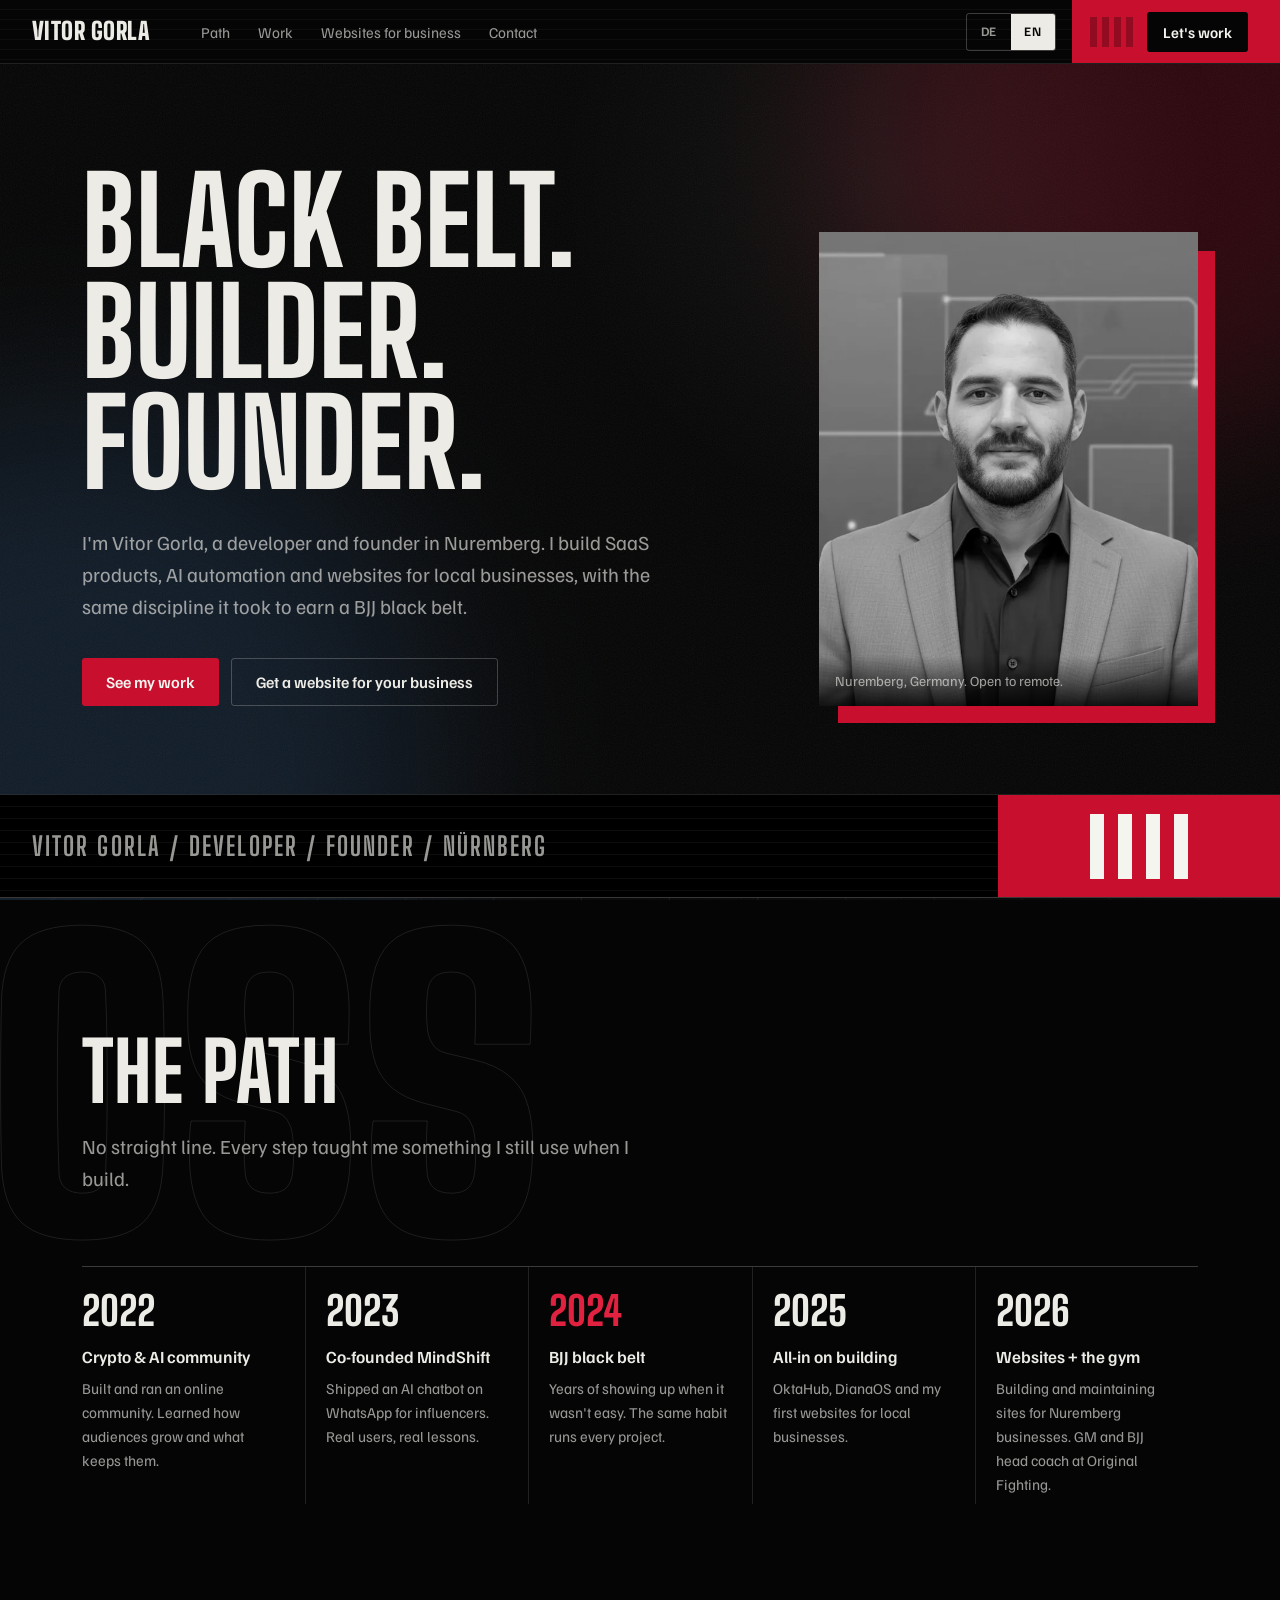
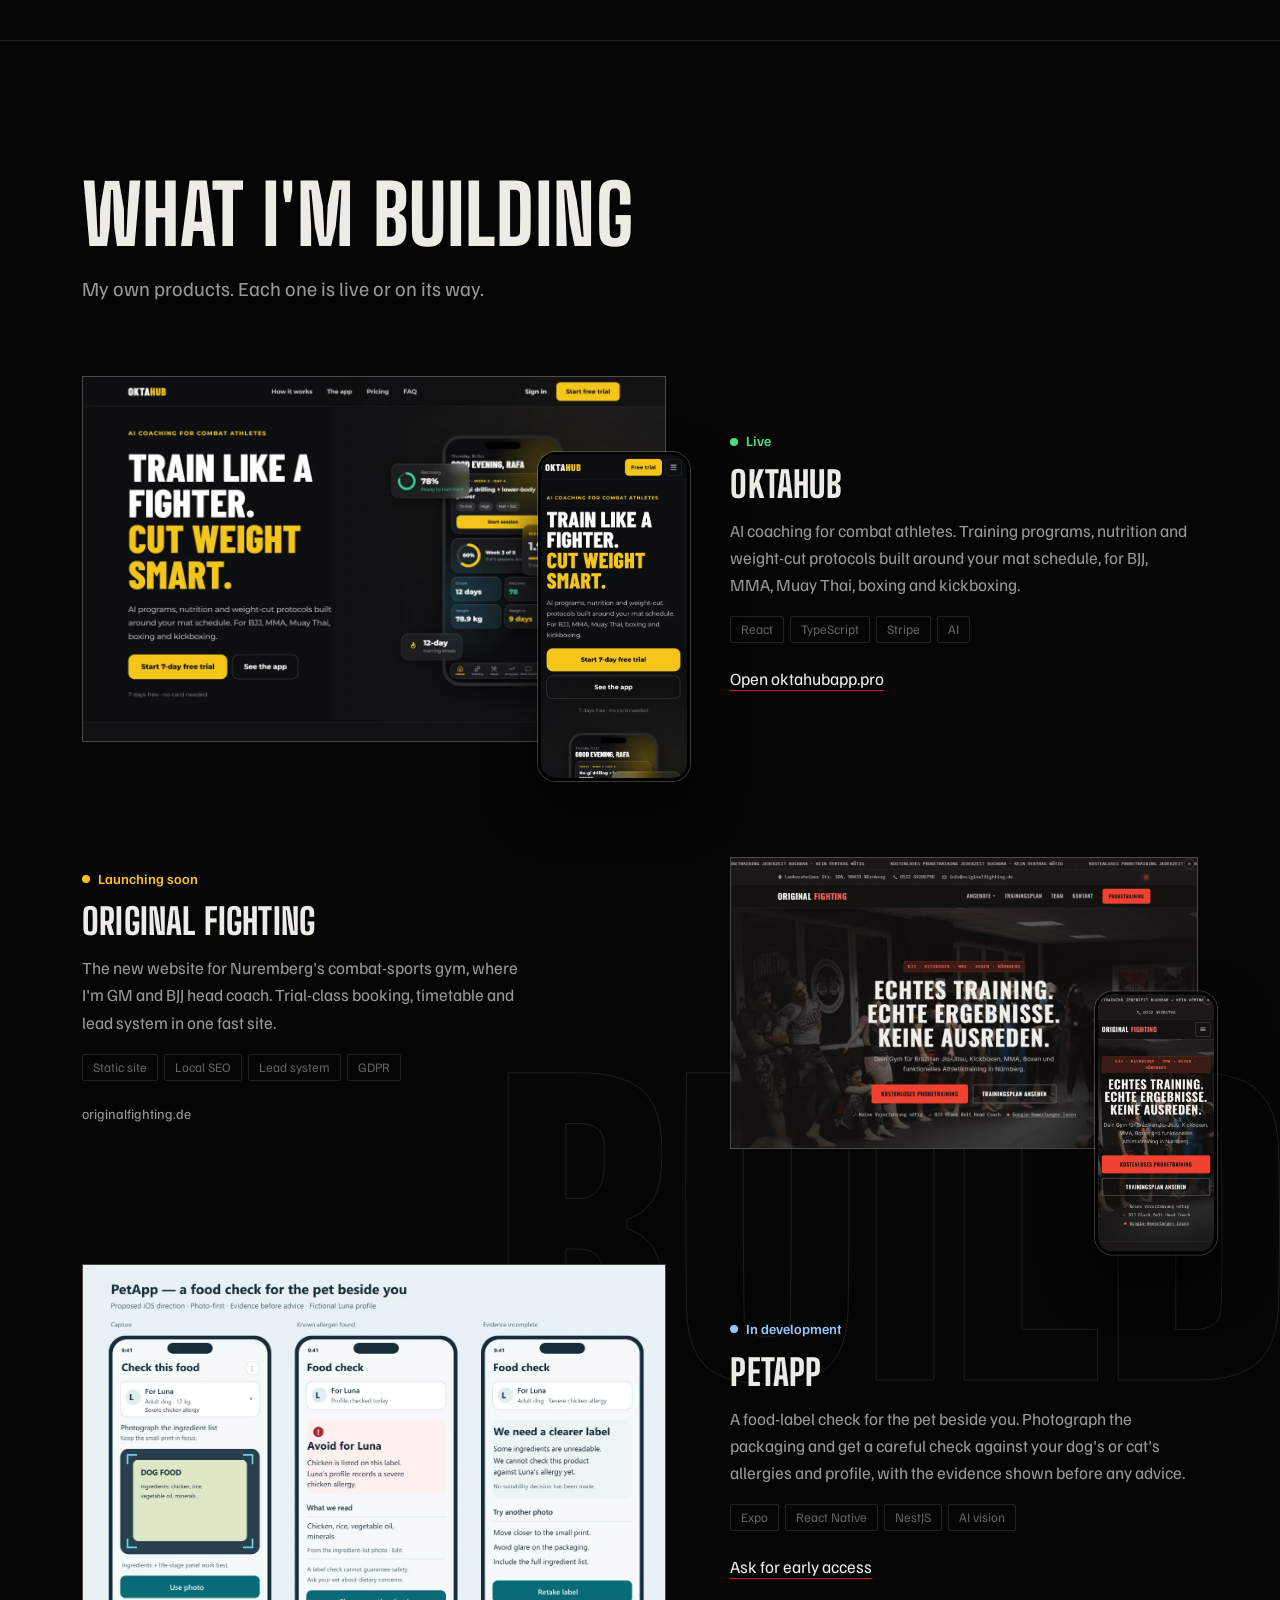
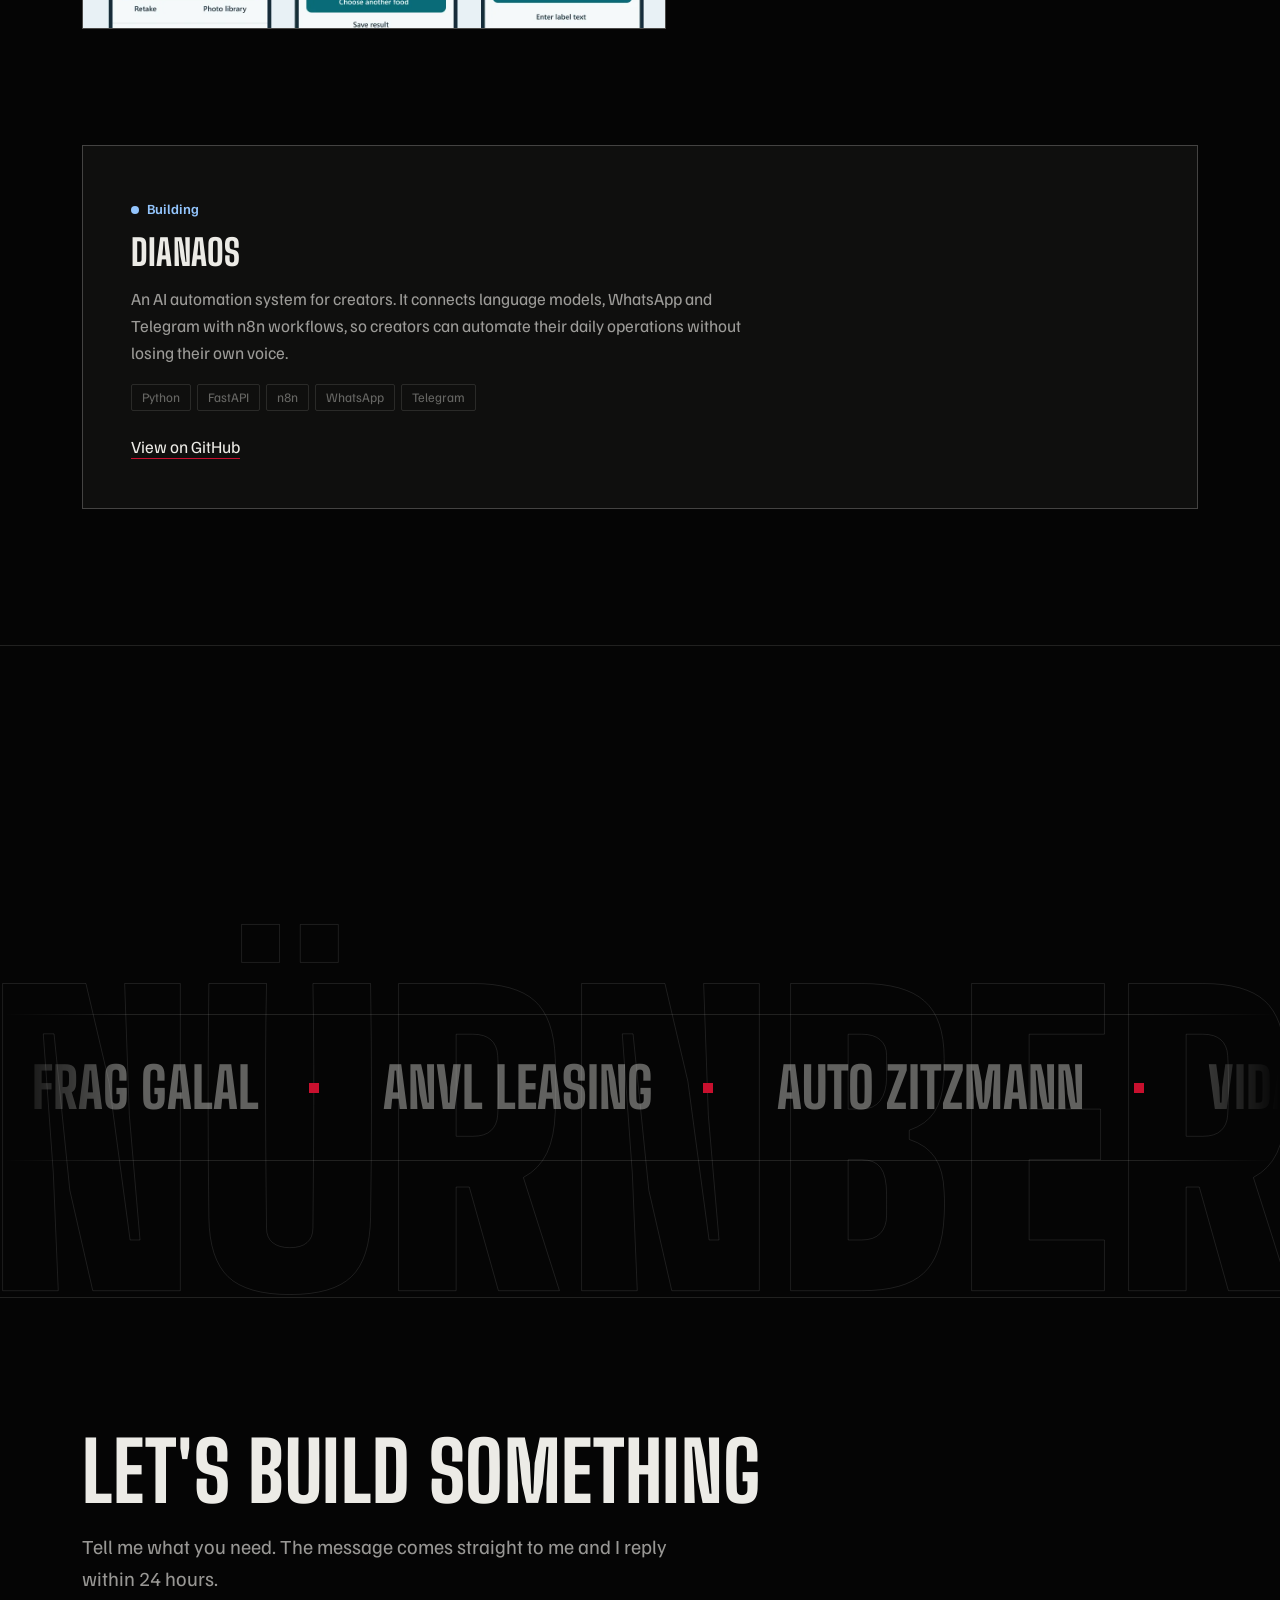
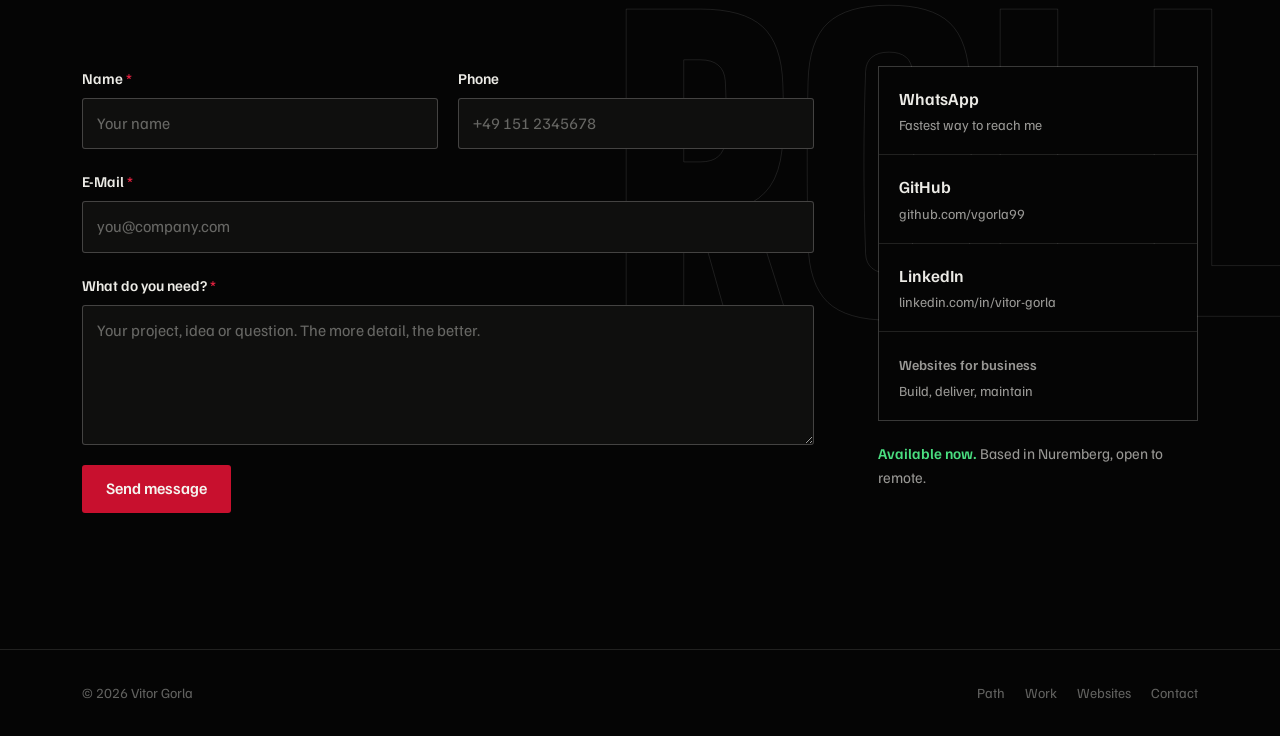
==== commit 175c7881: "feat: depth background, scroll motion, WhatsApp contact, Auto Zitzmann - Fixed parallax background: " ====
--- a/index.html
+++ b/index.html
@@ -92,7 +92,7 @@
 </div>
 
 <!-- PATH -->
-<section class="sec" id="path" aria-labelledby="path-h">
+<section class="sec" id="path" data-bg="OSS" aria-labelledby="path-h">
   <div class="wrap">
     <div class="sec-head">
       <h2 class="h2" id="path-h"><span data-l="en">The path</span><span data-l="de">Der Weg</span></h2>
@@ -129,7 +129,7 @@
 </section>
 
 <!-- WORK -->
-<section class="sec" id="work" aria-labelledby="work-h">
+<section class="sec" id="work" data-bg="BUILD" data-bg-side="right" aria-labelledby="work-h">
   <div class="wrap">
     <div class="sec-head">
       <h2 class="h2" id="work-h"><span data-l="en">What I'm building</span><span data-l="de">Woran ich baue</span></h2>
@@ -194,7 +194,7 @@
 </section>
 
 <!-- PARTNERS -->
-<section class="sec" id="partners" aria-labelledby="partners-h">
+<section class="sec" id="partners" data-bg="NÜRNBERG" aria-labelledby="partners-h">
   <div class="wrap sec-head">
     <h2 class="h2" id="partners-h"><span data-l="en">Businesses I build for</span><span data-l="de">Für sie baue ich</span></h2>
     <p class="lead">
@@ -205,14 +205,14 @@
   </div>
   <div class="mq">
     <div class="mq-track">
-      <a href="services.html#proof">Frag Galal</a><a href="services.html#proof">ANVL Leasing</a><a href="services.html#proof">Automaten Zitzmann</a><a href="services.html#proof">VidaPure</a><a href="services.html#proof">G9T</a><a href="services.html#proof">Original Fighting</a>
-      <a href="services.html#proof" aria-hidden="true" tabindex="-1">Frag Galal</a><a href="services.html#proof" aria-hidden="true" tabindex="-1">ANVL Leasing</a><a href="services.html#proof" aria-hidden="true" tabindex="-1">Automaten Zitzmann</a><a href="services.html#proof" aria-hidden="true" tabindex="-1">VidaPure</a><a href="services.html#proof" aria-hidden="true" tabindex="-1">G9T</a><a href="services.html#proof" aria-hidden="true" tabindex="-1">Original Fighting</a>
+      <a href="services.html#proof">Frag Galal</a><a href="services.html#proof">ANVL Leasing</a><a href="services.html#proof">Auto Zitzmann</a><a href="services.html#proof">VidaPure</a><a href="services.html#proof">G9T</a><a href="services.html#proof">Original Fighting</a>
+      <a href="services.html#proof" aria-hidden="true" tabindex="-1">Frag Galal</a><a href="services.html#proof" aria-hidden="true" tabindex="-1">ANVL Leasing</a><a href="services.html#proof" aria-hidden="true" tabindex="-1">Auto Zitzmann</a><a href="services.html#proof" aria-hidden="true" tabindex="-1">VidaPure</a><a href="services.html#proof" aria-hidden="true" tabindex="-1">G9T</a><a href="services.html#proof" aria-hidden="true" tabindex="-1">Original Fighting</a>
     </div>
   </div>
 </section>
 
 <!-- CONTACT -->
-<section class="sec" id="contact" aria-labelledby="contact-h">
+<section class="sec" id="contact" data-bg="ROLL" data-bg-side="right" aria-labelledby="contact-h">
   <div class="wrap">
     <div class="sec-head">
       <h2 class="h2" id="contact-h"><span data-l="en">Let's build something</span><span data-l="de">Lass uns was bauen</span></h2>
--- a/assets/site.css
+++ b/assets/site.css
@@ -440,3 +440,72 @@
   .mq-track { animation: none; }
   @view-transition { navigation: none; }
 }
+
+/* ═══════════════════════════════════════════
+   MOTION & DEPTH
+   Fixed background layers (injected by site.js) move at
+   different speeds; --sy = scrollY, --mx/--my = pointer.
+═══════════════════════════════════════════ */
+.depth { position: fixed; inset: 0; z-index: -1; pointer-events: none; overflow: hidden; }
+.depth > * { position: absolute; will-change: transform; }
+.depth-glow { border-radius: 50%; filter: blur(90px); }
+.depth-glow--red {
+  width: 48vw; height: 48vw; right: -14vw; top: -14vw; background: rgba(200,16,46,.20);
+  transform: translate3d(calc(var(--mxn, 0) * -24px), calc(var(--sy, 0) * -0.08px), 0);
+}
+.depth-glow--mat {
+  width: 56vw; height: 56vw; left: -22vw; top: 45vh; background: rgba(43,80,120,.30);
+  transform: translate3d(calc(var(--mxn, 0) * 32px), calc(var(--sy, 0) * -0.18px), 0);
+}
+/* Tatami floor: a mat grid in perspective, scrolling slower than the page */
+.depth-mat {
+  left: -50%; right: -50%; bottom: -10vh; height: 70vh;
+  background-image:
+    linear-gradient(rgba(236,235,230,.09) 1px, transparent 1px),
+    linear-gradient(90deg, rgba(236,235,230,.09) 1px, transparent 1px);
+  background-size: 120px 120px;
+  background-position: 0 calc(var(--sy, 0) * 0.35px);
+  transform: perspective(700px) rotateX(64deg);
+  transform-origin: 50% 100%;
+  mask-image: linear-gradient(transparent, #000 45%);
+}
+.depth-spot { inset: 0; background: radial-gradient(520px circle at var(--mx, 70%) var(--my, 20%), rgba(236,235,230,.055), transparent 65%); }
+.depth-grain {
+  inset: -50%; opacity: .07; mix-blend-mode: overlay;
+  background-image: url("data:image/svg+xml,%3Csvg xmlns='http://www.w3.org/2000/svg' width='160' height='160'%3E%3Cfilter id='n'%3E%3CfeTurbulence type='fractalNoise' baseFrequency='.9' numOctaves='2' stitchTiles='stitch'/%3E%3C/filter%3E%3Crect width='100%25' height='100%25' filter='url(%23n)'/%3E%3C/svg%3E");
+}
+
+/* Giant outlined word behind a section, drifting slower than its content */
+.sec[data-bg] { position: relative; isolation: isolate; overflow: clip; }
+.sec[data-bg]::before {
+  content: attr(data-bg); position: absolute; z-index: -1; left: -1vw; top: 50%;
+  font-family: var(--ff-d); font-weight: 900; font-size: clamp(160px, 30vw, 460px); line-height: .8;
+  color: transparent; -webkit-text-stroke: 1px rgba(236,235,230,.11); white-space: nowrap;
+  transform: translate3d(0, calc(-50% + var(--py, 0) * 1px), 0); pointer-events: none;
+}
+.sec[data-bg-side="right"]::before { left: auto; right: -1vw; }
+
+/* 3D scroll reveal — tagged by site.js, staggered with --i */
+.js [data-rv] {
+  opacity: 0; transform: perspective(1100px) translate3d(0, 56px, 0) rotateX(12deg); transform-origin: 50% 100%;
+  transition: opacity .8s var(--ease-out), transform 1.1s var(--ease-out);
+  transition-delay: calc(var(--i, 0) * 90ms);
+}
+.js [data-rv].in { opacity: 1; transform: none; }
+
+/* Parallax layers inside compositions (value set by site.js) */
+.shot-phone, .fan figure { translate: 0 calc(var(--dy, 0) * 1px); }
+
+/* Pointer tilt */
+.tilt { transition: transform .25s var(--ease-out); transform-style: preserve-3d; }
+.portrait { box-shadow: 18px 18px 0 -1px var(--red); overflow: visible; }
+.portrait img { position: relative; }
+.portrait figcaption { z-index: 1; }
+
+@media (prefers-reduced-motion: reduce) {
+  .js [data-rv] { opacity: 1; transform: none; }
+  .depth > * { transform: none !important; }
+  .depth-mat { transform: perspective(700px) rotateX(64deg) !important; }
+  .sec[data-bg]::before { transform: translate3d(0, -50%, 0); }
+  .shot-phone, .fan figure { translate: none; }
+}
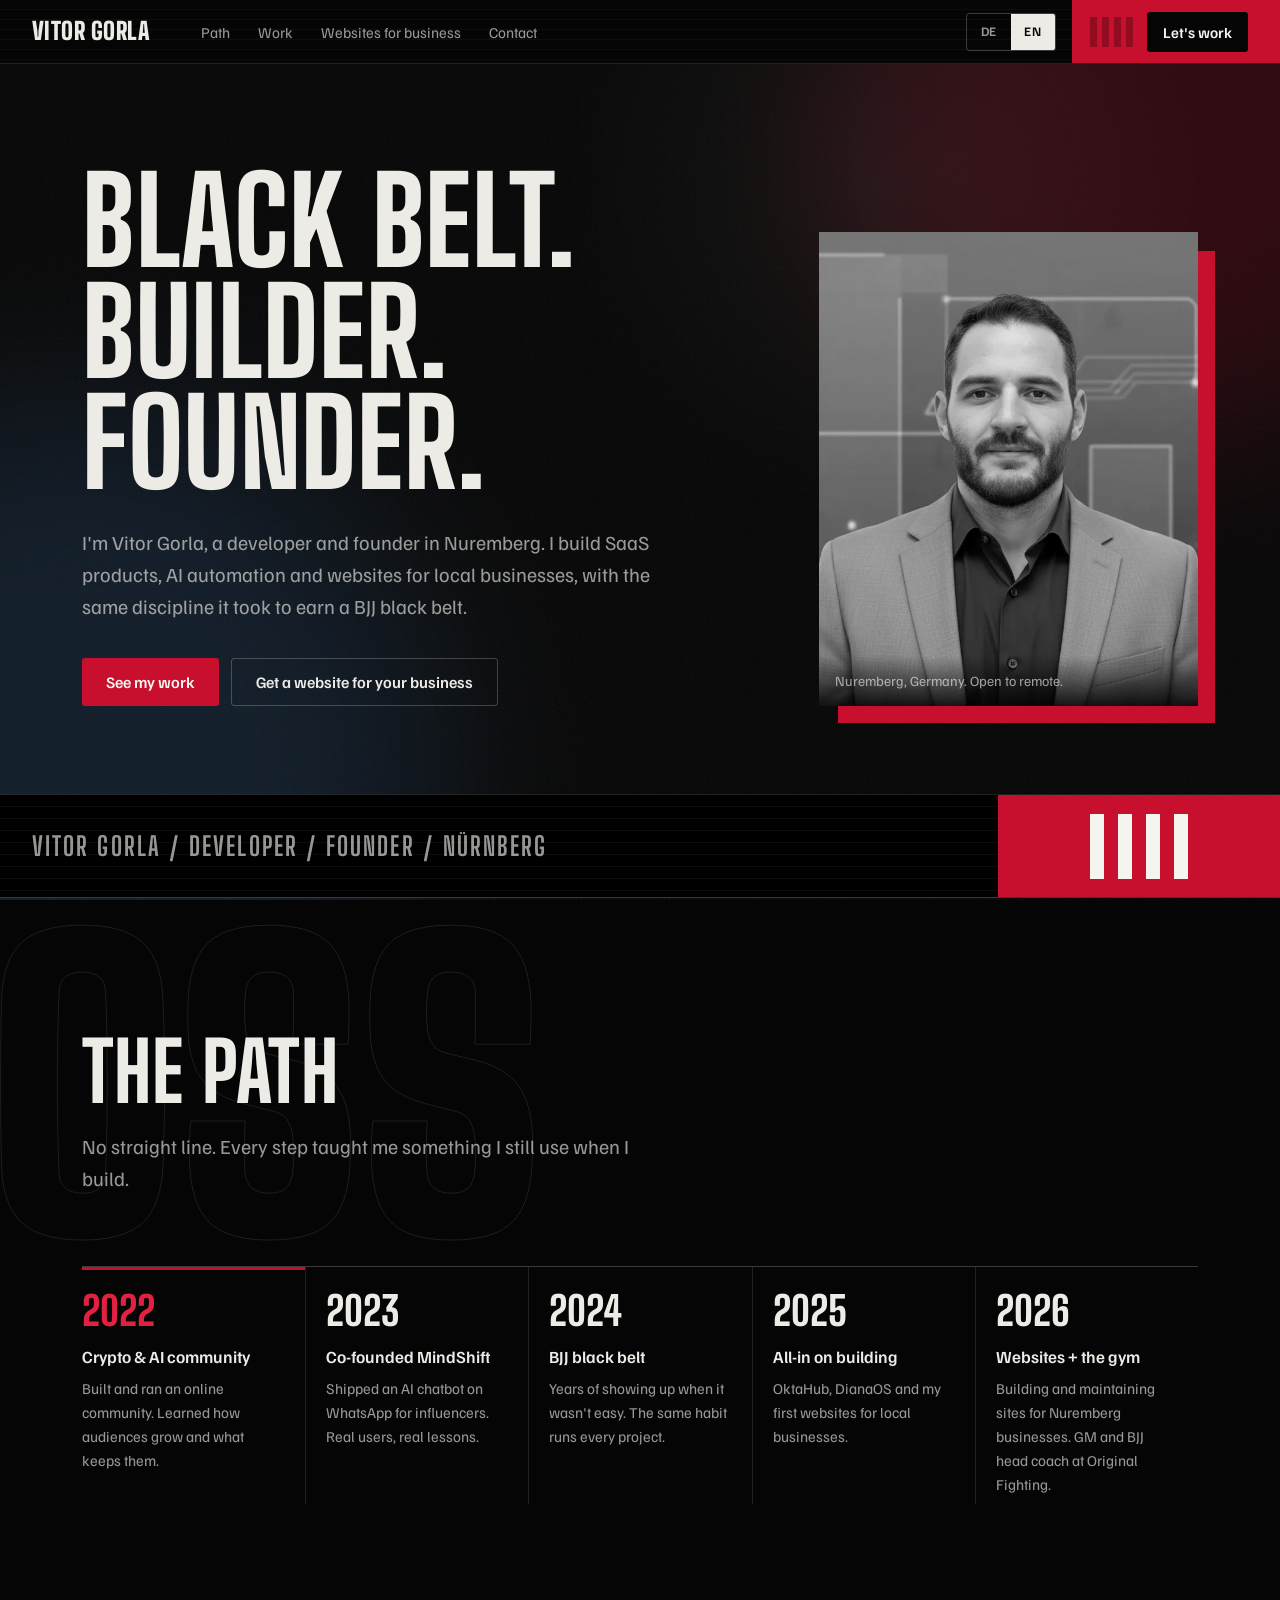
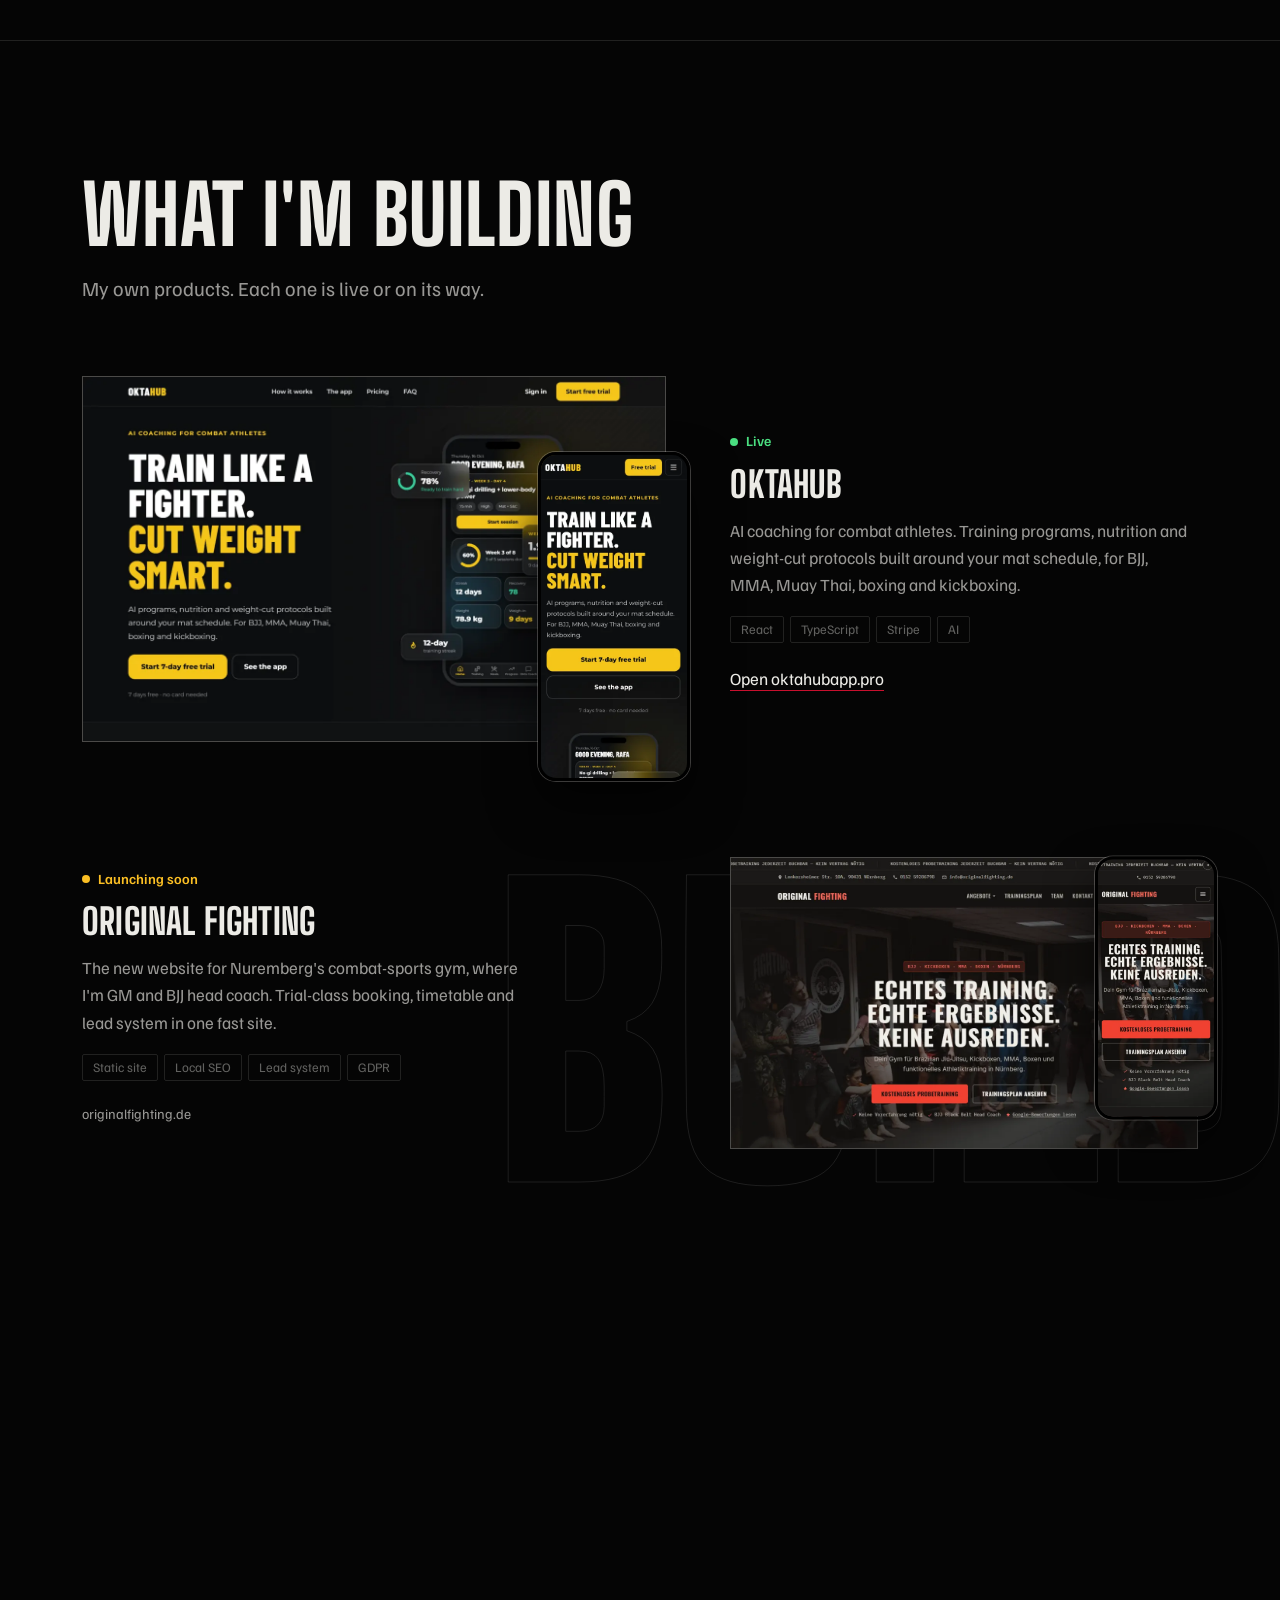
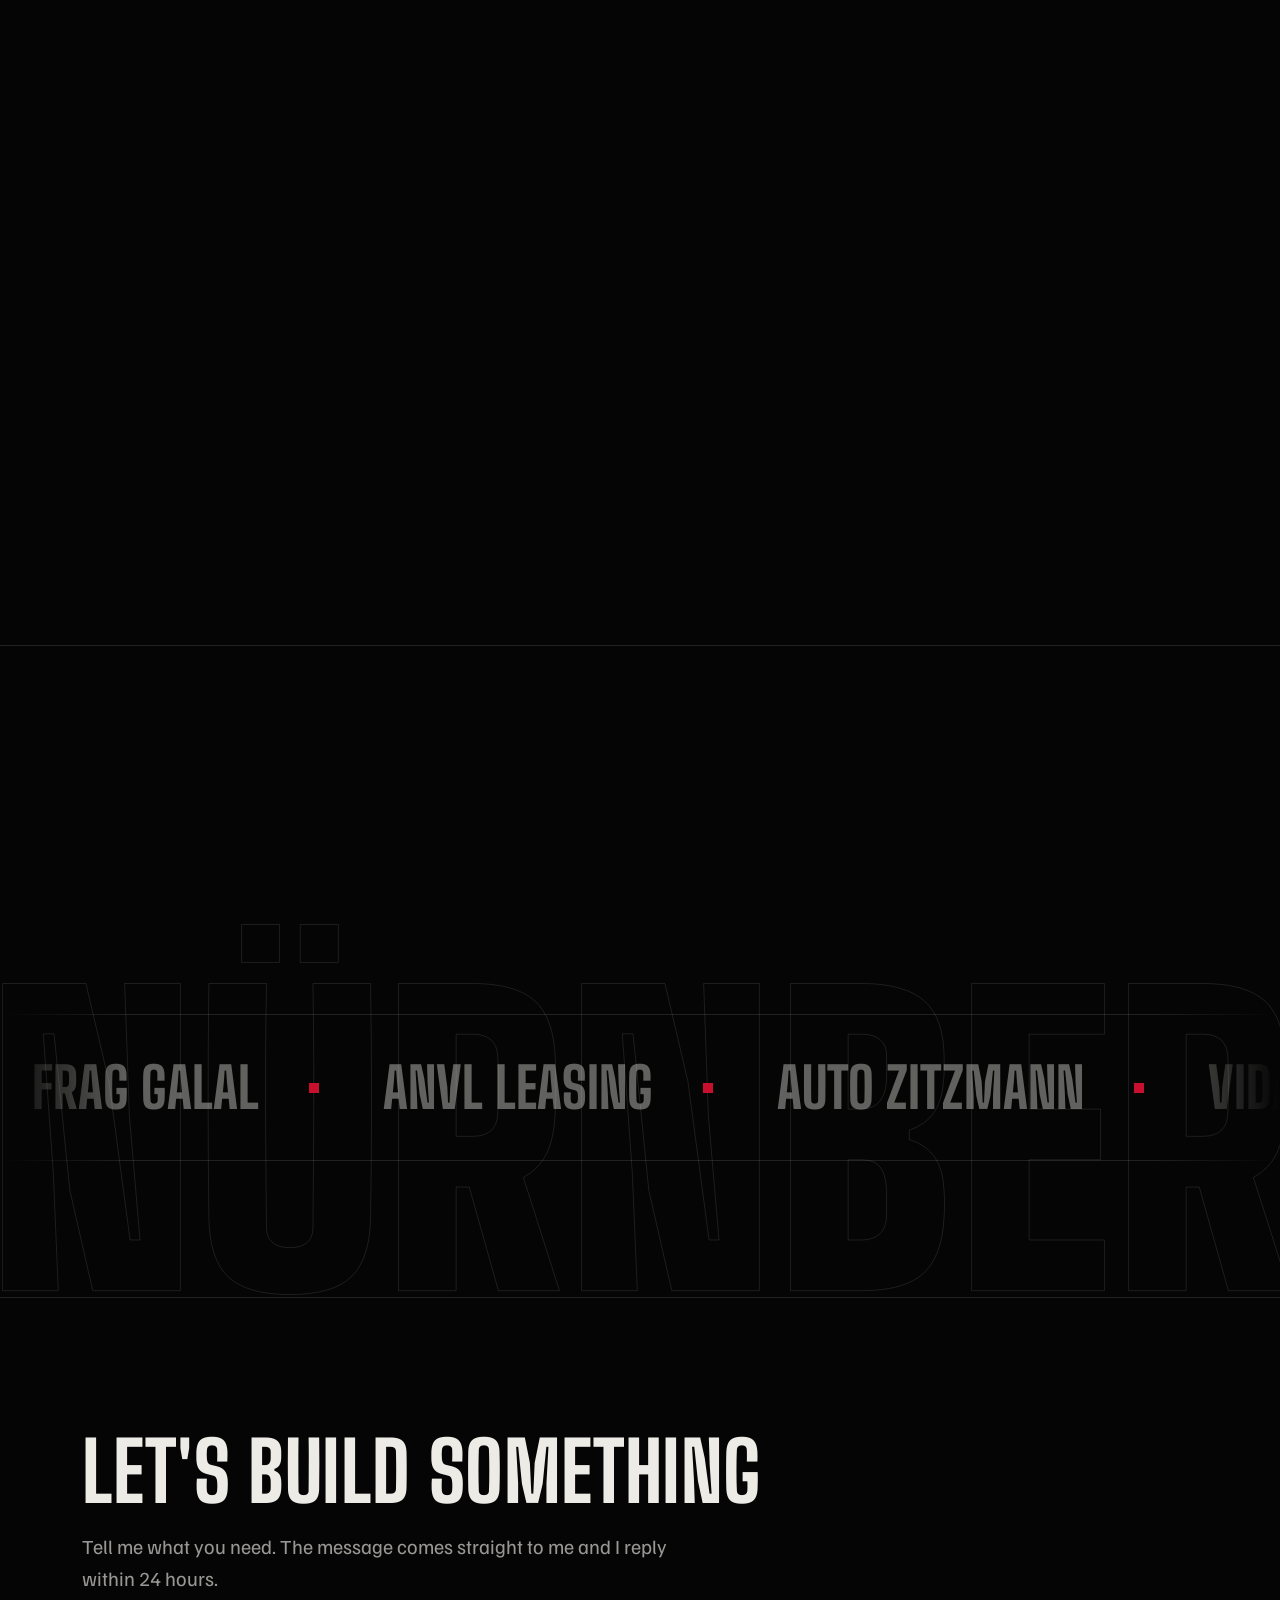
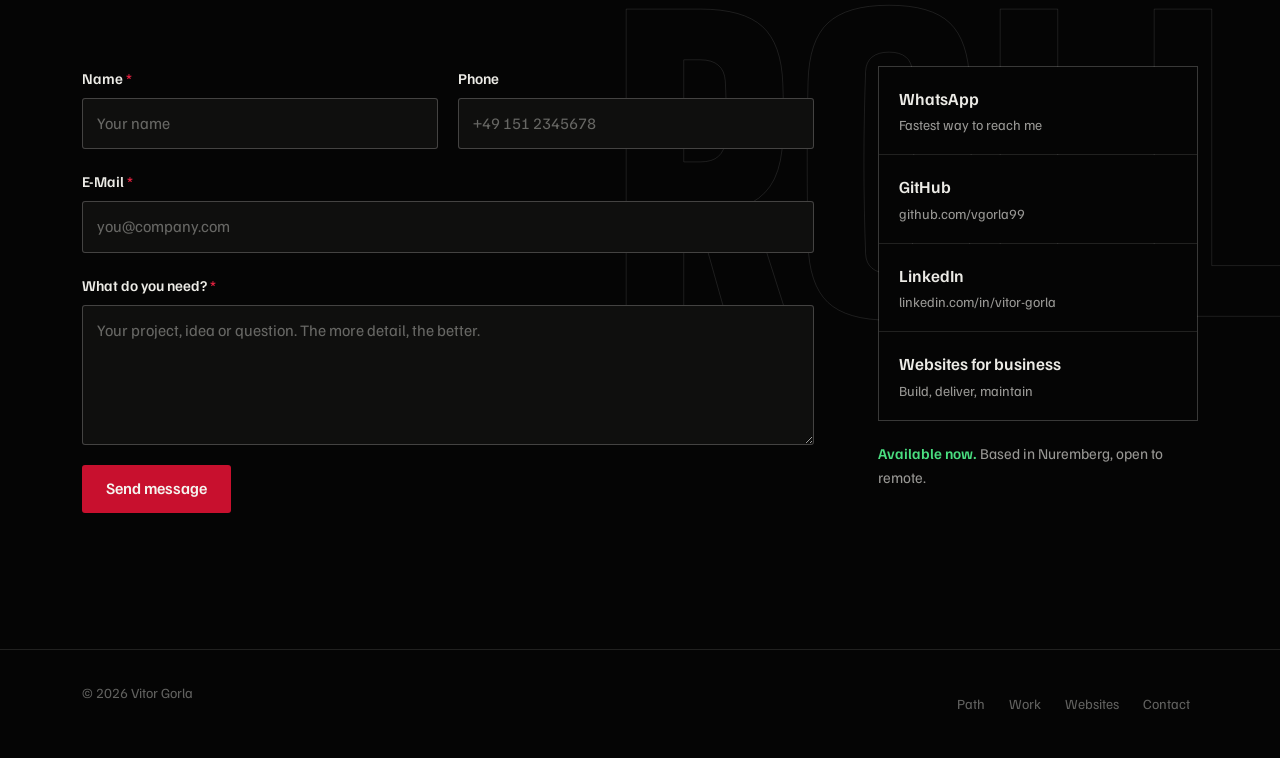
==== commit 53da584d: "feat: quiz unlock rule, hover/pinned steppers, mobile tap targets - Quiz: clearer buttons with radio" ====
--- a/index.html
+++ b/index.html
@@ -98,7 +98,7 @@
       <h2 class="h2" id="path-h"><span data-l="en">The path</span><span data-l="de">Der Weg</span></h2>
       <p class="lead"><span data-l="en">No straight line. Every step taught me something I still use when I build.</span><span data-l="de">Kein gerader Weg. Jeder Schritt hat mir etwas beigebracht, das ich heute beim Bauen nutze.</span></p>
     </div>
-    <ol class="path">
+    <ol class="path" data-steps="2">
       <li class="step">
         <span class="step-year">2022</span>
         <h3><span data-l="en">Crypto &amp; AI community</span><span data-l="de">Krypto- &amp; KI-Community</span></h3>
--- a/assets/site.css
+++ b/assets/site.css
@@ -193,7 +193,10 @@
 .step { padding: 24px 20px 8px 0; position: relative; }
 .step + .step { padding-left: 20px; border-left: 1px solid var(--line); }
 .step-year { font-family: var(--ff-d); font-weight: 800; font-size: 40px; line-height: 1; display: block; margin-bottom: 12px; }
-.step--belt .step-year { color: var(--red-hi); }
+.step { transition: box-shadow .3s var(--ease-out), opacity .3s; }
+.step-year { transition: color .3s; }
+.step.is-active { box-shadow: inset 0 3px 0 var(--red); }
+.step.is-active .step-year { color: var(--red-hi); }
 .step h3 { font-size: 17px; font-weight: 600; margin-bottom: 6px; }
 .step p { font-size: 15px; color: var(--muted); }
 
@@ -266,7 +269,7 @@
 .side-links a { display: grid; gap: 2px; padding: 18px 20px; background: var(--black); transition: background .15s; }
 .side-links a:hover { background: var(--surface); }
 .side-links strong { font-weight: 600; }
-.side-links span { font-size: 14px; color: var(--muted); }
+.side-links a > span { font-size: 14px; color: var(--muted); }
 .avail { margin-top: 20px; font-size: 15px; color: var(--muted); }
 .avail b { color: #4ade80; font-weight: 600; }
 
@@ -319,7 +322,8 @@
 .ways { display: grid; grid-template-columns: repeat(3, 1fr); border: 1px solid var(--line-h); }
 .way { padding: clamp(24px, 3vw, 36px); display: flex; flex-direction: column; gap: 16px; }
 .way + .way { border-left: 1px solid var(--line-h); }
-.way--main { background: var(--surface); box-shadow: inset 0 4px 0 var(--red); }
+.way { transition: background .3s, box-shadow .3s var(--ease-out), opacity .3s; }
+.way.is-active { background: var(--surface); box-shadow: inset 0 4px 0 var(--red); }
 .way-tag { font-size: 14px; font-weight: 600; color: var(--red-hi); min-height: 1.6em; }
 .way p { color: var(--muted); }
 .way ul { display: grid; gap: 10px; margin-top: 4px; flex: 1; }
@@ -340,23 +344,32 @@
 .q-step legend { font-family: var(--ff-d); font-weight: 800; font-size: clamp(26px, 3vw, 34px); text-transform: uppercase; line-height: 1; margin-bottom: 16px; }
 .q-step fieldset { border: none; }
 .q-step[hidden] { display: none; }
+.q-step { animation: pop .4s var(--ease-out) both; }
+.q-hint { font-size: 14px; color: var(--subtle); margin-top: 10px; }
 .opts { display: flex; flex-wrap: wrap; gap: 8px; }
 .opt { position: relative; }
 .opt input { position: absolute; opacity: 0; inset: 0; cursor: pointer; }
-.opt span {
-  display: inline-flex; align-items: center; min-height: 48px; padding: 0 18px;
-  border: 1px solid var(--line-h); border-radius: 3px; font-size: 16px; font-weight: 500;
-  transition: background .15s, border-color .15s, color .15s;
-}
-.opt input:hover + span { border-color: var(--gi); }
+.opt > span {
+  display: inline-flex; align-items: center; gap: 10px; min-height: 52px; padding: 0 20px;
+  background: rgba(236,235,230,.07); border: 1px solid rgba(236,235,230,.38); border-radius: 3px;
+  font-size: 16px; font-weight: 600; color: var(--gi); cursor: pointer;
+  transition: background .15s, border-color .15s, color .15s, transform .15s;
+}
+.opt > span::before {
+  content: ''; width: 14px; height: 14px; border-radius: 50%; border: 2px solid currentColor; flex-shrink: 0;
+  transition: background .15s, box-shadow .15s;
+}
+.opt input:hover + span { background: rgba(236,235,230,.14); border-color: var(--gi); }
+.opt input:active + span { transform: scale(.98); }
 .opt input:checked + span { background: var(--gi); color: var(--black); border-color: var(--gi); }
+.opt input:checked + span::before { background: var(--red); border-color: var(--red); box-shadow: inset 0 0 0 2px var(--gi); }
 .opt input:focus-visible + span { outline: 2px solid var(--tape); outline-offset: 3px; }
 
 .chat { position: sticky; top: calc(var(--nav-h) + 24px); display: grid; gap: 12px; }
 .chat-head { display: flex; align-items: center; gap: 12px; padding-bottom: 12px; border-bottom: 1px solid var(--line); }
 .chat-head img { width: 44px; height: 44px; border-radius: 50%; object-fit: cover; filter: grayscale(1); }
 .chat-head strong { display: block; font-weight: 600; }
-.chat-head span { font-size: 14px; color: var(--muted); }
+.chat-head div > span { font-size: 14px; color: var(--muted); }
 .msgs { display: grid; gap: 10px; min-height: 120px; }
 .msg {
   justify-self: start; max-width: 92%; padding: 14px 16px; background: var(--mat);
@@ -370,8 +383,10 @@
 
 /* Process (a real sequence) */
 .process { display: grid; grid-template-columns: repeat(4, 1fr); gap: 0; counter-reset: p; }
-.process li { padding: 24px 24px 0 0; border-top: 3px solid var(--line-h); counter-increment: p; }
-.process li:first-child { border-top-color: var(--red); }
+.process li { padding: 24px 24px 0 0; border-top: 3px solid var(--line-h); counter-increment: p; transition: border-color .3s, opacity .3s; }
+.process li.is-active { border-top-color: var(--red); }
+.process li::before { transition: color .3s; }
+.process li.is-active::before { color: var(--gi); }
 .process li::before { content: counter(p); font-family: var(--ff-d); font-weight: 800; font-size: 56px; line-height: 1; display: block; margin-bottom: 12px; color: var(--subtle); }
 .process h3 { font-size: 19px; font-weight: 600; margin-bottom: 6px; }
 .process p { color: var(--muted); font-size: 16px; }
@@ -509,3 +524,38 @@
   .sec[data-bg]::before { transform: translate3d(0, -50%, 0); }
   .shot-phone, .fan figure { translate: none; }
 }
+
+/* ═══════════════════════════════════════════
+   STEPPERS ([data-steps]): path, ways, process
+   Desktop: the active item follows the pointer.
+   Mobile: section pins and slides sideways item by item.
+═══════════════════════════════════════════ */
+.pin-dots { display: none; }
+@media (hover: hover) and (min-width: 860px) {
+  [data-steps] > * { cursor: default; }
+  [data-steps]:hover > :not(.is-active) { opacity: .5; }
+}
+@media (max-width: 859px) {
+  .pin.is-pinned .pin-stick {
+    position: sticky; top: calc(var(--nav-h) + 12px); overflow: hidden;
+    min-height: calc(100svh - var(--nav-h) - 24px); display: flex; flex-direction: column; justify-content: center;
+  }
+  .pin.is-pinned .sec-head { margin-bottom: 28px; }
+  .pin.is-pinned [data-steps] { display: flex; gap: 14px; border: none; position: relative; will-change: transform; transition: transform .55s var(--ease-out); }
+  .pin.is-pinned [data-steps] > * { flex: 0 0 min(84vw, 380px); opacity: .4; transition: opacity .3s; }
+  .pin.is-pinned [data-steps] > .is-active { opacity: 1; }
+  .pin.is-pinned .step { border: 1px solid var(--line-h); border-bottom: 1px solid var(--line-h); padding: 20px; }
+  .pin.is-pinned .way { border: 1px solid var(--line-h); }
+  .pin.is-pinned .way + .way { border-top: 1px solid var(--line-h); }
+  .pin.is-pinned .process li { padding-right: 0; }
+  .pin.is-pinned .pin-dots { display: flex; gap: 6px; margin-top: 18px; }
+  .pin-dots i { width: 24px; height: 4px; background: var(--line-h); transition: background .3s; }
+  .pin-dots i.on { background: var(--red); }
+}
+
+/* ── Tap targets: ≥44px hit areas without changing the look ── */
+.logo { display: inline-flex; align-items: center; min-height: 44px; min-width: 44px; }
+.text-link { position: relative; }
+.text-link::after { content: ''; position: absolute; inset: -12px -6px; }
+.foot nav { gap: 4px 8px; }
+.foot nav a { display: inline-flex; align-items: center; min-height: 44px; padding-inline: 8px; }
